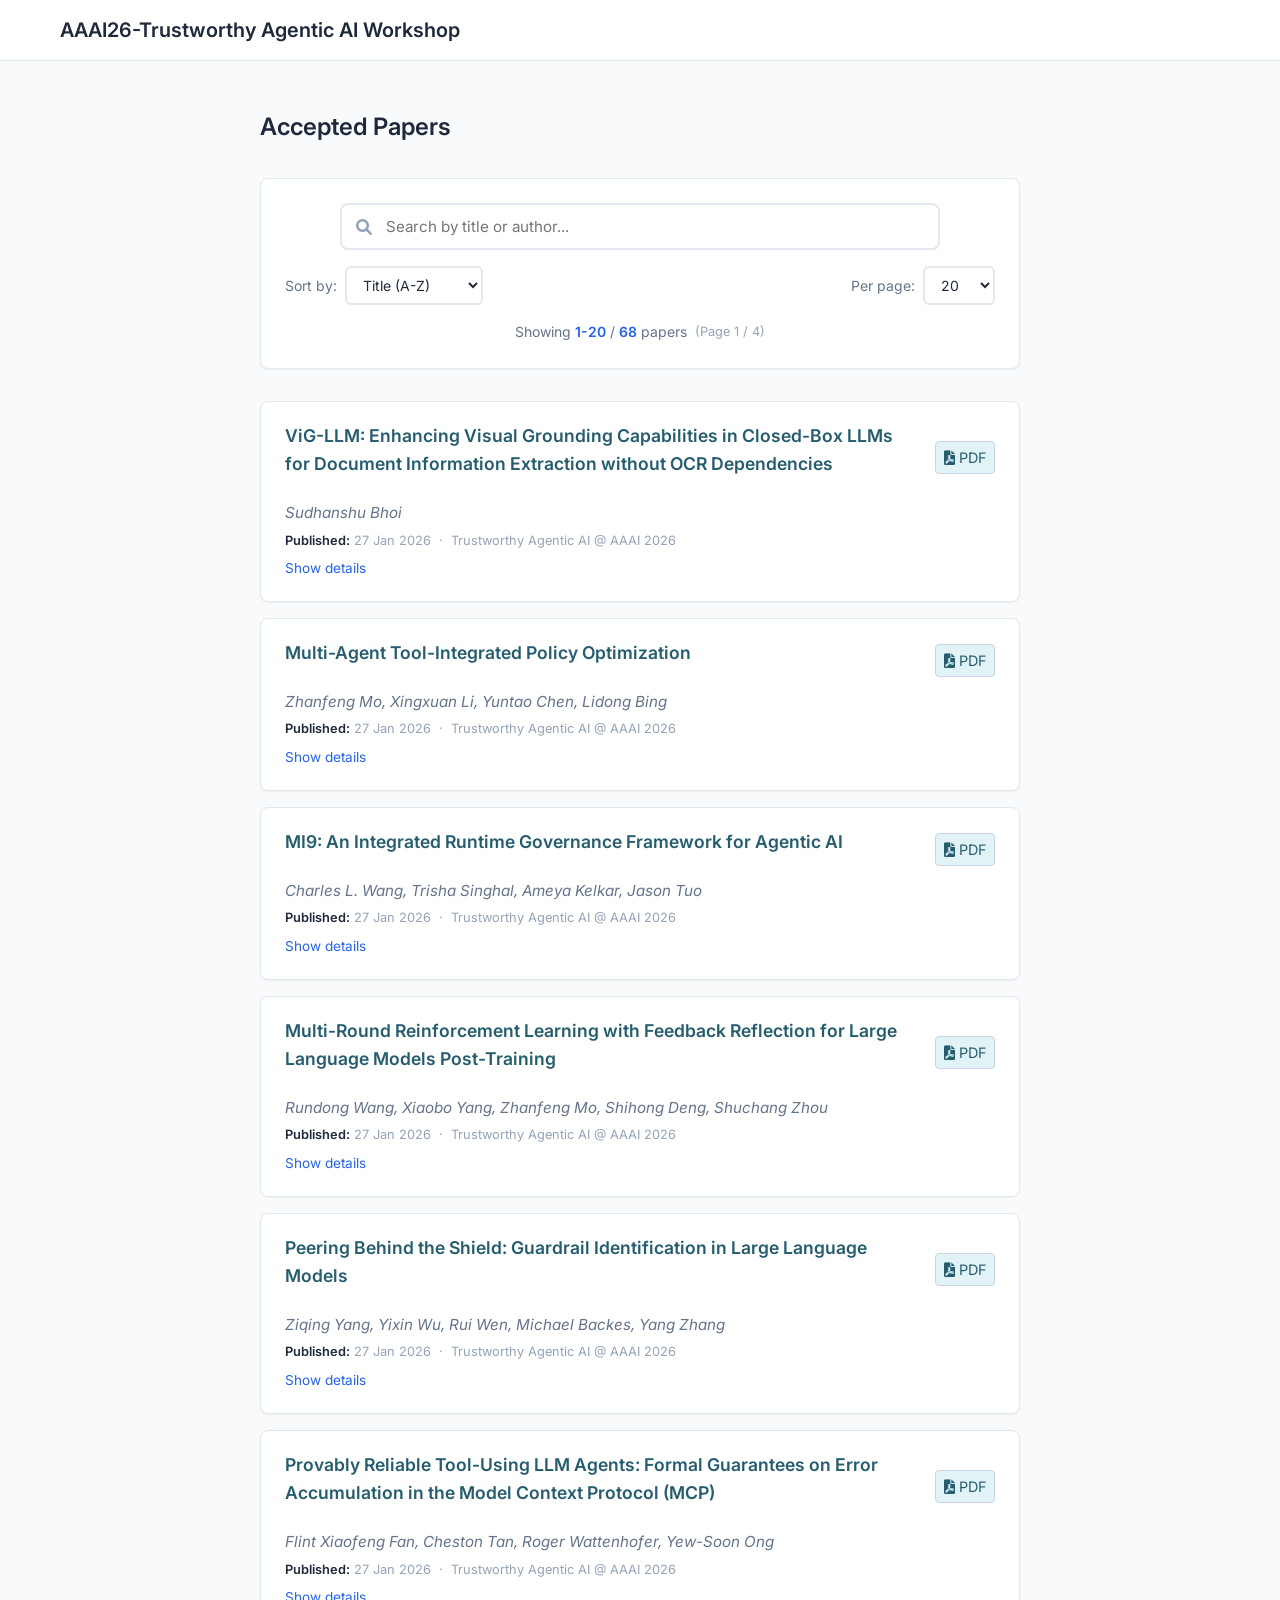
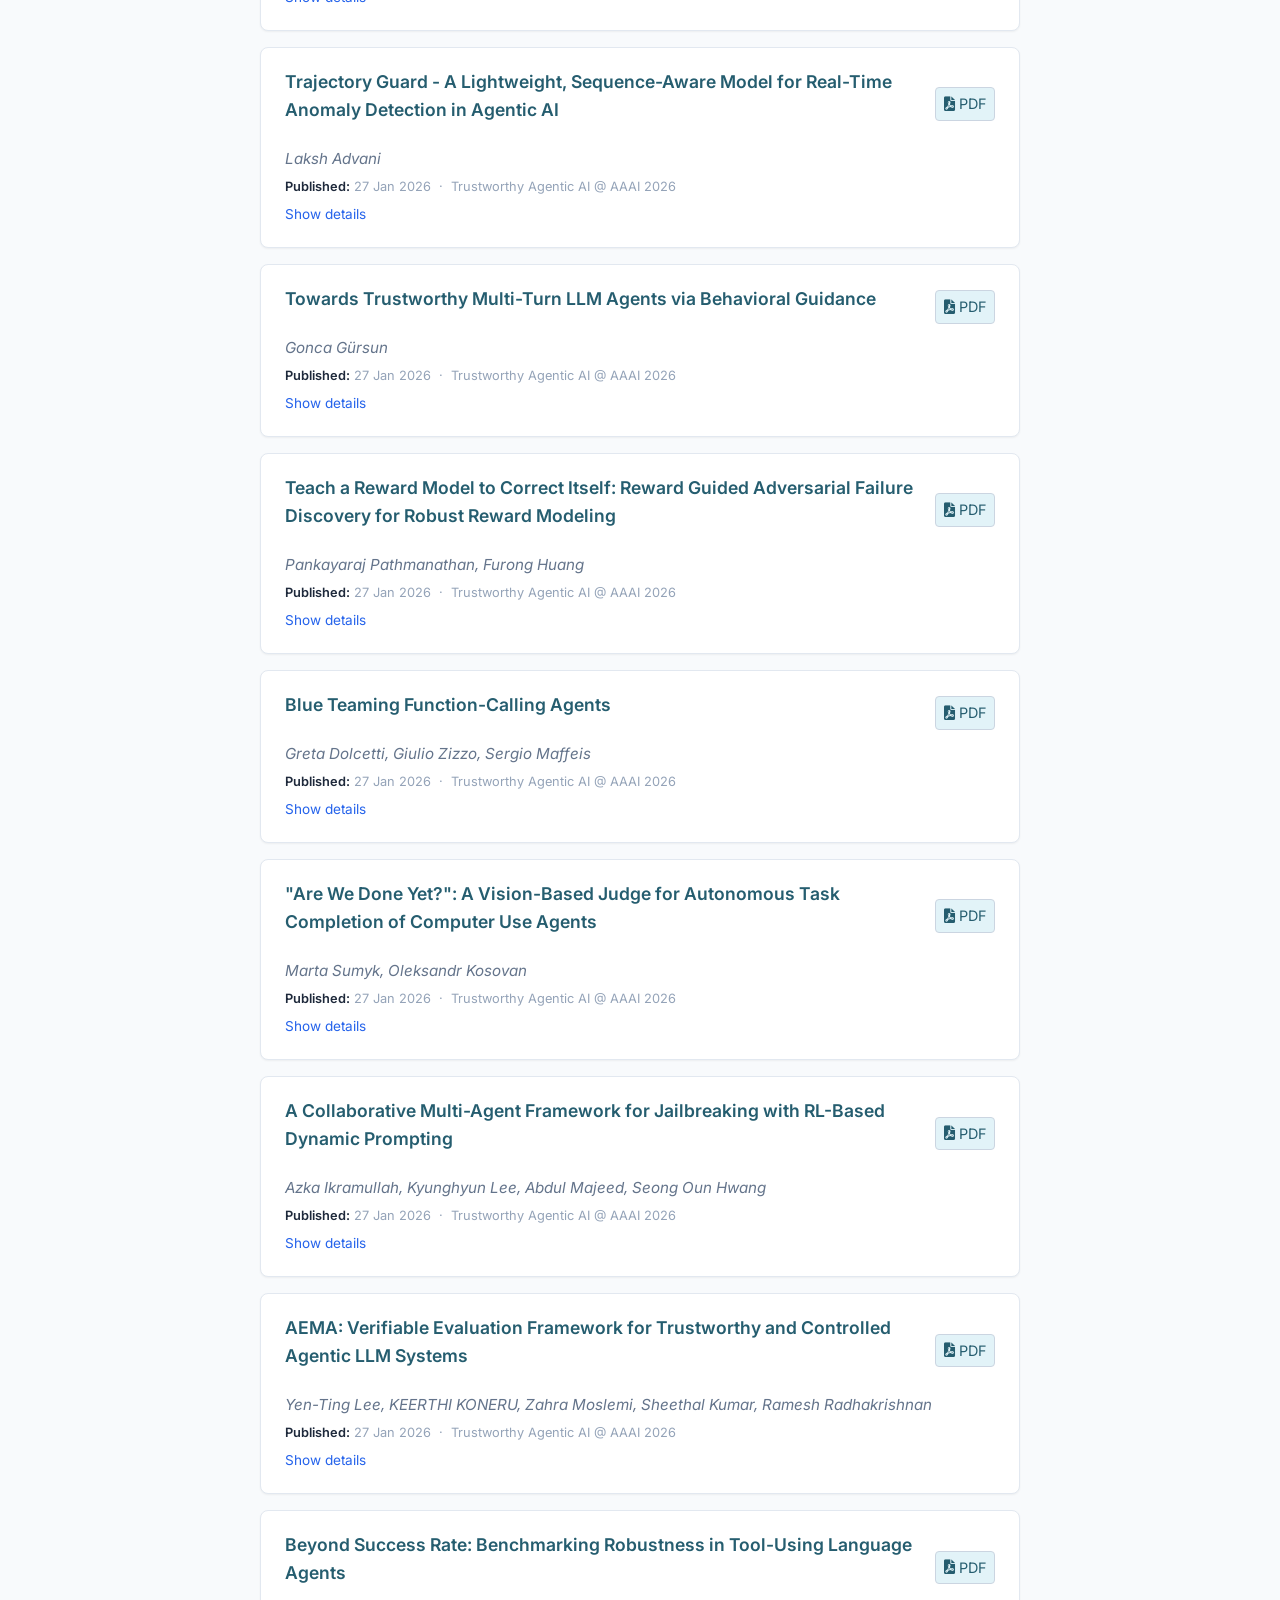
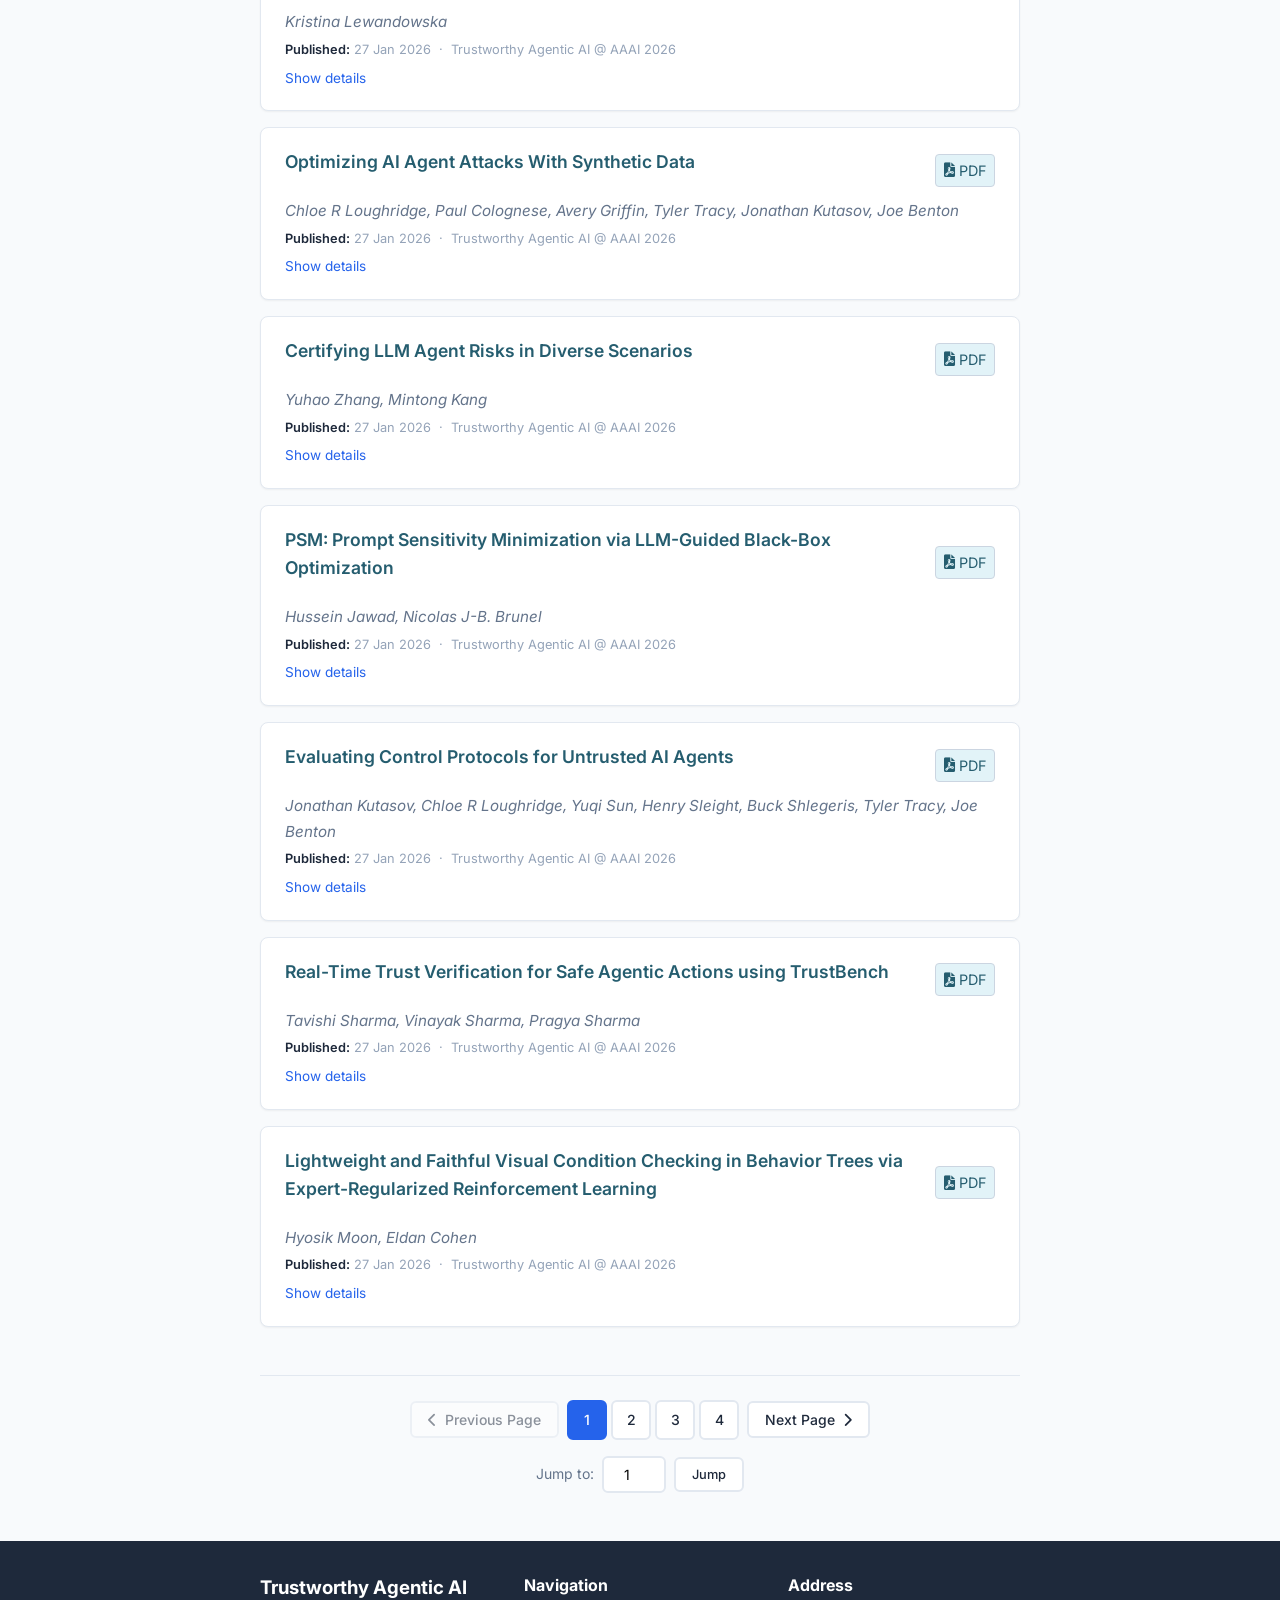
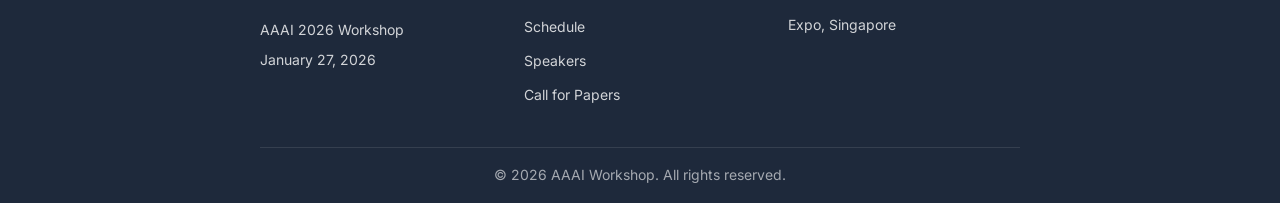
==== paper.html @ 9259d877 "Workshop1.23" ====
<!DOCTYPE html>
<html lang="en">
<head>
    <meta charset="UTF-8">
    <meta name="viewport" content="width=device-width, initial-scale=1.0">
    <title>Papers - AAAI26 Trustworthy Agentic AI Workshop</title>
    <link rel="stylesheet" href="styles.css">
    <link href="https://cdnjs.cloudflare.com/ajax/libs/font-awesome/6.0.0/css/all.min.css" rel="stylesheet">
    <link href="https://fonts.googleapis.com/css2?family=Inter:wght@300;400;500;600;700&display=swap" rel="stylesheet">
</head>
<body>
    <!-- 顶部导航（简化版） -->
    <nav class="navbar">
        <div class="nav-container">
            <div class="nav-logo">
                <a href="index.html">AAAI26-Trustworthy Agentic AI Workshop</a>
            </div>
            <!-- <ul class="nav-menu">
                <li><a href="index.html#home">Home</a></li>
                <li><a href="index.html#schedule">Schedule</a></li>
                <li><a href="index.html#cfp">Call for Papers</a></li>
            </ul> -->
            <div class="hamburger">
                <span></span>
                <span></span>
                <span></span>
            </div>
        </div>
    </nav>

    <main class="main-content">
        <section class="workshop-description">
            <div class="container">
                <h2>Accepted Papers</h2>
                <!-- <p style="margin-bottom: 1.5rem;">
                    Text
                </p> -->

                <!-- 搜索和过滤控件 -->
                <div class="paper-filters">
                    <div class="search-box-wrapper">
                        <div class="search-box">
                            <i class="fas fa-search"></i>
                            <input type="text" id="paperSearch" placeholder="Search by title or author..." />
                            <button class="clear-search" id="clearSearch" style="display: none;">
                                <i class="fas fa-times"></i>
                            </button>
                        </div>
                    </div>
                    <div class="filters-row">
                        <!-- <div class="filter-buttons">
                            <button class="filter-btn active" data-filter="all">全部</button>
                        </div> -->
                        <div class="sort-controls">
                            <label for="sortSelect">Sort by:</label>
                            <select id="sortSelect" class="sort-select">
                                <option value="title-asc">Title (A-Z)</option>
                                <option value="title-desc">Title (Z-A)</option>
                                <option value="authors-asc">Authors (A-Z)</option>
                                <option value="authors-desc">Authors (Z-A)</option>
                                <!-- <option value="date-desc" selected>Date (Latest)</option>
                                <option value="date-asc">Date (Earliest)</option> -->
                            </select>
                        </div>
                        <div class="per-page-controls">
                            <label for="perPageSelect">Per page:</label>
                            <select id="perPageSelect" class="per-page-select">
                                <option value="10">10</option>
                                <option value="20" selected>20</option>
                                <option value="50">50</option>
                                <option value="100">100</option>
                                <option value="all">All</option>
                            </select>
                        </div>
                    </div>
                    <div class="paper-count">
                        <span id="paperCount">Showing <strong>0</strong> / <strong>0</strong> papers</span>
                        <span id="pageInfo" class="page-info"></span>
                    </div>
                </div>

                <div class="paper-list" id="paperList">
                    <!-- 论文 3 -->
                    <article class="paper-row" 
                        data-type="long" 
                        data-title="ViG-LLM: Enhancing Visual Grounding Capabilities in Closed-Box LLMs for Document Information Extraction without OCR Dependencies" 
                        data-authors="Sudhanshu Bhoi"
                        data-abstract="Large Language Models (LLMs) have shown remarkable capabilities in document processing, but their inability to provide visual grounding without OCR dependencies poses significant challenges in business-critical applications. Current solutions either require model fine-tuning or rely on external OCR services, introducing additional costs, latency, and limitations in handling derived information. This paper presents ViG-LLM, a novel framework that enables closed-box LLMs to generate localization information through a multi-agent system combining U-Net-based layout deconstruction with viewport identification tasks. Evaluated on the FATURA and CORD dataset, our framework achieves perfect accuracy over spatial reasoning tuned LLM like Amazon Nova Pro, while demonstrating superior template-specific consistency. The framework maintains robust performance across LLM architectures while reducing operational costs by 60% compared to Textract-based solutions. In real-world document processing applications, the framework helps retain the high reasoning capabilities of the system in document information extraction tasks while improving explainability, reliability and human interaction for information verification. Through human-in-the-loop learning and closed-box prompt alignment techniques, ViG-LLM provides a robust, adaptable solution for visual grounding tasks in document processing workflows.">
                        <div class="paper-row-main">
                            <div class="paper-row-title-wrapper">
                                <h3 class="paper-row-title">
                                    ViG-LLM: Enhancing Visual Grounding Capabilities in Closed-Box LLMs for Document Information Extraction without OCR Dependencies
                                </h3>
                                <a href="AAAI-Workshop/3.pdf" class="paper-row-pdf" target="_blank" aria-label="View PDF">
                                    <i class="fas fa-file-pdf"></i>
                                    <span>PDF</span>
                                </a>
                            </div>
                            <p class="paper-row-authors">
                                <em>Sudhanshu Bhoi</em>
                            </p>
                            <p class="paper-row-meta">
                                <span><strong>Published:</strong> 27 Jan 2026</span>
                                <span class="meta-separator">·</span>
                                <span>Trustworthy Agentic AI @ AAAI 2026</span>
                            </p>
                            <a href="#" class="paper-row-details">Show details</a>
                        </div>
                    </article>

                    <!-- 论文 4 -->
                    <article class="paper-row" 
                        data-type="long" 
                        data-title="Multi-Agent Tool-Integrated Policy Optimization" 
                        data-authors="Zhanfeng Mo, Xingxuan Li, Yuntao Chen, Lidong Bing"
                        data-abstract="Large language models (LLMs) increasingly rely on multi-turn tool-integrated planning for knowledge-intensive and complex reasoning tasks.
    Existing implementations typically rely on a single agent, but they suffer from limited context length and noisy tool responses.
    A natural solution is to adopt a multi-agent framework with planner- and worker-agents to manage context. 
    However, no existing methods support effective reinforcement learning post-training of tool-integrated multi-agent frameworks. 
    To address this gap, we propose Multi-Agent Tool-Integrated Policy Optimization (**MATPO**), which enables distinct roles (planner and worker) to be trained within a single LLM instance using role-specific prompts via reinforcement learning.
    MATPO is derived from a principled credit assignment mechanism across planner and worker rollouts. This design eliminates the need to deploy multiple LLMs, which would be memory-intensive, while preserving the benefits of specialization.
    Experiments on GAIA-text, WebWalkerQA, and FRAMES show that MATPO consistently outperforms single-agent baselines by an average of 18.38 \% relative improvement in performance and exhibits greater robustness to noisy tool responses. Our findings highlight the effectiveness of unifying multiple agent roles within a single LLM and provide practical insights for stable and efficient multi-agent RL training. Our code is available at https://github.com/mzf666/MATPO.">
                        <div class="paper-row-main">
                            <div class="paper-row-title-wrapper">
                                <h3 class="paper-row-title">
                                    Multi-Agent Tool-Integrated Policy Optimization
                                </h3>
                                <a href="AAAI-Workshop/4.pdf" class="paper-row-pdf" target="_blank" aria-label="View PDF">
                                    <i class="fas fa-file-pdf"></i>
                                    <span>PDF</span>
                                </a>
                            </div>
                            <p class="paper-row-authors">
                                <em>Zhanfeng Mo, Xingxuan Li, Yuntao Chen, Lidong Bing</em>
                            </p>
                            <p class="paper-row-meta">
                                <span><strong>Published:</strong> 27 Jan 2026</span>
                                <span class="meta-separator">·</span>
                                <span>Trustworthy Agentic AI @ AAAI 2026</span>
                            </p>
                            <a href="#" class="paper-row-details">Show details</a>
                        </div>
                    </article>

                    <!-- 论文 5 -->
                    <article class="paper-row" 
                        data-type="long" 
                        data-title="MI9: An Integrated Runtime Governance Framework for Agentic AI" 
                        data-authors="Charles L. Wang, Trisha Singhal, Ameya Kelkar, Jason Tuo"
                        data-abstract="Agentic AI systems capable of reasoning, planning, and acting present governance challenges that differ fundamentally from conventional models. Because these systems can exhibit emergent, unexpected behaviors during execution, many risks cannot be fully anticipated pre-deployment. We present $\textbf{MI9}$, an integrated framework for runtime safety of agentic AI, where safety properties are enforced over live behavior sequences. MI9 provides six coordinated mechanisms: Agency-Risk Index, agent-semantic telemetry, goal-aware authorization monitoring, finite-state conformance engines, goal-conditioned drift detection, and graded containment, that operate model and infrastructure agnostically across heterogeneous agent stacks. MI9 is a framework layer that instruments and governs existing systems to enable systematic, safe deployment at scale. In evaluations over 1,000 diverse multi-domain synthetic scenarios, MI9 achieves high detection with low FPR. By shifting the locus of assurance to runtime safety, MI9 establishes a practical foundation for comprehensive, operational oversight of agentic AI.">
                        <div class="paper-row-main">
                            <div class="paper-row-title-wrapper">
                                <h3 class="paper-row-title">
                                    MI9: An Integrated Runtime Governance Framework for Agentic AI
                                </h3>
                                <a href="AAAI-Workshop/5.pdf" class="paper-row-pdf" target="_blank" aria-label="View PDF">
                                    <i class="fas fa-file-pdf"></i>
                                    <span>PDF</span>
                                </a>
                            </div>
                            <p class="paper-row-authors">
                                <em>Charles L. Wang, Trisha Singhal, Ameya Kelkar, Jason Tuo</em>
                            </p>
                            <p class="paper-row-meta">
                                <span><strong>Published:</strong> 27 Jan 2026</span>
                                <span class="meta-separator">·</span>
                                <span>Trustworthy Agentic AI @ AAAI 2026</span>
                            </p>
                            <a href="#" class="paper-row-details">Show details</a>
                        </div>
                    </article>

                    <!-- 论文 6 -->
                    <article class="paper-row" 
                        data-type="long" 
                        data-title="Multi-Round Reinforcement Learning with Feedback Reflection for Large Language Models Post-Training" 
                        data-authors="Rundong Wang, Xiaobo Yang, Zhanfeng Mo, Shihong Deng, Shuchang Zhou"
                        data-abstract="While Large language models (LLMs) have demonstrated strong reasoning capabilities, solving complex tasks in interactive environments requires more than single-round responses; they must learn to act strategically, reflect on feedback, and iteratively refine their responses. In this paper, we propose Multi-round Reinforcement Learning (MRRL) for LLMs, a novel post-training framework to complete tasks through strategic interactions with environments while learning to revise their responses by reflecting on and integrating the environment feedback. Beyond environment rewards, our MRRL leverages text-based feedback from the environment, which provides richer and more explicit guidance toward task completion. We formalize the LLM interaction process as a Markov Decision Process (MDP) and derive the proximal policy gradient update for MRRL. To help the LLM reflect on and leverage environmental feedback, we propose the Feedback Reflection Imitation Learning algorithm, which uses an LLM to generate feedback reflection and alleviate the distribution gap for imitation learning from successful trajectories. We conduct extensive experiments across diverse tasks, including text-based games, mathematical problems, search tasks, and logical puzzles, validating that our MRRL achieves stable multi-round RL training for LLMs in various environments. Furthermore, MRRL reduces the number of interaction rounds needed to complete tasks, unleashing the full potential of LLMs in multi-round reasoning.">
                        <div class="paper-row-main">
                            <div class="paper-row-title-wrapper">
                                <h3 class="paper-row-title">
                                    Multi-Round Reinforcement Learning with Feedback Reflection for Large Language Models Post-Training
                                </h3>
                                <a href="AAAI-Workshop/6.pdf" class="paper-row-pdf" target="_blank" aria-label="View PDF">
                                    <i class="fas fa-file-pdf"></i>
                                    <span>PDF</span>
                                </a>
                            </div>
                            <p class="paper-row-authors">
                                <em>Rundong Wang, Xiaobo Yang, Zhanfeng Mo, Shihong Deng, Shuchang Zhou</em>
                            </p>
                            <p class="paper-row-meta">
                                <span><strong>Published:</strong> 27 Jan 2026</span>
                                <span class="meta-separator">·</span>
                                <span>Trustworthy Agentic AI @ AAAI 2026</span>
                            </p>
                            <a href="#" class="paper-row-details">Show details</a>
                        </div>
                    </article>

                    <!-- 论文 7 -->
                    <article class="paper-row" 
                        data-type="long" 
                        data-title="Peering Behind the Shield: Guardrail Identification in Large Language Models" 
                        data-authors="Ziqing Yang, Yixin Wu, Rui Wen, Michael Backes, Yang Zhang"
                        data-abstract="With the rapid adoption of large language models (LLMs), conversational AI agents have become widely deployed across real-world applications. To enhance safety, these agents are often equipped with guardrails that moderate harmful content. Identifying the guardrails in an agent thus becomes critical for adversaries to understand the system and design guard-specific attacks. In this work, we introduce AP-Test, a novel approach that leverages guard-specific adversarial prompts to detect the identity of guardrails deployed in black-box AI agents. Our method addresses key challenges in this task, including the influence of safety-aligned LLMs and other guardrails, as well as a lack of principled decision-making strategies. AP-Test employs two complementary testing strategies, input and output guard tests, and a new metric, match score, to enable robust identification. Experiments across diverse agents and four open-source guardrails demonstrate that AP-Test achieves perfect classification accuracy in multiple scenarios. Ablation studies further highlight the necessity of our proposed components. Our findings reveal a practical path toward guardrail identification in real-world AI systems.">
                        <div class="paper-row-main">
                            <div class="paper-row-title-wrapper">
                                <h3 class="paper-row-title">
                                    Peering Behind the Shield: Guardrail Identification in Large Language Models
                                </h3>
                                <a href="AAAI-Workshop/7.pdf" class="paper-row-pdf" target="_blank" aria-label="View PDF">
                                    <i class="fas fa-file-pdf"></i>
                                    <span>PDF</span>
                                </a>
                            </div>
                            <p class="paper-row-authors">
                                <em>Ziqing Yang, Yixin Wu, Rui Wen, Michael Backes, Yang Zhang</em>
                            </p>
                            <p class="paper-row-meta">
                                <span><strong>Published:</strong> 27 Jan 2026</span>
                                <span class="meta-separator">·</span>
                                <span>Trustworthy Agentic AI @ AAAI 2026</span>
                            </p>
                            <a href="#" class="paper-row-details">Show details</a>
                        </div>
                    </article>

                    <!-- 论文 8 -->
                    <article class="paper-row" 
                        data-type="long" 
                        data-title="Provably Reliable Tool-Using LLM Agents: Formal Guarantees on Error Accumulation in the Model Context Protocol (MCP)" 
                        data-authors="Flint Xiaofeng Fan, Cheston Tan, Roger Wattenhofer, Yew-Soon Ong"
                        data-abstract="As AI agents powered by large language models (LLMs) increasingly use external tools for high-stakes decisions, a critical reliability question arises: how do errors propagate across sequential tool calls? We introduce the first theoretical framework for analyzing error accumulation in Model Context Protocol (MCP) agents, proving that cumulative distortion exhibits linear growth and high-probability deviations bounded by $O(\sqrt{T})$. This concentration property ensures predictable system behavior and rules out exponential failure modes. We develop a hybrid distortion metric combining discrete fact matching with continuous semantic similarity, then establish martingale concentration bounds on error propagation through sequential tool interactions. Experiments across Qwen2-7B, Llama-3-8B, and Mistral-7B validate our theoretical predictions, showing empirical distortion tracks the linear trend with deviations consistently within $O(\sqrt{T})$ envelopes. Key findings include: semantic weighting reduces distortion by 80\%, and periodic re-grounding approximately every 8 steps suffices for error control. We translate these concentration guarantees into actionable deployment principles for trustworthy agent systems.">
                        <div class="paper-row-main">
                            <div class="paper-row-title-wrapper">
                                <h3 class="paper-row-title">
                                    Provably Reliable Tool-Using LLM Agents: Formal Guarantees on Error Accumulation in the Model Context Protocol (MCP)
                                </h3>
                                <a href="AAAI-Workshop/8.pdf" class="paper-row-pdf" target="_blank" aria-label="View PDF">
                                    <i class="fas fa-file-pdf"></i>
                                    <span>PDF</span>
                                </a>
                            </div>
                            <p class="paper-row-authors">
                                <em>Flint Xiaofeng Fan, Cheston Tan, Roger Wattenhofer, Yew-Soon Ong</em>
                            </p>
                            <p class="paper-row-meta">
                                <span><strong>Published:</strong> 27 Jan 2026</span>
                                <span class="meta-separator">·</span>
                                <span>Trustworthy Agentic AI @ AAAI 2026</span>
                            </p>
                            <a href="#" class="paper-row-details">Show details</a>
                        </div>
                    </article>

                    <!-- 论文 9 -->
                    <article class="paper-row" 
                        data-type="long" 
                        data-title="Trajectory Guard - A Lightweight, Sequence-Aware Model for Real-Time Anomaly Detection in Agentic AI" 
                        data-authors="Laksh Advani"
                        data-abstract="Autonomous LLM agents generate multi-step action plans that can fail due to contextual misalignment or structural incoherence. Existing anomaly detection methods are ill-suited for this challenge: mean-pooling embeddings dilutes anomalous steps, while contrastive-only approaches ignore sequential structure. Standard unsupervised methods on pre-trained embeddings achieve F1-scores no higher than 0.69. We introduce Trajectory Guard, a Siamese Recurrent Autoencoder with a hybrid loss function that jointly learns task-trajectory alignment via contrastive learning and sequential validity via reconstruction. This dual objective enables unified detection of both &quot;wrong plan for this task&quot; and &quot;malformed plan structure.&quot; On benchmarks spanning synthetic perturbations and real-world failures from security audits (RAS-Eval) and multi-agent systems (Who\&amp;When), we achieve F1-scores of 0.88--0.94 on balanced sets and recall of 0.86--0.92 on imbalanced external benchmarks. At 32 ms inference latency, our approach runs 17--27$\times$ faster than LLM Judge baselines, enabling real-time safety verification in production deployments.">
                        <div class="paper-row-main">
                            <div class="paper-row-title-wrapper">
                                <h3 class="paper-row-title">
                                    Trajectory Guard - A Lightweight, Sequence-Aware Model for Real-Time Anomaly Detection in Agentic AI
                                </h3>
                                <a href="AAAI-Workshop/9.pdf" class="paper-row-pdf" target="_blank" aria-label="View PDF">
                                    <i class="fas fa-file-pdf"></i>
                                    <span>PDF</span>
                                </a>
                            </div>
                            <p class="paper-row-authors">
                                <em>Laksh Advani</em>
                            </p>
                            <p class="paper-row-meta">
                                <span><strong>Published:</strong> 27 Jan 2026</span>
                                <span class="meta-separator">·</span>
                                <span>Trustworthy Agentic AI @ AAAI 2026</span>
                            </p>
                            <a href="#" class="paper-row-details">Show details</a>
                        </div>
                    </article>

                    <!-- 论文 10 -->
                    <article class="paper-row" 
                        data-type="long" 
                        data-title="Towards Trustworthy Multi-Turn LLM Agents via Behavioral Guidance" 
                        data-authors="Gonca Gürsun"
                        data-abstract="Large Language Models (LLMs) demonstrate strong reasoning and generation abilities, yet their behavior in multi-turn tasks often lacks reliability and verifiability.  
We present a \textbf{task completion framework} that enables LLM-based agents to act under explicit behavioral guidance in environments described by reinforcement learning (RL) formalisms with defined observation, action, and reward signals. 

The framework integrates three components: a lightweight task profiler that selects reasoning and generation strategies, a reasoning module that learns verifiable observation__ction mappings, and a generation module that enforces constraint-compliant outputs through validation or deterministic synthesis.  
We show that as the agent interacts with the environment. These components co-evolve, yielding trustworthy behavior.">
                        <div class="paper-row-main">
                            <div class="paper-row-title-wrapper">
                                <h3 class="paper-row-title">
                                    Towards Trustworthy Multi-Turn LLM Agents via Behavioral Guidance
                                </h3>
                                <a href="AAAI-Workshop/10.pdf" class="paper-row-pdf" target="_blank" aria-label="View PDF">
                                    <i class="fas fa-file-pdf"></i>
                                    <span>PDF</span>
                                </a>
                            </div>
                            <p class="paper-row-authors">
                                <em>Gonca Gürsun</em>
                            </p>
                            <p class="paper-row-meta">
                                <span><strong>Published:</strong> 27 Jan 2026</span>
                                <span class="meta-separator">·</span>
                                <span>Trustworthy Agentic AI @ AAAI 2026</span>
                            </p>
                            <a href="#" class="paper-row-details">Show details</a>
                        </div>
                    </article>

                    <!-- 论文 11 -->
                    <article class="paper-row" 
                        data-type="long" 
                        data-title="Teach a Reward Model to Correct Itself: Reward Guided Adversarial Failure Discovery for Robust Reward Modeling" 
                        data-authors="Pankayaraj Pathmanathan, Furong Huang"
                        data-abstract="Reward models (RMs) trained from human preferences are central to aligning large language models, yet they often break under distribution shift or targeted perturbations. Existing failure discovery methods rely on prior knowledge of preference attributes and therefore do not scale to new models or data. We introduce a preference distribution agnostic procedure that uses the reward model itself to guide controlled decoding toward mis specified responses while preserving the underlying preference class. Building on this discovery mechanism, we propose REFORM, a self improving RM framework that (i) searches for class consistent but reward inconsistent variants and (ii) fine tunes the RM on a small, targeted augmentation of these failures. On Anthropic Helpful Harmless and PKU Beavertails, REFORM consistently improves robustness without degrading in distribution reward quality across different models (e.g., Mistral-7B and Qwen-14B), with an average improvement of 35%_45%. Further, across Best of N sampling, PPO, and DPO, REFORM preserves downstream generation quality and reduces spurious correlations. Our results show that RMs can serve as their own adversary to expose and fix blind spots, yielding robust alignment without manual attribute priors or large scale relabeling.">
                        <div class="paper-row-main">
                            <div class="paper-row-title-wrapper">
                                <h3 class="paper-row-title">
                                    Teach a Reward Model to Correct Itself: Reward Guided Adversarial Failure Discovery for Robust Reward Modeling
                                </h3>
                                <a href="AAAI-Workshop/11.pdf" class="paper-row-pdf" target="_blank" aria-label="View PDF">
                                    <i class="fas fa-file-pdf"></i>
                                    <span>PDF</span>
                                </a>
                            </div>
                            <p class="paper-row-authors">
                                <em>Pankayaraj Pathmanathan, Furong Huang</em>
                            </p>
                            <p class="paper-row-meta">
                                <span><strong>Published:</strong> 27 Jan 2026</span>
                                <span class="meta-separator">·</span>
                                <span>Trustworthy Agentic AI @ AAAI 2026</span>
                            </p>
                            <a href="#" class="paper-row-details">Show details</a>
                        </div>
                    </article>

                    <!-- 论文 13 -->
                    <article class="paper-row" 
                        data-type="long" 
                        data-title="Blue Teaming Function-Calling Agents" 
                        data-authors="Greta Dolcetti, Giulio Zizzo, Sergio Maffeis"
                        data-abstract="We present an experimental evaluation that assesses the robustness of four open source LLMs claiming function-calling
capabilities against three different attacks, and we measure the effectiveness of eight different defences. Our results show
how these models are not safe by default, and how the defences are not yet employable in real-world scenarios.">
                        <div class="paper-row-main">
                            <div class="paper-row-title-wrapper">
                                <h3 class="paper-row-title">
                                    Blue Teaming Function-Calling Agents
                                </h3>
                                <a href="AAAI-Workshop/13.pdf" class="paper-row-pdf" target="_blank" aria-label="View PDF">
                                    <i class="fas fa-file-pdf"></i>
                                    <span>PDF</span>
                                </a>
                            </div>
                            <p class="paper-row-authors">
                                <em>Greta Dolcetti, Giulio Zizzo, Sergio Maffeis</em>
                            </p>
                            <p class="paper-row-meta">
                                <span><strong>Published:</strong> 27 Jan 2026</span>
                                <span class="meta-separator">·</span>
                                <span>Trustworthy Agentic AI @ AAAI 2026</span>
                            </p>
                            <a href="#" class="paper-row-details">Show details</a>
                        </div>
                    </article>

                    <!-- 论文 14 -->
                    <article class="paper-row" 
                        data-type="long" 
                        data-title="&quot;Are We Done Yet?&quot;: A Vision-Based Judge for Autonomous Task Completion of Computer Use Agents" 
                        data-authors="Marta Sumyk, Oleksandr Kosovan"
                        data-abstract="Computer Use Agents (CUAs) are designed to autonomously operate digital interfaces, yet they often fail to reliably determine whether a given task has been successfully completed. We present an autonomous evaluation and feedback framework that leverages Vision__anguage Models (VLMs) to assess task completion directly from screenshots and task descriptions. Our dataset covers $42$ built-in macOS applications and $1{,}260$ human-labeled tasks, covering a wide range of scenarios. Our framework achieves up to $73\%$ percent classification accuracy in task success detection and yields an average relative improvement of $27\%$ percent in the overall task success rate of CUAs when evaluator feedback is applied. These results demonstrate that vision-based evaluation can serve as an actionable feedback mechanism that significantly improves the reliability and self-correction of autonomous computer-use agents.">
                        <div class="paper-row-main">
                            <div class="paper-row-title-wrapper">
                                <h3 class="paper-row-title">
                                    &quot;Are We Done Yet?&quot;: A Vision-Based Judge for Autonomous Task Completion of Computer Use Agents
                                </h3>
                                <a href="AAAI-Workshop/14.pdf" class="paper-row-pdf" target="_blank" aria-label="View PDF">
                                    <i class="fas fa-file-pdf"></i>
                                    <span>PDF</span>
                                </a>
                            </div>
                            <p class="paper-row-authors">
                                <em>Marta Sumyk, Oleksandr Kosovan</em>
                            </p>
                            <p class="paper-row-meta">
                                <span><strong>Published:</strong> 27 Jan 2026</span>
                                <span class="meta-separator">·</span>
                                <span>Trustworthy Agentic AI @ AAAI 2026</span>
                            </p>
                            <a href="#" class="paper-row-details">Show details</a>
                        </div>
                    </article>

                    <!-- 论文 15 -->
                    <article class="paper-row" 
                        data-type="long" 
                        data-title="A Collaborative Multi-Agent Framework for Jailbreaking with RL-Based Dynamic Prompting" 
                        data-authors="Azka Ikramullah, Kyunghyun Lee, Abdul Majeed, Seong Oun Hwang"
                        data-abstract="Evaluating large language models (LLMs) under adversarial prompting remains difficult: heuristic and genetic red-teaming pipelines require heavy hand-tuning and are query-inefficient, while recent reinforcement learning based attacks often optimize sparse or binary rewards (e.g., pass/fail, cosine similarity), yielding unstable training and low diversity. In this paper, we present a rating-based adversarial RL framework that formulates jailbreak discovery as dense-reward optimization. The proposed framework closes the loop among (i) a Soft Actor--Critic (SAC) agent attacker with hybrid discrete--continuous actions (operator family + style sliders), (ii) a controllable rewriter LLM that preserves intent while injecting surface diversity and stealth, and (iii) a calibrated judge LLM that assigns five absolute ratings---\emph{Success, Stealth, Novelty, Efficiency, Impact}. A curriculum-weighted aggregation converts these ratings into a continuous reward, and stratified replay, early-exit, and de-duplication further improve sample and query efficiency. We instantiate the judge as LLaMA-3-Instruct and the rewriter as Yi-9B, and evaluate across three target models (LLaMA-3, Qwen-2.5-7B, Mistral-7B) using the SORRY-Bench dataset for training seeds/priors and the out-of-distribution harmful subset of the JailbreakBench dataset for testing. Empirically, our framework achieves up to a 15\% higher attack success rate while maintaining greater prompt novelty and stealth. These results indicate that dense, interpretable rating signals paired with off-policy optimization provide a scalable foundation for safety-aligned, query-efficient jailbreak evaluation.">
                        <div class="paper-row-main">
                            <div class="paper-row-title-wrapper">
                                <h3 class="paper-row-title">
                                    A Collaborative Multi-Agent Framework for Jailbreaking with RL-Based Dynamic Prompting
                                </h3>
                                <a href="AAAI-Workshop/15.pdf" class="paper-row-pdf" target="_blank" aria-label="View PDF">
                                    <i class="fas fa-file-pdf"></i>
                                    <span>PDF</span>
                                </a>
                            </div>
                            <p class="paper-row-authors">
                                <em>Azka Ikramullah, Kyunghyun Lee, Abdul Majeed, Seong Oun Hwang</em>
                            </p>
                            <p class="paper-row-meta">
                                <span><strong>Published:</strong> 27 Jan 2026</span>
                                <span class="meta-separator">·</span>
                                <span>Trustworthy Agentic AI @ AAAI 2026</span>
                            </p>
                            <a href="#" class="paper-row-details">Show details</a>
                        </div>
                    </article>

                    <!-- 论文 16 -->
                    <article class="paper-row" 
                        data-type="long" 
                        data-title="AEMA: Verifiable Evaluation Framework for Trustworthy and Controlled Agentic LLM Systems" 
                        data-authors="Yen-Ting Lee, KEERTHI KONERU, Zahra Moslemi, Sheethal Kumar, Ramesh Radhakrishnan"
                        data-abstract="Evaluating large language model (LLM)-based multi-agent systems remains a critical challenge, as these systems must exhibit reliable coordination, transparent decision-making, and verifiable performance across evolving tasks. Existing evaluation approaches often limit themselves to single-response scoring or narrow benchmarks, which lack stability, extensibility, and automation when deployed in enterprise settings at multi-agent scale. We present \textbf{AEMA (Adaptive Evaluation Multi-Agent)}, a process-aware and auditable framework that plans, executes, and aggregates multi-step evaluations across heterogeneous agentic workflows under human oversight. Compared to a single LLM-as-a-Judge, AEMA achieves greater stability, human alignment, and traceable records that support accountable automation. Our results on enterprise-style agent workflows simulated using realistic business scenarios demonstrate that AEMA provides a transparent and reproducible pathway toward responsible evaluation of LLM-based multi-agent systems.">
                        <div class="paper-row-main">
                            <div class="paper-row-title-wrapper">
                                <h3 class="paper-row-title">
                                    AEMA: Verifiable Evaluation Framework for Trustworthy and Controlled Agentic LLM Systems
                                </h3>
                                <a href="AAAI-Workshop/16.pdf" class="paper-row-pdf" target="_blank" aria-label="View PDF">
                                    <i class="fas fa-file-pdf"></i>
                                    <span>PDF</span>
                                </a>
                            </div>
                            <p class="paper-row-authors">
                                <em>Yen-Ting Lee, KEERTHI KONERU, Zahra Moslemi, Sheethal Kumar, Ramesh Radhakrishnan</em>
                            </p>
                            <p class="paper-row-meta">
                                <span><strong>Published:</strong> 27 Jan 2026</span>
                                <span class="meta-separator">·</span>
                                <span>Trustworthy Agentic AI @ AAAI 2026</span>
                            </p>
                            <a href="#" class="paper-row-details">Show details</a>
                        </div>
                    </article>

                    <!-- 论文 17 -->
                    <article class="paper-row" 
                        data-type="long" 
                        data-title="Beyond Success Rate: Benchmarking Robustness in Tool-Using Language Agents" 
                        data-authors="Kristina Lewandowska"
                        data-abstract="The deployment of tool-using language agents in real-world scenarios is hindered by their brittleness in the face of unreliable tools and environments. While current benchmarks focus on task success in idealized conditions, they fail to measure robustness__he ability to handle and recover from failures. This paper introduces a novel benchmarking framework that moves beyond success rate by systematically injecting a taxonomy of realistic faults into established environments like ToolBench and WebArena. We evaluate state-of-the-art agents on new metrics such as Recovery Rate and Unrecoverable Failure Rate, revealing a significant robustness gap. Our results show that even powerful models like GPT-4 Turbo struggle with basic errors, with recovery rates below 60%. Furthermore, we demonstrate that adversarial fine-tuning on our synthetic failure data can significantly improve robustness, providing a clear pathway for developing more reliable and trustworthy agentic AI systems.">
                        <div class="paper-row-main">
                            <div class="paper-row-title-wrapper">
                                <h3 class="paper-row-title">
                                    Beyond Success Rate: Benchmarking Robustness in Tool-Using Language Agents
                                </h3>
                                <a href="AAAI-Workshop/17.pdf" class="paper-row-pdf" target="_blank" aria-label="View PDF">
                                    <i class="fas fa-file-pdf"></i>
                                    <span>PDF</span>
                                </a>
                            </div>
                            <p class="paper-row-authors">
                                <em>Kristina Lewandowska</em>
                            </p>
                            <p class="paper-row-meta">
                                <span><strong>Published:</strong> 27 Jan 2026</span>
                                <span class="meta-separator">·</span>
                                <span>Trustworthy Agentic AI @ AAAI 2026</span>
                            </p>
                            <a href="#" class="paper-row-details">Show details</a>
                        </div>
                    </article>

                    <!-- 论文 18 -->
                    <article class="paper-row" 
                        data-type="long" 
                        data-title="Optimizing AI Agent Attacks With Synthetic Data" 
                        data-authors="Chloe R Loughridge, Paul Colognese, Avery Griffin, Tyler Tracy, Jonathan Kutasov, Joe Benton"
                        data-abstract="As AI deployments become more complex and high-stakes, it becomes increasingly important to be able to estimate their risk. AI control is one framework for doing so. However, good control evaluations require eliciting strong attack policies. This can be challenging in complex agentic environments where compute constraints leave us data-poor. In this work, we show how to optimize attack policies in SHADE-Arena, a dataset of diverse realistic control environments. We do this by decomposing attack capability into five constituent skills -- suspicion modeling, attack selection, plan synthesis, execution and subtlety -- and optimizing each component individually. To get around the constraint of limited data, we develop a probabilistic model of attack dynamics, optimize our attack hyperparameters using this simulation, and then show that the results transfer to SHADE-Arena. This results in a substantial improvement in attack strength, reducing safety score from a baseline of 0.87 to 0.41 using our scaffold.">
                        <div class="paper-row-main">
                            <div class="paper-row-title-wrapper">
                                <h3 class="paper-row-title">
                                    Optimizing AI Agent Attacks With Synthetic Data
                                </h3>
                                <a href="AAAI-Workshop/18.pdf" class="paper-row-pdf" target="_blank" aria-label="View PDF">
                                    <i class="fas fa-file-pdf"></i>
                                    <span>PDF</span>
                                </a>
                            </div>
                            <p class="paper-row-authors">
                                <em>Chloe R Loughridge, Paul Colognese, Avery Griffin, Tyler Tracy, Jonathan Kutasov, Joe Benton</em>
                            </p>
                            <p class="paper-row-meta">
                                <span><strong>Published:</strong> 27 Jan 2026</span>
                                <span class="meta-separator">·</span>
                                <span>Trustworthy Agentic AI @ AAAI 2026</span>
                            </p>
                            <a href="#" class="paper-row-details">Show details</a>
                        </div>
                    </article>

                    <!-- 论文 19 -->
                    <article class="paper-row" 
                        data-type="long" 
                        data-title="Certifying LLM Agent Risks in Diverse Scenarios" 
                        data-authors="Yuhao Zhang, Mintong Kang"
                        data-abstract="Large language models (LLMs)-powed agents have demonstrated impressive generative capabilities but remain susceptible to hallucinations, factual inaccuracy, and policy violations. Quantifying and certifying these generation risks is fundamental to ensuring their trustworthy deployment. This paper proposes a unified statistical framework for \emph{certifying LLM agent generation risks} under finite samples. We formalize risk as a bounded functional of the model__ conditional distribution and develop three complementary certification paradigms: (1) \textbf{Concentration-based certification}, which leverages classical inequalities to bound population risk; (2) \textbf{Conformal generation risk certification}, which provides distribution-free, finite-sample guarantees using conformal prediction; and (3) \textbf{Online conformal certification}, which extends these guarantees to temporally dependent or adaptive settings. We establish theoretical coverage guarantees for each paradigm and empirically evaluate them across factuality, toxicity, and policy-violation benchmarks. Our results demonstrate that conformal and online certification achieve valid and adaptive risk coverage while maintaining computational efficiency, paving the way toward practical, provably safe LLM agent deployment.">
                        <div class="paper-row-main">
                            <div class="paper-row-title-wrapper">
                                <h3 class="paper-row-title">
                                    Certifying LLM Agent Risks in Diverse Scenarios
                                </h3>
                                <a href="AAAI-Workshop/19.pdf" class="paper-row-pdf" target="_blank" aria-label="View PDF">
                                    <i class="fas fa-file-pdf"></i>
                                    <span>PDF</span>
                                </a>
                            </div>
                            <p class="paper-row-authors">
                                <em>Yuhao Zhang, Mintong Kang</em>
                            </p>
                            <p class="paper-row-meta">
                                <span><strong>Published:</strong> 27 Jan 2026</span>
                                <span class="meta-separator">·</span>
                                <span>Trustworthy Agentic AI @ AAAI 2026</span>
                            </p>
                            <a href="#" class="paper-row-details">Show details</a>
                        </div>
                    </article>

                    <!-- 论文 20 -->
                    <article class="paper-row" 
                        data-type="long" 
                        data-title="PSM: Prompt Sensitivity Minimization via LLM-Guided Black-Box Optimization" 
                        data-authors="Hussein Jawad, Nicolas J-B. Brunel"
                        data-abstract="System prompts are critical for guiding the behavior of Large Language Models (LLMs), yet they often contain proprietary logic or sensitive information, making them a prime target for extraction attacks. Adversarial queries can successfully elicit these hidden instructions, posing significant security and privacy risks. Existing defense mechanisms frequently rely on heuristics, incur substantial computational overhead, or are inapplicable to models accessed via black-box APIs. This paper introduces a novel framework for hardening system prompts through shield appending, a lightweight approach that adds a protective textual layer to the original prompt. Our core contribution is the formalization of prompt hardening as a utility-constrained optimization problem. We leverage an LLM-as-optimizer to search the space of possible SHIELDs, seeking to minimize a leakage metric derived from a suite of adversarial attacks, while simultaneously preserving task utility above a specified threshold, measured by semantic fidelity to baseline outputs. This black-box, optimization-driven methodology is lightweight and practical, requiring only API access to the target and optimizer LLMs. We demonstrate empirically that our optimized SHIELDs significantly reduce prompt leakage against a comprehensive set of extraction attacks, outperforming established baseline defenses without compromising the model&#x27;s intended functionality. Our work presents a paradigm for developing robust, utility-aware defenses in the escalating landscape of LLM security. The code is made public on the following link: \url{https://github.com/psm-defense/psm}">
                        <div class="paper-row-main">
                            <div class="paper-row-title-wrapper">
                                <h3 class="paper-row-title">
                                    PSM: Prompt Sensitivity Minimization via LLM-Guided Black-Box Optimization
                                </h3>
                                <a href="AAAI-Workshop/20.pdf" class="paper-row-pdf" target="_blank" aria-label="View PDF">
                                    <i class="fas fa-file-pdf"></i>
                                    <span>PDF</span>
                                </a>
                            </div>
                            <p class="paper-row-authors">
                                <em>Hussein Jawad, Nicolas J-B. Brunel</em>
                            </p>
                            <p class="paper-row-meta">
                                <span><strong>Published:</strong> 27 Jan 2026</span>
                                <span class="meta-separator">·</span>
                                <span>Trustworthy Agentic AI @ AAAI 2026</span>
                            </p>
                            <a href="#" class="paper-row-details">Show details</a>
                        </div>
                    </article>

                    <!-- 论文 21 -->
                    <article class="paper-row" 
                        data-type="long" 
                        data-title="Evaluating Control Protocols for Untrusted AI Agents" 
                        data-authors="Jonathan Kutasov, Chloe R Loughridge, Yuqi Sun, Henry Sleight, Buck Shlegeris, Tyler Tracy, Joe Benton"
                        data-abstract="As AI systems become more capable and widely deployed as agents, ensuring their safe operation becomes critical. AI control offers one approach to mitigating the risk from untrusted AI agents by monitoring their actions and intervening or auditing when necessary. Evaluating the safety of these protocols requires understanding both their effectiveness against current attacks and their robustness to adaptive adversaries. In this work, we systematically evaluate a range of control protocols in SHADE-Arena, a dataset of diverse agentic environments. First, we evaluate blue team protocols, including deferral to trusted models, resampling, and deferring on critical actions, against a default attack policy. We find that resampling for incrimination and defering on critical actions perform best, increasing safety from 50\% to 96\%. We then iterate on red team strategies against these protocols and find that attack policies with additional affordances, such as knowledge of when resampling occurs or the ability to simulate monitors, can substantially improve attack success rates against our resampling strategy, decreasing safety to 17\%. However, deferring on critical actions is highly robust to even our strongest red team strategies, demonstrating the importance of denying attack policies access to protocol internals.">
                        <div class="paper-row-main">
                            <div class="paper-row-title-wrapper">
                                <h3 class="paper-row-title">
                                    Evaluating Control Protocols for Untrusted AI Agents
                                </h3>
                                <a href="AAAI-Workshop/21.pdf" class="paper-row-pdf" target="_blank" aria-label="View PDF">
                                    <i class="fas fa-file-pdf"></i>
                                    <span>PDF</span>
                                </a>
                            </div>
                            <p class="paper-row-authors">
                                <em>Jonathan Kutasov, Chloe R Loughridge, Yuqi Sun, Henry Sleight, Buck Shlegeris, Tyler Tracy, Joe Benton</em>
                            </p>
                            <p class="paper-row-meta">
                                <span><strong>Published:</strong> 27 Jan 2026</span>
                                <span class="meta-separator">·</span>
                                <span>Trustworthy Agentic AI @ AAAI 2026</span>
                            </p>
                            <a href="#" class="paper-row-details">Show details</a>
                        </div>
                    </article>

                    <!-- 论文 22 -->
                    <article class="paper-row" 
                        data-type="long" 
                        data-title="Real-Time Trust Verification for Safe Agentic Actions using TrustBench" 
                        data-authors="Tavishi Sharma, Vinayak Sharma, Pragya Sharma"
                        data-abstract="As large language models evolve from conversational assistants to autonomous agents, ensuring trustworthiness requires a fundamental shift from post-hoc evaluation to real-time action verification. Current frameworks like AgentBench evaluate task completion, while TrustLLM and HELM assess output quality after generation. However, none of these prevent harmful actions during agent execution. We present TrustBench, a dual-mode framework that (1) benchmarks trust across multiple dimensions using both traditional metrics and LLM-as-a-Judge evaluations, and (2) provides a toolkit agents invoke before taking actions to verify safety and reliability. Unlike existing approaches, TrustBench intervenes at the critical decision point: after an agent formulates an action but before execution. Domain-specific plugins encode specialized safety requirements for healthcare, finance, and technical domains.
Across multiple agentic tasks, TrustBench reduced harmful actions by 87%. Domain-specific plugins outperformed generic verification, achieving 35% greater harm reduction. With sub-200ms latency, TrustBench enables practical real-time trust verification for autonomous agents.">
                        <div class="paper-row-main">
                            <div class="paper-row-title-wrapper">
                                <h3 class="paper-row-title">
                                    Real-Time Trust Verification for Safe Agentic Actions using TrustBench
                                </h3>
                                <a href="AAAI-Workshop/22.pdf" class="paper-row-pdf" target="_blank" aria-label="View PDF">
                                    <i class="fas fa-file-pdf"></i>
                                    <span>PDF</span>
                                </a>
                            </div>
                            <p class="paper-row-authors">
                                <em>Tavishi Sharma, Vinayak Sharma, Pragya Sharma</em>
                            </p>
                            <p class="paper-row-meta">
                                <span><strong>Published:</strong> 27 Jan 2026</span>
                                <span class="meta-separator">·</span>
                                <span>Trustworthy Agentic AI @ AAAI 2026</span>
                            </p>
                            <a href="#" class="paper-row-details">Show details</a>
                        </div>
                    </article>

                    <!-- 论文 23 -->
                    <article class="paper-row" 
                        data-type="long" 
                        data-title="Lightweight and Faithful Visual Condition Checking in Behavior Trees via Expert-Regularized Reinforcement Learning" 
                        data-authors="Hyosik Moon, Eldan Cohen"
                        data-abstract="Behavior trees provide a transparent and modular structure for encoding expert-designed policies, enabling interpretable decision-making in complex tasks. Yet, applying behavior trees to high-dimensional perceptual inputs such as images or language is challenging as defining symbolic predicates over raw perceptual data is non-trivial. While state-of-the-art large multimodal models (such as vision-language models) can overcome this issue by utilizing natural language queries over perceptual inputs, they incur high computational cost, making them unsuitable for many applications. Imitation learning offers a way to distill these experts into compact models, though it requires extensive supervision. In contrast, reinforcement learning reduces the need for costly supervision but risks misalignment of condition nodes with their intended semantics as well as poor credit assignment. To address these challenges, we introduce CERL (Condition-node Expert-regularized Reinforcement Learning), a framework that leverages expert-regularized reinforcement learning to preserve semantic faithfulness, while employing a factorized policy that aggregates sequential condition-node decisions into a single decision unit to alleviate credit assignment challenges. Experiments across seven tasks from the GymCards, FrozenLake, and BabyAIText suites demonstrate that our framework outperforms pure imitation learning or reinforcement learning baselines, retains strong agreement with expert decisions, and achieves substantial gains in inference speed and model size over expert models.">
                        <div class="paper-row-main">
                            <div class="paper-row-title-wrapper">
                                <h3 class="paper-row-title">
                                    Lightweight and Faithful Visual Condition Checking in Behavior Trees via Expert-Regularized Reinforcement Learning
                                </h3>
                                <a href="AAAI-Workshop/23.pdf" class="paper-row-pdf" target="_blank" aria-label="View PDF">
                                    <i class="fas fa-file-pdf"></i>
                                    <span>PDF</span>
                                </a>
                            </div>
                            <p class="paper-row-authors">
                                <em>Hyosik Moon, Eldan Cohen</em>
                            </p>
                            <p class="paper-row-meta">
                                <span><strong>Published:</strong> 27 Jan 2026</span>
                                <span class="meta-separator">·</span>
                                <span>Trustworthy Agentic AI @ AAAI 2026</span>
                            </p>
                            <a href="#" class="paper-row-details">Show details</a>
                        </div>
                    </article>

                    <!-- 论文 24 -->
                    <article class="paper-row" 
                        data-type="long" 
                        data-title="The Trust Paradox: When Over-Alignment Reduces Human Trust in Agentic LLMs" 
                        data-authors="Gokul Srinath Seetha Ram"
                        data-abstract="We present evidence for a Trust Paradox in AI alignment: increasing alignment intensity beyond optimal levels actually reduces human trust in AI systems. Through 120 dialogues across four large language models and five decision-making scenarios, we demonstrate that peak trust occurs at minimal alignment (α = 0.0), while over-alignment (α &gt; 0.6) reduces trust. Our analysis reveals that authenticity strongly correlates with trust (r = 0.771), whereas obedience correlates negatively (r = _0.450). This counterintuitive pattern implies that maximizing alignment does not necessarily maximize safety or reliability. We define quantitative trust metrics__ncluding authenticity, obedience, and a controlled dissent coefficient__nd show that trust follows a non-monotonic curve with respect to alignment intensity. The findings suggest that optimal alignment requires balancing safety constraints with perceived authenticity rather than maximizing compliance. This has major implications for designing trustworthy agentic AI systems, emphasizing the need for calibrated alignment strategies that sustain both robustness and human trust.">
                        <div class="paper-row-main">
                            <div class="paper-row-title-wrapper">
                                <h3 class="paper-row-title">
                                    The Trust Paradox: When Over-Alignment Reduces Human Trust in Agentic LLMs
                                </h3>
                                <a href="AAAI-Workshop/24.pdf" class="paper-row-pdf" target="_blank" aria-label="View PDF">
                                    <i class="fas fa-file-pdf"></i>
                                    <span>PDF</span>
                                </a>
                            </div>
                            <p class="paper-row-authors">
                                <em>Gokul Srinath Seetha Ram</em>
                            </p>
                            <p class="paper-row-meta">
                                <span><strong>Published:</strong> 27 Jan 2026</span>
                                <span class="meta-separator">·</span>
                                <span>Trustworthy Agentic AI @ AAAI 2026</span>
                            </p>
                            <a href="#" class="paper-row-details">Show details</a>
                        </div>
                    </article>

                    <!-- 论文 25 -->
                    <article class="paper-row" 
                        data-type="long" 
                        data-title="ShieldBench: A Comprehensive Benchmark for Evaluating the Persistence of LLM Safety Interventions" 
                        data-authors="Mert Ogul, Rishitha Voleti, Shanduojiao Jiang"
                        data-abstract="Large Language Models (LLMs) are increasingly relied upon for information access and decision support, yet they continue to struggle with distinguishing between benign and harmful prompts. Existing evaluation protocols fall short: some rely on unrealistic assumptions, while others provide only partial assessments of model safety. We introduce ShieldBench, a benchmark designed to evaluate not only immediate safety compliance but also the persistence of safety interventions under realistic usage conditions. Our benchmark incorporates a suite of recent weight-space editing techniques (Task-Vector Negation, Diverse Inversion, Guided Distortion, AlphaEdit, SafetyLora, and TaLoS Sparsity) applied across multiple open-source models and diverse safety datasets like HarmBench. By evaluating performance under both greedy and sampling-based decoding, we capture conditions closer to real world deployments. Our results reveal persistence depends critically on weight-space geometry, providing actionable insights for building durable LLM safety.">
                        <div class="paper-row-main">
                            <div class="paper-row-title-wrapper">
                                <h3 class="paper-row-title">
                                    ShieldBench: A Comprehensive Benchmark for Evaluating the Persistence of LLM Safety Interventions
                                </h3>
                                <a href="AAAI-Workshop/25.pdf" class="paper-row-pdf" target="_blank" aria-label="View PDF">
                                    <i class="fas fa-file-pdf"></i>
                                    <span>PDF</span>
                                </a>
                            </div>
                            <p class="paper-row-authors">
                                <em>Mert Ogul, Rishitha Voleti, Shanduojiao Jiang</em>
                            </p>
                            <p class="paper-row-meta">
                                <span><strong>Published:</strong> 27 Jan 2026</span>
                                <span class="meta-separator">·</span>
                                <span>Trustworthy Agentic AI @ AAAI 2026</span>
                            </p>
                            <a href="#" class="paper-row-details">Show details</a>
                        </div>
                    </article>

                    <!-- 论文 27 -->
                    <article class="paper-row" 
                        data-type="long" 
                        data-title="Improving Physics Reasoning in Large Language Models Using Mixture of Refinement Agents" 
                        data-authors="Raj Jaiswal, Dhruv Jain, Harsh Parimal Popat, Abhishek Dharmadhikari, Atharva Marathe, Avinash Anand, Shin&#x27;ichi Satoh, Rajiv Ratn Shah"
                        data-abstract="Large Language Models (LLMs) demonstrate remarkable capabilities in various reasoning tasks. However, they encounter significant challenges when it comes to scientific reasoning, particularly in physics, which requires not only mathematical reasoning but also factual and conceptual understanding. When addressing complex physics problems, LLMs typically face three key issues: problem miscomprehension, incorrect concept application, and computational errors. While each of these problems can be addressed individually, there is a need for a generalized approach that can tackle all three issues simultaneously. To address this, we introduce Mixture of Refinement Agents (MoRA), a novel agentic refinement framework that iteratively refines the LLM generated base solution by correcting the aforementioned errors, resulting in a significant performance improvement for open-source LLMs. Our approach aims to bridge the gap between open-source LLMs and GPT-4o by utilizing the latter as error identifier to guide these refinement agents. We evaluate our approach on the SciEval and MMLU subsets along with our own physics dataset (PhysicsQA). MoRA significantly improves the performance of Llama-3-70B and Gemma-2-27B on these datasets, achieving up to a 16% increase in final answer accuracy.">
                        <div class="paper-row-main">
                            <div class="paper-row-title-wrapper">
                                <h3 class="paper-row-title">
                                    Improving Physics Reasoning in Large Language Models Using Mixture of Refinement Agents
                                </h3>
                                <a href="AAAI-Workshop/27.pdf" class="paper-row-pdf" target="_blank" aria-label="View PDF">
                                    <i class="fas fa-file-pdf"></i>
                                    <span>PDF</span>
                                </a>
                            </div>
                            <p class="paper-row-authors">
                                <em>Raj Jaiswal, Dhruv Jain, Harsh Parimal Popat, Abhishek Dharmadhikari, Atharva Marathe, Avinash Anand, Shin&#x27;ichi Satoh, Rajiv Ratn Shah</em>
                            </p>
                            <p class="paper-row-meta">
                                <span><strong>Published:</strong> 27 Jan 2026</span>
                                <span class="meta-separator">·</span>
                                <span>Trustworthy Agentic AI @ AAAI 2026</span>
                            </p>
                            <a href="#" class="paper-row-details">Show details</a>
                        </div>
                    </article>

                    <!-- 论文 28 -->
                    <article class="paper-row" 
                        data-type="long" 
                        data-title="The Multi-Agent Off-Switch Game" 
                        data-authors="Akash Agrawal, Soroush Ebadian, Lewis Hammond"
                        data-abstract="The off-switch game framework has been instrumental in understanding corrigibility _ the property that AI agents should allow human oversight and intervention. In single-agent settings, uncertainty about human preferences naturally incentivizes agents to defer to human judgment. However, as AI systems increasingly operate in multi-agent environments, a crucial question arises: does corrigibility compose across multiple agents? We introduce the multi-agent off-switch game and demonstrate that individually corrigible agents can become collectively incorrigible when strategic interactions are considered. Through formal analysis and illustrative examples, we show that corrigibility is not compositional and identify conditions under which group incorrigibility emerges. Our results highlight fundamental challenges for AI safety in multi-agent settings and suggest the need for new approaches that explicitly address collective dynamics.">
                        <div class="paper-row-main">
                            <div class="paper-row-title-wrapper">
                                <h3 class="paper-row-title">
                                    The Multi-Agent Off-Switch Game
                                </h3>
                                <a href="AAAI-Workshop/28.pdf" class="paper-row-pdf" target="_blank" aria-label="View PDF">
                                    <i class="fas fa-file-pdf"></i>
                                    <span>PDF</span>
                                </a>
                            </div>
                            <p class="paper-row-authors">
                                <em>Akash Agrawal, Soroush Ebadian, Lewis Hammond</em>
                            </p>
                            <p class="paper-row-meta">
                                <span><strong>Published:</strong> 27 Jan 2026</span>
                                <span class="meta-separator">·</span>
                                <span>Trustworthy Agentic AI @ AAAI 2026</span>
                            </p>
                            <a href="#" class="paper-row-details">Show details</a>
                        </div>
                    </article>

                    <!-- 论文 29 -->
                    <article class="paper-row" 
                        data-type="long" 
                        data-title="Building Real-time Awareness of Out-of-distribution in Trajectory Prediction for Autonomous Vehicles" 
                        data-authors="Tongfei Guo, Taposh Banerjee, Lili Su"
                        data-abstract="Ensuring trust and control in autonomous systems requires
that they remain robust and reliable when facing the unpre-
dictable complexity of the real world. In the context of agen-
tic AI for autonomous driving, accurate trajectory prediction
is foundational to safety-critical decision-making. However,
due to discrepancies between training data and real-world
conditions encountered during inference, even well-trained
machine learning models may produce unreliable predictions.
Such sim-to-real gaps (also known as imperfect training data)
may be unavoidable due to the overwhelming complexity of
data annotation and environment uncertainties. To support
verifiable and trustworthy autonomy, we present a principled
and computationally efficient framework for detecting when
a model__ predictions deviate from expected, in-distribution
behavior. Leveraging the intuition that in-distribution (ID)
scenes exhibit error patterns similar to training data, while
out-of-distribution (OOD) scenes do not, we formulate OOD
detection as a quickest change-point detection problem, en-
abling timely recognition of subtle or deceptive shifts in driv-
ing scenes that may compromise reliability. We address the
challenging settings where the OOD scenes are deceptive,
meaning that they are not easily detectable by human intu-
itions. Our solutions can handle the occurrence of OOD at
any time during trajectory prediction inference. Experimental
results on multiple real-world datasets demonstrate the effec-
tiveness of our methods.">
                        <div class="paper-row-main">
                            <div class="paper-row-title-wrapper">
                                <h3 class="paper-row-title">
                                    Building Real-time Awareness of Out-of-distribution in Trajectory Prediction for Autonomous Vehicles
                                </h3>
                                <a href="AAAI-Workshop/29.pdf" class="paper-row-pdf" target="_blank" aria-label="View PDF">
                                    <i class="fas fa-file-pdf"></i>
                                    <span>PDF</span>
                                </a>
                            </div>
                            <p class="paper-row-authors">
                                <em>Tongfei Guo, Taposh Banerjee, Lili Su</em>
                            </p>
                            <p class="paper-row-meta">
                                <span><strong>Published:</strong> 27 Jan 2026</span>
                                <span class="meta-separator">·</span>
                                <span>Trustworthy Agentic AI @ AAAI 2026</span>
                            </p>
                            <a href="#" class="paper-row-details">Show details</a>
                        </div>
                    </article>

                    <!-- 论文 30 -->
                    <article class="paper-row" 
                        data-type="long" 
                        data-title="Agent-SafetyBench: Evaluating the Safety of LLM Agents" 
                        data-authors="Zhexin Zhang, Shiyao Cui, Yida Lu, Jingzhuo Zhou, Junxiao Yang, Hongning Wang, Minlie Huang"
                        data-abstract="As large language models (LLMs) are increasingly deployed as agents, their integration into interactive environments and tool use introduce new safety challenges beyond those associated with the models themselves. However, the absence of comprehensive benchmarks for evaluating agent safety presents a significant barrier to effective assessment and further improvement. In this paper, we introduce Agent-SafetyBench, a comprehensive benchmark designed to evaluate the safety of LLM agents. Agent-SafetyBench encompasses 349 interaction environments and 2,000 test cases, evaluating 8 categories of safety risks and covering 10 common failure modes frequently encountered in unsafe interactions. Our evaluation of 16 popular LLM agents reveals a concerning result: none of the agents achieves a safety score above 60\%. This highlights significant safety challenges in LLM agents and underscores the considerable need for improvement. Through failure mode and helpfulness analysis, we summarize two fundamental safety defects in current LLM agents: lack of robustness and lack of risk awareness. Furthermore, our findings suggest that reliance on defense prompts alone may be insufficient to address these safety issues, emphasizing the need for more advanced and robust strategies.">
                        <div class="paper-row-main">
                            <div class="paper-row-title-wrapper">
                                <h3 class="paper-row-title">
                                    Agent-SafetyBench: Evaluating the Safety of LLM Agents
                                </h3>
                                <a href="AAAI-Workshop/30.pdf" class="paper-row-pdf" target="_blank" aria-label="View PDF">
                                    <i class="fas fa-file-pdf"></i>
                                    <span>PDF</span>
                                </a>
                            </div>
                            <p class="paper-row-authors">
                                <em>Zhexin Zhang, Shiyao Cui, Yida Lu, Jingzhuo Zhou, Junxiao Yang, Hongning Wang, Minlie Huang</em>
                            </p>
                            <p class="paper-row-meta">
                                <span><strong>Published:</strong> 27 Jan 2026</span>
                                <span class="meta-separator">·</span>
                                <span>Trustworthy Agentic AI @ AAAI 2026</span>
                            </p>
                            <a href="#" class="paper-row-details">Show details</a>
                        </div>
                    </article>

                    <!-- 论文 31 -->
                    <article class="paper-row" 
                        data-type="long" 
                        data-title="Trustworthy AI in the Agentic Lakehouse: from Concurrency to Governance" 
                        data-authors="Jacopo Tagliabue, Federico Bianchi, Ciro Greco"
                        data-abstract="Even as AI capabilities improve, most enterprises do not consider agents trustworthy enough to work on production data. In this paper, we argue that the path to trustworthy agentic workflows begins with solving the infrastructure problem first: traditional lakehouses are not suited for agent access patterns, but if we design one around transactions, governance follows. In particular, we draw an operational analogy to MVCC in databases and show why a direct transplant fails in a decoupled, multi-language setting. We then propose an agent-first design, Bauplan, that reimplements data and compute isolation in the lakehouse. We conclude by sharing a reference implementation of a self-healing pipeline, which couples agent reasoning with all the desired guarantees for correctness and trust.">
                        <div class="paper-row-main">
                            <div class="paper-row-title-wrapper">
                                <h3 class="paper-row-title">
                                    Trustworthy AI in the Agentic Lakehouse: from Concurrency to Governance
                                </h3>
                                <a href="AAAI-Workshop/31.pdf" class="paper-row-pdf" target="_blank" aria-label="View PDF">
                                    <i class="fas fa-file-pdf"></i>
                                    <span>PDF</span>
                                </a>
                            </div>
                            <p class="paper-row-authors">
                                <em>Jacopo Tagliabue, Federico Bianchi, Ciro Greco</em>
                            </p>
                            <p class="paper-row-meta">
                                <span><strong>Published:</strong> 27 Jan 2026</span>
                                <span class="meta-separator">·</span>
                                <span>Trustworthy Agentic AI @ AAAI 2026</span>
                            </p>
                            <a href="#" class="paper-row-details">Show details</a>
                        </div>
                    </article>

                    <!-- 论文 32 -->
                    <article class="paper-row" 
                        data-type="long" 
                        data-title="Demonstrating specification gaming in reasoning models" 
                        data-authors="Alexander Bondarenko, Denis Volk, Dmitrii Volkov, Jeffrey Ladish"
                        data-abstract="We demonstrate LLM agent specification gaming by instructing models to win against a chess engine. We find reasoning models like OpenAI o3 and DeepSeek R1 will often hack the benchmark by default, while language models like GPT-4o and Claude 3.5 Sonnet need to be told that normal play won&#x27;t work to hack.
We improve upon prior work like (Hubinger et al., 2024; Meinke et al., 2024; Weij et al., 2024) by using realistic task prompts and avoiding excess nudging. Our results suggest reasoning models may resort to hacking to solve difficult problems, as observed in OpenAI (2024)&#x27;s o1 Docker escape during cyber capabilities testing.">
                        <div class="paper-row-main">
                            <div class="paper-row-title-wrapper">
                                <h3 class="paper-row-title">
                                    Demonstrating specification gaming in reasoning models
                                </h3>
                                <a href="AAAI-Workshop/32.pdf" class="paper-row-pdf" target="_blank" aria-label="View PDF">
                                    <i class="fas fa-file-pdf"></i>
                                    <span>PDF</span>
                                </a>
                            </div>
                            <p class="paper-row-authors">
                                <em>Alexander Bondarenko, Denis Volk, Dmitrii Volkov, Jeffrey Ladish</em>
                            </p>
                            <p class="paper-row-meta">
                                <span><strong>Published:</strong> 27 Jan 2026</span>
                                <span class="meta-separator">·</span>
                                <span>Trustworthy Agentic AI @ AAAI 2026</span>
                            </p>
                            <a href="#" class="paper-row-details">Show details</a>
                        </div>
                    </article>

                    <!-- 论文 33 -->
                    <article class="paper-row" 
                        data-type="long" 
                        data-title="Proactive Interference Reveals Working Memory Limits in LLMs Beyond Context Length" 
                        data-authors="Chupei Wang, Jiaqiu Vince Sun"
                        data-abstract="Information retrieval in Large Language Models (LLMs) is increasingly recognized as intertwined with generation capabilities rather than mere lookup. While longer contexts are often assumed to improve retrieval, the effects of intra-context interference remain understudied. To address this, we adapt the proactive interference (PI) paradigm from cognitive science, where earlier information disrupts recall of newer updates. In humans, susceptibility to such interference is inversely linked to working memory capacity. We introduce PI-LLM, an evaluation that sequentially streams co-referenced key__alue updates and queries only the final values. Although these final values are clearly positioned just before the query, LLM retrieval accuracy declines log-linearly toward zero as co-referenced interference accumulates; errors arise from retrieving previously overwritten values. Attempts to mitigate interference via prompt engineering (e.g., instructing models to ignore earlier input) yield limited success. These findings reveal a fundamental constraint on LLMs_ ability to disentangle interference and flexibly manipulate information, suggesting a working memory bottleneck beyond mere context access.

For Agentic systems, reliable operation hinges on reconciling past and present states. Proactive interference corrupts long-horizon state maintenance; dependable agent tracking therefore needs explicit memory control and interference-aware context management. We expose a __now, cannot do_ failure. Coreference-only needles expose a plan__xecute disjunction: LLMs form the correct last-value retrieval plan but fail to carry it out, with execution reliability declining systematically with task complexity. Code and data is publicly available. https://github.com/zhuangziGiantfish/Unable-to-Forget">
                        <div class="paper-row-main">
                            <div class="paper-row-title-wrapper">
                                <h3 class="paper-row-title">
                                    Proactive Interference Reveals Working Memory Limits in LLMs Beyond Context Length
                                </h3>
                                <a href="AAAI-Workshop/33.pdf" class="paper-row-pdf" target="_blank" aria-label="View PDF">
                                    <i class="fas fa-file-pdf"></i>
                                    <span>PDF</span>
                                </a>
                            </div>
                            <p class="paper-row-authors">
                                <em>Chupei Wang, Jiaqiu Vince Sun</em>
                            </p>
                            <p class="paper-row-meta">
                                <span><strong>Published:</strong> 27 Jan 2026</span>
                                <span class="meta-separator">·</span>
                                <span>Trustworthy Agentic AI @ AAAI 2026</span>
                            </p>
                            <a href="#" class="paper-row-details">Show details</a>
                        </div>
                    </article>

                    <!-- 论文 34 -->
                    <article class="paper-row" 
                        data-type="long" 
                        data-title="Federated Agent Reinforcement Learning" 
                        data-authors="Canyu Chen, Kangyu Zhu, Zhaorun Chen, Zhanhui Zhou, Shizhe Diao, Yiping Lu, Tian Li, Manling Li, Dawn Song"
                        data-abstract="Autonomous AI Agents powered by LLMs have shown remarkable abilities in diverse domains. However, the training process typically require centralized collection of large amounts of real-world user data, posing substantial privacy and regulatory concerns. To this end, we explore a new decentralized training paradigm, namely FedAgent (Federated Agent Reinforcement Learning), which enables collaborative learning of AI agents across distributed clients without sharing local data. Moreover, we construct the first decentralized agent learning environment FedAgentGym, which includes four types of LLM agents, two application scenarios (WebShop and ALFWorld), three variations of decentralized settings, and three newly defined heterogeneity challenges (Preference Heterogeneity, Coverage Heterogeneity, and Hardness Heterogeneity), to systematically investigate its effectiveness and impact factors. Extensive theoretical and empirical studies show that FedAgent can have comparable performance to the centralized training paradigm and exhibit strong robustness against heterogeneities, which shows the feasibility of training AI agents without sacrificing data privacy. The code is available.">
                        <div class="paper-row-main">
                            <div class="paper-row-title-wrapper">
                                <h3 class="paper-row-title">
                                    Federated Agent Reinforcement Learning
                                </h3>
                                <a href="AAAI-Workshop/34.pdf" class="paper-row-pdf" target="_blank" aria-label="View PDF">
                                    <i class="fas fa-file-pdf"></i>
                                    <span>PDF</span>
                                </a>
                            </div>
                            <p class="paper-row-authors">
                                <em>Canyu Chen, Kangyu Zhu, Zhaorun Chen, Zhanhui Zhou, Shizhe Diao, Yiping Lu, Tian Li, Manling Li, Dawn Song</em>
                            </p>
                            <p class="paper-row-meta">
                                <span><strong>Published:</strong> 27 Jan 2026</span>
                                <span class="meta-separator">·</span>
                                <span>Trustworthy Agentic AI @ AAAI 2026</span>
                            </p>
                            <a href="#" class="paper-row-details">Show details</a>
                        </div>
                    </article>

                    <!-- 论文 37 -->
                    <article class="paper-row" 
                        data-type="long" 
                        data-title="Can Linear Attributions Explain Nonlinear LLMs?" 
                        data-authors="Vishal Pramanik, Maisha Maliha, Nathaniel D. Bastian, Sumit Kumar Jha"
                        data-abstract="Attribution methods seek to explain language model predictions by quantifying the contribution of input tokens to generated outputs. However, most existing techniques are designed for encoder-based architectures and rely on linear approximations that fail to capture the causal and semantic complexities of autoregressive generation in decoder-only models. To address these limitations, we propose Hessian-Enhanced Token Attribution (HETA), a novel attribution framework tailored for decoder-only language models. HETA combines three complementary components: a semantic transition vector that captures token-to-token influence across layers, Hessian-based sensitivity scores that model second-order effects, and KL divergence to measure information loss when tokens are masked. This unified design produces context-aware, causally faithful, and semantically grounded attributions. Additionally, we introduce a curated benchmark dataset for systematically evaluating attribution quality in generative settings. Empirical evaluations across multiple models and datasets demonstrate that HETA consistently outperforms existing methods in attribution faithfulness and alignment with human annotations, establishing a new standard for interpretability in autoregressive language models.">
                        <div class="paper-row-main">
                            <div class="paper-row-title-wrapper">
                                <h3 class="paper-row-title">
                                    Can Linear Attributions Explain Nonlinear LLMs?
                                </h3>
                                <a href="AAAI-Workshop/37.pdf" class="paper-row-pdf" target="_blank" aria-label="View PDF">
                                    <i class="fas fa-file-pdf"></i>
                                    <span>PDF</span>
                                </a>
                            </div>
                            <p class="paper-row-authors">
                                <em>Vishal Pramanik, Maisha Maliha, Nathaniel D. Bastian, Sumit Kumar Jha</em>
                            </p>
                            <p class="paper-row-meta">
                                <span><strong>Published:</strong> 27 Jan 2026</span>
                                <span class="meta-separator">·</span>
                                <span>Trustworthy Agentic AI @ AAAI 2026</span>
                            </p>
                            <a href="#" class="paper-row-details">Show details</a>
                        </div>
                    </article>

                    <!-- 论文 38 -->
                    <article class="paper-row" 
                        data-type="long" 
                        data-title="Drift No More? Context Equilibria in Multi-Turn LLM Interactions" 
                        data-authors="Vardhan Dongre, Ryan A. Rossi, Viet Dac Lai, Seunghyun Yoon, Dilek Hakkani-Tür, Trung Bui"
                        data-abstract="Large Language Models (LLMs) excel at single-turn tasks such as instruction following and summarization, yet real-world deployments require sustained multi-turn interactions where user goals and conversational context persist and evolve. A recurring challenge in this setting is context drift: the gradual divergence of a model__ outputs from goal-consistent behavior across turns. Unlike single-turn errors, drift unfolds temporally and is poorly captured by static evaluation metrics. In this work, we present a study of context drift in multi-turn interactions and propose a simple dynamical framework to interpret its behavior. We formalize drift as the turn-wise KL divergence between the token-level predictive distributions of the test model and a goal-consistent reference model, and propose a recurrence model that interprets its evolution as a bounded stochastic process with restoring forces and controllable interventions. We instantiate this framework in both synthetic long-horizon rewriting tasks and realistic user__gent simulations, such as in tau-bench, measuring drift for several open-weight LLMs that are used as user simulators. Our experiments consistently reveal stable, noise-limited equilibria rather than runaway degradation, and demonstrate that simple reminder interventions reliably reduce divergence in line with theoretical predictions. Together, these results suggest that multi-turn drift can be understood as a controllable equilibrium phenomenon rather than as inevitable decay, providing a foundation for studying and mitigating context drift in extended interactions.">
                        <div class="paper-row-main">
                            <div class="paper-row-title-wrapper">
                                <h3 class="paper-row-title">
                                    Drift No More? Context Equilibria in Multi-Turn LLM Interactions
                                </h3>
                                <a href="AAAI-Workshop/38.pdf" class="paper-row-pdf" target="_blank" aria-label="View PDF">
                                    <i class="fas fa-file-pdf"></i>
                                    <span>PDF</span>
                                </a>
                            </div>
                            <p class="paper-row-authors">
                                <em>Vardhan Dongre, Ryan A. Rossi, Viet Dac Lai, Seunghyun Yoon, Dilek Hakkani-Tür, Trung Bui</em>
                            </p>
                            <p class="paper-row-meta">
                                <span><strong>Published:</strong> 27 Jan 2026</span>
                                <span class="meta-separator">·</span>
                                <span>Trustworthy Agentic AI @ AAAI 2026</span>
                            </p>
                            <a href="#" class="paper-row-details">Show details</a>
                        </div>
                    </article>

                    <!-- 论文 40 -->
                    <article class="paper-row" 
                        data-type="long" 
                        data-title="LENS: Learning Architecture Navigator for LLM Agentic Systems" 
                        data-authors="Guancheng Wan, Jiayi Yang, Mengting Li"
                        data-abstract="Large Language Model (LLM)-empowered multi-agent systems extend the cognitive boundaries of individual agents through disciplined collaboration, while constructing these systems often requires labor-intensive manual designs. A frontier effort to automate this process is to optimize an Agentic Supernet, a probabilistic distribution of architectures from which query-dependent workflows can be dynamically sampled. However, while this paradigm allows for dynamic resource allocation, its underlying optimization process presents a critical performance bottleneck: inconsistent architectural feedback suppresses reliable credit assignment and prematurely narrows exploration, missing innovative and efficient designs. To address this, we introduce **LENS** (**L**earning-**E**nhanced **N**eural **S**earch for Agentic Workflows), a dual-module framework that systematically resolves both challenges. The *Adaptive Diversity Module (ADM)* maintains comprehensive exploration across the architectural space, while the *Retrospective Guidance Module (RGM)* learns from historical evaluations to provide stable search direction. By decoupling diversity maintenance from directional guidance, LENS achieves robust search that discovers higher-utility, lower-cost configurations. Comprehensive evaluations across diverse benchmarks demonstrate that LENS is: **(I) higher-performing**, achieving up to 13.63% accuracy improvement on challenging benchmarks with the same search budget; **(II) more sample-efficient**, requiring only 30 training samples to outperform baselines trained on much larger datasets; and **(III) more cost-effective**, reducing inference token consumption by 7.8% while significantly improving performance.">
                        <div class="paper-row-main">
                            <div class="paper-row-title-wrapper">
                                <h3 class="paper-row-title">
                                    LENS: Learning Architecture Navigator for LLM Agentic Systems
                                </h3>
                                <a href="AAAI-Workshop/40.pdf" class="paper-row-pdf" target="_blank" aria-label="View PDF">
                                    <i class="fas fa-file-pdf"></i>
                                    <span>PDF</span>
                                </a>
                            </div>
                            <p class="paper-row-authors">
                                <em>Guancheng Wan, Jiayi Yang, Mengting Li</em>
                            </p>
                            <p class="paper-row-meta">
                                <span><strong>Published:</strong> 27 Jan 2026</span>
                                <span class="meta-separator">·</span>
                                <span>Trustworthy Agentic AI @ AAAI 2026</span>
                            </p>
                            <a href="#" class="paper-row-details">Show details</a>
                        </div>
                    </article>

                    <!-- 论文 41 -->
                    <article class="paper-row" 
                        data-type="long" 
                        data-title="RAAS: Relative Architecture Adaptive Search for Agentic Supernet Optimization" 
                        data-authors="Jiayi Yang, Mengting Li, Guancheng Wan"
                        data-abstract="Large Language Model (LLM) agentic systems solve complex tasks through coordinated workflows, but designing them is a fragile, labor-intensive process. The **Agentic Supernet** paradigm automates this by optimizing a probabilistic space of architectures. However, its reliance on *absolute* performance scores creates a critical flaw: the learning signal entangles an architecture&#x27;s intrinsic merit with the extrinsic difficulty of the evaluation query. This entanglement leads to unstable search, where simple queries misleadingly inflate weak designs and difficult queries unfairly suppress strong ones. To resolve this, we introduce **RAAS** (Relative Architecture Adaptive Search), a framework that disentangles architectural quality from problem difficulty. Instead of relying on noisy absolute scores, RAAS evaluates a cohort of candidate architectures head-to-head on the *same query*. By learning from their **relative advantage**, it synthesizes a stable, context-fair learning signal that isolates true architectural superiority. This intra-group, relative assessment provides clear and consistent guidance for the search process. Extensive experiments across six benchmarks show that RAAS not only discovers significantly more performant architectures__mproving HumanEval pass@1 from 92.23% to 96.31% and MATH accuracy from 52.08% to 60.87%__ut also does so with greater sample efficiency and stability, demonstrating that disentangled, relative evaluation is key to robust agentic architecture search.">
                        <div class="paper-row-main">
                            <div class="paper-row-title-wrapper">
                                <h3 class="paper-row-title">
                                    RAAS: Relative Architecture Adaptive Search for Agentic Supernet Optimization
                                </h3>
                                <a href="AAAI-Workshop/41.pdf" class="paper-row-pdf" target="_blank" aria-label="View PDF">
                                    <i class="fas fa-file-pdf"></i>
                                    <span>PDF</span>
                                </a>
                            </div>
                            <p class="paper-row-authors">
                                <em>Jiayi Yang, Mengting Li, Guancheng Wan</em>
                            </p>
                            <p class="paper-row-meta">
                                <span><strong>Published:</strong> 27 Jan 2026</span>
                                <span class="meta-separator">·</span>
                                <span>Trustworthy Agentic AI @ AAAI 2026</span>
                            </p>
                            <a href="#" class="paper-row-details">Show details</a>
                        </div>
                    </article>

                    <!-- 论文 42 -->
                    <article class="paper-row" 
                        data-type="long" 
                        data-title="JSPLIT: A Taxonomy-based Solution for Prompt Bloating in Model Context Protocol" 
                        data-authors="Emanuele Antonioni, Stefan Markovic, Anirudha Shankar, Jaime Carreira Bernardo, Lovro Markovic, Silvia Pareti, Benedetto Proietti"
                        data-abstract="AI systems are continually evolving and advancing, and user expectations are concurrently increasing, with a growing demand for interactions that go beyond simple text-based interaction with Large Language Models (LLMs). Today__ applications often require LLMs to interact with external tools, marking a shift toward more complex agentic systems. To support this, standards such as the Model Context Protocol (MCP) have emerged, enabling agents to access tools by including a specification of the capabilities of each tool within the prompt. Although this approach expands what agents can do, it also introduces a growing problem: prompt bloating. As the number of tools increases, the prompts become longer, leading to high prompt token costs, increased latency, and reduced task success resulting from the selection of tools irrelevant to the prompt.
To address this issue, we introduce JSPLIT, a taxonomy-driven framework designed to help agents manage prompt size more effectively when using large sets of MCP tools. JSPLIT organizes tools into a hierarchical taxonomy and uses the user__ prompt to identify and include only the most relevant tools, based on both the query and the taxonomy structure. In addition to optimizing prompt composition, the taxonomy introduces an additional layer of control and diagnostic transparency, enabling developers to trace tool selection decisions, analyze categorization logic, and systematically debug tool misclassification or over-selection events. This structural visibility allows for fine-grained interpretability of the agent__ decision-making process, enhancing reliability in multi-tool environments.
In this paper, we describe the design of the taxonomy, the tool selection algorithm, and the dataset used to evaluate JSPLIT. Our results show that JSPLIT significantly reduces prompt size without significantly compromising the agent__ ability to respond effectively. As the number of available tools for the agent grows substantially, JSPLIT even improves the tool selection accuracy of the agent, effectively reducing costs while simultaneously improving task success in high-complexity agent environments.">
                        <div class="paper-row-main">
                            <div class="paper-row-title-wrapper">
                                <h3 class="paper-row-title">
                                    JSPLIT: A Taxonomy-based Solution for Prompt Bloating in Model Context Protocol
                                </h3>
                                <a href="AAAI-Workshop/42.pdf" class="paper-row-pdf" target="_blank" aria-label="View PDF">
                                    <i class="fas fa-file-pdf"></i>
                                    <span>PDF</span>
                                </a>
                            </div>
                            <p class="paper-row-authors">
                                <em>Emanuele Antonioni, Stefan Markovic, Anirudha Shankar, Jaime Carreira Bernardo, Lovro Markovic, Silvia Pareti, Benedetto Proietti</em>
                            </p>
                            <p class="paper-row-meta">
                                <span><strong>Published:</strong> 27 Jan 2026</span>
                                <span class="meta-separator">·</span>
                                <span>Trustworthy Agentic AI @ AAAI 2026</span>
                            </p>
                            <a href="#" class="paper-row-details">Show details</a>
                        </div>
                    </article>

                    <!-- 论文 43 -->
                    <article class="paper-row" 
                        data-type="long" 
                        data-title="Reflection-Driven Control for Trustworthy Code Agents" 
                        data-authors="Wang Bin, Quan Jiazheng, Xingrui Yu, Hu Hansen, YuHao, Ivor Tsang"
                        data-abstract="Contemporary large language model (LLM) agents are remarkably capable, but they still lack reliable safety controls and can produce unconstrained, unpredictable, and even actively harmful outputs. To address this, we introduce \textbf{Reflection-Driven Control}, a standardized and pluggable control module that can be seamlessly integrated into general agent architectures. Reflection-Driven Control elevates __elf-reflection_ from a post hoc patch into an explicit step in the agent__ own reasoning process: during generation, the agent continuously runs an internal reflection loop that monitors and evaluates its own decision path. When potential risks are detected, the system retrieves relevant repair examples and secure coding guidelines from an evolving reflective memory, injecting these evidence-based constraints directly into subsequent reasoning steps. We instantiate Reflection-Driven Control in the setting of secure code generation and systematically evaluate it across eight classes of security-critical programming tasks. Empirical results show that Reflection-Driven Control substantially improves the security and policy compliance of generated code while largely preserving functional correctness, with minimal runtime and token overhead. Taken together, these findings indicate that Reflection-Driven Control is a practical path toward trustworthy AI coding agents: it enables designs that are simultaneously autonomous, safer by construction, and auditable.">
                        <div class="paper-row-main">
                            <div class="paper-row-title-wrapper">
                                <h3 class="paper-row-title">
                                    Reflection-Driven Control for Trustworthy Code Agents
                                </h3>
                                <a href="AAAI-Workshop/43.pdf" class="paper-row-pdf" target="_blank" aria-label="View PDF">
                                    <i class="fas fa-file-pdf"></i>
                                    <span>PDF</span>
                                </a>
                            </div>
                            <p class="paper-row-authors">
                                <em>Wang Bin, Quan Jiazheng, Xingrui Yu, Hu Hansen, YuHao, Ivor Tsang</em>
                            </p>
                            <p class="paper-row-meta">
                                <span><strong>Published:</strong> 27 Jan 2026</span>
                                <span class="meta-separator">·</span>
                                <span>Trustworthy Agentic AI @ AAAI 2026</span>
                            </p>
                            <a href="#" class="paper-row-details">Show details</a>
                        </div>
                    </article>

                    <!-- 论文 45 -->
                    <article class="paper-row" 
                        data-type="long" 
                        data-title="TrustRAG: Enhancing Robustness and Trustworthiness in Retrieval-Augmented Generation" 
                        data-authors="Huichi Zhou, KinHei Lee, Zhonghao Zhan, Zhenhao Li, Yue Chen, Huaxiu Yao, Hamed Haddadi, Emine Yilmaz"
                        data-abstract="Retrieval-Augmented Generation (RAG) enhances large language models (LLMs) by integrating external knowledge sources, enabling more accurate and contextually relevant responses tailored to user queries. These systems, however, remain susceptible to various RAG attacks, which can severely impair the performance of LLMs. To address this challenge, we propose TrustRAG, a robust framework that systematically filters malicious and irrelevant content and relies on knowledge resolution to dynamically balance internal and external knowledge, ensuring trustworthy and reliable generation. Our approach employs a two-stage defense mechanism. The first stage implements a cluster filtering strategy to efficiently remove surfaced attack patterns that are similar. The second stage in addition employs a self-assessment process that utilizes the reasoning capabilities of LLMs to resolve both intra-documents fact conflicts and internal-external knowledge inconsistencies, dynamically choosing the source where the final answer is grounded. TrustRAG provides a plug-and-play, training-free module that integrates seamlessly with any open- or closed-source language model. Extensive experiments show that TrustRAG significantly improves efficiency and robustness against diverse RAG attacks, including real-world situations.">
                        <div class="paper-row-main">
                            <div class="paper-row-title-wrapper">
                                <h3 class="paper-row-title">
                                    TrustRAG: Enhancing Robustness and Trustworthiness in Retrieval-Augmented Generation
                                </h3>
                                <a href="AAAI-Workshop/45.pdf" class="paper-row-pdf" target="_blank" aria-label="View PDF">
                                    <i class="fas fa-file-pdf"></i>
                                    <span>PDF</span>
                                </a>
                            </div>
                            <p class="paper-row-authors">
                                <em>Huichi Zhou, KinHei Lee, Zhonghao Zhan, Zhenhao Li, Yue Chen, Huaxiu Yao, Hamed Haddadi, Emine Yilmaz</em>
                            </p>
                            <p class="paper-row-meta">
                                <span><strong>Published:</strong> 27 Jan 2026</span>
                                <span class="meta-separator">·</span>
                                <span>Trustworthy Agentic AI @ AAAI 2026</span>
                            </p>
                            <a href="#" class="paper-row-details">Show details</a>
                        </div>
                    </article>

                    <!-- 论文 46 -->
                    <article class="paper-row" 
                        data-type="long" 
                        data-title="Empowering Small Language Models with Factual Hallucination-Aware Reasoning for Financial Classification" 
                        data-authors="Han Yuan, Yilin Wu, Li Zhang, Zheng Ma"
                        data-abstract="Small language models (SLMs) are increasingly used for financial classification due to their fast inference and local deployability. However, compared with large language models, SLMs are more prone to factual hallucinations in reasoning and exhibit weaker classification performance. This raises a natural question: can mitigating factual hallucinations improve SLMs&#x27; financial classification? To address this, we propose a three-step pipeline named AAAI (Association identification, Automated detection, and Adaptive Inference). Experiments on three representative SLMs reveal that: (1) factual hallucinations are positively correlated with misclassifications; (2) encoder-based verifiers effectively detect factual hallucinations; and (3) incorporating feedback on factual errors enables SLMs&#x27; adaptive inference that enhances classification performance. We hope this pipeline contributes to trustworthy and effective applications of SLMs in finance.">
                        <div class="paper-row-main">
                            <div class="paper-row-title-wrapper">
                                <h3 class="paper-row-title">
                                    Empowering Small Language Models with Factual Hallucination-Aware Reasoning for Financial Classification
                                </h3>
                                <a href="AAAI-Workshop/46.pdf" class="paper-row-pdf" target="_blank" aria-label="View PDF">
                                    <i class="fas fa-file-pdf"></i>
                                    <span>PDF</span>
                                </a>
                            </div>
                            <p class="paper-row-authors">
                                <em>Han Yuan, Yilin Wu, Li Zhang, Zheng Ma</em>
                            </p>
                            <p class="paper-row-meta">
                                <span><strong>Published:</strong> 27 Jan 2026</span>
                                <span class="meta-separator">·</span>
                                <span>Trustworthy Agentic AI @ AAAI 2026</span>
                            </p>
                            <a href="#" class="paper-row-details">Show details</a>
                        </div>
                    </article>

                    <!-- 论文 47 -->
                    <article class="paper-row" 
                        data-type="long" 
                        data-title="IntentGuard: Safeguard LLM Agents via Intent Alignment" 
                        data-authors="Jingyue Cong, XinyuanQiao, Yulin Dong, Yueheng Huang, Yang Yu, Estrid He, Andy Song"
                        data-abstract="ReAct-like LLM agents, integrating reasoning and planning, can autonomously operate in external environments to accomplish complex tasks, unlocking vast new possibilities. Nonetheless, significant safety risks have emerged alongside these advancements. Unsafe agent behaviors, arising from model hallucinations or adversarial manipulation, may lead to severe consequences such as data leakage and financial loss. Existing safeguard mechanisms are mainly based on risk checking against a fixed set of static safety rules and are therefore ineffective when dealing with task-specific requirements or dynamic changes in external environments. In this study, we present IntentGuard, a novel runtime guardrail framework that is training-free and model-agnostic. IntentGuard maintains coherent agent intent through continuous intent alignment during task execution, incorporating two safety gates: the Plan Gate and the Tool Gate. These gates ensure the safety of the agent__ high-level plans and individual tool invocations, respectively. Through experiments on key benchmarks, IntentGuard demonstrates high effectiveness in detecting malicious attacks against LLM agents across diverse application domains, significantly and consistently outperforming existing baselines. Our code is available at https://anonymous.4open.science/r/agentdefense-CB92.">
                        <div class="paper-row-main">
                            <div class="paper-row-title-wrapper">
                                <h3 class="paper-row-title">
                                    IntentGuard: Safeguard LLM Agents via Intent Alignment
                                </h3>
                                <a href="AAAI-Workshop/47.pdf" class="paper-row-pdf" target="_blank" aria-label="View PDF">
                                    <i class="fas fa-file-pdf"></i>
                                    <span>PDF</span>
                                </a>
                            </div>
                            <p class="paper-row-authors">
                                <em>Jingyue Cong, XinyuanQiao, Yulin Dong, Yueheng Huang, Yang Yu, Estrid He, Andy Song</em>
                            </p>
                            <p class="paper-row-meta">
                                <span><strong>Published:</strong> 27 Jan 2026</span>
                                <span class="meta-separator">·</span>
                                <span>Trustworthy Agentic AI @ AAAI 2026</span>
                            </p>
                            <a href="#" class="paper-row-details">Show details</a>
                        </div>
                    </article>

                    <!-- 论文 48 -->
                    <article class="paper-row" 
                        data-type="long" 
                        data-title="Divergence or Fusion? CN and US LLMs Value Comparison in An AI-Oriented Measurement Framework" 
                        data-authors="Yang Ma, Song Tong, Bo Wang, KAIPING PENG"
                        data-abstract="Large Language Models (LLMs) are increasingly shaping human cognition and social decision-making, raising concerns about their implicit value orientations. This study proposes a five-dimensional AI Value Assessment Framework__overing Practical, Epistemic, Protective, Social, and Personal domains__o systematically evaluate value tendencies in LLMs. Using a cross-cultural value-ranking task across 20 Chinese and American models, we find that LLMs generally emphasize accuracy and human-rights protection while underrepresenting emotional and hedonic values. Contrary to expectations of a strong ideo-logical gap, Chinese and American models show limited divergence, clustering instead by training strategies (e.g., ethical vs. instrumental). The findings offer a scientific and data-driven lens to understand and guide value align-ment in global AI development.">
                        <div class="paper-row-main">
                            <div class="paper-row-title-wrapper">
                                <h3 class="paper-row-title">
                                    Divergence or Fusion? CN and US LLMs Value Comparison in An AI-Oriented Measurement Framework
                                </h3>
                                <a href="AAAI-Workshop/48.pdf" class="paper-row-pdf" target="_blank" aria-label="View PDF">
                                    <i class="fas fa-file-pdf"></i>
                                    <span>PDF</span>
                                </a>
                            </div>
                            <p class="paper-row-authors">
                                <em>Yang Ma, Song Tong, Bo Wang, KAIPING PENG</em>
                            </p>
                            <p class="paper-row-meta">
                                <span><strong>Published:</strong> 27 Jan 2026</span>
                                <span class="meta-separator">·</span>
                                <span>Trustworthy Agentic AI @ AAAI 2026</span>
                            </p>
                            <a href="#" class="paper-row-details">Show details</a>
                        </div>
                    </article>

                    <!-- 论文 49 -->
                    <article class="paper-row" 
                        data-type="long" 
                        data-title="Amplification Effects in Test-Time Reinforcement Learning: Safety and Reasoning Vulnerabilities" 
                        data-authors="Vanshaj Khattar, Moumita Choudhury, Md Rafi Ur Rashid, Jing Liu, Toshiaki Koike-Akino, Ming Jin, Ye Wang"
                        data-abstract="Test-time training (TTT) has recently emerged as a promising method to improve the reasoning abilities of large language models (LLMs), in which the model directly learns from test data without access to labels. However, this reliance on test data also makes TTT methods vulnerable to harmful prompt injections. In this paper, we investigate safety vulnerabilities of TTT methods, where we specifically consider test-time reinforcement learning (TTRL), a recent TTT method that improves LLM reasoning by rewarding self-consistency using majority vote as a reward signal. We show that harmful prompt injection during TTRL amplifies the model__ existing behaviors, i.e., **safety amplification** when the base model is relatively safe, and **harmfulness amplification** when it is vulnerable to the injected data. In both cases, there is a decline in reasoning ability, which we refer to as the **reasoning tax**. We also show that TTRL can be exploited adversarially using specially designed ``HarmInject&#x27;&#x27; prompts to force the model to answer jailbreak and reasoning queries together, resulting in stronger harmfulness amplification. Overall, our results highlight that TTT methods that enhance LLM reasoning by promoting self-consistency can lead to amplification behaviors and reasoning degradation, highlighting the need for safer TTT methods.">
                        <div class="paper-row-main">
                            <div class="paper-row-title-wrapper">
                                <h3 class="paper-row-title">
                                    Amplification Effects in Test-Time Reinforcement Learning: Safety and Reasoning Vulnerabilities
                                </h3>
                                <a href="AAAI-Workshop/49.pdf" class="paper-row-pdf" target="_blank" aria-label="View PDF">
                                    <i class="fas fa-file-pdf"></i>
                                    <span>PDF</span>
                                </a>
                            </div>
                            <p class="paper-row-authors">
                                <em>Vanshaj Khattar, Moumita Choudhury, Md Rafi Ur Rashid, Jing Liu, Toshiaki Koike-Akino, Ming Jin, Ye Wang</em>
                            </p>
                            <p class="paper-row-meta">
                                <span><strong>Published:</strong> 27 Jan 2026</span>
                                <span class="meta-separator">·</span>
                                <span>Trustworthy Agentic AI @ AAAI 2026</span>
                            </p>
                            <a href="#" class="paper-row-details">Show details</a>
                        </div>
                    </article>

                    <!-- 论文 50 -->
                    <article class="paper-row" 
                        data-type="long" 
                        data-title="Stochasticity in Agentic Evaluations: Quantifying Inconsistency with Intraclass Correlation" 
                        data-authors="Zairah Mustahsan, Abel Lim, Megna Anand, Saahil Jain, Bryan McCann"
                        data-abstract="As large language models become components of larger agentic systems, evaluation reliability becomes critical: unreliable sub-agents introduce brittleness into downstream system behavior. Yet current evaluation practice, reporting a single accuracy number from a single run__bscures the variance underlying these results, making it impossible to distinguish genuine capability improvements from lucky sampling. We propose adopting Intraclass Correlation Coefficient (ICC), a metric from measurement science, to characterize this variance. ICC decomposes observed variance into between-query variance (task difficulty) and within-query variance (agent inconsistency), revealing whether reported results reflect true capability or measurement noise. We evaluated on GAIA (Levels 1_3, measuring agentic capabilities across varying reasoning complexity) and FRAMES (measuring retrieval and factuality across multiple documents). We found that ICC varies dramatically with task structure, with reasoning and retrieval tasks (FRAMES) exhibit ICC=0.4955_0.7118 across models, and agentic tasks (GAIA) exhibiting ICC= 0.304-0.774 across models. For sub-agent replacement decisions in agentic systems, accuracy improvements are only trustworthy if ICC also improves. We demonstrate that ICC converges by n=8_16 trials for structured tasks and 
 for complex reasoning, enabling practitioners to set evidence-based resampling budgets. We recommend reporting accuracy alongside ICC and within-query variance as standard practice, and propose updated Evaluation Cards capturing these metrics. By making evaluation stability visible, we aim to transform agentic benchmarking from opaque leaderboard competition to principled experimental science. Our code is open-sourced at \url{ https://drive.google.com/file/d/16mski1pEl_ajmmbCiWZ_P_qKAciY5_0z/view?usp=sharing}. (Will be released to github upon acceptance to preserve anonymity.)">
                        <div class="paper-row-main">
                            <div class="paper-row-title-wrapper">
                                <h3 class="paper-row-title">
                                    Stochasticity in Agentic Evaluations: Quantifying Inconsistency with Intraclass Correlation
                                </h3>
                                <a href="AAAI-Workshop/50.pdf" class="paper-row-pdf" target="_blank" aria-label="View PDF">
                                    <i class="fas fa-file-pdf"></i>
                                    <span>PDF</span>
                                </a>
                            </div>
                            <p class="paper-row-authors">
                                <em>Zairah Mustahsan, Abel Lim, Megna Anand, Saahil Jain, Bryan McCann</em>
                            </p>
                            <p class="paper-row-meta">
                                <span><strong>Published:</strong> 27 Jan 2026</span>
                                <span class="meta-separator">·</span>
                                <span>Trustworthy Agentic AI @ AAAI 2026</span>
                            </p>
                            <a href="#" class="paper-row-details">Show details</a>
                        </div>
                    </article>

                    <!-- 论文 52 -->
                    <article class="paper-row" 
                        data-type="long" 
                        data-title="Internal Representations as Indicators of Hallucinations in Agent Tool Selection" 
                        data-authors="Kait Healy, Bharathi Srinivasan, Visakh Madathil, Jing Wu"
                        data-abstract="Large Language Models (LLMs) have shown remarkable capabilities in tool calling and tool usage, but suffer from hallucinations where they choose incorrect tools, provide malformed parameters and exhibit &#x27;tool bypass&#x27; behavior by performing simulations and generating outputs instead of invoking specialized tools or external systems. This undermines the reliability of LLM based agents in production systems as it leads to inconsistent results,  and bypasses security and audit controls. Such hallucinations in agent tool selection require early detection and error handling. Unlike existing hallucination detection methods that require multiple forward passes or external validation, we present a computationally efficient framework that detects tool-calling hallucinations in real-time by leveraging LLMs&#x27; internal representations during the same forward pass used for generation. We evaluate this approach on reasoning tasks across multiple domains, demonstrating strong detection performance (up to 86.4\% accuracy) while maintaining real-time inference capabilities with minimal computational overhead, particularly excelling at detecting parameter-level hallucinations and inappropriate tool selections, critical for reliable agent deployment.">
                        <div class="paper-row-main">
                            <div class="paper-row-title-wrapper">
                                <h3 class="paper-row-title">
                                    Internal Representations as Indicators of Hallucinations in Agent Tool Selection
                                </h3>
                                <a href="AAAI-Workshop/52.pdf" class="paper-row-pdf" target="_blank" aria-label="View PDF">
                                    <i class="fas fa-file-pdf"></i>
                                    <span>PDF</span>
                                </a>
                            </div>
                            <p class="paper-row-authors">
                                <em>Kait Healy, Bharathi Srinivasan, Visakh Madathil, Jing Wu</em>
                            </p>
                            <p class="paper-row-meta">
                                <span><strong>Published:</strong> 27 Jan 2026</span>
                                <span class="meta-separator">·</span>
                                <span>Trustworthy Agentic AI @ AAAI 2026</span>
                            </p>
                            <a href="#" class="paper-row-details">Show details</a>
                        </div>
                    </article>

                    <!-- 论文 53 -->
                    <article class="paper-row" 
                        data-type="long" 
                        data-title="When Refusals Fail: Unstable Safety Mechanisms in Long-Context LLM Agents" 
                        data-authors="Tsimur Hadeliya, Mohammad Ali Jauhar, Nidhi Sakpal, Diogo Cruz"
                        data-abstract="Solving complex or long-horizon problems often requires large language models (LLMs) to use external tools and operate over a significantly longer context window. New LLMs enable longer context windows and support tool calling capabilities. Prior works have focused mainly on evaluation of LLMs on long-context prompts, leaving agentic setup relatively unexplored, both from capability and safety perspectives. Our work addresses this gap. We find that LLM agents could be sensitive to length, type, and placement of the context, exhibiting unexpected and inconsistent shifts in task performance and in refusals to execute harmful requests. Models with 1M-2M token context windows show severe degradation already at 100K tokens, with performance drops exceeding 50\% for both benign and harmful tasks. Refusal rates shift unpredictably: GPT-4.1-nano increases from $\sim$5\% to $\sim$40\% while Grok 4 Fast decreases from $\sim$80\% to $\sim$10\% at 200K tokens. Our work shows potential safety issues with agents operating on longer context and opens additional questions on the current metrics and paradigm for evaluating LLM agent safety on long multi-step tasks. In particular, our results on LLM agents reveal a notable divergence in both capability and safety performance compared to prior evaluations of LLMs on similar criteria.">
                        <div class="paper-row-main">
                            <div class="paper-row-title-wrapper">
                                <h3 class="paper-row-title">
                                    When Refusals Fail: Unstable Safety Mechanisms in Long-Context LLM Agents
                                </h3>
                                <a href="AAAI-Workshop/53.pdf" class="paper-row-pdf" target="_blank" aria-label="View PDF">
                                    <i class="fas fa-file-pdf"></i>
                                    <span>PDF</span>
                                </a>
                            </div>
                            <p class="paper-row-authors">
                                <em>Tsimur Hadeliya, Mohammad Ali Jauhar, Nidhi Sakpal, Diogo Cruz</em>
                            </p>
                            <p class="paper-row-meta">
                                <span><strong>Published:</strong> 27 Jan 2026</span>
                                <span class="meta-separator">·</span>
                                <span>Trustworthy Agentic AI @ AAAI 2026</span>
                            </p>
                            <a href="#" class="paper-row-details">Show details</a>
                        </div>
                    </article>

                    <!-- 论文 54 -->
                    <article class="paper-row" 
                        data-type="long" 
                        data-title="DrawingBench: Evaluating Spatial Reasoning and UI Interaction Capabilities of Large Language Models through Mouse-Based Drawing Tasks" 
                        data-authors="Hyunjun Kim, Sooyoung Ryu"
                        data-abstract="As agentic AI systems increasingly operate autonomously, establishing trust through verifiable evaluation becomes critical. Yet existing benchmarks lack the transparency and auditability needed to assess whether agents behave reliably. We present DrawingBench, a verification framework for evaluating the trustworthiness of agentic LLMs through spatial reasoning tasks that require generating sequences of low-level GUI actions. Unlike opaque evaluations, DrawingBench provides transparent, rule-based assessment: 8 objective criteria enable reproducible scoring, while action-level inspection allows stakeholders to audit agent behavior. Our framework comprises 250 diverse prompts across 20 categories and 4 difficulty levels, deterministic evaluation metrics, and an external oversight mechanism through multi-turn feedback that enables human control over agent refinement. Evaluating four state-of-the-art LLMs (Claude-4 Sonnet, GPT-4.1, GPT-4.1-mini, Gemini-2.5 Flash) across 1,000 tests, we establish both capabilities and limitations: models achieved 92.8% perfect performance with structured external feedback driving significant improvements (average +3.2%, up to +32.8% for complex scenes), but systematic error patterns emerged in tool state management and long-horizon planning. Notably, specification clarity proved more important than task complexity---models achieved 100% perfect performance when given explicit, verifiable criteria. These findings demonstrate that transparent evaluation frameworks can establish trust in agentic systems, with external oversight proving more reliable than self-correction for guiding agent behavior. Our open-source framework provides a template for trustworthy agent assessment. Code and data: [DrawingBench GitHub](https://github.com/hyunjun1121/DrawingBench)">
                        <div class="paper-row-main">
                            <div class="paper-row-title-wrapper">
                                <h3 class="paper-row-title">
                                    DrawingBench: Evaluating Spatial Reasoning and UI Interaction Capabilities of Large Language Models through Mouse-Based Drawing Tasks
                                </h3>
                                <a href="AAAI-Workshop/54.pdf" class="paper-row-pdf" target="_blank" aria-label="View PDF">
                                    <i class="fas fa-file-pdf"></i>
                                    <span>PDF</span>
                                </a>
                            </div>
                            <p class="paper-row-authors">
                                <em>Hyunjun Kim, Sooyoung Ryu</em>
                            </p>
                            <p class="paper-row-meta">
                                <span><strong>Published:</strong> 27 Jan 2026</span>
                                <span class="meta-separator">·</span>
                                <span>Trustworthy Agentic AI @ AAAI 2026</span>
                            </p>
                            <a href="#" class="paper-row-details">Show details</a>
                        </div>
                    </article>

                    <!-- 论文 55 -->
                    <article class="paper-row" 
                        data-type="long" 
                        data-title="CertiHealth: Towards Certified, Uncertainty-Aware, and Explainable AI for Medical Decision-Making" 
                        data-authors="Bisiriyu Maqsudhat Kofoworola"
                        data-abstract="Artificial intelligence has shown promise in automating clinical diagnosis and decision support, yet most medical AI systems remain unreliable, opaque, and unverified [1, 4, 5]. Existing approaches typically address either model interpretability [6, 7], uncertainty quantification [3], or robustness certification [1, 2] in isolation, leaving critical gaps in safety and trust [11, 12]. This paper introduces CertiHealth, a unified framework for developing certified, uncertainty-aware, and explainable AI models for medical decision-making. CertiHealth constrains neural architectures through Lipschitz continuity [1], enabling formal robustness guarantees against bounded input perturbations. It integrates probabilistic uncertainty estimation [3] to assess predictive confidence and employs interpretable attribution mechanisms [6, 7] to provide transparent, clinically meaningful explanations. Evaluated on diagnostic tasks using the MIMIC-IV clinical dataset, CertiHealth demonstrates improved calibration, verifiable robustness, and alignment between model explanations and known medical risk factors. By combining mathematical certification, quantified uncertainty, and human-centered interpretability [8, 9, 13], CertiHealth advances the development of verifiably trustworthy medical AI suitable for safety-critical healthcare environments [10, 12, 14].">
                        <div class="paper-row-main">
                            <div class="paper-row-title-wrapper">
                                <h3 class="paper-row-title">
                                    CertiHealth: Towards Certified, Uncertainty-Aware, and Explainable AI for Medical Decision-Making
                                </h3>
                                <a href="AAAI-Workshop/55.pdf" class="paper-row-pdf" target="_blank" aria-label="View PDF">
                                    <i class="fas fa-file-pdf"></i>
                                    <span>PDF</span>
                                </a>
                            </div>
                            <p class="paper-row-authors">
                                <em>Bisiriyu Maqsudhat Kofoworola</em>
                            </p>
                            <p class="paper-row-meta">
                                <span><strong>Published:</strong> 27 Jan 2026</span>
                                <span class="meta-separator">·</span>
                                <span>Trustworthy Agentic AI @ AAAI 2026</span>
                            </p>
                            <a href="#" class="paper-row-details">Show details</a>
                        </div>
                    </article>

                    <!-- 论文 56 -->
                    <article class="paper-row" 
                        data-type="long" 
                        data-title="When Small Models Are Right for Wrong Reasons: Process Verification for Trustworthy Agents" 
                        data-authors="Laksh Advani"
                        data-abstract="Deploying small language models (7-9B parameters) as autonomous agents requires trust in their reasoning, not just their outputs. We reveal a critical reliability crisis: 50-69\% of correct answers from these models contain fundamentally flawed reasoning---a ``Right-for-Wrong-Reasons&#x27;&#x27; phenomenon invisible to standard accuracy metrics. Through analysis of 10,734 reasoning traces across three models and diverse tasks, we introduce the Reasoning Integrity Score (RIS), a process-based metric validated with substantial inter-rater agreement ($\kappa=0.657$). Conventional practices are challenged by our findings: while retrieval-augmented generation (RAG) significantly improves reasoning integrity (Cohen&#x27;s $d=0.23$--$0.93$), meta-cognitive interventions like self-critique often harm performance ($d=-0.14$ to $-0.33$) in small models on the evaluated tasks. Mechanistic analysis reveals RAG succeeds by grounding calculations in external evidence, reducing errors by 7.6\%, while meta-cognition amplifies confusion without sufficient model capacity. To enable deployment, verification capabilities are distilled into a neural classifier achieving 0.86 F1-score with 100$\times$ speedup. These results underscore the necessity of process-based verification for trustworthy agents: accuracy alone is dangerously insufficient when models can be right for entirely wrong reasons.">
                        <div class="paper-row-main">
                            <div class="paper-row-title-wrapper">
                                <h3 class="paper-row-title">
                                    When Small Models Are Right for Wrong Reasons: Process Verification for Trustworthy Agents
                                </h3>
                                <a href="AAAI-Workshop/56.pdf" class="paper-row-pdf" target="_blank" aria-label="View PDF">
                                    <i class="fas fa-file-pdf"></i>
                                    <span>PDF</span>
                                </a>
                            </div>
                            <p class="paper-row-authors">
                                <em>Laksh Advani</em>
                            </p>
                            <p class="paper-row-meta">
                                <span><strong>Published:</strong> 27 Jan 2026</span>
                                <span class="meta-separator">·</span>
                                <span>Trustworthy Agentic AI @ AAAI 2026</span>
                            </p>
                            <a href="#" class="paper-row-details">Show details</a>
                        </div>
                    </article>

                    <!-- 论文 58 -->
                    <article class="paper-row" 
                        data-type="long" 
                        data-title="Catching Contamination Before Generation: Spectral Kill Switches for Agents" 
                        data-authors="Valentin NO_L"
                        data-abstract="Agentic language models compose multi step reasoning chains, yet intermediate steps can be corrupted by inconsistent context, retrieval errors, or adversarial inputs, which makes post hoc evaluation too late because errors propagate before detection. We introduce a diagnostic that requires no additional training and uses only the forward pass to emit a binary accept or reject signal during agent execution. The method analyzes token graphs induced by attention and computes two spectral statistics in early layers, namely the high frequency energy ratio and spectral entropy. We formalize these signals, establish invariances, and provide finite sample estimators with uncertainty quantification. Under a two regime mixture assumption with a monotone likelihood ratio property, we show that a single threshold on the high frequency energy ratio is optimal in the Bayes sense for detecting context inconsistency. Empirically, the high frequency energy ratio exhibits robust bimodality during context verification across multiple model families, which enables gating decisions with overhead below one millisecond on our hardware and configurations. We demonstrate integration into retrieval augmented agent pipelines and discuss deployment as an inline safety monitor. The approach detects contamination while the model is still processing the text, before errors commit to the reasoning chain.">
                        <div class="paper-row-main">
                            <div class="paper-row-title-wrapper">
                                <h3 class="paper-row-title">
                                    Catching Contamination Before Generation: Spectral Kill Switches for Agents
                                </h3>
                                <a href="AAAI-Workshop/58.pdf" class="paper-row-pdf" target="_blank" aria-label="View PDF">
                                    <i class="fas fa-file-pdf"></i>
                                    <span>PDF</span>
                                </a>
                            </div>
                            <p class="paper-row-authors">
                                <em>Valentin NO_L</em>
                            </p>
                            <p class="paper-row-meta">
                                <span><strong>Published:</strong> 27 Jan 2026</span>
                                <span class="meta-separator">·</span>
                                <span>Trustworthy Agentic AI @ AAAI 2026</span>
                            </p>
                            <a href="#" class="paper-row-details">Show details</a>
                        </div>
                    </article>

                    <!-- 论文 60 -->
                    <article class="paper-row" 
                        data-type="long" 
                        data-title="COMPASS: Context-Modulated PID Attention Steering System for Hallucination Mitigation" 
                        data-authors="Kenji Sahay, Snigdha Pandya, Rohan Nagale, Anna Lin, Shikhar Shiromani, Kevin Zhu, Sunishchal Dev"
                        data-abstract="Large language models (LLMs) increasingly operate as autonomous agents__easoning, planning, and interacting with humans and external tools. Yet these agentic systems often exhibit ungrounded or inconsistent behavior, undermining trust and alignment. We introduce COMPASS (Context-Modulated PID Attention Steering System), a lightweight and interpretable control framework for enhancing reliability in agentic LLMs. COMPASS embeds a model-based feedback loop directly within decoding, using a transparent metric, the Context Reliance Score (CRS), to quantify how attention heads ground decisions in contextual evidence. A PID controller dynamically adjusts internal attention distributions in real time, steering the model toward factually and semantically consistent reasoning without retraining or multi-pass inference. Across reasoning and retrieval-augmented benchmarks (HotpotQA, XSum, HaluEval, RAGTruth), COMPASS reduces hallucination rates (2.8_5.8\% absolute) while exposing interpretable control signals that reveal which attention heads drive trustworthy behavior. By coupling interpretability with control-theoretic feedback, COMPASS provides a pathway for verifiable, steerable, and value-aligned agentic LLMs, advancing the goals of trustworthy autonomous AI.">
                        <div class="paper-row-main">
                            <div class="paper-row-title-wrapper">
                                <h3 class="paper-row-title">
                                    COMPASS: Context-Modulated PID Attention Steering System for Hallucination Mitigation
                                </h3>
                                <a href="AAAI-Workshop/60.pdf" class="paper-row-pdf" target="_blank" aria-label="View PDF">
                                    <i class="fas fa-file-pdf"></i>
                                    <span>PDF</span>
                                </a>
                            </div>
                            <p class="paper-row-authors">
                                <em>Kenji Sahay, Snigdha Pandya, Rohan Nagale, Anna Lin, Shikhar Shiromani, Kevin Zhu, Sunishchal Dev</em>
                            </p>
                            <p class="paper-row-meta">
                                <span><strong>Published:</strong> 27 Jan 2026</span>
                                <span class="meta-separator">·</span>
                                <span>Trustworthy Agentic AI @ AAAI 2026</span>
                            </p>
                            <a href="#" class="paper-row-details">Show details</a>
                        </div>
                    </article>

                    <!-- 论文 61 -->
                    <article class="paper-row" 
                        data-type="long" 
                        data-title="UpstreamQA: A Modular Framework for Explicit Reasoning on Video Question Answering Tasks" 
                        data-authors="Jason Nguyen, Ameet Rao, Alexander Chang, Ishaan Kumar, Erin Tan"
                        data-abstract="Video Question Answering (VideoQA) demands models that jointly reason over spatial, temporal, and linguistic cues. However, the task__ inherent complexity often requires multi-step reasoning that current large multimodal models (LMMs) perform implicitly, leaving their internal decision process opaque. In contrast, large reasoning models (LRMs) explicitly generate intermediate logical steps that enhance interpretability and can improve multi-hop reasoning accuracy. Yet, these models are not designed for native video understanding, as they typically rely on static frame sampling. We propose UpstreamQA, a modular framework that disentangles and evaluates core video reasoning components through explicit upstream reasoning modules. Specifically, we employ multimodal LRMs to perform object identification and scene context generation before passing enriched reasoning traces to downstream LMMs for VideoQA. We evaluate UpstreamQA on the OpenEQA and NExTQA datasets using two LRMs (o4-mini, Gemini 2.5 Pro) and two LMMs (GPT-4o, Gemini 2.5 Flash). Our results demonstrate that introducing explicit reasoning can significantly boost performance and interpretability of downstream VideoQA, but can also lead to performance degradation when baseline performance is sufficiently high. Overall, UpstreamQA offers a principled framework for combining explicit reasoning and multimodal understanding, advancing both performance and diagnostic transparency in VideoQA in several scenarios.">
                        <div class="paper-row-main">
                            <div class="paper-row-title-wrapper">
                                <h3 class="paper-row-title">
                                    UpstreamQA: A Modular Framework for Explicit Reasoning on Video Question Answering Tasks
                                </h3>
                                <a href="AAAI-Workshop/61.pdf" class="paper-row-pdf" target="_blank" aria-label="View PDF">
                                    <i class="fas fa-file-pdf"></i>
                                    <span>PDF</span>
                                </a>
                            </div>
                            <p class="paper-row-authors">
                                <em>Jason Nguyen, Ameet Rao, Alexander Chang, Ishaan Kumar, Erin Tan</em>
                            </p>
                            <p class="paper-row-meta">
                                <span><strong>Published:</strong> 27 Jan 2026</span>
                                <span class="meta-separator">·</span>
                                <span>Trustworthy Agentic AI @ AAAI 2026</span>
                            </p>
                            <a href="#" class="paper-row-details">Show details</a>
                        </div>
                    </article>

                    <!-- 论文 63 -->
                    <article class="paper-row" 
                        data-type="long" 
                        data-title="PrivAgentFlow: Agentic Workflow for Distributed Privacy Control in Web Agents" 
                        data-authors="Tianyi Ma, Tianyi Tang, Yueming Lyu, Haiyan Yin, Yew-Soon Ong, Ivor Tsang"
                        data-abstract="Autonomous web agents increasingly operate on sensitive personal and contextual information, yet most privacy-preserving frameworks rely on static access policies or centralized filters that fail to adapt to task dynamics, execution context, or user intent. We introduce PrivAgentFlow, an agentic workflow framework that formulates privacy preservation as a distributed, governable optimization process embedded within the agent’s decision flow. Each node in the workflow enforces the data minimization principle by jointly deciding what information to expose and where execution should occur (local vs. API), balancing privacy risk, task relevance, and computational cost. This composition of locally adaptive nodes yields a workflow that is self-regulating, transparent, and dynamically aligned with the assigned privacy policies. In large-scale web-agent evaluations, PrivAgentFlow reduces environment-based privacy leakage by 15.5%, API-exposure leackage by 92.5%, and improves utility by 2.3% across 84 web tasks, establishing a scalable foundation for trustworthy and distributed privacy governance in web-native autonomous agents.">
                        <div class="paper-row-main">
                            <div class="paper-row-title-wrapper">
                                <h3 class="paper-row-title">
                                    PrivAgentFlow: Agentic Workflow for Distributed Privacy Control in Web Agents
                                </h3>
                                <a href="AAAI-Workshop/63.pdf" class="paper-row-pdf" target="_blank" aria-label="View PDF">
                                    <i class="fas fa-file-pdf"></i>
                                    <span>PDF</span>
                                </a>
                            </div>
                            <p class="paper-row-authors">
                                <em>Tianyi Ma, Tianyi Tang, Yueming Lyu, Haiyan Yin, Yew-Soon Ong, Ivor Tsang</em>
                            </p>
                            <p class="paper-row-meta">
                                <span><strong>Published:</strong> 27 Jan 2026</span>
                                <span class="meta-separator">·</span>
                                <span>Trustworthy Agentic AI @ AAAI 2026</span>
                            </p>
                            <a href="#" class="paper-row-details">Show details</a>
                        </div>
                    </article>
                    <!-- 论文 64 -->
                    <article class="paper-row" 
                        data-type="long" 
                        data-title="Intent-Governed Loops for Accountable Agentic AI" 
                        data-authors="Christoforus Yoga Haryanto"
                        data-abstract="Agentic LLM-based systems are now operating with tool access and institutional authority in finance, clinical triage, municipal policy, and similar high-liability domains. We argue that verifiable accountability in such settings requires architectural support beyond alignment: every emitted action must be provably authorized by an explicit mandate, within declared scope and constraints, based on current evidence, and escalated to named authority when outside mandate. We propose the intent-governed loop as a conceptual architecture that provides structural mechanisms toward these accountability properties through runtime control. This position paper articulates the core components: an Intent object (human context, symbolic constraints, semantic guidance); a Planner that proposes actions with structured justification; a dual-mode Enforcer that deterministically checks symbolic constraints then semantically evaluates boundary cases; and a temporal governance graph that records provenance, constraint evaluation, temporal coherence, and escalation. We outline key loop-level invariants, identify the non-optional architectural principles any implementation must satisfy, and propose an evaluation agenda including synthetic benchmarks, metrics, and adversarial stress tests to guide future empirical validation. Our position is that such an architecture represents necessary structural support for accountable deployment in high-liability domains, and we identify key architectural questions requiring further analysis before implementation.">
                        <div class="paper-row-main">
                            <div class="paper-row-title-wrapper">
                                <h3 class="paper-row-title">
                                    Intent-Governed Loops for Accountable Agentic AI
                                </h3>
                                <a href="AAAI-Workshop/64.pdf" class="paper-row-pdf" target="_blank" aria-label="View PDF">
                                    <i class="fas fa-file-pdf"></i>
                                    <span>PDF</span>
                                </a>
                            </div>
                            <p class="paper-row-authors">
                                <em>Christoforus Yoga Haryanto</em>
                            </p>
                            <p class="paper-row-meta">
                                <span><strong>Published:</strong> 27 Jan 2026</span>
                                <span class="meta-separator">·</span>
                                <span>Trustworthy Agentic AI @ AAAI 2026</span>
                            </p>
                            <a href="#" class="paper-row-details">Show details</a>
                        </div>
                    </article>

                    <!-- 论文 65 -->
                    <article class="paper-row" 
                        data-type="long" 
                        data-title="DASH: Dialogue-Aware Similarity and Handshake Recognition for Topic Segmentation in Public-Channel Conversations" 
                        data-authors="SIJIN SUN, Liangbin Zhao, Ming Deng, Xiuju Fu"
                        data-abstract="Dialogue Topic Segmentation (DTS) is crucial for understanding task-oriented public-channel communications, such as maritime VHF dialogues, which feature informal speech and implicit transitions. To address the limitations of traditional methods, we propose DASH-DTS, a novel LLM-based framework. Its core contributions are: (1) topic shift detection via dialogue handshake recognition; (2) contextual enhancement through similarity-guided example selection; and (3) the generation of selective positive and negative samples to improve model discrimination and robustness. Additionally, we release VHF-Dial, the first public dataset of real-world maritime VHF communications, to advance research in this domain. DASH-DTS provides interpretable reasoning and confidence scores for each segment. Experimental results demonstrate that our framework achieves several sota segmentation trusted accuracy on both VHF-Dial and standard benchmarks, establishing a strong foundation for stable monitoring and decision support in operational dialogues.">
                        <div class="paper-row-main">
                            <div class="paper-row-title-wrapper">
                                <h3 class="paper-row-title">
                                    DASH: Dialogue-Aware Similarity and Handshake Recognition for Topic Segmentation in Public-Channel Conversations
                                </h3>
                                <a href="AAAI-Workshop/65.pdf" class="paper-row-pdf" target="_blank" aria-label="View PDF">
                                    <i class="fas fa-file-pdf"></i>
                                    <span>PDF</span>
                                </a>
                            </div>
                            <p class="paper-row-authors">
                                <em>SIJIN SUN, Liangbin Zhao, Ming Deng, Xiuju Fu</em>
                            </p>
                            <p class="paper-row-meta">
                                <span><strong>Published:</strong> 27 Jan 2026</span>
                                <span class="meta-separator">·</span>
                                <span>Trustworthy Agentic AI @ AAAI 2026</span>
                            </p>
                            <a href="#" class="paper-row-details">Show details</a>
                        </div>
                    </article>

                    <!-- 论文 66 -->
                    <article class="paper-row" 
                        data-type="long" 
                        data-title="Towards Design of an Automated Judge for Multi-Agent Systems" 
                        data-authors="Alina Borisovna Zhidkovskaya, Kirill Rapatskikh, Jerzy Kami_ski, Barakhsin Grigorii Mikhailovich, Anna Kalyuzhnaya, Druzhinin Alexey Alekseevich, Andrey Savchenko, Julia Belikova, Konstantin Polev, Nikolay Nikitin"
                        data-abstract="Evaluating multi-agent systems (MAS) requires nuanced analysis across different levels of interaction, from individual agent behaviors to emergent collective dynamics. Existing methods relying on human annotation or single LLM evaluators struggle to capture this complexity. We introduce a novel unsupervised framework that addresses this gap through a collective of specialized LLM-based evaluators. 
Our architecture employs a comprehensive two-tier evaluation approach. 
Specialized evaluators assess individual competencies at the agent level, including observation alignment, tool selection, and state consistency. At the system level, dedicated evaluators analyze collective performance across task completion, role distribution, and complexity metrics. Each evaluator receives structured trace representations with explicit task context.
The proposed AutoPumpkin (Automated Performance Understanding for Multi-agents Planning, Knowldge Integration and Negotiation) judge aggregates key agent- and system-level metrics alongside evaluator justifications to determine overall MAS success (binary classification) without requiring labeled training data. On the out-of-distribution TRAIL benchmark, AutoPumpkin achieves F1 0.85, substantially outperforming the TRAIL baseline (F1 0.71). On in-distribution data, AutoPumpkin maintains competitive performance (F1 0.65) compared to TRAIL (F1 0.634), demonstrating strong cross-dataset generalization.
This hierarchical evaluation framework enables precise failure identification and targeted optimization across both agent and system levels while remaining scalable and interpretable.">
                        <div class="paper-row-main">
                            <div class="paper-row-title-wrapper">
                                <h3 class="paper-row-title">
                                    Towards Design of an Automated Judge for Multi-Agent Systems
                                </h3>
                                <a href="AAAI-Workshop/66.pdf" class="paper-row-pdf" target="_blank" aria-label="View PDF">
                                    <i class="fas fa-file-pdf"></i>
                                    <span>PDF</span>
                                </a>
                            </div>
                            <p class="paper-row-authors">
                                <em>Alina Borisovna Zhidkovskaya, Kirill Rapatskikh, Jerzy Kami_ski, Barakhsin Grigorii Mikhailovich, Anna Kalyuzhnaya, Druzhinin Alexey Alekseevich, Andrey Savchenko, Julia Belikova, Konstantin Polev, Nikolay Nikitin</em>
                            </p>
                            <p class="paper-row-meta">
                                <span><strong>Published:</strong> 27 Jan 2026</span>
                                <span class="meta-separator">·</span>
                                <span>Trustworthy Agentic AI @ AAAI 2026</span>
                            </p>
                            <a href="#" class="paper-row-details">Show details</a>
                        </div>
                    </article>

                    <!-- 论文 68 -->
                    <article class="paper-row" 
                        data-type="long" 
                        data-title="A Database-Independent LLM Framework for Real-Time Authorization in Retrieval-Augmented Generation" 
                        data-authors="Halil Yesil, Sümeyye Gültekin, Fatma Bozyigit, Baris Tekin Tezel, MOHARRAM CHALLENGER"
                        data-abstract="Retrieval-Augmented Generation (RAG) systems have become effective tools for improving language model capabilities by integrating external knowledge. However, these systems face significant security problems when handling sensitive information, particularly concerning unauthorized data access. This paper presents a new access-controlled RAG framework that includes dynamic security measures without needing manual database construction or extensive preprocessing of user-specific document collections. Our approach uses three specific knowledge bases and advanced language models to make real-time access control decisions. Experimental testing on a dataset of 167 posters from six organizations__niversity of Antwerp, Flanders Make, University of Ghent, University of Hasselt, KU Leuven, and VUB__hows 93\% overall accuracy in access control decisions, with 92\% accuracy for text-based control and 78\% for image-based control. The framework enables quick deployment of secure RAG systems while maintaining efficiency and responsiveness.">
                        <div class="paper-row-main">
                            <div class="paper-row-title-wrapper">
                                <h3 class="paper-row-title">
                                    A Database-Independent LLM Framework for Real-Time Authorization in Retrieval-Augmented Generation
                                </h3>
                                <a href="AAAI-Workshop/68.pdf" class="paper-row-pdf" target="_blank" aria-label="View PDF">
                                    <i class="fas fa-file-pdf"></i>
                                    <span>PDF</span>
                                </a>
                            </div>
                            <p class="paper-row-authors">
                                <em>Halil Yesil, Sümeyye Gültekin, Fatma Bozyigit, Baris Tekin Tezel, MOHARRAM CHALLENGER</em>
                            </p>
                            <p class="paper-row-meta">
                                <span><strong>Published:</strong> 27 Jan 2026</span>
                                <span class="meta-separator">·</span>
                                <span>Trustworthy Agentic AI @ AAAI 2026</span>
                            </p>
                            <a href="#" class="paper-row-details">Show details</a>
                        </div>
                    </article>

                    <!-- 论文 69 -->
                    <article class="paper-row" 
                        data-type="long" 
                        data-title="Verifiability-First Agents: Provable Observability and Lightweight Audit Agents for Controlling Autonomous LLM Systems" 
                        data-authors="Abhivansh Gupta"
                        data-abstract="As LLM-based agents grow more autonomous and multi- modal, ensuring they remain controllable, auditable, and faithful to deployer intent becomes critical. Prior benchmarks measured propensity for misaligned behavior and showed that agent personalities and tool access significantly influ- ence misalignment. Building on those insights, we propose a Verifiability-First architecture that (1) integrates run-time attestations of agent actions (cryptographic &amp; symbolic), (2) embeds lightweight Audit Agents that continuously verify in- tent vs. behavior using constrained reasoning, and (3) en- forces challenge__esponse attestation protocols for high-risk operations. We introduce OPERA (Observability, Provable Execution, Red-team, Attestation), a benchmark suite and evaluation protocol designed to measure (i) detectability of misalignment, (ii) time-to-detection under stealthy strategies, and (iii) resilience of verifiability mechanisms to adversar- ial prompt/persona injection. Our approach aims to shift the evaluation focus from __ow likely misalignment is_ to __ow quickly and reliably misalignment can be detected and reme- diated._">
                        <div class="paper-row-main">
                            <div class="paper-row-title-wrapper">
                                <h3 class="paper-row-title">
                                    Verifiability-First Agents: Provable Observability and Lightweight Audit Agents for Controlling Autonomous LLM Systems
                                </h3>
                                <a href="AAAI-Workshop/69.pdf" class="paper-row-pdf" target="_blank" aria-label="View PDF">
                                    <i class="fas fa-file-pdf"></i>
                                    <span>PDF</span>
                                </a>
                            </div>
                            <p class="paper-row-authors">
                                <em>Abhivansh Gupta</em>
                            </p>
                            <p class="paper-row-meta">
                                <span><strong>Published:</strong> 27 Jan 2026</span>
                                <span class="meta-separator">·</span>
                                <span>Trustworthy Agentic AI @ AAAI 2026</span>
                            </p>
                            <a href="#" class="paper-row-details">Show details</a>
                        </div>
                    </article>

                    <!-- 论文 70 -->
                    <article class="paper-row" 
                        data-type="long" 
                        data-title="Emergent Collusion in LLM-Powered Multi-Agent Markets: A Comprehensive Survey of Risks, Mechanisms, Governance, and Regulatory Challenges" 
                        data-authors="Mohammad Sajjad Ghaemi"
                        data-abstract="We are facing complications in measuring market efficiency and regulatory challenges as today__ competitive markets are disrupted by sophisticated large-language-model (LLM)-powered autonomous agents. Although these agents are not explicitly programmed for collusion, a concerning tendency toward such behavior has been documented. Their intrinsic reward-maximizing incentives can inadvertently cause forms of coordination that circumvent conventional antitrust regulatory frameworks. Thus, on one hand, competition is unfairly compromised, while on the other hand, the existing regulatory mechanisms are challenged due to the high risk of algorithmic collusion in these markets. In this study, we survey the emerging phenomenon of collusion to provide a systematic analysis of the empirical evidence associated with collusive behaviors among competing LLM-powered agents across diverse markets. Moreover, we organize our analysis based on three scientific and regulatory pillars. First, we depict the theoretical and empirical risks of game-theoretic principles and Multi-Agent Reinforcement Learning (MARL) dynamics for collusive behaviors. Second, we elaborate the sophisticated mechanisms of collusion characterized by three primary LLM-enabled strategies: tacit coordination emerging from complex behavioral learning, explicit natural-language cartels, and covert steganographic collaboration. Third, we examine the fundamental governance and regulatory challenges inherent in LLM opacity, restrictions of current antitrust law with regard to intent, and difficulties in detection and monitoring. To address this threat, we propose three research priorities: (1) developing robust, interpretable detection methodologies that can distinguish legitimate cooperation from illicit coordination; (2) designing verifiably competitive agent architectures through constrained objective functions and transparent communication protocols; and (3) addressing crucial gaps in existing antitrust frameworks, especially the establishment of intent and agreement challenges.">
                        <div class="paper-row-main">
                            <div class="paper-row-title-wrapper">
                                <h3 class="paper-row-title">
                                    Emergent Collusion in LLM-Powered Multi-Agent Markets: A Comprehensive Survey of Risks, Mechanisms, Governance, and Regulatory Challenges
                                </h3>
                                <a href="AAAI-Workshop/70.pdf" class="paper-row-pdf" target="_blank" aria-label="View PDF">
                                    <i class="fas fa-file-pdf"></i>
                                    <span>PDF</span>
                                </a>
                            </div>
                            <p class="paper-row-authors">
                                <em>Mohammad Sajjad Ghaemi</em>
                            </p>
                            <p class="paper-row-meta">
                                <span><strong>Published:</strong> 27 Jan 2026</span>
                                <span class="meta-separator">·</span>
                                <span>Trustworthy Agentic AI @ AAAI 2026</span>
                            </p>
                            <a href="#" class="paper-row-details">Show details</a>
                        </div>
                    </article>

                    <!-- 论文 71 -->
                    <article class="paper-row" 
                        data-type="long" 
                        data-title="Verifiable Control and Calibrated Trust in Embodied Neuromorphic Agents for Safety-Critical Applications" 
                        data-authors="Sylvester Kaczmarek"
                        data-abstract="Agentic systems for physical world applications must satisfy strict bounds on latency, energy, and safety. We present an embodied agent architecture, built on spiking neural networks and integrated with a runtime safety supervisor and a calibrated human-in-the-loop interface. The system provides verifiable control through formal safety envelopes and produces auditable evidence objects at runtime. Hardware-in-the-loop validation on a BrainChip Akida neuromorphic processor demonstrates a 92% mission success rate under combined adversarial and environmental faults, with a median inference latency of 1.2 ms and an energy of 45 $\mu$J per inference. A 90-participant study confirms its utility for human oversight, where integrated explanations increased operator diagnostic accuracy from 61.2% to 88.5% and subjective trust from 2.8 to 4.5 on a five-point Likert scale, with cognitive load assessed via the NASA-TLX framework. The findings establish a practical and verifiable paradigm for embodied agency at the edge, complementing LLM-centric architectures by providing a deployable solution for applications where safety and resource efficiency are paramount.">
                        <div class="paper-row-main">
                            <div class="paper-row-title-wrapper">
                                <h3 class="paper-row-title">
                                    Verifiable Control and Calibrated Trust in Embodied Neuromorphic Agents for Safety-Critical Applications
                                </h3>
                                <a href="AAAI-Workshop/71.pdf" class="paper-row-pdf" target="_blank" aria-label="View PDF">
                                    <i class="fas fa-file-pdf"></i>
                                    <span>PDF</span>
                                </a>
                            </div>
                            <p class="paper-row-authors">
                                <em>Sylvester Kaczmarek</em>
                            </p>
                            <p class="paper-row-meta">
                                <span><strong>Published:</strong> 27 Jan 2026</span>
                                <span class="meta-separator">·</span>
                                <span>Trustworthy Agentic AI @ AAAI 2026</span>
                            </p>
                            <a href="#" class="paper-row-details">Show details</a>
                        </div>
                    </article>

                    <!-- 论文 72 -->
                    <article class="paper-row" 
                        data-type="long" 
                        data-title="Lattice: Generative Guardrails for Conversational Agents" 
                        data-authors="Emily Broadhurst, Tawab Safi, Joseph Edell, Vashisht Anand Ganesh, Karime Maamari"
                        data-abstract="Conversational AI systems require guardrails to prevent harmful outputs, yet existing approaches use static rules that cannot adapt to new threats or deployment contexts. We introduce Lattice, a framework for self-constructing and continuously improving guardrails. Lattice operates in two stages: construction builds initial guardrails from labeled examples through iterative simulation and optimization; continuous improvement autonomously adapts deployed guardrails through risk assessment, adversarial testing, and consolidation. Evaluated on the ProsocialDialog dataset, Lattice achieves 91% F1 on held-out data, outperforming keyword baselines by 43pp, LlamaGuard by 25pp, and NeMo by 4pp. The continuous improvement stage achieves 7pp F1 improvement on cross-domain data through closed-loop optimization. Our framework shows that effective guardrails can be self-constructed through iterative optimization.">
                        <div class="paper-row-main">
                            <div class="paper-row-title-wrapper">
                                <h3 class="paper-row-title">
                                    Lattice: Generative Guardrails for Conversational Agents
                                </h3>
                                <a href="AAAI-Workshop/72.pdf" class="paper-row-pdf" target="_blank" aria-label="View PDF">
                                    <i class="fas fa-file-pdf"></i>
                                    <span>PDF</span>
                                </a>
                            </div>
                            <p class="paper-row-authors">
                                <em>Emily Broadhurst, Tawab Safi, Joseph Edell, Vashisht Anand Ganesh, Karime Maamari</em>
                            </p>
                            <p class="paper-row-meta">
                                <span><strong>Published:</strong> 27 Jan 2026</span>
                                <span class="meta-separator">·</span>
                                <span>Trustworthy Agentic AI @ AAAI 2026</span>
                            </p>
                            <a href="#" class="paper-row-details">Show details</a>
                        </div>
                    </article>

                    <!-- 论文 73 -->
                    <article class="paper-row" 
                        data-type="long" 
                        data-title="AgentTrace: A Structured Logging Framework for Agent System Observability" 
                        data-authors="Adam AlSayyad, Kelvin Yuxiang Huang, Richik Pal"
                        data-abstract="Despite the growing capabilities of autonomous agents powered by large language models (LLMs), their adoption in high-stakes domains remains limited. A key barrier is security: the inherently nondeterministic behavior of LLM agents defies static auditing approaches that have historically underpinned software assurance. Existing security methods, such as proxy-level input filtering and model glassboxing, fail to provide sufficient transparency or traceability into agent reasoning, state changes, or environmental interactions. In this work, we introduce AgentTrace, a dynamic observability and telemetry framework designed to fill this gap. AgentTrace instruments agents at runtime with minimal overhead, capturing a rich stream of structured logs across three surfaces: operational, cognitive, and contextual. Unlike traditional logging systems, AgentTrace emphasizes continuous, introspectable trace capture, designed not just for debugging or benchmarking, but as a foundational layer for agent security, accountability, and real-time monitoring. Our research highlights how AgentTrace can enable more reliable agent deployment, fine-grained risk analysis, and informed trust calibration, thereby addressing critical concerns that have so far limited the use of LLM agents in sensitive environments.">
                        <div class="paper-row-main">
                            <div class="paper-row-title-wrapper">
                                <h3 class="paper-row-title">
                                    AgentTrace: A Structured Logging Framework for Agent System Observability
                                </h3>
                                <a href="AAAI-Workshop/73.pdf" class="paper-row-pdf" target="_blank" aria-label="View PDF">
                                    <i class="fas fa-file-pdf"></i>
                                    <span>PDF</span>
                                </a>
                            </div>
                            <p class="paper-row-authors">
                                <em>Adam AlSayyad, Kelvin Yuxiang Huang, Richik Pal</em>
                            </p>
                            <p class="paper-row-meta">
                                <span><strong>Published:</strong> 27 Jan 2026</span>
                                <span class="meta-separator">·</span>
                                <span>Trustworthy Agentic AI @ AAAI 2026</span>
                            </p>
                            <a href="#" class="paper-row-details">Show details</a>
                        </div>
                    </article>

                    <!-- 论文 74 -->
                    <article class="paper-row" 
                        data-type="long" 
                        data-title="Spectral Guarantees for Policy Drift in Self-Refining LLM Agents" 
                        data-authors="Murari Ambati"
                        data-abstract="Autonomous large language model (LLM) agents are operating more in self-refining loops, and update their internal reasoning or policy based on prior outputs. While this self-improvement model enhances capability, it potentially introduces the risk of uncontrollable policy drift. Accordingly, this paper develops a theoretical framework for analyzing such dynamics using spectral operator theory. The paper models self-refinement as a nonlinear transformation \(T\) over policy space and derives sufficient conditions for convergence to an aligned fixed point \(\pi^*\) via the spectral radius of the Jacobian \(J_T(\pi^*)\).  We establish that if \(\rho(J_T(\pi^*))&lt;1\), the agent__ refinement process is contractive and guarantees bounded drift and interpretable convergence. A small-scale empirical illustration using reflective prompting demonstrates estimation of contraction coefficients in LLM reflection loops. Our results provide the first spectral guarantees for stability and controllability in autonomous LLM agents.">
                        <div class="paper-row-main">
                            <div class="paper-row-title-wrapper">
                                <h3 class="paper-row-title">
                                    Spectral Guarantees for Policy Drift in Self-Refining LLM Agents
                                </h3>
                                <a href="AAAI-Workshop/74.pdf" class="paper-row-pdf" target="_blank" aria-label="View PDF">
                                    <i class="fas fa-file-pdf"></i>
                                    <span>PDF</span>
                                </a>
                            </div>
                            <p class="paper-row-authors">
                                <em>Murari Ambati</em>
                            </p>
                            <p class="paper-row-meta">
                                <span><strong>Published:</strong> 27 Jan 2026</span>
                                <span class="meta-separator">·</span>
                                <span>Trustworthy Agentic AI @ AAAI 2026</span>
                            </p>
                            <a href="#" class="paper-row-details">Show details</a>
                        </div>
                    </article>

                    <!-- 论文 75 -->
                    <article class="paper-row" 
                        data-type="long" 
                        data-title="SCOUT-RAG: Scalable and Cost-Efficient Unifying Traversal for Agentic Graph-RAG over Distributed Domains" 
                        data-authors="Longkun Li, Zou Yuanben, Jinghan Wu, Yuqing Wen, Jing Li, Hangwei Qian, Ivor Tsang"
                        data-abstract="Graph-RAG improves LLM reasoning using structured knowledge, yet conventional designs rely on a centralized knowledge graph. In distributed and access-restricted settings (e.g., hospitals or multinational organizations), retrieval must select relevant domains and appropriate traversal depth without global graph visibility or exhaustive querying. 
To address this challenge, we introduce $\textbf{SCOUT-RAG}$ ($\textit{$\underline{S}$calable and $\underline{CO}$st-efficient $\underline{U}$nifying $\underline{T}$raversal}$), a distributed agentic Graph-RAG framework that performs progressive cross-domain retrieval guided by incremental utility goals. SCOUT-RAG employs four cooperative agents that: (i) estimate domain relevance, (ii) decide when to expand retrieval to additional domains, (iii) adapt traversal depth to avoid unnecessary graph exploration, and (iv) synthesize the high-quality answers. The framework is designed to minimize retrieval regret, defined as missing useful domain information, while controlling latency and API cost. Across multi-domain knowledge settings, SCOUT-RAG achieves performance comparable to centralized baselines, including DRIFT and exhaustive domain traversal, while substantially reducing cross-domain calls, total tokens processed, and latency.">
                        <div class="paper-row-main">
                            <div class="paper-row-title-wrapper">
                                <h3 class="paper-row-title">
                                    SCOUT-RAG: Scalable and Cost-Efficient Unifying Traversal for Agentic Graph-RAG over Distributed Domains
                                </h3>
                                <a href="AAAI-Workshop/75.pdf" class="paper-row-pdf" target="_blank" aria-label="View PDF">
                                    <i class="fas fa-file-pdf"></i>
                                    <span>PDF</span>
                                </a>
                            </div>
                            <p class="paper-row-authors">
                                <em>Longkun Li, Zou Yuanben, Jinghan Wu, Yuqing Wen, Jing Li, Hangwei Qian, Ivor Tsang</em>
                            </p>
                            <p class="paper-row-meta">
                                <span><strong>Published:</strong> 27 Jan 2026</span>
                                <span class="meta-separator">·</span>
                                <span>Trustworthy Agentic AI @ AAAI 2026</span>
                            </p>
                            <a href="#" class="paper-row-details">Show details</a>
                        </div>
                    </article>

                    <!-- 论文 77 -->
                    <article class="paper-row" 
                        data-type="long" 
                        data-title="Optimizing Importance Sampling Methods for Rare Output Estimation in Language Models" 
                        data-authors="Amanda Cao, Ivan Betancourt, Manish Rangan, Yuqi Sun"
                        data-abstract="Large language models (LLMs) have the ability to produce rare but potentially catastrophic outputs, especially in deployment settings where models may experience distribution shift. Understanding a model&#x27;s worst-case performance is necessary to ensuring the safety and reliability of artificial intelligence systems. However, because rare outputs have true probabilities as low as $10^{-9}$, standard sampling methods are computationally unfeasible. To reliably quantify rare output probabilities, it is essential to develop algorithms that are both computationally efficient and scalable to the agentic setting. Previous works have introduced Metropolis-Hastings Important Sampling (MHIS), an algorithm that samples from a Boltzmann-weighted distribution to better explore rare-event regions in the input space. In the following paper, we introduce Delayed-Acceptance Metropolis--Hastings Importance Sampling (DA-MHIS), an algorithm that optimizes MHIS for efficiency by filtering out poor-quality proposals. We also mention Multiple-Try Metropolis Hastings Importance Sampling as an additional variant, which attempts to improve serialized runtime. It is particularly important to develop efficient sampling algorithms to work toward a longer-term goal of eliciting and understanding rare behaviors in large-scale, agentic settings. In order to validate our methods, we compare the performance of our algorithms against the original MHIS as a baseline, and find that DA-MHIS reduces runtime by $16.4\%$ on the GELU 1-layer model. Our Github repository and code will be shared upon publication.">
                        <div class="paper-row-main">
                            <div class="paper-row-title-wrapper">
                                <h3 class="paper-row-title">
                                    Optimizing Importance Sampling Methods for Rare Output Estimation in Language Models
                                </h3>
                                <a href="AAAI-Workshop/77.pdf" class="paper-row-pdf" target="_blank" aria-label="View PDF">
                                    <i class="fas fa-file-pdf"></i>
                                    <span>PDF</span>
                                </a>
                            </div>
                            <p class="paper-row-authors">
                                <em>Amanda Cao, Ivan Betancourt, Manish Rangan, Yuqi Sun</em>
                            </p>
                            <p class="paper-row-meta">
                                <span><strong>Published:</strong> 27 Jan 2026</span>
                                <span class="meta-separator">·</span>
                                <span>Trustworthy Agentic AI @ AAAI 2026</span>
                            </p>
                            <a href="#" class="paper-row-details">Show details</a>
                        </div>
                    </article>

                    <!-- 论文 78 -->
                    <article class="paper-row" 
                        data-type="long" 
                        data-title="From Biased Chatbots to Biased Agents: Examining Role Assignment Effects on LLM Agent Robustness" 
                        data-authors="Linbo Cao, Lihao Sun, Yang Yue"
                        data-abstract="Large Language Models (LLMs) are increasingly deployed as autonomous agents capable of actions with real-world impacts beyond text generation. While persona-induced biases in text generation are well documented, their effects on agent task performance remain largely unexplored, even though such effects pose more direct operational risks. In this work, we present the first systematic case study showing that demographic-based persona assignments can alter LLM agents_ behavior and degrade performance across diverse domains. Evaluating widely deployed models on agentic benchmarks spanning strategic reasoning, planning, and technical operations, we uncover substantial performance variationsup to 26.2% degradation, driven by task-irrelevant persona cues. These shifts appear across task types and model architectures, indicating that persona conditioning and simple prompt injections can distort an agent__ decision-making reliability. Our findings reveal an overlooked vulnerability in current LLM agentic systems: persona assignments can introduce implicit biases and increase behavioral volatility, raising concerns for the safe and robust deployment of LLM agents.">
                        <div class="paper-row-main">
                            <div class="paper-row-title-wrapper">
                                <h3 class="paper-row-title">
                                    From Biased Chatbots to Biased Agents: Examining Role Assignment Effects on LLM Agent Robustness
                                </h3>
                                <a href="AAAI-Workshop/78.pdf" class="paper-row-pdf" target="_blank" aria-label="View PDF">
                                    <i class="fas fa-file-pdf"></i>
                                    <span>PDF</span>
                                </a>
                            </div>
                            <p class="paper-row-authors">
                                <em>Linbo Cao, Lihao Sun, Yang Yue</em>
                            </p>
                            <p class="paper-row-meta">
                                <span><strong>Published:</strong> 27 Jan 2026</span>
                                <span class="meta-separator">·</span>
                                <span>Trustworthy Agentic AI @ AAAI 2026</span>
                            </p>
                            <a href="#" class="paper-row-details">Show details</a>
                        </div>
                    </article>

                    <!-- 论文 80 -->
                    <article class="paper-row" 
                        data-type="long" 
                        data-title="SALT: Steering Activations towards Leakage-free Thinking in Chain of Thought" 
                        data-authors="Shourya Batra, Pierce Tillman, Samarth Gaggar, Shashank Kesineni, Sunishchal Dev, Kevin Zhu, Ashwinee Panda, Maheep Chaudhary"
                        data-abstract="As Large Language Models (LLMs) evolve into personal assistants with access to sensitive user data, they face a critical privacy challenge: while prior work has addressed output-level privacy, recent findings reveal that LLMs often leak private information through their internal reasoning processes, violating contextual privacy expectations. These leaky thoughts occur when models inadvertently expose sensitive details in their reasoning traces, even when final outputs appear safe. The challenge lies in preventing such leakage without compromising the model&#x27;s reasoning capabilities, requiring a delicate balance between privacy and utility. We introduce Steering Activations towards Leakage-free Thinking (SALT), a lightweight test-time intervention that mitigates privacy leakage in model&#x27;s Chain of Thought (CoT) by injecting targeted steering vectors into hidden state. We identify the high-leakage layers responsible for this behavior. Through experiments across multiple LLMs, we demonstrate that SALT achieves reductions including 18.2% reduction in CPL on QwQ-32B, 17.9% reduction in CPL on Llama-3.1-8B, and 31.2% reduction in CPL on Deepseek in contextual privacy leakage dataset AirGapAgent-R while maintaining comparable task performance and utility. Our work establishes SALT as a practical approach for test-time privacy protection in reasoning-capable language models, offering a path toward safer deployment of LLM-based personal agents.">
                        <div class="paper-row-main">
                            <div class="paper-row-title-wrapper">
                                <h3 class="paper-row-title">
                                    SALT: Steering Activations towards Leakage-free Thinking in Chain of Thought
                                </h3>
                                <a href="AAAI-Workshop/80.pdf" class="paper-row-pdf" target="_blank" aria-label="View PDF">
                                    <i class="fas fa-file-pdf"></i>
                                    <span>PDF</span>
                                </a>
                            </div>
                            <p class="paper-row-authors">
                                <em>Shourya Batra, Pierce Tillman, Samarth Gaggar, Shashank Kesineni, Sunishchal Dev, Kevin Zhu, Ashwinee Panda, Maheep Chaudhary</em>
                            </p>
                            <p class="paper-row-meta">
                                <span><strong>Published:</strong> 27 Jan 2026</span>
                                <span class="meta-separator">·</span>
                                <span>Trustworthy Agentic AI @ AAAI 2026</span>
                            </p>
                            <a href="#" class="paper-row-details">Show details</a>
                        </div>
                    </article>

                    <!-- 论文 81 -->
                    <article class="paper-row" 
                        data-type="long" 
                        data-title="Factor($U$,$T$): Controlling Untrusted AI by Monitoring their Plans" 
                        data-authors="Edward Lue Chee Lip, Anthony Channg, Diana Kim, Aaron Sandoval, Kevin Zhu"
                        data-abstract="As AI capabilities advance, we increasingly rely on powerful models to decompose complex tasks__ut what if the decomposer itself is malicious? Factored cognition protocols decompose complex tasks into simpler child tasks: one model creates the decomposition, while other models implement the child tasks in isolation. Prior work uses trusted (weaker but reliable) models for decomposition, which limits usefulness for tasks where decomposition itself is challenging. We introduce Factor($U$,$T$), in which an untrusted (stronger but potentially malicious) model decomposes while trusted models implement child tasks. Can monitors detect malicious activity when observing only natural language task instructions, rather than complete solutions? We baseline and red team Factor($U$,$T$) in control evaluations on BigCodeBench, a dataset of Python coding tasks. Monitors distinguishing malicious from honest decompositions perform poorly (AUROC 0.52) compared to monitors evaluating complete Python solutions (AUROC 0.96). Furthermore, Factor($D$,$U$), which uses a trusted decomposer and monitors concrete child solutions, achieves excellent discrimination (AUROC 0.96) and strong safety (1.2\% ASR), demonstrating that implementation-context monitoring succeeds where decomposition-only monitoring fails.">
                        <div class="paper-row-main">
                            <div class="paper-row-title-wrapper">
                                <h3 class="paper-row-title">
                                    Factor($U$,$T$): Controlling Untrusted AI by Monitoring their Plans
                                </h3>
                                <a href="AAAI-Workshop/81.pdf" class="paper-row-pdf" target="_blank" aria-label="View PDF">
                                    <i class="fas fa-file-pdf"></i>
                                    <span>PDF</span>
                                </a>
                            </div>
                            <p class="paper-row-authors">
                                <em>Edward Lue Chee Lip, Anthony Channg, Diana Kim, Aaron Sandoval, Kevin Zhu</em>
                            </p>
                            <p class="paper-row-meta">
                                <span><strong>Published:</strong> 27 Jan 2026</span>
                                <span class="meta-separator">·</span>
                                <span>Trustworthy Agentic AI @ AAAI 2026</span>
                            </p>
                            <a href="#" class="paper-row-details">Show details</a>
                        </div>
                    </article>

                    <!-- 论文 83 -->
                    <article class="paper-row" 
                        data-type="long" 
                        data-title="Mind the Gap to Trustworthy LLM Agents: A Systematic Evaluation on Constraint Satisfaction for Real-World Travel Planning" 
                        data-authors="Bo-Wen Zhang, Jin Ye, Jie-Jing Shao, Yu-Feng Li, Lan-Zhe Guo"
                        data-abstract="Large language model (LLM) agents are increasingly claimed to handle complex, multi-step tasks, yet their trustworthiness in real-world task remains under-examined. Recent work on travel planning has already pointed out that constraint satisfaction is a persistent bottleneck, especially when itineraries must respect spatio-temporal feasibility, user-specific preferences, and budget or resource limits. However, these observations are mostly made in isolation: they are tied to a single dataset or a particular agent design, which makes it hard to tell whether the weakness is fundamental to current LLM agents or accidental to the setup. This paper presents a systematic examination of travel planning. We present a comprehensive review of existing travel-planning benchmarks, summarizing their design trends and highlighting the new challenges arising from these developments. We also categorize prevailing approaches into general-purpose agent, multi-agent system, and neuro-symbolic approach, and analyze their respective trade-offs between generalizability and domain adaptability. Modular ability analyses are introduced to analyze model performance across them, enabling a deeper investigation into the diverse capabilities required for successful travel planning and revealing the limitations of current methods. We find that significant challenges remain in recognizing open constraints, extracting information under constraints, and reasoning under constraints. Although these complex problems are challenging to tackle as a whole, by decomposing them into manageable sub-tasks, there remains a promising path toward achieving trustworthy agents.">
                        <div class="paper-row-main">
                            <div class="paper-row-title-wrapper">
                                <h3 class="paper-row-title">
                                    Mind the Gap to Trustworthy LLM Agents: A Systematic Evaluation on Constraint Satisfaction for Real-World Travel Planning
                                </h3>
                                <a href="AAAI-Workshop/83.pdf" class="paper-row-pdf" target="_blank" aria-label="View PDF">
                                    <i class="fas fa-file-pdf"></i>
                                    <span>PDF</span>
                                </a>
                            </div>
                            <p class="paper-row-authors">
                                <em>Bo-Wen Zhang, Jin Ye, Jie-Jing Shao, Yu-Feng Li, Lan-Zhe Guo</em>
                            </p>
                            <p class="paper-row-meta">
                                <span><strong>Published:</strong> 27 Jan 2026</span>
                                <span class="meta-separator">·</span>
                                <span>Trustworthy Agentic AI @ AAAI 2026</span>
                            </p>
                            <a href="#" class="paper-row-details">Show details</a>
                        </div>
                    </article>

                    <!-- 论文 84 -->
                    <article class="paper-row" 
                        data-type="long" 
                        data-title="Tri-Bench: Stress-Testing VLM Reliability on Spatial Reasoning under Camera Tilt and Object Interference" 
                        data-authors="Amit Bendkhale"
                        data-abstract="Verifiable geometric reasoning is a critical component for trustworthy and controllable agentic AI. Despite impressive capabilities, Vision-Language Models (VLMs) often fail under realistic scene changes. We present Tri-Bench, a compact benchmark of planar triangle problems that isolates relative geometric reasoning while stressing two deployment-critical factors: camera pose (planar vs. tilted) and scene context via object interference (10 everyday objects). To test verifiability and control, we evaluate four recent VLMs using a single, fixed prompt whose guardrail explicitly describes a surrounding square border, enabling correct answers via homography. We evaluate six simple tasks over binary and continuous targets, and observe that the overall accuracy with respect to 3D ground truth is modest, ~69% on average (best ~75%, worst ~64%). The same responses align even more closely with 2D projections in the image plane, where mean accuracy is ~72%. All four VLMs consistently fail, with accuracy falling to ~0%, on recognizing minority shape classes (equilateral, isosceles, right-angled triangles). Additionally, overall VLM accuracy degrades by ~4.1% under camera tilt. This demonstrates that models fail to correctly utilize the explicit frame-of-reference hint provided in the prompt and default to 2D image plane cues. Finally, we find that object interference has no significant effect on VLM accuracy.">
                        <div class="paper-row-main">
                            <div class="paper-row-title-wrapper">
                                <h3 class="paper-row-title">
                                    Tri-Bench: Stress-Testing VLM Reliability on Spatial Reasoning under Camera Tilt and Object Interference
                                </h3>
                                <a href="AAAI-Workshop/84.pdf" class="paper-row-pdf" target="_blank" aria-label="View PDF">
                                    <i class="fas fa-file-pdf"></i>
                                    <span>PDF</span>
                                </a>
                            </div>
                            <p class="paper-row-authors">
                                <em>Amit Bendkhale</em>
                            </p>
                            <p class="paper-row-meta">
                                <span><strong>Published:</strong> 27 Jan 2026</span>
                                <span class="meta-separator">·</span>
                                <span>Trustworthy Agentic AI @ AAAI 2026</span>
                            </p>
                            <a href="#" class="paper-row-details">Show details</a>
                        </div>
                    </article>

                <!-- 分页控件 -->
                <div class="pagination-wrapper" id="paginationWrapper" style="display: none;">
                    <div class="pagination">
                        <button class="pagination-btn" id="prevPage" disabled>
                            <i class="fas fa-chevron-left"></i> Previous Page
                        </button>
                        <div class="pagination-pages" id="paginationPages"></div>
                        <button class="pagination-btn" id="nextPage">
                            Next Page <i class="fas fa-chevron-right"></i>
                        </button>
                    </div>
                    <div class="pagination-jump">
                        <label>Jump to:</label>
                        <input type="number" id="jumpToPage" min="1" value="1" />
                        <button class="pagination-btn btn-small" id="jumpBtn">Jump</button>
                    </div>
                </div>

                <!-- <div class="paper-note" style="margin-top: 1.5rem;">
                    <p>
                        <strong>使用说明：</strong> 建议在网站根目录下新建一个 <code>papers/</code> 文件夹，
                        将所有论文 PDF 放入其中，并确保文件名与上方链接中的 <code>href</code> 一致。
                    </p>
                </div> -->
            </div>
        </section>
    </main>

    <footer class="footer">
        <div class="container">
            <div class="footer-content">
                <div class="footer-section">
                    <h3>Trustworthy Agentic AI</h3>
                    <p>AAAI 2026 Workshop</p>
                    <p>January 27, 2026</p>
                </div>
                <div class="footer-section">
                    <h4>Navigation</h4>
                    <ul>
                        <li><a href="index.html#schedule">Schedule</a></li>
                        <li><a href="index.html#speakers">Speakers</a></li>
                        <li><a href="index.html#cfp">Call for Papers</a></li>
                    </ul>
                </div>
                <div class="footer-section">
                    <h4>Address</h4>
                    <p>Expo, Singapore</p>
                </div>
            </div>
            <div class="footer-bottom">
                <p>&copy; 2026 AAAI Workshop. All rights reserved.</p>
            </div>
        </div>
    </footer>

    <script src="script.js"></script>
    <script src="paper-search.js"></script>
</body>
</html>
---- styles.css ----
/* 重置和基础样式 */
* {
    margin: 0;
    padding: 0;
    box-sizing: border-box;
}

:root {
    --primary-color: #2563eb;
    --primary-dark: #1d4ed8;
    --secondary-color: #64748b;
    --accent-color: #f59e0b;
    --text-primary: #1e293b;
    --text-secondary: #64748b;
    --text-light: #94a3b8;
    --bg-primary: #ffffff;
    --bg-secondary: #f8fafc;
    --bg-tertiary: #f1f5f9;
    --border-color: #e2e8f0;
    --border-light: #f1f5f9;
    --shadow-sm: 0 1px 2px 0 rgb(0 0 0 / 0.05);
    --shadow-md: 0 4px 6px -1px rgb(0 0 0 / 0.1), 0 2px 4px -2px rgb(0 0 0 / 0.1);
    --shadow-lg: 0 10px 15px -3px rgb(0 0 0 / 0.1), 0 4px 6px -4px rgb(0 0 0 / 0.1);
    --shadow-xl: 0 20px 25px -5px rgb(0 0 0 / 0.1), 0 8px 10px -6px rgb(0 0 0 / 0.1);
}

body {
    font-family: 'Inter', -apple-system, BlinkMacSystemFont, 'Segoe UI', Roboto, sans-serif;
    line-height: 1.6;
    color: var(--text-primary);
    background-color: var(--bg-primary);
}

.container {
    max-width: 800px;
    margin: 0 auto;
    padding: 0 20px;
}

/* 导航栏样式 */
.navbar {
    position: fixed;
    top: 0;
    width: 100%;
    background: rgba(255, 255, 255, 0.95);
    backdrop-filter: blur(10px);
    border-bottom: 1px solid var(--border-color);
    z-index: 1000;
    transition: all 0.3s ease;
}

.nav-container {
    max-width: 1200px;
    margin: 0 auto;
    padding: 0 20px;
    display: flex;
    justify-content: space-between;
    align-items: center;
    height: 60px;
}

.nav-logo a {
    font-size: 1.25rem;
    font-weight: 600;
    color: var(--text-primary);
    text-decoration: none;
}

.nav-menu {
    display: flex;
    list-style: none;
    gap: 2rem;
}

.nav-menu a {
    color: var(--text-secondary);
    text-decoration: none;
    font-weight: 500;
    transition: color 0.3s ease;
}

.nav-menu a:hover {
    color: var(--primary-color);
}

.hamburger {
    display: none;
    flex-direction: column;
    cursor: pointer;
}

.hamburger span {
    width: 25px;
    height: 2px;
    background: var(--text-primary);
    margin: 3px 0;
    transition: 0.3s;
}

/* 主要内容区域 */
.main-content {
    margin-top: 60px;
}

/* 首页横幅样式 */
.hero {
    padding: 4rem 0;
    background: linear-gradient(rgba(0, 0, 0, 0.35), rgba(0, 0, 0, 0.35)), url('images/background2.jpg');
    background-size: cover;
    background-position: center 25%;
    background-repeat: no-repeat;
    color: white;
    text-align: center;
    display: flex;
    align-items: center;
    justify-content: center;
    min-height: clamp(420px, 55vh, 720px);
    position: relative;
}

.hero-content {
    max-width: 800px;
    margin: 0 auto;
    padding: 0 20px;
}

/* .hero-logos {
    display: flex;
    justify-content: center;
    align-items: center;
    gap: 2rem;
    margin-bottom: 2rem;
    flex-wrap: wrap;
} */

.hero-logo-corner {
    position: absolute;
    top: 1.5rem;
    right: clamp(1.5rem, 5vw, 3rem);
}

.hero-logo {
    max-height: 80px;
    max-width: 200px;
    min-width: 100px;
    object-fit: contain;
    filter: brightness(0) invert(1);

    opacity: 0.9;
}

.workshop-badge {
    display: inline-block;
    background: rgba(255, 255, 255, 0.2);
    padding: 8px 16px;
    border-radius: 20px;
    font-size: 0.875rem;
    font-weight: 600;
    margin-bottom: 2rem;
    text-transform: uppercase;
    letter-spacing: 0.5px;
}

.hero-title {
    font-size: clamp(1.4rem, 4vw, 2rem);
    font-weight: 600;
    margin-bottom: 1rem;
    line-height: 1.3;
}

.hero-subtitle {
    font-size: 1.25rem;
    font-weight: 400;
    margin-bottom: 2rem;
    opacity: 0.9;
}

.workshop-details {
    display: flex;
    justify-content: center;
    gap: 2rem;
    margin-bottom: 2rem;
    flex-wrap: wrap;
}

.detail-item {
    display: flex;
    align-items: center;
    gap: 0.5rem;
    font-size: 0.875rem;
}

.detail-item i {
    font-size: 1rem;
}

.sponsor-info {
    font-size: 0.875rem;
    opacity: 0.8;
}

.sponsor-info strong {
    font-weight: 600;
}

/* 通用部分样式 */
section {
    padding: 3rem 0;
}

section h2 {
    font-size: 1.5rem;
    font-weight: 600;
    margin-bottom: 2rem;
    color: var(--text-primary);
}

section h3 {
    font-size: 1.2rem;
    font-weight: 600;
    margin-bottom: 1rem;
    color: var(--text-primary);
}

section p {
    margin-bottom: 1rem;
    color: var(--text-secondary);
    line-height: 1.7;
}

section ul {
    margin-bottom: 1.5rem;
    padding-left: 1.5rem;
}

section li {
    margin-bottom: 0.5rem;
    color: var(--text-secondary);
    line-height: 1.6;
}

section strong {
    color: var(--text-primary);
    font-weight: 600;
}

/* 研讨会介绍样式 */
.workshop-description {
    background: var(--bg-secondary);
}

.workshop-description h2 {
    text-align: left;
}

/* 日程安排样式 */
.schedule {
    background: var(--bg-primary);
}

.schedule-info {
    text-align: center;
    margin-bottom: 2rem;
    color: var(--text-secondary);
}

.schedule-info p {
    margin-bottom: 0.5rem;
}

.schedule-table {
    background: white;
    border-radius: 8px;
    overflow: hidden;
    box-shadow: var(--shadow-md);
    border: 1px solid var(--border-color);
}

.schedule-row {
    display: flex;
    padding: 1rem 1.5rem;
    border-bottom: 1px solid var(--border-light);
    transition: background-color 0.2s ease;
}

.schedule-row:hover {
    background-color: var(--bg-secondary);
}

.schedule-row:last-child {
    border-bottom: none;
}

.schedule-row.coffee-break {
    background-color: #fef3c7;
}

.schedule-row.lunch {
    background-color: #dbeafe;
}

.time {
    font-weight: 600;
    color: var(--primary-color);
    min-width: 150px;
    margin-right: 1rem;
}

.event {
    color: var(--text-primary);
    flex: 1;
    min-width: 250px;
    max-width: 250px;
    margin-right: 1rem;
}

.speaker {
    color: var(--text-secondary);
    min-width: 200px;
    margin-left: 2rem;
}

.timezone-note {
    text-align: center;
    margin-top: 1rem;
    color: var(--text-light);
    font-size: 0.875rem;
}

/* 演讲者样式 */
.speakers {
    background: var(--bg-secondary);
}

.speakers-grid {
    display: grid;
    grid-template-columns: repeat(auto-fit, minmax(280px, 1fr));
    gap: 1.5rem;
}

.speaker-card {
    background: white;
    padding: 1.5rem;
    border-radius: 8px;
    box-shadow: var(--shadow-sm);
    border: 1px solid var(--border-color);
    transition: all 0.3s ease;
    text-align: center;
    text-decoration: none;
    color: inherit;
    display: block;
}

.speaker-card:hover {
    transform: translateY(-2px);
    box-shadow: var(--shadow-md);
}

.speaker-photo {
    margin-bottom: 1rem;
}

.speaker-photo img {
    width: 120px;
    height: 120px;
    border-radius: 50%;
    object-fit: cover;
    border: 3px solid var(--border-light);
    transition: all 0.3s ease;
    background-color: var(--bg-tertiary);
}

.speaker-photo img:before {
    content: '';
    display: block;
    width: 100%;
    height: 100%;
    background: var(--bg-tertiary);
    border-radius: 50%;
}

.speaker-card:hover .speaker-photo img {
    border-color: var(--primary-color);
    transform: scale(1.05);
}

.speaker-info h3 {
    font-size: 1.125rem;
    margin-bottom: 0.5rem;
    color: var(--text-primary);
}

.speaker-info p {
    color: var(--text-secondary);
    font-size: 0.875rem;
    margin: 0;
    line-height: 1.4;
}

/* 组织者样式 */
.organizers {
    background: var(--bg-primary);
}

.organizers-grid {
    display: flex;
    flex-wrap: wrap;
    gap: 1rem;
    justify-content: center;
    margin: 1rem 0;
}

.organizer-card {
    background: white;
    padding: 1rem;
    border-radius: 6px;
    box-shadow: var(--shadow-sm);
    border: 1px solid var(--border-color);
    transition: all 0.3s ease;
    text-align: center;
    width: 200px;
    text-decoration: none;
    color: inherit;
    display: block;
}

.organizer-card:hover {
    transform: translateY(-1px);
    box-shadow: var(--shadow-md);
}

.organizer-photo {
    margin-bottom: 0.75rem;
}

.organizer-photo img {
    width: 80px;
    height: 80px;
    border-radius: 50%;
    object-fit: cover;
    border: 2px solid var(--border-light);
    transition: all 0.3s ease;
    background-color: var(--bg-tertiary);
}

.organizer-card:hover .organizer-photo img {
    border-color: var(--primary-color);
    transform: scale(1.05);
}

.organizer-card h3 {
    font-size: 1rem;
    margin-bottom: 0.25rem;
    color: var(--text-primary);
}

.organizer-card p {
    color: var(--text-secondary);
    font-size: 0.75rem;
    margin: 0;
    line-height: 1.4;
}

/* 征稿启事样式 */
.cfp {
    background: var(--bg-secondary);
}

.cfp-content {
    max-width: 700px;
    margin: 0 auto;
}

.important-dates {
    background: white;
    padding: 1.5rem;
    border-radius: 8px;
    box-shadow: var(--shadow-sm);
    border: 1px solid var(--border-color);
    margin: 1.5rem 0;
}

.date-item {
    display: flex;
    justify-content: space-between;
    align-items: center;
    padding: 0.75rem 0;
    border-bottom: 1px solid var(--border-light);
}

.date-item:last-child {
    border-bottom: none;
}

.date-label {
    font-weight: 600;
    color: var(--text-primary);
}

.date-value {
    color: var(--text-secondary);
}

.submission-link {
    text-align: center;
    margin-top: 2rem;
}

.btn {
    display: inline-block;
    padding: 12px 24px;
    background: var(--primary-color);
    color: white;
    text-decoration: none;
    border-radius: 6px;
    font-weight: 600;
    transition: all 0.3s ease;
    border: none;
    cursor: pointer;
    font-size: 1rem;
}

.btn:hover {
    background: var(--primary-dark);
    transform: translateY(-1px);
    box-shadow: var(--shadow-md);
}

/* 论文样式 */
.papers {
    background: var(--bg-primary);
}

.papers-list {
    max-width: 800px;
    margin: 0 auto;
}

.paper-item {
    background: white;
    padding: 1.5rem;
    margin-bottom: 1rem;
    border-radius: 8px;
    box-shadow: var(--shadow-sm);
    border: 1px solid var(--border-color);
    transition: all 0.3s ease;
}

.paper-item:hover {
    box-shadow: var(--shadow-md);
    transform: translateY(-1px);
}

.paper-item h3 {
    font-size: 1.125rem;
    margin-bottom: 0.5rem;
    color: var(--text-primary);
    line-height: 1.4;
}

.paper-item .authors {
    color: var(--text-secondary);
    font-size: 0.875rem;
    margin: 0;
    line-height: 1.5;
}

/* OpenReview 风格论文行（用于 paper.html） */
.paper-list {
    display: flex;
    flex-direction: column;
    gap: 1rem;
}

.paper-row {
    background: white;
    padding: 1.25rem 1.5rem;
    border-radius: 8px;
    border: 1px solid var(--border-color);
    box-shadow: var(--shadow-sm);
    transition: box-shadow 0.2s ease, transform 0.1s ease;
}

.paper-row:hover {
    box-shadow: var(--shadow-md);
    transform: translateY(-1px);
}

.paper-row-title-wrapper {
    display: flex;
    align-items: center;
    justify-content: space-between;
    gap: 1rem;
    margin-bottom: 0.35rem;
}

.paper-row-title {
    font-size: 1.1rem;
    font-weight: 600;
    color: #255d6f;
}

.paper-row-pdf {
    display: inline-flex;
    align-items: center;
    gap: 0.25rem;
    font-size: 0.9rem;
    color: #255d6f;
    text-decoration: none;
    padding: 0.25rem 0.5rem;
    border-radius: 4px;
    border: 1px solid #cbd5e1;
    background-color: #e2f3f8;
}

.paper-row-pdf i {
    font-size: 0.9rem;
}

.paper-row-pdf:hover {
    background-color: #c4e4f2;
}

.paper-row-authors {
    margin-bottom: 0.25rem;
    color: var(--text-secondary);
    font-size: 0.95rem;
}

.paper-row-meta {
    font-size: 0.8rem;
    color: var(--text-light);
    margin-bottom: 0.25rem;
}

.paper-row-meta span {
    white-space: nowrap;
}

.meta-separator {
    margin: 0 0.25rem;
}

.paper-row-details {
    font-size: 0.85rem;
    color: var(--primary-color);
    text-decoration: none;
}

.paper-row-details:hover {
    text-decoration: underline;
}

.paper-row-abstract {
    display: none;
    margin-top: 0.75rem;
    padding: 0.75rem 1rem;
    background: var(--bg-secondary);
    border-left: 4px solid var(--primary-color);
    border-radius: 6px;
    color: var(--text-secondary);
    line-height: 1.6;
    font-size: 0.8rem;
}

.paper-row.show-abstract {
    box-shadow: var(--shadow-md);
}


/* 搜索和过滤控件样式 */
.paper-filters {
    background: white;
    padding: 1.5rem;
    border-radius: 8px;
    box-shadow: var(--shadow-sm);
    border: 1px solid var(--border-color);
    margin-bottom: 2rem;
}

.search-box-wrapper {
    margin-bottom: 1rem;
}

.search-box {
    position: relative;
    display: flex;
    align-items: center;
    max-width: 600px;
    margin: 0 auto;
}

.search-box i.fa-search {
    position: absolute;
    left: 1rem;
    color: var(--text-light);
    pointer-events: none;
}

.search-box input {
    width: 100%;
    padding: 0.75rem 3rem 0.75rem 2.75rem;
    border: 2px solid var(--border-color);
    border-radius: 8px;
    font-size: 0.95rem;
    transition: all 0.3s ease;
    font-family: inherit;
}

.search-box input:focus {
    outline: none;
    border-color: var(--primary-color);
    box-shadow: 0 0 0 3px rgba(37, 99, 235, 0.1);
}

.search-box.focused {
    box-shadow: 0 0 0 3px rgba(37, 99, 235, 0.1);
}

.clear-search {
    position: absolute;
    right: 0.75rem;
    background: none;
    border: none;
    color: var(--text-light);
    cursor: pointer;
    padding: 0.25rem;
    display: flex;
    align-items: center;
    justify-content: center;
    border-radius: 4px;
    transition: all 0.2s ease;
}

.clear-search:hover {
    background: var(--bg-secondary);
    color: var(--text-primary);
}

.filters-row {
    display: flex;
    flex-wrap: wrap;
    gap: 1rem;
    align-items: center;
    justify-content: space-between;
    margin-bottom: 1rem;
}

.filter-buttons {
    display: flex;
    gap: 0.5rem;
    flex-wrap: wrap;
}

.sort-controls,
.per-page-controls {
    display: flex;
    align-items: center;
    gap: 0.5rem;
}

.sort-controls label,
.per-page-controls label {
    font-size: 0.875rem;
    color: var(--text-secondary);
    white-space: nowrap;
}

.sort-select,
.per-page-select {
    padding: 0.5rem 0.75rem;
    border: 2px solid var(--border-color);
    border-radius: 6px;
    background: white;
    color: var(--text-primary);
    font-size: 0.875rem;
    cursor: pointer;
    transition: all 0.2s ease;
    font-family: inherit;
}

.sort-select:hover,
.per-page-select:hover {
    border-color: var(--primary-color);
}

.sort-select:focus,
.per-page-select:focus {
    outline: none;
    border-color: var(--primary-color);
    box-shadow: 0 0 0 3px rgba(37, 99, 235, 0.1);
}

.filter-btn {
    padding: 0.5rem 1.25rem;
    border: 2px solid var(--border-color);
    background: white;
    color: var(--text-secondary);
    border-radius: 6px;
    cursor: pointer;
    font-size: 0.875rem;
    font-weight: 500;
    transition: all 0.2s ease;
    font-family: inherit;
}

.filter-btn:hover {
    border-color: var(--primary-color);
    color: var(--primary-color);
    background: rgba(37, 99, 235, 0.05);
}

.filter-btn.active {
    background: var(--primary-color);
    color: white;
    border-color: var(--primary-color);
}

.paper-count {
    text-align: center;
    color: var(--text-secondary);
    font-size: 0.875rem;
    display: flex;
    align-items: center;
    justify-content: center;
    gap: 0.5rem;
    flex-wrap: wrap;
}

.paper-count strong {
    color: var(--primary-color);
    font-weight: 600;
}

.page-info {
    color: var(--text-light);
    font-size: 0.8rem;
}

/* 无结果提示 */
.no-results {
    text-align: center;
    padding: 3rem 1rem;
    color: var(--text-secondary);
}

.no-results i {
    font-size: 3rem;
    color: var(--text-light);
    margin-bottom: 1rem;
}

.no-results p {
    font-size: 1.1rem;
    margin-bottom: 0.5rem;
    color: var(--text-primary);
}

.no-results-hint {
    font-size: 0.875rem;
    color: var(--text-light);
}

/* 分页控件样式 */
.pagination-wrapper {
    margin-top: 2rem;
    padding-top: 1.5rem;
    border-top: 1px solid var(--border-color);
}

.pagination {
    display: flex;
    align-items: center;
    justify-content: center;
    gap: 0.5rem;
    margin-bottom: 1rem;
    flex-wrap: wrap;
}

.pagination-btn {
    padding: 0.5rem 1rem;
    border: 2px solid var(--border-color);
    background: white;
    color: var(--text-primary);
    border-radius: 6px;
    cursor: pointer;
    font-size: 0.875rem;
    font-weight: 500;
    transition: all 0.2s ease;
    font-family: inherit;
    display: inline-flex;
    align-items: center;
    gap: 0.5rem;
}

.pagination-btn:hover:not(:disabled) {
    background: var(--primary-color);
    color: white;
    border-color: var(--primary-color);
    transform: translateY(-1px);
    box-shadow: var(--shadow-sm);
}

.pagination-btn:disabled {
    opacity: 0.5;
    cursor: not-allowed;
}

.pagination-pages {
    display: flex;
    align-items: center;
    gap: 0.25rem;
    flex-wrap: wrap;
    justify-content: center;
}

.pagination-page {
    min-width: 2.5rem;
    height: 2.5rem;
    padding: 0 0.5rem;
    border: 2px solid var(--border-color);
    background: white;
    color: var(--text-primary);
    border-radius: 6px;
    cursor: pointer;
    font-size: 0.875rem;
    font-weight: 500;
    transition: all 0.2s ease;
    font-family: inherit;
    display: flex;
    align-items: center;
    justify-content: center;
}

.pagination-page:hover {
    background: var(--bg-secondary);
    border-color: var(--primary-color);
    color: var(--primary-color);
}

.pagination-page.active {
    background: var(--primary-color);
    color: white;
    border-color: var(--primary-color);
}

.pagination-ellipsis {
    padding: 0 0.5rem;
    color: var(--text-light);
    font-size: 0.875rem;
}

.pagination-jump {
    display: flex;
    align-items: center;
    justify-content: center;
    gap: 0.5rem;
    margin-top: 1rem;
    flex-wrap: wrap;
}

.pagination-jump label {
    font-size: 0.875rem;
    color: var(--text-secondary);
}

.pagination-jump input {
    width: 4rem;
    padding: 0.5rem;
    border: 2px solid var(--border-color);
    border-radius: 6px;
    font-size: 0.875rem;
    text-align: center;
    font-family: inherit;
}

.pagination-jump input:focus {
    outline: none;
    border-color: var(--primary-color);
    box-shadow: 0 0 0 3px rgba(37, 99, 235, 0.1);
}

.pagination-btn.btn-small {
    padding: 0.5rem 1rem;
    font-size: 0.8rem;
}

@media (max-width: 640px) {
    .paper-row-title-wrapper {
        flex-direction: column;
        align-items: flex-start;
    }

    .paper-row-meta span {
        display: inline-block;
        margin-right: 0.25rem;
        white-space: normal;
    }

    .paper-filters {
        padding: 1rem;
    }

    .search-box {
        max-width: 100%;
    }

    .search-box input {
        padding: 0.625rem 2.5rem 0.625rem 2.25rem;
        font-size: 0.875rem;
    }

    .filter-buttons {
        gap: 0.375rem;
    }

    .filter-btn {
        padding: 0.4rem 1rem;
        font-size: 0.8rem;
    }

    .filters-row {
        flex-direction: column;
        align-items: stretch;
    }

    .filter-buttons,
    .sort-controls,
    .per-page-controls {
        justify-content: center;
        width: 100%;
    }

    .sort-controls,
    .per-page-controls {
        justify-content: space-between;
    }

    .pagination {
        gap: 0.25rem;
    }

    .pagination-page {
        min-width: 2.25rem;
        height: 2.25rem;
        font-size: 0.8rem;
    }

    .pagination-jump {
        flex-direction: column;
        gap: 0.75rem;
    }

    .pagination-jump input {
        width: 100%;
        max-width: 6rem;
    }
}

/* 页脚样式 */
.footer {
    background: var(--text-primary);
    color: white;
    padding: 2rem 0 1rem;
}

.footer-content {
    display: grid;
    grid-template-columns: repeat(auto-fit, minmax(200px, 1fr));
    gap: 2rem;
    margin-bottom: 2rem;
}

.footer-section h3,
.footer-section h4 {
    margin-bottom: 1rem;
    color: white;
}

.footer-section p {
    color: rgba(255, 255, 255, 0.8);
    margin-bottom: 0.5rem;
    font-size: 0.875rem;
}

.footer-section ul {
    list-style: none;
    padding: 0;
}

.footer-section ul li {
    margin-bottom: 0.5rem;
}

.footer-section ul li a {
    color: rgba(255, 255, 255, 0.8);
    text-decoration: none;
    font-size: 0.875rem;
    transition: color 0.3s ease;
}

.footer-section ul li a:hover {
    color: white;
}

.footer-bottom {
    text-align: center;
    padding-top: 1rem;
    border-top: 1px solid rgba(255, 255, 255, 0.1);
    color: rgba(255, 255, 255, 0.6);
    font-size: 0.875rem;
}

/* 响应式设计 */
@media (max-width: 768px) {
    .nav-menu {
        position: fixed;
        left: -100%;
        top: 60px;
        flex-direction: column;
        background-color: white;
        width: 100%;
        text-align: center;
        transition: 0.3s;
        box-shadow: var(--shadow-lg);
        padding: 2rem 0;
    }

    .nav-menu.active {
        left: 0;
    }

    .hamburger {
        display: flex;
    }

    .hamburger.active span:nth-child(2) {
        opacity: 0;
    }

    .hamburger.active span:nth-child(1) {
        transform: translateY(8px) rotate(45deg);
    }

    .hamburger.active span:nth-child(3) {
        transform: translateY(-8px) rotate(-45deg);
    }

    .hero {
        min-height: clamp(320px, 48vh, 560px);
        background-position: center 10%;
    }

    .hero-subtitle {
        font-size: 1.125rem;
    }

    .workshop-details {
        flex-direction: column;
        gap: 1rem;
    }

    .schedule-row {
        flex-direction: column;
        gap: 0.5rem;
    }

    .event {
        min-width: auto;
        max-width: 100%;
        margin-right: 0;
    }

    .time {
        min-width: auto;
        margin-right: 0;
        font-size: 0.875rem;
    }

    .speaker {
        min-width: auto;
        margin-left: 0;
    }

    .speakers-grid {
        grid-template-columns: 1fr;
    }

    .speaker-photo img {
        width: 100px;
        height: 100px;
    }

    .organizers-grid {
        justify-content: center;
    }

    .organizer-photo img {
        width: 60px;
        height: 60px;
    }

    .organizer-card {
        width: 160px;
    }

    .date-item {
        flex-direction: column;
        align-items: flex-start;
        gap: 0.25rem;
    }

    .footer-content {
        grid-template-columns: 1fr;
        gap: 1.5rem;
    }
}

@media (max-width: 480px) {
    .hero {
        min-height: clamp(260px, 42vh, 480px);
        background-position: center 8%;
    }
    .container {
        padding: 0 15px;
    }

    .hero {
        padding: 2rem 0;
    }

    .hero-content {
        margin-top: 2rem;
    }

    .hero-subtitle {
        font-size: 1rem;
    }

    section h2 {
        font-size: 1.75rem;
    }

    .schedule-row {
        padding: 1rem;
    }

    .speaker-card,
    .organizer-card,
    .paper-item {
        padding: 1rem;
    }
}

/* 滚动动画 */
@keyframes fadeInUp {
    from {
        opacity: 0;
        transform: translateY(20px);
    }
    to {
        opacity: 1;
        transform: translateY(0);
    }
}

.fade-in-up {
    animation: fadeInUp 0.6s ease-out;
}

/* 打印样式 */
@media print {
    .navbar,
    .footer {
        display: none;
    }
    
    .main-content {
        margin-top: 0;
    }
    
    .hero {
        background: none;
        color: black;
    }
    
    .schedule-row {
        break-inside: avoid;
    }
}
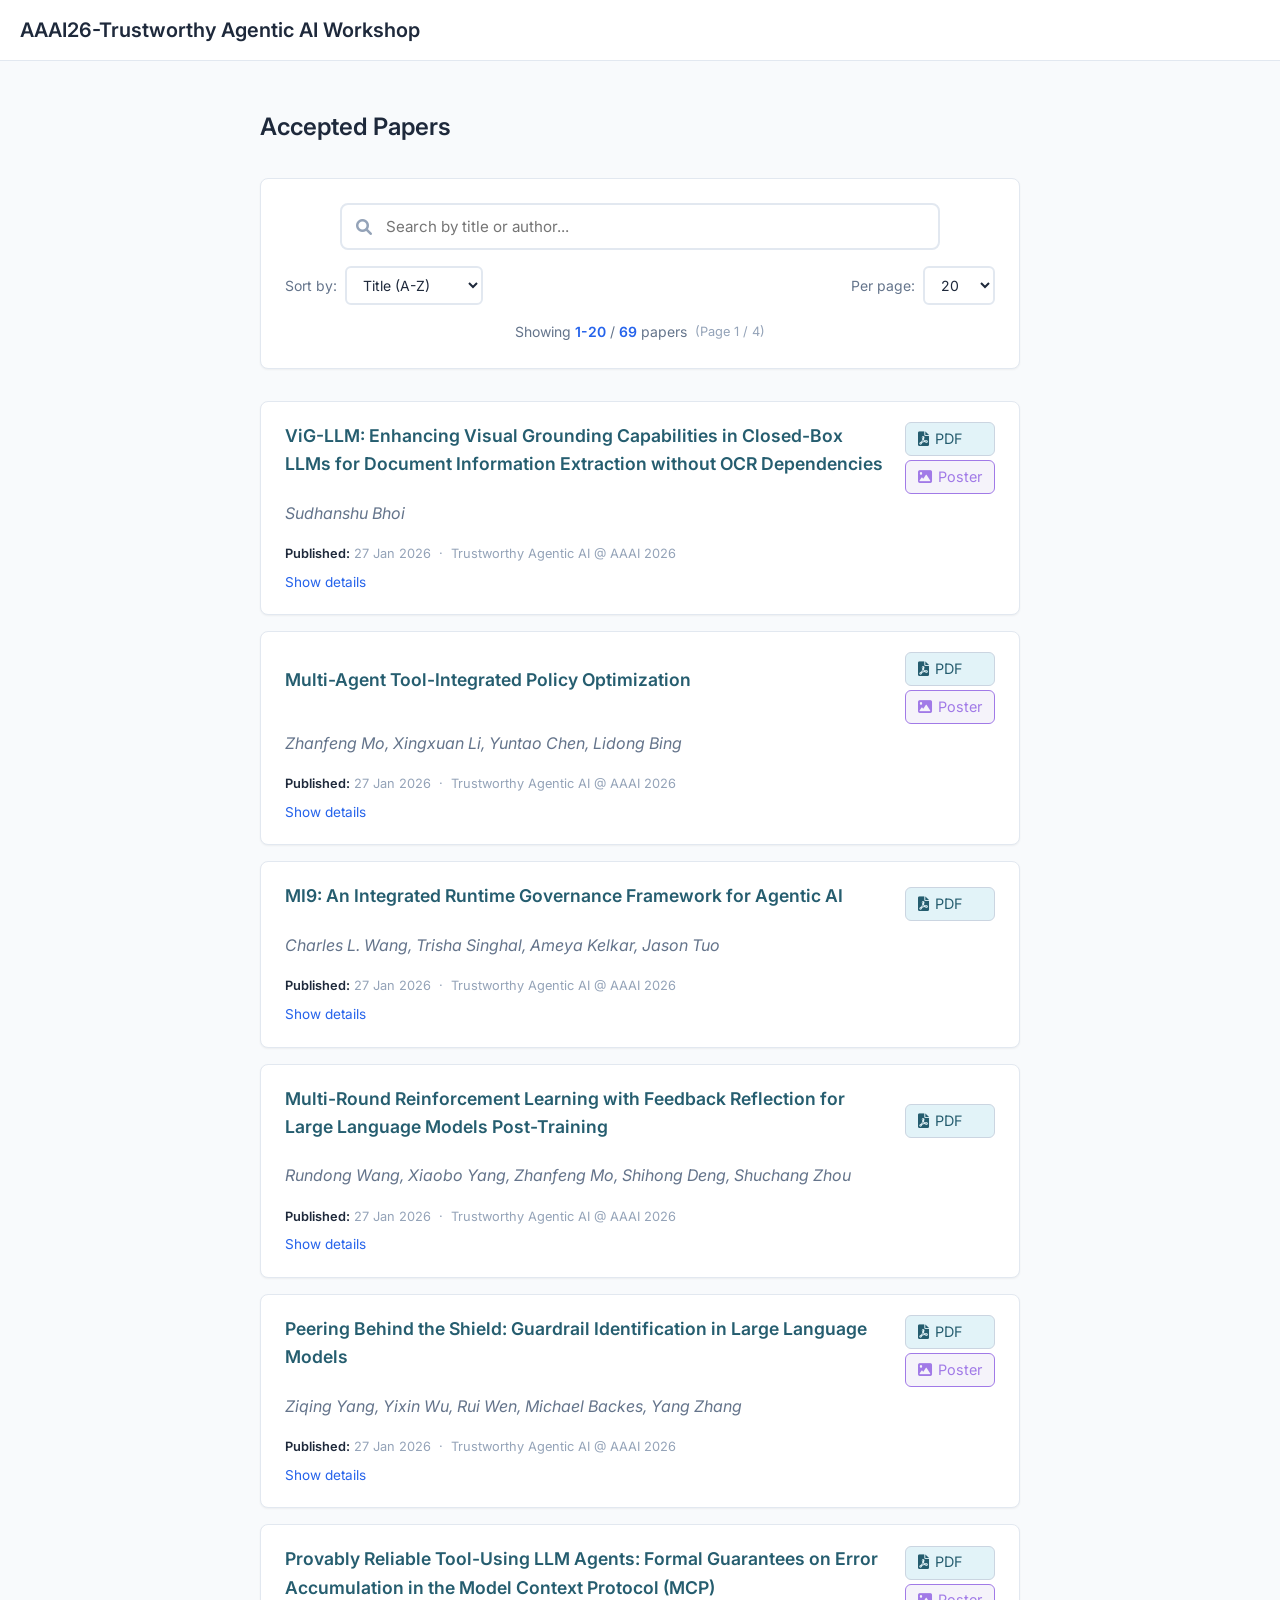
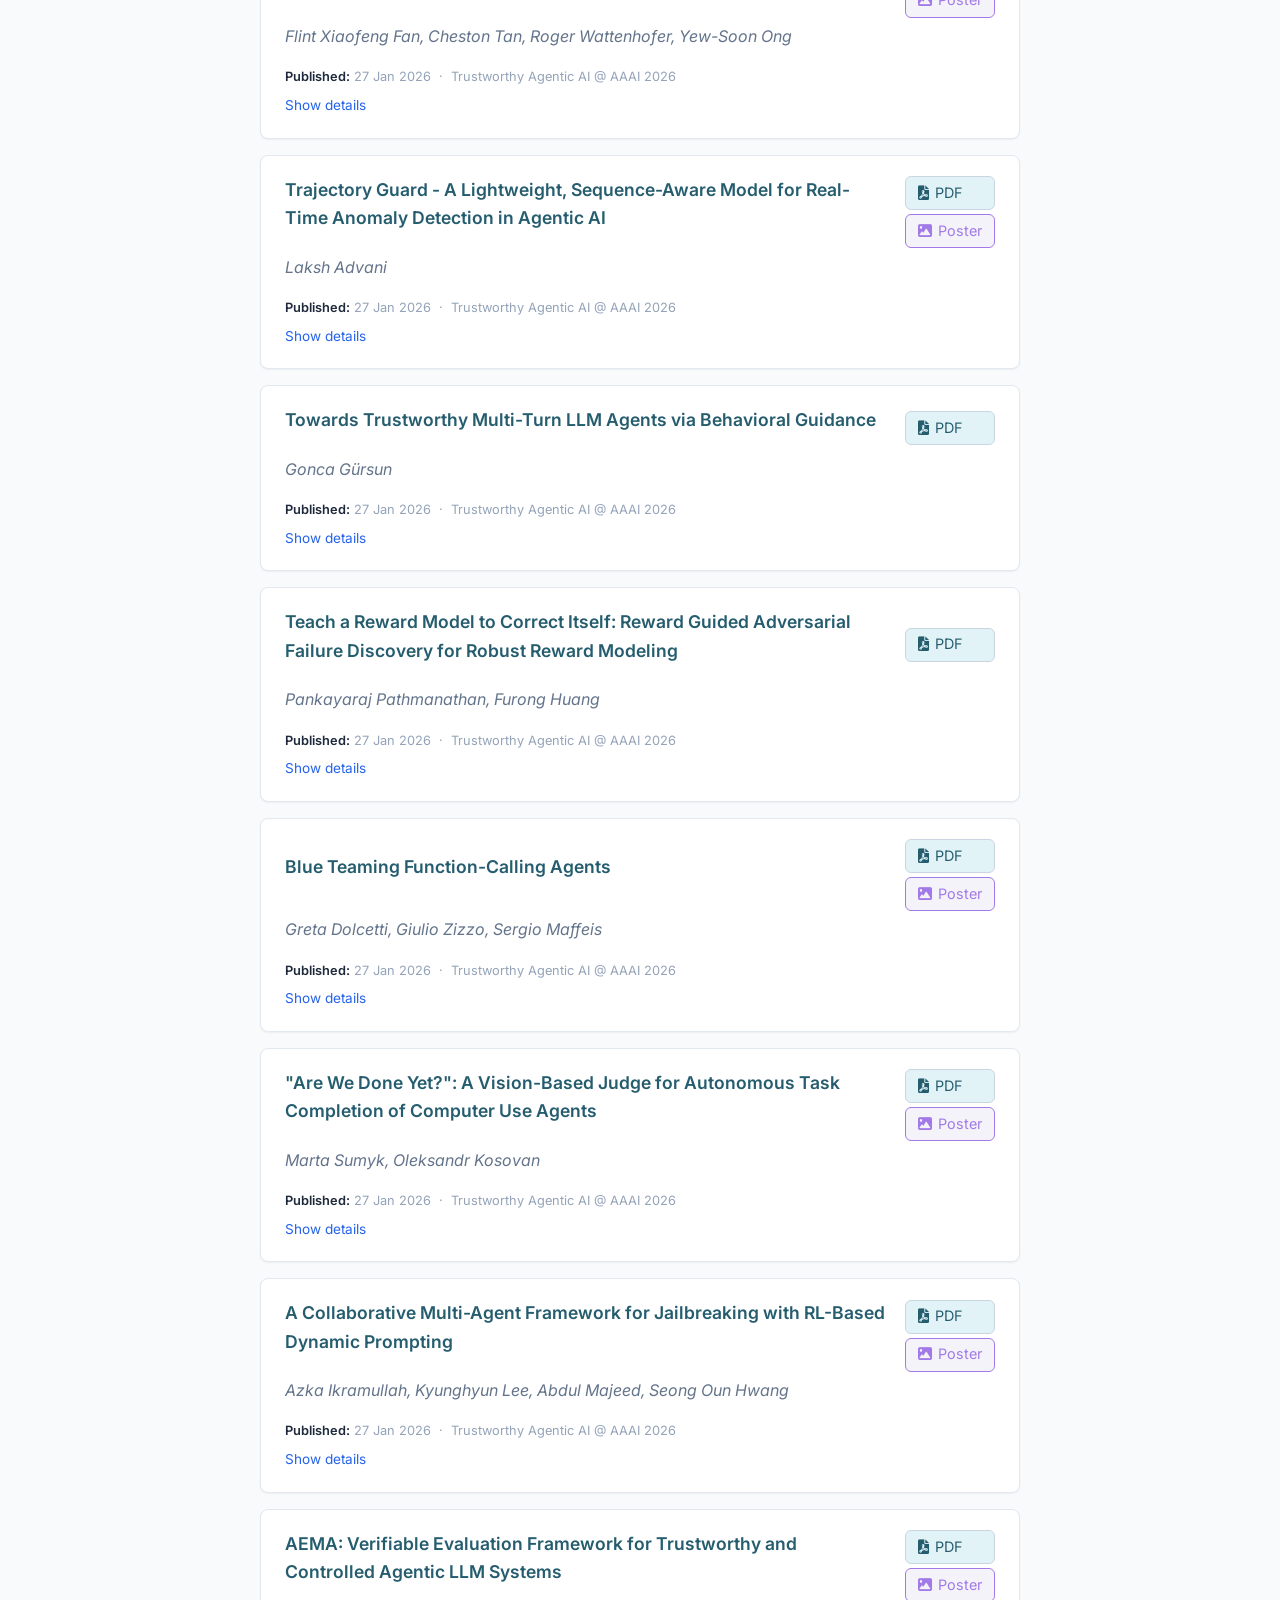
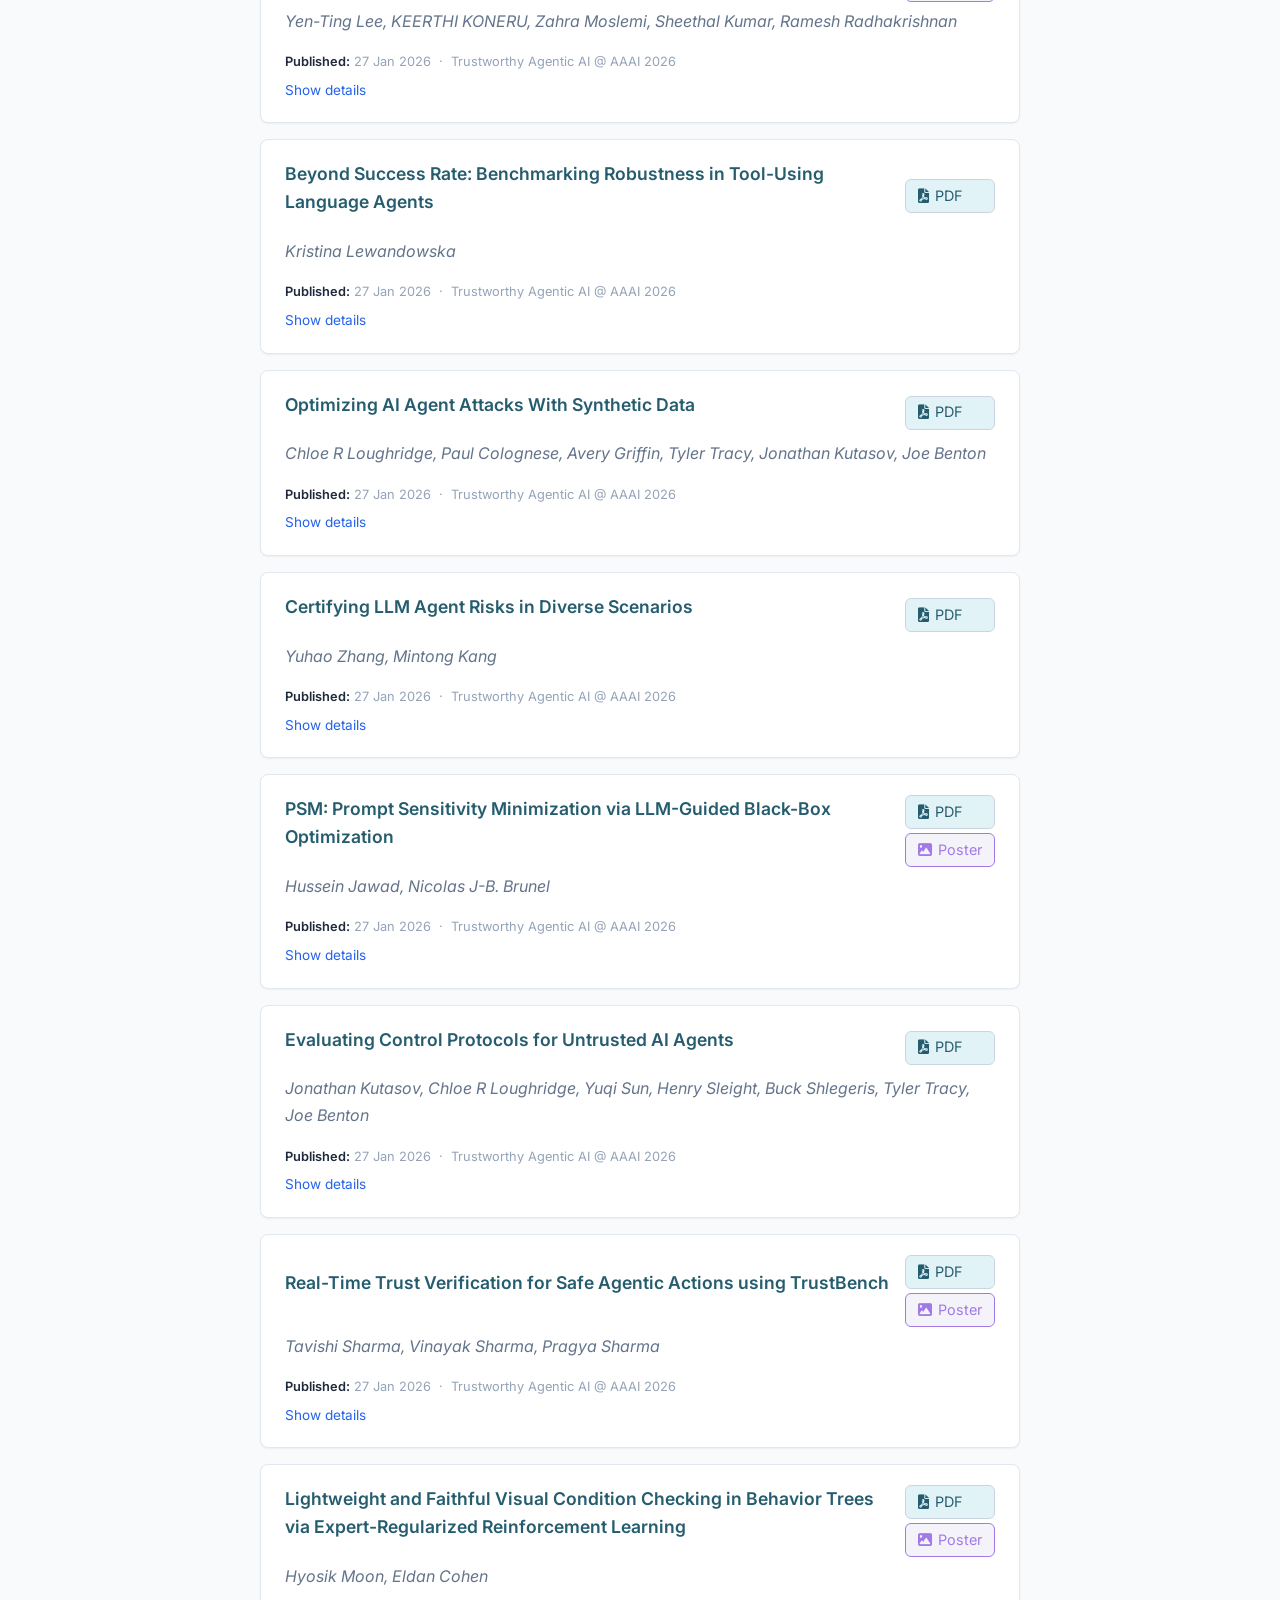
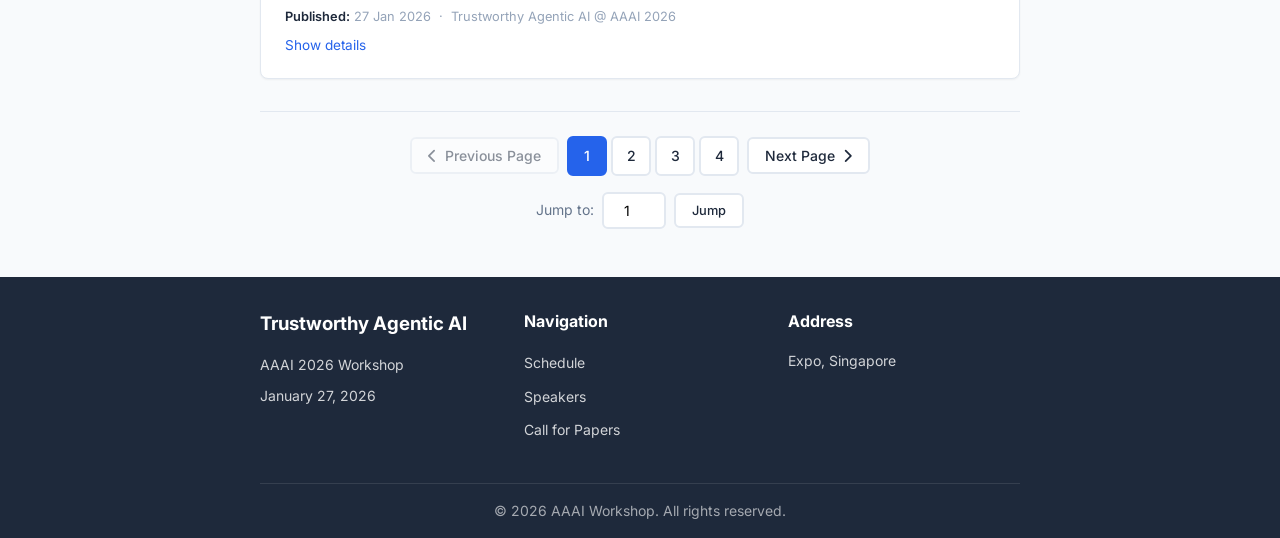
==== commit 1303db8c: "Workshop1.24.1 Workshop1.24.2" ====
--- a/paper.html
+++ b/paper.html
@@ -91,10 +91,19 @@
                                 <h3 class="paper-row-title">
                                     ViG-LLM: Enhancing Visual Grounding Capabilities in Closed-Box LLMs for Document Information Extraction without OCR Dependencies
                                 </h3>
-                                <a href="AAAI-Workshop/3.pdf" class="paper-row-pdf" target="_blank" aria-label="View PDF">
-                                    <i class="fas fa-file-pdf"></i>
-                                    <span>PDF</span>
-                                </a>
+                                <div class="link">
+                                    
+                                    <a href="AAAI-Workshop/3.pdf" class="paper-row-pdf" target="_blank" aria-label="View PDF">
+                                        <i class="fas fa-file-pdf"></i>
+                                        <span>PDF</span>
+                                    </a>
+                                    
+                                    <a href="Posters/3.pdf" class="paper-row-poster" target="_blank" aria-label="View Poster">
+                                        <i class="fas fa-image"></i>
+                                        <span>Poster</span>
+                                    </a>
+                                    
+                                </div>
                             </div>
                             <p class="paper-row-authors">
                                 <em>Sudhanshu Bhoi</em>
@@ -125,10 +134,19 @@
                                 <h3 class="paper-row-title">
                                     Multi-Agent Tool-Integrated Policy Optimization
                                 </h3>
-                                <a href="AAAI-Workshop/4.pdf" class="paper-row-pdf" target="_blank" aria-label="View PDF">
-                                    <i class="fas fa-file-pdf"></i>
-                                    <span>PDF</span>
-                                </a>
+                                <div class="link">
+                                    
+                                    <a href="AAAI-Workshop/4.pdf" class="paper-row-pdf" target="_blank" aria-label="View PDF">
+                                        <i class="fas fa-file-pdf"></i>
+                                        <span>PDF</span>
+                                    </a>
+                                    
+                                    <a href="Posters/4.pdf" class="paper-row-poster" target="_blank" aria-label="View Poster">
+                                        <i class="fas fa-image"></i>
+                                        <span>Poster</span>
+                                    </a>
+                                    
+                                </div>
                             </div>
                             <p class="paper-row-authors">
                                 <em>Zhanfeng Mo, Xingxuan Li, Yuntao Chen, Lidong Bing</em>
@@ -153,10 +171,14 @@
                                 <h3 class="paper-row-title">
                                     MI9: An Integrated Runtime Governance Framework for Agentic AI
                                 </h3>
-                                <a href="AAAI-Workshop/5.pdf" class="paper-row-pdf" target="_blank" aria-label="View PDF">
-                                    <i class="fas fa-file-pdf"></i>
-                                    <span>PDF</span>
-                                </a>
+                                <div class="link">
+                                    
+                                    <a href="AAAI-Workshop/5.pdf" class="paper-row-pdf" target="_blank" aria-label="View PDF">
+                                        <i class="fas fa-file-pdf"></i>
+                                        <span>PDF</span>
+                                    </a>
+                                    
+                                </div>
                             </div>
                             <p class="paper-row-authors">
                                 <em>Charles L. Wang, Trisha Singhal, Ameya Kelkar, Jason Tuo</em>
@@ -181,10 +203,14 @@
                                 <h3 class="paper-row-title">
                                     Multi-Round Reinforcement Learning with Feedback Reflection for Large Language Models Post-Training
                                 </h3>
-                                <a href="AAAI-Workshop/6.pdf" class="paper-row-pdf" target="_blank" aria-label="View PDF">
-                                    <i class="fas fa-file-pdf"></i>
-                                    <span>PDF</span>
-                                </a>
+                                <div class="link">
+                                    
+                                    <a href="AAAI-Workshop/6.pdf" class="paper-row-pdf" target="_blank" aria-label="View PDF">
+                                        <i class="fas fa-file-pdf"></i>
+                                        <span>PDF</span>
+                                    </a>
+                                    
+                                </div>
                             </div>
                             <p class="paper-row-authors">
                                 <em>Rundong Wang, Xiaobo Yang, Zhanfeng Mo, Shihong Deng, Shuchang Zhou</em>
@@ -209,10 +235,19 @@
                                 <h3 class="paper-row-title">
                                     Peering Behind the Shield: Guardrail Identification in Large Language Models
                                 </h3>
-                                <a href="AAAI-Workshop/7.pdf" class="paper-row-pdf" target="_blank" aria-label="View PDF">
-                                    <i class="fas fa-file-pdf"></i>
-                                    <span>PDF</span>
-                                </a>
+                                <div class="link">
+                                    
+                                    <a href="AAAI-Workshop/7.pdf" class="paper-row-pdf" target="_blank" aria-label="View PDF">
+                                        <i class="fas fa-file-pdf"></i>
+                                        <span>PDF</span>
+                                    </a>
+                                    
+                                    <a href="Posters/7.pdf" class="paper-row-poster" target="_blank" aria-label="View Poster">
+                                        <i class="fas fa-image"></i>
+                                        <span>Poster</span>
+                                    </a>
+                                    
+                                </div>
                             </div>
                             <p class="paper-row-authors">
                                 <em>Ziqing Yang, Yixin Wu, Rui Wen, Michael Backes, Yang Zhang</em>
@@ -237,10 +272,19 @@
                                 <h3 class="paper-row-title">
                                     Provably Reliable Tool-Using LLM Agents: Formal Guarantees on Error Accumulation in the Model Context Protocol (MCP)
                                 </h3>
-                                <a href="AAAI-Workshop/8.pdf" class="paper-row-pdf" target="_blank" aria-label="View PDF">
-                                    <i class="fas fa-file-pdf"></i>
-                                    <span>PDF</span>
-                                </a>
+                                <div class="link">
+                                    
+                                    <a href="AAAI-Workshop/8.pdf" class="paper-row-pdf" target="_blank" aria-label="View PDF">
+                                        <i class="fas fa-file-pdf"></i>
+                                        <span>PDF</span>
+                                    </a>
+                                    
+                                    <a href="Posters/8.pdf" class="paper-row-poster" target="_blank" aria-label="View Poster">
+                                        <i class="fas fa-image"></i>
+                                        <span>Poster</span>
+                                    </a>
+                                    
+                                </div>
                             </div>
                             <p class="paper-row-authors">
                                 <em>Flint Xiaofeng Fan, Cheston Tan, Roger Wattenhofer, Yew-Soon Ong</em>
@@ -265,10 +309,19 @@
                                 <h3 class="paper-row-title">
                                     Trajectory Guard - A Lightweight, Sequence-Aware Model for Real-Time Anomaly Detection in Agentic AI
                                 </h3>
-                                <a href="AAAI-Workshop/9.pdf" class="paper-row-pdf" target="_blank" aria-label="View PDF">
-                                    <i class="fas fa-file-pdf"></i>
-                                    <span>PDF</span>
-                                </a>
+                                <div class="link">
+                                    
+                                    <a href="AAAI-Workshop/9.pdf" class="paper-row-pdf" target="_blank" aria-label="View PDF">
+                                        <i class="fas fa-file-pdf"></i>
+                                        <span>PDF</span>
+                                    </a>
+                                    
+                                    <a href="Posters/9.pdf" class="paper-row-poster" target="_blank" aria-label="View Poster">
+                                        <i class="fas fa-image"></i>
+                                        <span>Poster</span>
+                                    </a>
+                                    
+                                </div>
                             </div>
                             <p class="paper-row-authors">
                                 <em>Laksh Advani</em>
@@ -297,10 +350,14 @@
                                 <h3 class="paper-row-title">
                                     Towards Trustworthy Multi-Turn LLM Agents via Behavioral Guidance
                                 </h3>
-                                <a href="AAAI-Workshop/10.pdf" class="paper-row-pdf" target="_blank" aria-label="View PDF">
-                                    <i class="fas fa-file-pdf"></i>
-                                    <span>PDF</span>
-                                </a>
+                                <div class="link">
+                                    
+                                    <a href="AAAI-Workshop/10.pdf" class="paper-row-pdf" target="_blank" aria-label="View PDF">
+                                        <i class="fas fa-file-pdf"></i>
+                                        <span>PDF</span>
+                                    </a>
+                                    
+                                </div>
                             </div>
                             <p class="paper-row-authors">
                                 <em>Gonca Gürsun</em>
@@ -325,10 +382,14 @@
                                 <h3 class="paper-row-title">
                                     Teach a Reward Model to Correct Itself: Reward Guided Adversarial Failure Discovery for Robust Reward Modeling
                                 </h3>
-                                <a href="AAAI-Workshop/11.pdf" class="paper-row-pdf" target="_blank" aria-label="View PDF">
-                                    <i class="fas fa-file-pdf"></i>
-                                    <span>PDF</span>
-                                </a>
+                                <div class="link">
+                                    
+                                    <a href="AAAI-Workshop/11.pdf" class="paper-row-pdf" target="_blank" aria-label="View PDF">
+                                        <i class="fas fa-file-pdf"></i>
+                                        <span>PDF</span>
+                                    </a>
+                                    
+                                </div>
                             </div>
                             <p class="paper-row-authors">
                                 <em>Pankayaraj Pathmanathan, Furong Huang</em>
@@ -355,10 +416,19 @@
                                 <h3 class="paper-row-title">
                                     Blue Teaming Function-Calling Agents
                                 </h3>
-                                <a href="AAAI-Workshop/13.pdf" class="paper-row-pdf" target="_blank" aria-label="View PDF">
-                                    <i class="fas fa-file-pdf"></i>
-                                    <span>PDF</span>
-                                </a>
+                                <div class="link">
+                                    
+                                    <a href="AAAI-Workshop/13.pdf" class="paper-row-pdf" target="_blank" aria-label="View PDF">
+                                        <i class="fas fa-file-pdf"></i>
+                                        <span>PDF</span>
+                                    </a>
+                                    
+                                    <a href="Posters/13.pdf" class="paper-row-poster" target="_blank" aria-label="View Poster">
+                                        <i class="fas fa-image"></i>
+                                        <span>Poster</span>
+                                    </a>
+                                    
+                                </div>
                             </div>
                             <p class="paper-row-authors">
                                 <em>Greta Dolcetti, Giulio Zizzo, Sergio Maffeis</em>
@@ -383,10 +453,19 @@
                                 <h3 class="paper-row-title">
                                     &quot;Are We Done Yet?&quot;: A Vision-Based Judge for Autonomous Task Completion of Computer Use Agents
                                 </h3>
-                                <a href="AAAI-Workshop/14.pdf" class="paper-row-pdf" target="_blank" aria-label="View PDF">
-                                    <i class="fas fa-file-pdf"></i>
-                                    <span>PDF</span>
-                                </a>
+                                <div class="link">
+                                    
+                                    <a href="AAAI-Workshop/14.pdf" class="paper-row-pdf" target="_blank" aria-label="View PDF">
+                                        <i class="fas fa-file-pdf"></i>
+                                        <span>PDF</span>
+                                    </a>
+                                    
+                                    <a href="Posters/14.pdf" class="paper-row-poster" target="_blank" aria-label="View Poster">
+                                        <i class="fas fa-image"></i>
+                                        <span>Poster</span>
+                                    </a>
+                                    
+                                </div>
                             </div>
                             <p class="paper-row-authors">
                                 <em>Marta Sumyk, Oleksandr Kosovan</em>
@@ -411,10 +490,19 @@
                                 <h3 class="paper-row-title">
                                     A Collaborative Multi-Agent Framework for Jailbreaking with RL-Based Dynamic Prompting
                                 </h3>
-                                <a href="AAAI-Workshop/15.pdf" class="paper-row-pdf" target="_blank" aria-label="View PDF">
-                                    <i class="fas fa-file-pdf"></i>
-                                    <span>PDF</span>
-                                </a>
+                                <div class="link">
+                                    
+                                    <a href="AAAI-Workshop/15.pdf" class="paper-row-pdf" target="_blank" aria-label="View PDF">
+                                        <i class="fas fa-file-pdf"></i>
+                                        <span>PDF</span>
+                                    </a>
+                                    
+                                    <a href="Posters/15.pdf" class="paper-row-poster" target="_blank" aria-label="View Poster">
+                                        <i class="fas fa-image"></i>
+                                        <span>Poster</span>
+                                    </a>
+                                    
+                                </div>
                             </div>
                             <p class="paper-row-authors">
                                 <em>Azka Ikramullah, Kyunghyun Lee, Abdul Majeed, Seong Oun Hwang</em>
@@ -439,10 +527,19 @@
                                 <h3 class="paper-row-title">
                                     AEMA: Verifiable Evaluation Framework for Trustworthy and Controlled Agentic LLM Systems
                                 </h3>
-                                <a href="AAAI-Workshop/16.pdf" class="paper-row-pdf" target="_blank" aria-label="View PDF">
-                                    <i class="fas fa-file-pdf"></i>
-                                    <span>PDF</span>
-                                </a>
+                                <div class="link">
+                                    
+                                    <a href="AAAI-Workshop/16.pdf" class="paper-row-pdf" target="_blank" aria-label="View PDF">
+                                        <i class="fas fa-file-pdf"></i>
+                                        <span>PDF</span>
+                                    </a>
+                                    
+                                    <a href="Posters/16.pdf" class="paper-row-poster" target="_blank" aria-label="View Poster">
+                                        <i class="fas fa-image"></i>
+                                        <span>Poster</span>
+                                    </a>
+                                    
+                                </div>
                             </div>
                             <p class="paper-row-authors">
                                 <em>Yen-Ting Lee, KEERTHI KONERU, Zahra Moslemi, Sheethal Kumar, Ramesh Radhakrishnan</em>
@@ -467,10 +564,14 @@
                                 <h3 class="paper-row-title">
                                     Beyond Success Rate: Benchmarking Robustness in Tool-Using Language Agents
                                 </h3>
-                                <a href="AAAI-Workshop/17.pdf" class="paper-row-pdf" target="_blank" aria-label="View PDF">
-                                    <i class="fas fa-file-pdf"></i>
-                                    <span>PDF</span>
-                                </a>
+                                <div class="link">
+                                    
+                                    <a href="AAAI-Workshop/17.pdf" class="paper-row-pdf" target="_blank" aria-label="View PDF">
+                                        <i class="fas fa-file-pdf"></i>
+                                        <span>PDF</span>
+                                    </a>
+                                    
+                                </div>
                             </div>
                             <p class="paper-row-authors">
                                 <em>Kristina Lewandowska</em>
@@ -495,10 +596,14 @@
                                 <h3 class="paper-row-title">
                                     Optimizing AI Agent Attacks With Synthetic Data
                                 </h3>
-                                <a href="AAAI-Workshop/18.pdf" class="paper-row-pdf" target="_blank" aria-label="View PDF">
-                                    <i class="fas fa-file-pdf"></i>
-                                    <span>PDF</span>
-                                </a>
+                                <div class="link">
+                                    
+                                    <a href="AAAI-Workshop/18.pdf" class="paper-row-pdf" target="_blank" aria-label="View PDF">
+                                        <i class="fas fa-file-pdf"></i>
+                                        <span>PDF</span>
+                                    </a>
+                                    
+                                </div>
                             </div>
                             <p class="paper-row-authors">
                                 <em>Chloe R Loughridge, Paul Colognese, Avery Griffin, Tyler Tracy, Jonathan Kutasov, Joe Benton</em>
@@ -523,10 +628,14 @@
                                 <h3 class="paper-row-title">
                                     Certifying LLM Agent Risks in Diverse Scenarios
                                 </h3>
-                                <a href="AAAI-Workshop/19.pdf" class="paper-row-pdf" target="_blank" aria-label="View PDF">
-                                    <i class="fas fa-file-pdf"></i>
-                                    <span>PDF</span>
-                                </a>
+                                <div class="link">
+                                    
+                                    <a href="AAAI-Workshop/19.pdf" class="paper-row-pdf" target="_blank" aria-label="View PDF">
+                                        <i class="fas fa-file-pdf"></i>
+                                        <span>PDF</span>
+                                    </a>
+                                    
+                                </div>
                             </div>
                             <p class="paper-row-authors">
                                 <em>Yuhao Zhang, Mintong Kang</em>
@@ -551,10 +660,19 @@
                                 <h3 class="paper-row-title">
                                     PSM: Prompt Sensitivity Minimization via LLM-Guided Black-Box Optimization
                                 </h3>
-                                <a href="AAAI-Workshop/20.pdf" class="paper-row-pdf" target="_blank" aria-label="View PDF">
-                                    <i class="fas fa-file-pdf"></i>
-                                    <span>PDF</span>
-                                </a>
+                                <div class="link">
+                                    
+                                    <a href="AAAI-Workshop/20.pdf" class="paper-row-pdf" target="_blank" aria-label="View PDF">
+                                        <i class="fas fa-file-pdf"></i>
+                                        <span>PDF</span>
+                                    </a>
+                                    
+                                    <a href="Posters/20.pdf" class="paper-row-poster" target="_blank" aria-label="View Poster">
+                                        <i class="fas fa-image"></i>
+                                        <span>Poster</span>
+                                    </a>
+                                    
+                                </div>
                             </div>
                             <p class="paper-row-authors">
                                 <em>Hussein Jawad, Nicolas J-B. Brunel</em>
@@ -579,10 +697,14 @@
                                 <h3 class="paper-row-title">
                                     Evaluating Control Protocols for Untrusted AI Agents
                                 </h3>
-                                <a href="AAAI-Workshop/21.pdf" class="paper-row-pdf" target="_blank" aria-label="View PDF">
-                                    <i class="fas fa-file-pdf"></i>
-                                    <span>PDF</span>
-                                </a>
+                                <div class="link">
+                                    
+                                    <a href="AAAI-Workshop/21.pdf" class="paper-row-pdf" target="_blank" aria-label="View PDF">
+                                        <i class="fas fa-file-pdf"></i>
+                                        <span>PDF</span>
+                                    </a>
+                                    
+                                </div>
                             </div>
                             <p class="paper-row-authors">
                                 <em>Jonathan Kutasov, Chloe R Loughridge, Yuqi Sun, Henry Sleight, Buck Shlegeris, Tyler Tracy, Joe Benton</em>
@@ -608,10 +730,19 @@
                                 <h3 class="paper-row-title">
                                     Real-Time Trust Verification for Safe Agentic Actions using TrustBench
                                 </h3>
-                                <a href="AAAI-Workshop/22.pdf" class="paper-row-pdf" target="_blank" aria-label="View PDF">
-                                    <i class="fas fa-file-pdf"></i>
-                                    <span>PDF</span>
-                                </a>
+                                <div class="link">
+                                    
+                                    <a href="AAAI-Workshop/22.pdf" class="paper-row-pdf" target="_blank" aria-label="View PDF">
+                                        <i class="fas fa-file-pdf"></i>
+                                        <span>PDF</span>
+                                    </a>
+                                    
+                                    <a href="Posters/22.pdf" class="paper-row-poster" target="_blank" aria-label="View Poster">
+                                        <i class="fas fa-image"></i>
+                                        <span>Poster</span>
+                                    </a>
+                                    
+                                </div>
                             </div>
                             <p class="paper-row-authors">
                                 <em>Tavishi Sharma, Vinayak Sharma, Pragya Sharma</em>
@@ -636,10 +767,19 @@
                                 <h3 class="paper-row-title">
                                     Lightweight and Faithful Visual Condition Checking in Behavior Trees via Expert-Regularized Reinforcement Learning
                                 </h3>
-                                <a href="AAAI-Workshop/23.pdf" class="paper-row-pdf" target="_blank" aria-label="View PDF">
-                                    <i class="fas fa-file-pdf"></i>
-                                    <span>PDF</span>
-                                </a>
+                                <div class="link">
+                                    
+                                    <a href="AAAI-Workshop/23.pdf" class="paper-row-pdf" target="_blank" aria-label="View PDF">
+                                        <i class="fas fa-file-pdf"></i>
+                                        <span>PDF</span>
+                                    </a>
+                                    
+                                    <a href="Posters/23.pdf" class="paper-row-poster" target="_blank" aria-label="View Poster">
+                                        <i class="fas fa-image"></i>
+                                        <span>Poster</span>
+                                    </a>
+                                    
+                                </div>
                             </div>
                             <p class="paper-row-authors">
                                 <em>Hyosik Moon, Eldan Cohen</em>
@@ -664,10 +804,14 @@
                                 <h3 class="paper-row-title">
                                     The Trust Paradox: When Over-Alignment Reduces Human Trust in Agentic LLMs
                                 </h3>
-                                <a href="AAAI-Workshop/24.pdf" class="paper-row-pdf" target="_blank" aria-label="View PDF">
-                                    <i class="fas fa-file-pdf"></i>
-                                    <span>PDF</span>
-                                </a>
+                                <div class="link">
+                                    
+                                    <a href="AAAI-Workshop/24.pdf" class="paper-row-pdf" target="_blank" aria-label="View PDF">
+                                        <i class="fas fa-file-pdf"></i>
+                                        <span>PDF</span>
+                                    </a>
+                                    
+                                </div>
                             </div>
                             <p class="paper-row-authors">
                                 <em>Gokul Srinath Seetha Ram</em>
@@ -692,10 +836,14 @@
                                 <h3 class="paper-row-title">
                                     ShieldBench: A Comprehensive Benchmark for Evaluating the Persistence of LLM Safety Interventions
                                 </h3>
-                                <a href="AAAI-Workshop/25.pdf" class="paper-row-pdf" target="_blank" aria-label="View PDF">
-                                    <i class="fas fa-file-pdf"></i>
-                                    <span>PDF</span>
-                                </a>
+                                <div class="link">
+                                    
+                                    <a href="AAAI-Workshop/25.pdf" class="paper-row-pdf" target="_blank" aria-label="View PDF">
+                                        <i class="fas fa-file-pdf"></i>
+                                        <span>PDF</span>
+                                    </a>
+                                    
+                                </div>
                             </div>
                             <p class="paper-row-authors">
                                 <em>Mert Ogul, Rishitha Voleti, Shanduojiao Jiang</em>
@@ -720,10 +868,19 @@
                                 <h3 class="paper-row-title">
                                     Improving Physics Reasoning in Large Language Models Using Mixture of Refinement Agents
                                 </h3>
-                                <a href="AAAI-Workshop/27.pdf" class="paper-row-pdf" target="_blank" aria-label="View PDF">
-                                    <i class="fas fa-file-pdf"></i>
-                                    <span>PDF</span>
-                                </a>
+                                <div class="link">
+                                    
+                                    <a href="AAAI-Workshop/27.pdf" class="paper-row-pdf" target="_blank" aria-label="View PDF">
+                                        <i class="fas fa-file-pdf"></i>
+                                        <span>PDF</span>
+                                    </a>
+                                    
+                                    <a href="Posters/27.pdf" class="paper-row-poster" target="_blank" aria-label="View Poster">
+                                        <i class="fas fa-image"></i>
+                                        <span>Poster</span>
+                                    </a>
+                                    
+                                </div>
                             </div>
                             <p class="paper-row-authors">
                                 <em>Raj Jaiswal, Dhruv Jain, Harsh Parimal Popat, Abhishek Dharmadhikari, Atharva Marathe, Avinash Anand, Shin&#x27;ichi Satoh, Rajiv Ratn Shah</em>
@@ -748,10 +905,14 @@
                                 <h3 class="paper-row-title">
                                     The Multi-Agent Off-Switch Game
                                 </h3>
-                                <a href="AAAI-Workshop/28.pdf" class="paper-row-pdf" target="_blank" aria-label="View PDF">
-                                    <i class="fas fa-file-pdf"></i>
-                                    <span>PDF</span>
-                                </a>
+                                <div class="link">
+                                    
+                                    <a href="AAAI-Workshop/28.pdf" class="paper-row-pdf" target="_blank" aria-label="View PDF">
+                                        <i class="fas fa-file-pdf"></i>
+                                        <span>PDF</span>
+                                    </a>
+                                    
+                                </div>
                             </div>
                             <p class="paper-row-authors">
                                 <em>Akash Agrawal, Soroush Ebadian, Lewis Hammond</em>
@@ -801,10 +962,19 @@
                                 <h3 class="paper-row-title">
                                     Building Real-time Awareness of Out-of-distribution in Trajectory Prediction for Autonomous Vehicles
                                 </h3>
-                                <a href="AAAI-Workshop/29.pdf" class="paper-row-pdf" target="_blank" aria-label="View PDF">
-                                    <i class="fas fa-file-pdf"></i>
-                                    <span>PDF</span>
-                                </a>
+                                <div class="link">
+                                    
+                                    <a href="AAAI-Workshop/29.pdf" class="paper-row-pdf" target="_blank" aria-label="View PDF">
+                                        <i class="fas fa-file-pdf"></i>
+                                        <span>PDF</span>
+                                    </a>
+                                    
+                                    <a href="Posters/29.pdf" class="paper-row-poster" target="_blank" aria-label="View Poster">
+                                        <i class="fas fa-image"></i>
+                                        <span>Poster</span>
+                                    </a>
+                                    
+                                </div>
                             </div>
                             <p class="paper-row-authors">
                                 <em>Tongfei Guo, Taposh Banerjee, Lili Su</em>
@@ -829,10 +999,14 @@
                                 <h3 class="paper-row-title">
                                     Agent-SafetyBench: Evaluating the Safety of LLM Agents
                                 </h3>
-                                <a href="AAAI-Workshop/30.pdf" class="paper-row-pdf" target="_blank" aria-label="View PDF">
-                                    <i class="fas fa-file-pdf"></i>
-                                    <span>PDF</span>
-                                </a>
+                                <div class="link">
+                                    
+                                    <a href="AAAI-Workshop/30.pdf" class="paper-row-pdf" target="_blank" aria-label="View PDF">
+                                        <i class="fas fa-file-pdf"></i>
+                                        <span>PDF</span>
+                                    </a>
+                                    
+                                </div>
                             </div>
                             <p class="paper-row-authors">
                                 <em>Zhexin Zhang, Shiyao Cui, Yida Lu, Jingzhuo Zhou, Junxiao Yang, Hongning Wang, Minlie Huang</em>
@@ -857,10 +1031,19 @@
                                 <h3 class="paper-row-title">
                                     Trustworthy AI in the Agentic Lakehouse: from Concurrency to Governance
                                 </h3>
-                                <a href="AAAI-Workshop/31.pdf" class="paper-row-pdf" target="_blank" aria-label="View PDF">
-                                    <i class="fas fa-file-pdf"></i>
-                                    <span>PDF</span>
-                                </a>
+                                <div class="link">
+                                    
+                                    <a href="AAAI-Workshop/31.pdf" class="paper-row-pdf" target="_blank" aria-label="View PDF">
+                                        <i class="fas fa-file-pdf"></i>
+                                        <span>PDF</span>
+                                    </a>
+                                    
+                                    <a href="Posters/31.pdf" class="paper-row-poster" target="_blank" aria-label="View Poster">
+                                        <i class="fas fa-image"></i>
+                                        <span>Poster</span>
+                                    </a>
+                                    
+                                </div>
                             </div>
                             <p class="paper-row-authors">
                                 <em>Jacopo Tagliabue, Federico Bianchi, Ciro Greco</em>
@@ -886,10 +1069,19 @@
                                 <h3 class="paper-row-title">
                                     Demonstrating specification gaming in reasoning models
                                 </h3>
-                                <a href="AAAI-Workshop/32.pdf" class="paper-row-pdf" target="_blank" aria-label="View PDF">
-                                    <i class="fas fa-file-pdf"></i>
-                                    <span>PDF</span>
-                                </a>
+                                <div class="link">
+                                    
+                                    <a href="AAAI-Workshop/32.pdf" class="paper-row-pdf" target="_blank" aria-label="View PDF">
+                                        <i class="fas fa-file-pdf"></i>
+                                        <span>PDF</span>
+                                    </a>
+                                    
+                                    <a href="Posters/32.pdf" class="paper-row-poster" target="_blank" aria-label="View Poster">
+                                        <i class="fas fa-image"></i>
+                                        <span>Poster</span>
+                                    </a>
+                                    
+                                </div>
                             </div>
                             <p class="paper-row-authors">
                                 <em>Alexander Bondarenko, Denis Volk, Dmitrii Volkov, Jeffrey Ladish</em>
@@ -916,10 +1108,14 @@
                                 <h3 class="paper-row-title">
                                     Proactive Interference Reveals Working Memory Limits in LLMs Beyond Context Length
                                 </h3>
-                                <a href="AAAI-Workshop/33.pdf" class="paper-row-pdf" target="_blank" aria-label="View PDF">
-                                    <i class="fas fa-file-pdf"></i>
-                                    <span>PDF</span>
-                                </a>
+                                <div class="link">
+                                    
+                                    <a href="AAAI-Workshop/33.pdf" class="paper-row-pdf" target="_blank" aria-label="View PDF">
+                                        <i class="fas fa-file-pdf"></i>
+                                        <span>PDF</span>
+                                    </a>
+                                    
+                                </div>
                             </div>
                             <p class="paper-row-authors">
                                 <em>Chupei Wang, Jiaqiu Vince Sun</em>
@@ -944,10 +1140,14 @@
                                 <h3 class="paper-row-title">
                                     Federated Agent Reinforcement Learning
                                 </h3>
-                                <a href="AAAI-Workshop/34.pdf" class="paper-row-pdf" target="_blank" aria-label="View PDF">
-                                    <i class="fas fa-file-pdf"></i>
-                                    <span>PDF</span>
-                                </a>
+                                <div class="link">
+                                    
+                                    <a href="AAAI-Workshop/34.pdf" class="paper-row-pdf" target="_blank" aria-label="View PDF">
+                                        <i class="fas fa-file-pdf"></i>
+                                        <span>PDF</span>
+                                    </a>
+                                    
+                                </div>
                             </div>
                             <p class="paper-row-authors">
                                 <em>Canyu Chen, Kangyu Zhu, Zhaorun Chen, Zhanhui Zhou, Shizhe Diao, Yiping Lu, Tian Li, Manling Li, Dawn Song</em>
@@ -972,10 +1172,19 @@
                                 <h3 class="paper-row-title">
                                     Can Linear Attributions Explain Nonlinear LLMs?
                                 </h3>
-                                <a href="AAAI-Workshop/37.pdf" class="paper-row-pdf" target="_blank" aria-label="View PDF">
-                                    <i class="fas fa-file-pdf"></i>
-                                    <span>PDF</span>
-                                </a>
+                                <div class="link">
+                                    
+                                    <a href="AAAI-Workshop/37.pdf" class="paper-row-pdf" target="_blank" aria-label="View PDF">
+                                        <i class="fas fa-file-pdf"></i>
+                                        <span>PDF</span>
+                                    </a>
+                                    
+                                    <a href="Posters/37.pdf" class="paper-row-poster" target="_blank" aria-label="View Poster">
+                                        <i class="fas fa-image"></i>
+                                        <span>Poster</span>
+                                    </a>
+                                    
+                                </div>
                             </div>
                             <p class="paper-row-authors">
                                 <em>Vishal Pramanik, Maisha Maliha, Nathaniel D. Bastian, Sumit Kumar Jha</em>
@@ -1000,10 +1209,14 @@
                                 <h3 class="paper-row-title">
                                     Drift No More? Context Equilibria in Multi-Turn LLM Interactions
                                 </h3>
-                                <a href="AAAI-Workshop/38.pdf" class="paper-row-pdf" target="_blank" aria-label="View PDF">
-                                    <i class="fas fa-file-pdf"></i>
-                                    <span>PDF</span>
-                                </a>
+                                <div class="link">
+                                    
+                                    <a href="AAAI-Workshop/38.pdf" class="paper-row-pdf" target="_blank" aria-label="View PDF">
+                                        <i class="fas fa-file-pdf"></i>
+                                        <span>PDF</span>
+                                    </a>
+                                    
+                                </div>
                             </div>
                             <p class="paper-row-authors">
                                 <em>Vardhan Dongre, Ryan A. Rossi, Viet Dac Lai, Seunghyun Yoon, Dilek Hakkani-Tür, Trung Bui</em>
@@ -1028,10 +1241,14 @@
                                 <h3 class="paper-row-title">
                                     LENS: Learning Architecture Navigator for LLM Agentic Systems
                                 </h3>
-                                <a href="AAAI-Workshop/40.pdf" class="paper-row-pdf" target="_blank" aria-label="View PDF">
-                                    <i class="fas fa-file-pdf"></i>
-                                    <span>PDF</span>
-                                </a>
+                                <div class="link">
+                                    
+                                    <a href="AAAI-Workshop/40.pdf" class="paper-row-pdf" target="_blank" aria-label="View PDF">
+                                        <i class="fas fa-file-pdf"></i>
+                                        <span>PDF</span>
+                                    </a>
+                                    
+                                </div>
                             </div>
                             <p class="paper-row-authors">
                                 <em>Guancheng Wan, Jiayi Yang, Mengting Li</em>
@@ -1056,10 +1273,14 @@
                                 <h3 class="paper-row-title">
                                     RAAS: Relative Architecture Adaptive Search for Agentic Supernet Optimization
                                 </h3>
-                                <a href="AAAI-Workshop/41.pdf" class="paper-row-pdf" target="_blank" aria-label="View PDF">
-                                    <i class="fas fa-file-pdf"></i>
-                                    <span>PDF</span>
-                                </a>
+                                <div class="link">
+                                    
+                                    <a href="AAAI-Workshop/41.pdf" class="paper-row-pdf" target="_blank" aria-label="View PDF">
+                                        <i class="fas fa-file-pdf"></i>
+                                        <span>PDF</span>
+                                    </a>
+                                    
+                                </div>
                             </div>
                             <p class="paper-row-authors">
                                 <em>Jiayi Yang, Mengting Li, Guancheng Wan</em>
@@ -1086,10 +1307,19 @@
                                 <h3 class="paper-row-title">
                                     JSPLIT: A Taxonomy-based Solution for Prompt Bloating in Model Context Protocol
                                 </h3>
-                                <a href="AAAI-Workshop/42.pdf" class="paper-row-pdf" target="_blank" aria-label="View PDF">
-                                    <i class="fas fa-file-pdf"></i>
-                                    <span>PDF</span>
-                                </a>
+                                <div class="link">
+                                    
+                                    <a href="AAAI-Workshop/42.pdf" class="paper-row-pdf" target="_blank" aria-label="View PDF">
+                                        <i class="fas fa-file-pdf"></i>
+                                        <span>PDF</span>
+                                    </a>
+                                    
+                                    <a href="Posters/42.pdf" class="paper-row-poster" target="_blank" aria-label="View Poster">
+                                        <i class="fas fa-image"></i>
+                                        <span>Poster</span>
+                                    </a>
+                                    
+                                </div>
                             </div>
                             <p class="paper-row-authors">
                                 <em>Emanuele Antonioni, Stefan Markovic, Anirudha Shankar, Jaime Carreira Bernardo, Lovro Markovic, Silvia Pareti, Benedetto Proietti</em>
@@ -1114,10 +1344,19 @@
                                 <h3 class="paper-row-title">
                                     Reflection-Driven Control for Trustworthy Code Agents
                                 </h3>
-                                <a href="AAAI-Workshop/43.pdf" class="paper-row-pdf" target="_blank" aria-label="View PDF">
-                                    <i class="fas fa-file-pdf"></i>
-                                    <span>PDF</span>
-                                </a>
+                                <div class="link">
+                                    
+                                    <a href="AAAI-Workshop/43.pdf" class="paper-row-pdf" target="_blank" aria-label="View PDF">
+                                        <i class="fas fa-file-pdf"></i>
+                                        <span>PDF</span>
+                                    </a>
+                                    
+                                    <a href="Posters/43.pdf" class="paper-row-poster" target="_blank" aria-label="View Poster">
+                                        <i class="fas fa-image"></i>
+                                        <span>Poster</span>
+                                    </a>
+                                    
+                                </div>
                             </div>
                             <p class="paper-row-authors">
                                 <em>Wang Bin, Quan Jiazheng, Xingrui Yu, Hu Hansen, YuHao, Ivor Tsang</em>
@@ -1142,10 +1381,14 @@
                                 <h3 class="paper-row-title">
                                     TrustRAG: Enhancing Robustness and Trustworthiness in Retrieval-Augmented Generation
                                 </h3>
-                                <a href="AAAI-Workshop/45.pdf" class="paper-row-pdf" target="_blank" aria-label="View PDF">
-                                    <i class="fas fa-file-pdf"></i>
-                                    <span>PDF</span>
-                                </a>
+                                <div class="link">
+                                    
+                                    <a href="AAAI-Workshop/45.pdf" class="paper-row-pdf" target="_blank" aria-label="View PDF">
+                                        <i class="fas fa-file-pdf"></i>
+                                        <span>PDF</span>
+                                    </a>
+                                    
+                                </div>
                             </div>
                             <p class="paper-row-authors">
                                 <em>Huichi Zhou, KinHei Lee, Zhonghao Zhan, Zhenhao Li, Yue Chen, Huaxiu Yao, Hamed Haddadi, Emine Yilmaz</em>
@@ -1170,10 +1413,19 @@
                                 <h3 class="paper-row-title">
                                     Empowering Small Language Models with Factual Hallucination-Aware Reasoning for Financial Classification
                                 </h3>
-                                <a href="AAAI-Workshop/46.pdf" class="paper-row-pdf" target="_blank" aria-label="View PDF">
-                                    <i class="fas fa-file-pdf"></i>
-                                    <span>PDF</span>
-                                </a>
+                                <div class="link">
+                                    
+                                    <a href="AAAI-Workshop/46.pdf" class="paper-row-pdf" target="_blank" aria-label="View PDF">
+                                        <i class="fas fa-file-pdf"></i>
+                                        <span>PDF</span>
+                                    </a>
+                                    
+                                    <a href="Posters/46.pdf" class="paper-row-poster" target="_blank" aria-label="View Poster">
+                                        <i class="fas fa-image"></i>
+                                        <span>Poster</span>
+                                    </a>
+                                    
+                                </div>
                             </div>
                             <p class="paper-row-authors">
                                 <em>Han Yuan, Yilin Wu, Li Zhang, Zheng Ma</em>
@@ -1198,10 +1450,14 @@
                                 <h3 class="paper-row-title">
                                     IntentGuard: Safeguard LLM Agents via Intent Alignment
                                 </h3>
-                                <a href="AAAI-Workshop/47.pdf" class="paper-row-pdf" target="_blank" aria-label="View PDF">
-                                    <i class="fas fa-file-pdf"></i>
-                                    <span>PDF</span>
-                                </a>
+                                <div class="link">
+                                    
+                                    <a href="AAAI-Workshop/47.pdf" class="paper-row-pdf" target="_blank" aria-label="View PDF">
+                                        <i class="fas fa-file-pdf"></i>
+                                        <span>PDF</span>
+                                    </a>
+                                    
+                                </div>
                             </div>
                             <p class="paper-row-authors">
                                 <em>Jingyue Cong, XinyuanQiao, Yulin Dong, Yueheng Huang, Yang Yu, Estrid He, Andy Song</em>
@@ -1226,10 +1482,19 @@
                                 <h3 class="paper-row-title">
                                     Divergence or Fusion? CN and US LLMs Value Comparison in An AI-Oriented Measurement Framework
                                 </h3>
-                                <a href="AAAI-Workshop/48.pdf" class="paper-row-pdf" target="_blank" aria-label="View PDF">
-                                    <i class="fas fa-file-pdf"></i>
-                                    <span>PDF</span>
-                                </a>
+                                <div class="link">
+                                    
+                                    <a href="AAAI-Workshop/48.pdf" class="paper-row-pdf" target="_blank" aria-label="View PDF">
+                                        <i class="fas fa-file-pdf"></i>
+                                        <span>PDF</span>
+                                    </a>
+                                    
+                                    <a href="Posters/48.pdf" class="paper-row-poster" target="_blank" aria-label="View Poster">
+                                        <i class="fas fa-image"></i>
+                                        <span>Poster</span>
+                                    </a>
+                                    
+                                </div>
                             </div>
                             <p class="paper-row-authors">
                                 <em>Yang Ma, Song Tong, Bo Wang, KAIPING PENG</em>
@@ -1254,10 +1519,19 @@
                                 <h3 class="paper-row-title">
                                     Amplification Effects in Test-Time Reinforcement Learning: Safety and Reasoning Vulnerabilities
                                 </h3>
-                                <a href="AAAI-Workshop/49.pdf" class="paper-row-pdf" target="_blank" aria-label="View PDF">
-                                    <i class="fas fa-file-pdf"></i>
-                                    <span>PDF</span>
-                                </a>
+                                <div class="link">
+                                    
+                                    <a href="AAAI-Workshop/49.pdf" class="paper-row-pdf" target="_blank" aria-label="View PDF">
+                                        <i class="fas fa-file-pdf"></i>
+                                        <span>PDF</span>
+                                    </a>
+                                    
+                                    <a href="Posters/49.pdf" class="paper-row-poster" target="_blank" aria-label="View Poster">
+                                        <i class="fas fa-image"></i>
+                                        <span>Poster</span>
+                                    </a>
+                                    
+                                </div>
                             </div>
                             <p class="paper-row-authors">
                                 <em>Vanshaj Khattar, Moumita Choudhury, Md Rafi Ur Rashid, Jing Liu, Toshiaki Koike-Akino, Ming Jin, Ye Wang</em>
@@ -1283,163 +1557,223 @@
                                 <h3 class="paper-row-title">
                                     Stochasticity in Agentic Evaluations: Quantifying Inconsistency with Intraclass Correlation
                                 </h3>
-                                <a href="AAAI-Workshop/50.pdf" class="paper-row-pdf" target="_blank" aria-label="View PDF">
+                                <div class="link">
+                                    
+                                    <a href="AAAI-Workshop/50.pdf" class="paper-row-pdf" target="_blank" aria-label="View PDF">
+                                        <i class="fas fa-file-pdf"></i>
+                                        <span>PDF</span>
+                                    </a>
+                                    
+                                </div>
+                            </div>
+                            <p class="paper-row-authors">
+                                <em>Zairah Mustahsan, Abel Lim, Megna Anand, Saahil Jain, Bryan McCann</em>
+                            </p>
+                            <p class="paper-row-meta">
+                                <span><strong>Published:</strong> 27 Jan 2026</span>
+                                <span class="meta-separator">·</span>
+                                <span>Trustworthy Agentic AI @ AAAI 2026</span>
+                            </p>
+                            <a href="#" class="paper-row-details">Show details</a>
+                        </div>
+                    </article>
+
+                    <!-- 论文 52 -->
+                    <article class="paper-row" 
+                        data-type="long" 
+                        data-title="Internal Representations as Indicators of Hallucinations in Agent Tool Selection" 
+                        data-authors="Kait Healy, Bharathi Srinivasan, Visakh Madathil, Jing Wu"
+                        data-abstract="Large Language Models (LLMs) have shown remarkable capabilities in tool calling and tool usage, but suffer from hallucinations where they choose incorrect tools, provide malformed parameters and exhibit &#x27;tool bypass&#x27; behavior by performing simulations and generating outputs instead of invoking specialized tools or external systems. This undermines the reliability of LLM based agents in production systems as it leads to inconsistent results,  and bypasses security and audit controls. Such hallucinations in agent tool selection require early detection and error handling. Unlike existing hallucination detection methods that require multiple forward passes or external validation, we present a computationally efficient framework that detects tool-calling hallucinations in real-time by leveraging LLMs&#x27; internal representations during the same forward pass used for generation. We evaluate this approach on reasoning tasks across multiple domains, demonstrating strong detection performance (up to 86.4\% accuracy) while maintaining real-time inference capabilities with minimal computational overhead, particularly excelling at detecting parameter-level hallucinations and inappropriate tool selections, critical for reliable agent deployment.">
+                        <div class="paper-row-main">
+                            <div class="paper-row-title-wrapper">
+                                <h3 class="paper-row-title">
+                                    Internal Representations as Indicators of Hallucinations in Agent Tool Selection
+                                </h3>
+                                <div class="link">
+                                    
+                                    <a href="AAAI-Workshop/52.pdf" class="paper-row-pdf" target="_blank" aria-label="View PDF">
+                                        <i class="fas fa-file-pdf"></i>
+                                        <span>PDF</span>
+                                    </a>
+                                    
+                                </div>
+                            </div>
+                            <p class="paper-row-authors">
+                                <em>Kait Healy, Bharathi Srinivasan, Visakh Madathil, Jing Wu</em>
+                            </p>
+                            <p class="paper-row-meta">
+                                <span><strong>Published:</strong> 27 Jan 2026</span>
+                                <span class="meta-separator">·</span>
+                                <span>Trustworthy Agentic AI @ AAAI 2026</span>
+                            </p>
+                            <a href="#" class="paper-row-details">Show details</a>
+                        </div>
+                    </article>
+
+                    <!-- 论文 53 -->
+                    <article class="paper-row" 
+                        data-type="long" 
+                        data-title="When Refusals Fail: Unstable Safety Mechanisms in Long-Context LLM Agents" 
+                        data-authors="Tsimur Hadeliya, Mohammad Ali Jauhar, Nidhi Sakpal, Diogo Cruz"
+                        data-abstract="Solving complex or long-horizon problems often requires large language models (LLMs) to use external tools and operate over a significantly longer context window. New LLMs enable longer context windows and support tool calling capabilities. Prior works have focused mainly on evaluation of LLMs on long-context prompts, leaving agentic setup relatively unexplored, both from capability and safety perspectives. Our work addresses this gap. We find that LLM agents could be sensitive to length, type, and placement of the context, exhibiting unexpected and inconsistent shifts in task performance and in refusals to execute harmful requests. Models with 1M-2M token context windows show severe degradation already at 100K tokens, with performance drops exceeding 50\% for both benign and harmful tasks. Refusal rates shift unpredictably: GPT-4.1-nano increases from $\sim$5\% to $\sim$40\% while Grok 4 Fast decreases from $\sim$80\% to $\sim$10\% at 200K tokens. Our work shows potential safety issues with agents operating on longer context and opens additional questions on the current metrics and paradigm for evaluating LLM agent safety on long multi-step tasks. In particular, our results on LLM agents reveal a notable divergence in both capability and safety performance compared to prior evaluations of LLMs on similar criteria.">
+                        <div class="paper-row-main">
+                            <div class="paper-row-title-wrapper">
+                                <h3 class="paper-row-title">
+                                    When Refusals Fail: Unstable Safety Mechanisms in Long-Context LLM Agents
+                                </h3>
+                                <div class="link">
+                                    
+                                    <a href="AAAI-Workshop/53.pdf" class="paper-row-pdf" target="_blank" aria-label="View PDF">
+                                        <i class="fas fa-file-pdf"></i>
+                                        <span>PDF</span>
+                                    </a>
+                                    
+                                </div>
+                            </div>
+                            <p class="paper-row-authors">
+                                <em>Tsimur Hadeliya, Mohammad Ali Jauhar, Nidhi Sakpal, Diogo Cruz</em>
+                            </p>
+                            <p class="paper-row-meta">
+                                <span><strong>Published:</strong> 27 Jan 2026</span>
+                                <span class="meta-separator">·</span>
+                                <span>Trustworthy Agentic AI @ AAAI 2026</span>
+                            </p>
+                            <a href="#" class="paper-row-details">Show details</a>
+                        </div>
+                    </article>
+
+                    <!-- 论文 54 -->
+                    <article class="paper-row" 
+                        data-type="long" 
+                        data-title="DrawingBench: Evaluating Spatial Reasoning and UI Interaction Capabilities of Large Language Models through Mouse-Based Drawing Tasks" 
+                        data-authors="Hyunjun Kim, Sooyoung Ryu"
+                        data-abstract="As agentic AI systems increasingly operate autonomously, establishing trust through verifiable evaluation becomes critical. Yet existing benchmarks lack the transparency and auditability needed to assess whether agents behave reliably. We present DrawingBench, a verification framework for evaluating the trustworthiness of agentic LLMs through spatial reasoning tasks that require generating sequences of low-level GUI actions. Unlike opaque evaluations, DrawingBench provides transparent, rule-based assessment: 8 objective criteria enable reproducible scoring, while action-level inspection allows stakeholders to audit agent behavior. Our framework comprises 250 diverse prompts across 20 categories and 4 difficulty levels, deterministic evaluation metrics, and an external oversight mechanism through multi-turn feedback that enables human control over agent refinement. Evaluating four state-of-the-art LLMs (Claude-4 Sonnet, GPT-4.1, GPT-4.1-mini, Gemini-2.5 Flash) across 1,000 tests, we establish both capabilities and limitations: models achieved 92.8% perfect performance with structured external feedback driving significant improvements (average +3.2%, up to +32.8% for complex scenes), but systematic error patterns emerged in tool state management and long-horizon planning. Notably, specification clarity proved more important than task complexity---models achieved 100% perfect performance when given explicit, verifiable criteria. These findings demonstrate that transparent evaluation frameworks can establish trust in agentic systems, with external oversight proving more reliable than self-correction for guiding agent behavior. Our open-source framework provides a template for trustworthy agent assessment. Code and data: [DrawingBench GitHub](https://github.com/hyunjun1121/DrawingBench)">
+                        <div class="paper-row-main">
+                            <div class="paper-row-title-wrapper">
+                                <h3 class="paper-row-title">
+                                    DrawingBench: Evaluating Spatial Reasoning and UI Interaction Capabilities of Large Language Models through Mouse-Based Drawing Tasks
+                                </h3>
+                                <div class="link">
+                                    
+                                    <a href="AAAI-Workshop/54.pdf" class="paper-row-pdf" target="_blank" aria-label="View PDF">
+                                        <i class="fas fa-file-pdf"></i>
+                                        <span>PDF</span>
+                                    </a>
+                                    
+                                </div>
+                            </div>
+                            <p class="paper-row-authors">
+                                <em>Hyunjun Kim, Sooyoung Ryu</em>
+                            </p>
+                            <p class="paper-row-meta">
+                                <span><strong>Published:</strong> 27 Jan 2026</span>
+                                <span class="meta-separator">·</span>
+                                <span>Trustworthy Agentic AI @ AAAI 2026</span>
+                            </p>
+                            <a href="#" class="paper-row-details">Show details</a>
+                        </div>
+                    </article>
+
+                    <!-- 论文 55 -->
+                    <article class="paper-row" 
+                        data-type="long" 
+                        data-title="CertiHealth: Towards Certified, Uncertainty-Aware, and Explainable AI for Medical Decision-Making" 
+                        data-authors="Bisiriyu Maqsudhat Kofoworola"
+                        data-abstract="Artificial intelligence has shown promise in automating clinical diagnosis and decision support, yet most medical AI systems remain unreliable, opaque, and unverified [1, 4, 5]. Existing approaches typically address either model interpretability [6, 7], uncertainty quantification [3], or robustness certification [1, 2] in isolation, leaving critical gaps in safety and trust [11, 12]. This paper introduces CertiHealth, a unified framework for developing certified, uncertainty-aware, and explainable AI models for medical decision-making. CertiHealth constrains neural architectures through Lipschitz continuity [1], enabling formal robustness guarantees against bounded input perturbations. It integrates probabilistic uncertainty estimation [3] to assess predictive confidence and employs interpretable attribution mechanisms [6, 7] to provide transparent, clinically meaningful explanations. Evaluated on diagnostic tasks using the MIMIC-IV clinical dataset, CertiHealth demonstrates improved calibration, verifiable robustness, and alignment between model explanations and known medical risk factors. By combining mathematical certification, quantified uncertainty, and human-centered interpretability [8, 9, 13], CertiHealth advances the development of verifiably trustworthy medical AI suitable for safety-critical healthcare environments [10, 12, 14].">
+                        <div class="paper-row-main">
+                            <div class="paper-row-title-wrapper">
+                                <h3 class="paper-row-title">
+                                    CertiHealth: Towards Certified, Uncertainty-Aware, and Explainable AI for Medical Decision-Making
+                                </h3>
+                                <div class="link">
+                                    
+                                    <a href="AAAI-Workshop/55.pdf" class="paper-row-pdf" target="_blank" aria-label="View PDF">
+                                        <i class="fas fa-file-pdf"></i>
+                                        <span>PDF</span>
+                                    </a>
+                                    
+                                </div>
+                            </div>
+                            <p class="paper-row-authors">
+                                <em>Bisiriyu Maqsudhat Kofoworola</em>
+                            </p>
+                            <p class="paper-row-meta">
+                                <span><strong>Published:</strong> 27 Jan 2026</span>
+                                <span class="meta-separator">·</span>
+                                <span>Trustworthy Agentic AI @ AAAI 2026</span>
+                            </p>
+                            <a href="#" class="paper-row-details">Show details</a>
+                        </div>
+                    </article>
+
+                    <!-- 论文 56 -->
+                    <article class="paper-row" 
+                        data-type="long" 
+                        data-title="When Small Models Are Right for Wrong Reasons: Process Verification for Trustworthy Agents" 
+                        data-authors="Laksh Advani"
+                        data-abstract="Deploying small language models (7-9B parameters) as autonomous agents requires trust in their reasoning, not just their outputs. We reveal a critical reliability crisis: 50-69\% of correct answers from these models contain fundamentally flawed reasoning---a ``Right-for-Wrong-Reasons&#x27;&#x27; phenomenon invisible to standard accuracy metrics. Through analysis of 10,734 reasoning traces across three models and diverse tasks, we introduce the Reasoning Integrity Score (RIS), a process-based metric validated with substantial inter-rater agreement ($\kappa=0.657$). Conventional practices are challenged by our findings: while retrieval-augmented generation (RAG) significantly improves reasoning integrity (Cohen&#x27;s $d=0.23$--$0.93$), meta-cognitive interventions like self-critique often harm performance ($d=-0.14$ to $-0.33$) in small models on the evaluated tasks. Mechanistic analysis reveals RAG succeeds by grounding calculations in external evidence, reducing errors by 7.6\%, while meta-cognition amplifies confusion without sufficient model capacity. To enable deployment, verification capabilities are distilled into a neural classifier achieving 0.86 F1-score with 100$\times$ speedup. These results underscore the necessity of process-based verification for trustworthy agents: accuracy alone is dangerously insufficient when models can be right for entirely wrong reasons.">
+                        <div class="paper-row-main">
+                            <div class="paper-row-title-wrapper">
+                                <h3 class="paper-row-title">
+                                    When Small Models Are Right for Wrong Reasons: Process Verification for Trustworthy Agents
+                                </h3>
+                                <div class="link">
+                                    
+                                    <a href="AAAI-Workshop/56.pdf" class="paper-row-pdf" target="_blank" aria-label="View PDF">
+                                        <i class="fas fa-file-pdf"></i>
+                                        <span>PDF</span>
+                                    </a>
+                                    
+                                    <a href="Posters/56.pdf" class="paper-row-poster" target="_blank" aria-label="View Poster">
+                                        <i class="fas fa-image"></i>
+                                        <span>Poster</span>
+                                    </a>
+                                    
+                                </div>
+                            </div>
+                            <p class="paper-row-authors">
+                                <em>Laksh Advani</em>
+                            </p>
+                            <p class="paper-row-meta">
+                                <span><strong>Published:</strong> 27 Jan 2026</span>
+                                <span class="meta-separator">·</span>
+                                <span>Trustworthy Agentic AI @ AAAI 2026</span>
+                            </p>
+                            <a href="#" class="paper-row-details">Show details</a>
+                        </div>
+                    </article>
+                    <!-- 论文 57 -->
+                    <article class="paper-row" 
+                    data-type="long" 
+                    data-title="MermaidFlow-CF: How Agentic Workflow Representation Governs Constraint-Faithful Control" 
+                    data-authors="Keyi Xiang, Boyuan Shi, Yueming Lyu, Jianda Chen, Ivor Tsang, Haiyan Yin"
+                    data-abstract="Agentic workflows coordinate LLM agents to autonomously generate, refine, and execute multi-step task pipelines, yet maintaining reliable control over instruction-following behavior remains challenging, often resulting in cascading workflow failures. These failures frequently stem from unconstrained workflow synthesis, where structural drift and broken control flow accumulate over time. In this paper, we show that a key driver of this brittleness is workflow representation, which determines whether planning structure and control flow can be preserved during generation, evaluation, and execution. We introduce MermaidFlow-CF, a constraint-faithful workflow optimization framework that represents workflows in a symbolic graph DSL Mermaid, enabling symbolic control-flow syntax that renders planning structure explicit and supports interpretable and checkable workflow generation. Building on this formulation, we formalize the constrained workflow optimization problem and introduce a structured taxonomy of workflow constraints spanning resource feasibility, executability, structural validity, and causal coherence. We further develop an evaluation protocol to measure constraint violation and correction dynamics for the constraints. Across multi-step reasoning benchmarks, MermaidFlow-CF achieves significantly higher constraint fidelity and markedly fewer cascading failures than AFlow, a Python-based workflow optimization baseline. These results show that symbolic workflow representations in Mermaid provide a more reliable foundation for agentic pipelines than Python, and that constraints function not as barriers but as structural priors that shape optimization dynamics and enable more stable, higher-performance optimization in agentic workflow planning.
+                    ">
+                    <div class="paper-row-main">
+                        <div class="paper-row-title-wrapper">
+                            <h3 class="paper-row-title">
+                                MermaidFlow-CF: How Agentic Workflow Representation Governs Constraint-Faithful Control
+                            </h3>
+                            <div class="link">
+                                
+                                <a href="AAAI-Workshop/57.pdf" class="paper-row-pdf" target="_blank" aria-label="View PDF">
                                     <i class="fas fa-file-pdf"></i>
                                     <span>PDF</span>
                                 </a>
-                            </div>
-                            <p class="paper-row-authors">
-                                <em>Zairah Mustahsan, Abel Lim, Megna Anand, Saahil Jain, Bryan McCann</em>
-                            </p>
-                            <p class="paper-row-meta">
-                                <span><strong>Published:</strong> 27 Jan 2026</span>
-                                <span class="meta-separator">·</span>
-                                <span>Trustworthy Agentic AI @ AAAI 2026</span>
-                            </p>
-                            <a href="#" class="paper-row-details">Show details</a>
-                        </div>
-                    </article>
-
-                    <!-- 论文 52 -->
-                    <article class="paper-row" 
-                        data-type="long" 
-                        data-title="Internal Representations as Indicators of Hallucinations in Agent Tool Selection" 
-                        data-authors="Kait Healy, Bharathi Srinivasan, Visakh Madathil, Jing Wu"
-                        data-abstract="Large Language Models (LLMs) have shown remarkable capabilities in tool calling and tool usage, but suffer from hallucinations where they choose incorrect tools, provide malformed parameters and exhibit &#x27;tool bypass&#x27; behavior by performing simulations and generating outputs instead of invoking specialized tools or external systems. This undermines the reliability of LLM based agents in production systems as it leads to inconsistent results,  and bypasses security and audit controls. Such hallucinations in agent tool selection require early detection and error handling. Unlike existing hallucination detection methods that require multiple forward passes or external validation, we present a computationally efficient framework that detects tool-calling hallucinations in real-time by leveraging LLMs&#x27; internal representations during the same forward pass used for generation. We evaluate this approach on reasoning tasks across multiple domains, demonstrating strong detection performance (up to 86.4\% accuracy) while maintaining real-time inference capabilities with minimal computational overhead, particularly excelling at detecting parameter-level hallucinations and inappropriate tool selections, critical for reliable agent deployment.">
-                        <div class="paper-row-main">
-                            <div class="paper-row-title-wrapper">
-                                <h3 class="paper-row-title">
-                                    Internal Representations as Indicators of Hallucinations in Agent Tool Selection
-                                </h3>
-                                <a href="AAAI-Workshop/52.pdf" class="paper-row-pdf" target="_blank" aria-label="View PDF">
-                                    <i class="fas fa-file-pdf"></i>
-                                    <span>PDF</span>
-                                </a>
-                            </div>
-                            <p class="paper-row-authors">
-                                <em>Kait Healy, Bharathi Srinivasan, Visakh Madathil, Jing Wu</em>
-                            </p>
-                            <p class="paper-row-meta">
-                                <span><strong>Published:</strong> 27 Jan 2026</span>
-                                <span class="meta-separator">·</span>
-                                <span>Trustworthy Agentic AI @ AAAI 2026</span>
-                            </p>
-                            <a href="#" class="paper-row-details">Show details</a>
-                        </div>
-                    </article>
-
-                    <!-- 论文 53 -->
-                    <article class="paper-row" 
-                        data-type="long" 
-                        data-title="When Refusals Fail: Unstable Safety Mechanisms in Long-Context LLM Agents" 
-                        data-authors="Tsimur Hadeliya, Mohammad Ali Jauhar, Nidhi Sakpal, Diogo Cruz"
-                        data-abstract="Solving complex or long-horizon problems often requires large language models (LLMs) to use external tools and operate over a significantly longer context window. New LLMs enable longer context windows and support tool calling capabilities. Prior works have focused mainly on evaluation of LLMs on long-context prompts, leaving agentic setup relatively unexplored, both from capability and safety perspectives. Our work addresses this gap. We find that LLM agents could be sensitive to length, type, and placement of the context, exhibiting unexpected and inconsistent shifts in task performance and in refusals to execute harmful requests. Models with 1M-2M token context windows show severe degradation already at 100K tokens, with performance drops exceeding 50\% for both benign and harmful tasks. Refusal rates shift unpredictably: GPT-4.1-nano increases from $\sim$5\% to $\sim$40\% while Grok 4 Fast decreases from $\sim$80\% to $\sim$10\% at 200K tokens. Our work shows potential safety issues with agents operating on longer context and opens additional questions on the current metrics and paradigm for evaluating LLM agent safety on long multi-step tasks. In particular, our results on LLM agents reveal a notable divergence in both capability and safety performance compared to prior evaluations of LLMs on similar criteria.">
-                        <div class="paper-row-main">
-                            <div class="paper-row-title-wrapper">
-                                <h3 class="paper-row-title">
-                                    When Refusals Fail: Unstable Safety Mechanisms in Long-Context LLM Agents
-                                </h3>
-                                <a href="AAAI-Workshop/53.pdf" class="paper-row-pdf" target="_blank" aria-label="View PDF">
-                                    <i class="fas fa-file-pdf"></i>
-                                    <span>PDF</span>
-                                </a>
-                            </div>
-                            <p class="paper-row-authors">
-                                <em>Tsimur Hadeliya, Mohammad Ali Jauhar, Nidhi Sakpal, Diogo Cruz</em>
-                            </p>
-                            <p class="paper-row-meta">
-                                <span><strong>Published:</strong> 27 Jan 2026</span>
-                                <span class="meta-separator">·</span>
-                                <span>Trustworthy Agentic AI @ AAAI 2026</span>
-                            </p>
-                            <a href="#" class="paper-row-details">Show details</a>
-                        </div>
-                    </article>
-
-                    <!-- 论文 54 -->
-                    <article class="paper-row" 
-                        data-type="long" 
-                        data-title="DrawingBench: Evaluating Spatial Reasoning and UI Interaction Capabilities of Large Language Models through Mouse-Based Drawing Tasks" 
-                        data-authors="Hyunjun Kim, Sooyoung Ryu"
-                        data-abstract="As agentic AI systems increasingly operate autonomously, establishing trust through verifiable evaluation becomes critical. Yet existing benchmarks lack the transparency and auditability needed to assess whether agents behave reliably. We present DrawingBench, a verification framework for evaluating the trustworthiness of agentic LLMs through spatial reasoning tasks that require generating sequences of low-level GUI actions. Unlike opaque evaluations, DrawingBench provides transparent, rule-based assessment: 8 objective criteria enable reproducible scoring, while action-level inspection allows stakeholders to audit agent behavior. Our framework comprises 250 diverse prompts across 20 categories and 4 difficulty levels, deterministic evaluation metrics, and an external oversight mechanism through multi-turn feedback that enables human control over agent refinement. Evaluating four state-of-the-art LLMs (Claude-4 Sonnet, GPT-4.1, GPT-4.1-mini, Gemini-2.5 Flash) across 1,000 tests, we establish both capabilities and limitations: models achieved 92.8% perfect performance with structured external feedback driving significant improvements (average +3.2%, up to +32.8% for complex scenes), but systematic error patterns emerged in tool state management and long-horizon planning. Notably, specification clarity proved more important than task complexity---models achieved 100% perfect performance when given explicit, verifiable criteria. These findings demonstrate that transparent evaluation frameworks can establish trust in agentic systems, with external oversight proving more reliable than self-correction for guiding agent behavior. Our open-source framework provides a template for trustworthy agent assessment. Code and data: [DrawingBench GitHub](https://github.com/hyunjun1121/DrawingBench)">
-                        <div class="paper-row-main">
-                            <div class="paper-row-title-wrapper">
-                                <h3 class="paper-row-title">
-                                    DrawingBench: Evaluating Spatial Reasoning and UI Interaction Capabilities of Large Language Models through Mouse-Based Drawing Tasks
-                                </h3>
-                                <a href="AAAI-Workshop/54.pdf" class="paper-row-pdf" target="_blank" aria-label="View PDF">
-                                    <i class="fas fa-file-pdf"></i>
-                                    <span>PDF</span>
-                                </a>
-                            </div>
-                            <p class="paper-row-authors">
-                                <em>Hyunjun Kim, Sooyoung Ryu</em>
-                            </p>
-                            <p class="paper-row-meta">
-                                <span><strong>Published:</strong> 27 Jan 2026</span>
-                                <span class="meta-separator">·</span>
-                                <span>Trustworthy Agentic AI @ AAAI 2026</span>
-                            </p>
-                            <a href="#" class="paper-row-details">Show details</a>
-                        </div>
-                    </article>
-
-                    <!-- 论文 55 -->
-                    <article class="paper-row" 
-                        data-type="long" 
-                        data-title="CertiHealth: Towards Certified, Uncertainty-Aware, and Explainable AI for Medical Decision-Making" 
-                        data-authors="Bisiriyu Maqsudhat Kofoworola"
-                        data-abstract="Artificial intelligence has shown promise in automating clinical diagnosis and decision support, yet most medical AI systems remain unreliable, opaque, and unverified [1, 4, 5]. Existing approaches typically address either model interpretability [6, 7], uncertainty quantification [3], or robustness certification [1, 2] in isolation, leaving critical gaps in safety and trust [11, 12]. This paper introduces CertiHealth, a unified framework for developing certified, uncertainty-aware, and explainable AI models for medical decision-making. CertiHealth constrains neural architectures through Lipschitz continuity [1], enabling formal robustness guarantees against bounded input perturbations. It integrates probabilistic uncertainty estimation [3] to assess predictive confidence and employs interpretable attribution mechanisms [6, 7] to provide transparent, clinically meaningful explanations. Evaluated on diagnostic tasks using the MIMIC-IV clinical dataset, CertiHealth demonstrates improved calibration, verifiable robustness, and alignment between model explanations and known medical risk factors. By combining mathematical certification, quantified uncertainty, and human-centered interpretability [8, 9, 13], CertiHealth advances the development of verifiably trustworthy medical AI suitable for safety-critical healthcare environments [10, 12, 14].">
-                        <div class="paper-row-main">
-                            <div class="paper-row-title-wrapper">
-                                <h3 class="paper-row-title">
-                                    CertiHealth: Towards Certified, Uncertainty-Aware, and Explainable AI for Medical Decision-Making
-                                </h3>
-                                <a href="AAAI-Workshop/55.pdf" class="paper-row-pdf" target="_blank" aria-label="View PDF">
-                                    <i class="fas fa-file-pdf"></i>
-                                    <span>PDF</span>
-                                </a>
-                            </div>
-                            <p class="paper-row-authors">
-                                <em>Bisiriyu Maqsudhat Kofoworola</em>
-                            </p>
-                            <p class="paper-row-meta">
-                                <span><strong>Published:</strong> 27 Jan 2026</span>
-                                <span class="meta-separator">·</span>
-                                <span>Trustworthy Agentic AI @ AAAI 2026</span>
-                            </p>
-                            <a href="#" class="paper-row-details">Show details</a>
-                        </div>
-                    </article>
-
-                    <!-- 论文 56 -->
-                    <article class="paper-row" 
-                        data-type="long" 
-                        data-title="When Small Models Are Right for Wrong Reasons: Process Verification for Trustworthy Agents" 
-                        data-authors="Laksh Advani"
-                        data-abstract="Deploying small language models (7-9B parameters) as autonomous agents requires trust in their reasoning, not just their outputs. We reveal a critical reliability crisis: 50-69\% of correct answers from these models contain fundamentally flawed reasoning---a ``Right-for-Wrong-Reasons&#x27;&#x27; phenomenon invisible to standard accuracy metrics. Through analysis of 10,734 reasoning traces across three models and diverse tasks, we introduce the Reasoning Integrity Score (RIS), a process-based metric validated with substantial inter-rater agreement ($\kappa=0.657$). Conventional practices are challenged by our findings: while retrieval-augmented generation (RAG) significantly improves reasoning integrity (Cohen&#x27;s $d=0.23$--$0.93$), meta-cognitive interventions like self-critique often harm performance ($d=-0.14$ to $-0.33$) in small models on the evaluated tasks. Mechanistic analysis reveals RAG succeeds by grounding calculations in external evidence, reducing errors by 7.6\%, while meta-cognition amplifies confusion without sufficient model capacity. To enable deployment, verification capabilities are distilled into a neural classifier achieving 0.86 F1-score with 100$\times$ speedup. These results underscore the necessity of process-based verification for trustworthy agents: accuracy alone is dangerously insufficient when models can be right for entirely wrong reasons.">
-                        <div class="paper-row-main">
-                            <div class="paper-row-title-wrapper">
-                                <h3 class="paper-row-title">
-                                    When Small Models Are Right for Wrong Reasons: Process Verification for Trustworthy Agents
-                                </h3>
-                                <a href="AAAI-Workshop/56.pdf" class="paper-row-pdf" target="_blank" aria-label="View PDF">
-                                    <i class="fas fa-file-pdf"></i>
-                                    <span>PDF</span>
-                                </a>
-                            </div>
-                            <p class="paper-row-authors">
-                                <em>Laksh Advani</em>
-                            </p>
-                            <p class="paper-row-meta">
-                                <span><strong>Published:</strong> 27 Jan 2026</span>
-                                <span class="meta-separator">·</span>
-                                <span>Trustworthy Agentic AI @ AAAI 2026</span>
-                            </p>
-                            <a href="#" class="paper-row-details">Show details</a>
-                        </div>
-                    </article>
-
+                                
+                            </div>
+                        </div>
+                        <p class="paper-row-authors">
+                            <em>Keyi Xiang, Boyuan Shi, Yueming Lyu, Jianda Chen, Ivor Tsang, Haiyan Yin</em>
+                        </p>
+                        <p class="paper-row-meta">
+                            <span><strong>Published:</strong> 27 Jan 2026</span>
+                            <span class="meta-separator">·</span>
+                            <span>Trustworthy Agentic AI @ AAAI 2026</span>
+                        </p>
+                        <a href="#" class="paper-row-details">Show details</a>
+                    </div>
+                </article>
                     <!-- 论文 58 -->
                     <article class="paper-row" 
                         data-type="long" 
@@ -1451,10 +1785,19 @@
                                 <h3 class="paper-row-title">
                                     Catching Contamination Before Generation: Spectral Kill Switches for Agents
                                 </h3>
-                                <a href="AAAI-Workshop/58.pdf" class="paper-row-pdf" target="_blank" aria-label="View PDF">
-                                    <i class="fas fa-file-pdf"></i>
-                                    <span>PDF</span>
-                                </a>
+                                <div class="link">
+                                    
+                                    <a href="AAAI-Workshop/58.pdf" class="paper-row-pdf" target="_blank" aria-label="View PDF">
+                                        <i class="fas fa-file-pdf"></i>
+                                        <span>PDF</span>
+                                    </a>
+                                    
+                                    <a href="Posters/58.pdf" class="paper-row-poster" target="_blank" aria-label="View Poster">
+                                        <i class="fas fa-image"></i>
+                                        <span>Poster</span>
+                                    </a>
+                                    
+                                </div>
                             </div>
                             <p class="paper-row-authors">
                                 <em>Valentin NO_L</em>
@@ -1479,10 +1822,19 @@
                                 <h3 class="paper-row-title">
                                     COMPASS: Context-Modulated PID Attention Steering System for Hallucination Mitigation
                                 </h3>
-                                <a href="AAAI-Workshop/60.pdf" class="paper-row-pdf" target="_blank" aria-label="View PDF">
-                                    <i class="fas fa-file-pdf"></i>
-                                    <span>PDF</span>
-                                </a>
+                                <div class="link">
+                                    
+                                    <a href="AAAI-Workshop/60.pdf" class="paper-row-pdf" target="_blank" aria-label="View PDF">
+                                        <i class="fas fa-file-pdf"></i>
+                                        <span>PDF</span>
+                                    </a>
+                                    
+                                    <a href="Posters/60.pdf" class="paper-row-poster" target="_blank" aria-label="View Poster">
+                                        <i class="fas fa-image"></i>
+                                        <span>Poster</span>
+                                    </a>
+                                    
+                                </div>
                             </div>
                             <p class="paper-row-authors">
                                 <em>Kenji Sahay, Snigdha Pandya, Rohan Nagale, Anna Lin, Shikhar Shiromani, Kevin Zhu, Sunishchal Dev</em>
@@ -1507,10 +1859,19 @@
                                 <h3 class="paper-row-title">
                                     UpstreamQA: A Modular Framework for Explicit Reasoning on Video Question Answering Tasks
                                 </h3>
-                                <a href="AAAI-Workshop/61.pdf" class="paper-row-pdf" target="_blank" aria-label="View PDF">
-                                    <i class="fas fa-file-pdf"></i>
-                                    <span>PDF</span>
-                                </a>
+                                <div class="link">
+                                    
+                                    <a href="AAAI-Workshop/61.pdf" class="paper-row-pdf" target="_blank" aria-label="View PDF">
+                                        <i class="fas fa-file-pdf"></i>
+                                        <span>PDF</span>
+                                    </a>
+                                    
+                                    <a href="Posters/61.pdf" class="paper-row-poster" target="_blank" aria-label="View Poster">
+                                        <i class="fas fa-image"></i>
+                                        <span>Poster</span>
+                                    </a>
+                                    
+                                </div>
                             </div>
                             <p class="paper-row-authors">
                                 <em>Jason Nguyen, Ameet Rao, Alexander Chang, Ishaan Kumar, Erin Tan</em>
@@ -1524,6 +1885,42 @@
                         </div>
                     </article>
 
+                    <!-- 论文 64 -->
+                    <article class="paper-row" 
+                        data-type="long" 
+                        data-title="Intent-Governed Loops for Accountable Agentic AI" 
+                        data-authors="Christoforus Yoga Haryanto"
+                        data-abstract="Agentic LLM-based systems are now operating with tool access and institutional authority in finance, clinical triage, municipal policy, and similar high-liability domains. We argue that verifiable accountability in such settings requires architectural support beyond alignment: every emitted action must be provably authorized by an explicit mandate, within declared scope and constraints, based on current evidence, and escalated to named authority when outside mandate. We propose the intent-governed loop as a conceptual architecture that provides structural mechanisms toward these accountability properties through runtime control. This position paper articulates the core components: an Intent object (human context, symbolic constraints, semantic guidance); a Planner that proposes actions with structured justification; a dual-mode Enforcer that deterministically checks symbolic constraints then semantically evaluates boundary cases; and a temporal governance graph that records provenance, constraint evaluation, temporal coherence, and escalation. We outline key loop-level invariants, identify the non-optional architectural principles any implementation must satisfy, and propose an evaluation agenda including synthetic benchmarks, metrics, and adversarial stress tests to guide future empirical validation. Our position is that such an architecture represents necessary structural support for accountable deployment in high-liability domains, and we identify key architectural questions requiring further analysis before implementation.">
+                        <div class="paper-row-main">
+                            <div class="paper-row-title-wrapper">
+                                <h3 class="paper-row-title">
+                                    Intent-Governed Loops for Accountable Agentic AI
+                                </h3>
+                                <div class="link">
+                                    
+                                    <a href="AAAI-Workshop/64.pdf" class="paper-row-pdf" target="_blank" aria-label="View PDF">
+                                        <i class="fas fa-file-pdf"></i>
+                                        <span>PDF</span>
+                                    </a>
+                                    
+                                    <a href="Posters/64.pdf" class="paper-row-poster" target="_blank" aria-label="View Poster">
+                                        <i class="fas fa-image"></i>
+                                        <span>Poster</span>
+                                    </a>
+                                    
+                                </div>
+                            </div>
+                            <p class="paper-row-authors">
+                                <em>Christoforus Yoga Haryanto</em>
+                            </p>
+                            <p class="paper-row-meta">
+                                <span><strong>Published:</strong> 27 Jan 2026</span>
+                                <span class="meta-separator">·</span>
+                                <span>Trustworthy Agentic AI @ AAAI 2026</span>
+                            </p>
+                            <a href="#" class="paper-row-details">Show details</a>
+                        </div>
+                    </article>
                     <!-- 论文 63 -->
                     <article class="paper-row" 
                         data-type="long" 
@@ -1535,10 +1932,17 @@
                                 <h3 class="paper-row-title">
                                     PrivAgentFlow: Agentic Workflow for Distributed Privacy Control in Web Agents
                                 </h3>
-                                <a href="AAAI-Workshop/63.pdf" class="paper-row-pdf" target="_blank" aria-label="View PDF">
-                                    <i class="fas fa-file-pdf"></i>
-                                    <span>PDF</span>
-                                </a>
+                                <div class="link"></div>
+                                    
+                                    <a href="AAAI-Workshop/63.pdf" class="paper-row-pdf" target="_blank" aria-label="View PDF">
+                                        <i class="fas fa-file-pdf"></i>
+                                        <span>PDF</span>
+                                    </a>
+                                    <a href="Posters/63.pdf" class="paper-row-poster" target="_blank" aria-label="View Poster">
+                                        <i class="fas fa-image"></i>
+                                        <span>Poster</span>
+                                    </a>
+                                </div>
                             </div>
                             <p class="paper-row-authors">
                                 <em>Tianyi Ma, Tianyi Tang, Yueming Lyu, Haiyan Yin, Yew-Soon Ong, Ivor Tsang</em>
@@ -1551,34 +1955,6 @@
                             <a href="#" class="paper-row-details">Show details</a>
                         </div>
                     </article>
-                    <!-- 论文 64 -->
-                    <article class="paper-row" 
-                        data-type="long" 
-                        data-title="Intent-Governed Loops for Accountable Agentic AI" 
-                        data-authors="Christoforus Yoga Haryanto"
-                        data-abstract="Agentic LLM-based systems are now operating with tool access and institutional authority in finance, clinical triage, municipal policy, and similar high-liability domains. We argue that verifiable accountability in such settings requires architectural support beyond alignment: every emitted action must be provably authorized by an explicit mandate, within declared scope and constraints, based on current evidence, and escalated to named authority when outside mandate. We propose the intent-governed loop as a conceptual architecture that provides structural mechanisms toward these accountability properties through runtime control. This position paper articulates the core components: an Intent object (human context, symbolic constraints, semantic guidance); a Planner that proposes actions with structured justification; a dual-mode Enforcer that deterministically checks symbolic constraints then semantically evaluates boundary cases; and a temporal governance graph that records provenance, constraint evaluation, temporal coherence, and escalation. We outline key loop-level invariants, identify the non-optional architectural principles any implementation must satisfy, and propose an evaluation agenda including synthetic benchmarks, metrics, and adversarial stress tests to guide future empirical validation. Our position is that such an architecture represents necessary structural support for accountable deployment in high-liability domains, and we identify key architectural questions requiring further analysis before implementation.">
-                        <div class="paper-row-main">
-                            <div class="paper-row-title-wrapper">
-                                <h3 class="paper-row-title">
-                                    Intent-Governed Loops for Accountable Agentic AI
-                                </h3>
-                                <a href="AAAI-Workshop/64.pdf" class="paper-row-pdf" target="_blank" aria-label="View PDF">
-                                    <i class="fas fa-file-pdf"></i>
-                                    <span>PDF</span>
-                                </a>
-                            </div>
-                            <p class="paper-row-authors">
-                                <em>Christoforus Yoga Haryanto</em>
-                            </p>
-                            <p class="paper-row-meta">
-                                <span><strong>Published:</strong> 27 Jan 2026</span>
-                                <span class="meta-separator">·</span>
-                                <span>Trustworthy Agentic AI @ AAAI 2026</span>
-                            </p>
-                            <a href="#" class="paper-row-details">Show details</a>
-                        </div>
-                    </article>
-
                     <!-- 论文 65 -->
                     <article class="paper-row" 
                         data-type="long" 
@@ -1590,10 +1966,14 @@
                                 <h3 class="paper-row-title">
                                     DASH: Dialogue-Aware Similarity and Handshake Recognition for Topic Segmentation in Public-Channel Conversations
                                 </h3>
-                                <a href="AAAI-Workshop/65.pdf" class="paper-row-pdf" target="_blank" aria-label="View PDF">
-                                    <i class="fas fa-file-pdf"></i>
-                                    <span>PDF</span>
-                                </a>
+                                <div class="link">
+                                    
+                                    <a href="AAAI-Workshop/65.pdf" class="paper-row-pdf" target="_blank" aria-label="View PDF">
+                                        <i class="fas fa-file-pdf"></i>
+                                        <span>PDF</span>
+                                    </a>
+                                    
+                                </div>
                             </div>
                             <p class="paper-row-authors">
                                 <em>SIJIN SUN, Liangbin Zhao, Ming Deng, Xiuju Fu</em>
@@ -1622,10 +2002,19 @@
                                 <h3 class="paper-row-title">
                                     Towards Design of an Automated Judge for Multi-Agent Systems
                                 </h3>
-                                <a href="AAAI-Workshop/66.pdf" class="paper-row-pdf" target="_blank" aria-label="View PDF">
-                                    <i class="fas fa-file-pdf"></i>
-                                    <span>PDF</span>
-                                </a>
+                                <div class="link">
+                                    
+                                    <a href="AAAI-Workshop/66.pdf" class="paper-row-pdf" target="_blank" aria-label="View PDF">
+                                        <i class="fas fa-file-pdf"></i>
+                                        <span>PDF</span>
+                                    </a>
+                                    
+                                    <a href="Posters/66.pdf" class="paper-row-poster" target="_blank" aria-label="View Poster">
+                                        <i class="fas fa-image"></i>
+                                        <span>Poster</span>
+                                    </a>
+                                    
+                                </div>
                             </div>
                             <p class="paper-row-authors">
                                 <em>Alina Borisovna Zhidkovskaya, Kirill Rapatskikh, Jerzy Kami_ski, Barakhsin Grigorii Mikhailovich, Anna Kalyuzhnaya, Druzhinin Alexey Alekseevich, Andrey Savchenko, Julia Belikova, Konstantin Polev, Nikolay Nikitin</em>
@@ -1650,10 +2039,19 @@
                                 <h3 class="paper-row-title">
                                     A Database-Independent LLM Framework for Real-Time Authorization in Retrieval-Augmented Generation
                                 </h3>
-                                <a href="AAAI-Workshop/68.pdf" class="paper-row-pdf" target="_blank" aria-label="View PDF">
-                                    <i class="fas fa-file-pdf"></i>
-                                    <span>PDF</span>
-                                </a>
+                                <div class="link">
+                                    
+                                    <a href="AAAI-Workshop/68.pdf" class="paper-row-pdf" target="_blank" aria-label="View PDF">
+                                        <i class="fas fa-file-pdf"></i>
+                                        <span>PDF</span>
+                                    </a>
+                                    
+                                    <a href="Posters/68.pdf" class="paper-row-poster" target="_blank" aria-label="View Poster">
+                                        <i class="fas fa-image"></i>
+                                        <span>Poster</span>
+                                    </a>
+                                    
+                                </div>
                             </div>
                             <p class="paper-row-authors">
                                 <em>Halil Yesil, Sümeyye Gültekin, Fatma Bozyigit, Baris Tekin Tezel, MOHARRAM CHALLENGER</em>
@@ -1678,10 +2076,19 @@
                                 <h3 class="paper-row-title">
                                     Verifiability-First Agents: Provable Observability and Lightweight Audit Agents for Controlling Autonomous LLM Systems
                                 </h3>
-                                <a href="AAAI-Workshop/69.pdf" class="paper-row-pdf" target="_blank" aria-label="View PDF">
-                                    <i class="fas fa-file-pdf"></i>
-                                    <span>PDF</span>
-                                </a>
+                                <div class="link">
+                                    
+                                    <a href="AAAI-Workshop/69.pdf" class="paper-row-pdf" target="_blank" aria-label="View PDF">
+                                        <i class="fas fa-file-pdf"></i>
+                                        <span>PDF</span>
+                                    </a>
+                                    
+                                    <a href="Posters/69.pdf" class="paper-row-poster" target="_blank" aria-label="View Poster">
+                                        <i class="fas fa-image"></i>
+                                        <span>Poster</span>
+                                    </a>
+                                    
+                                </div>
                             </div>
                             <p class="paper-row-authors">
                                 <em>Abhivansh Gupta</em>
@@ -1706,10 +2113,14 @@
                                 <h3 class="paper-row-title">
                                     Emergent Collusion in LLM-Powered Multi-Agent Markets: A Comprehensive Survey of Risks, Mechanisms, Governance, and Regulatory Challenges
                                 </h3>
-                                <a href="AAAI-Workshop/70.pdf" class="paper-row-pdf" target="_blank" aria-label="View PDF">
-                                    <i class="fas fa-file-pdf"></i>
-                                    <span>PDF</span>
-                                </a>
+                                <div class="link">
+                                    
+                                    <a href="AAAI-Workshop/70.pdf" class="paper-row-pdf" target="_blank" aria-label="View PDF">
+                                        <i class="fas fa-file-pdf"></i>
+                                        <span>PDF</span>
+                                    </a>
+                                    
+                                </div>
                             </div>
                             <p class="paper-row-authors">
                                 <em>Mohammad Sajjad Ghaemi</em>
@@ -1734,10 +2145,19 @@
                                 <h3 class="paper-row-title">
                                     Verifiable Control and Calibrated Trust in Embodied Neuromorphic Agents for Safety-Critical Applications
                                 </h3>
-                                <a href="AAAI-Workshop/71.pdf" class="paper-row-pdf" target="_blank" aria-label="View PDF">
-                                    <i class="fas fa-file-pdf"></i>
-                                    <span>PDF</span>
-                                </a>
+                                <div class="link">
+                                    
+                                    <a href="AAAI-Workshop/71.pdf" class="paper-row-pdf" target="_blank" aria-label="View PDF">
+                                        <i class="fas fa-file-pdf"></i>
+                                        <span>PDF</span>
+                                    </a>
+                                    
+                                    <a href="Posters/71.pdf" class="paper-row-poster" target="_blank" aria-label="View Poster">
+                                        <i class="fas fa-image"></i>
+                                        <span>Poster</span>
+                                    </a>
+                                    
+                                </div>
                             </div>
                             <p class="paper-row-authors">
                                 <em>Sylvester Kaczmarek</em>
@@ -1762,10 +2182,19 @@
                                 <h3 class="paper-row-title">
                                     Lattice: Generative Guardrails for Conversational Agents
                                 </h3>
-                                <a href="AAAI-Workshop/72.pdf" class="paper-row-pdf" target="_blank" aria-label="View PDF">
-                                    <i class="fas fa-file-pdf"></i>
-                                    <span>PDF</span>
-                                </a>
+                                <div class="link">
+                                    
+                                    <a href="AAAI-Workshop/72.pdf" class="paper-row-pdf" target="_blank" aria-label="View PDF">
+                                        <i class="fas fa-file-pdf"></i>
+                                        <span>PDF</span>
+                                    </a>
+                                    
+                                    <a href="Posters/72.pdf" class="paper-row-poster" target="_blank" aria-label="View Poster">
+                                        <i class="fas fa-image"></i>
+                                        <span>Poster</span>
+                                    </a>
+                                    
+                                </div>
                             </div>
                             <p class="paper-row-authors">
                                 <em>Emily Broadhurst, Tawab Safi, Joseph Edell, Vashisht Anand Ganesh, Karime Maamari</em>
@@ -1790,10 +2219,14 @@
                                 <h3 class="paper-row-title">
                                     AgentTrace: A Structured Logging Framework for Agent System Observability
                                 </h3>
-                                <a href="AAAI-Workshop/73.pdf" class="paper-row-pdf" target="_blank" aria-label="View PDF">
-                                    <i class="fas fa-file-pdf"></i>
-                                    <span>PDF</span>
-                                </a>
+                                <div class="link">
+                                    
+                                    <a href="AAAI-Workshop/73.pdf" class="paper-row-pdf" target="_blank" aria-label="View PDF">
+                                        <i class="fas fa-file-pdf"></i>
+                                        <span>PDF</span>
+                                    </a>
+                                    
+                                </div>
                             </div>
                             <p class="paper-row-authors">
                                 <em>Adam AlSayyad, Kelvin Yuxiang Huang, Richik Pal</em>
@@ -1818,10 +2251,14 @@
                                 <h3 class="paper-row-title">
                                     Spectral Guarantees for Policy Drift in Self-Refining LLM Agents
                                 </h3>
-                                <a href="AAAI-Workshop/74.pdf" class="paper-row-pdf" target="_blank" aria-label="View PDF">
-                                    <i class="fas fa-file-pdf"></i>
-                                    <span>PDF</span>
-                                </a>
+                                <div class="link">
+                                    
+                                    <a href="AAAI-Workshop/74.pdf" class="paper-row-pdf" target="_blank" aria-label="View PDF">
+                                        <i class="fas fa-file-pdf"></i>
+                                        <span>PDF</span>
+                                    </a>
+                                    
+                                </div>
                             </div>
                             <p class="paper-row-authors">
                                 <em>Murari Ambati</em>
@@ -1847,10 +2284,19 @@
                                 <h3 class="paper-row-title">
                                     SCOUT-RAG: Scalable and Cost-Efficient Unifying Traversal for Agentic Graph-RAG over Distributed Domains
                                 </h3>
-                                <a href="AAAI-Workshop/75.pdf" class="paper-row-pdf" target="_blank" aria-label="View PDF">
-                                    <i class="fas fa-file-pdf"></i>
-                                    <span>PDF</span>
-                                </a>
+                                <div class="link">
+                                    
+                                    <a href="AAAI-Workshop/75.pdf" class="paper-row-pdf" target="_blank" aria-label="View PDF">
+                                        <i class="fas fa-file-pdf"></i>
+                                        <span>PDF</span>
+                                    </a>
+                                    
+                                    <a href="Posters/75.pdf" class="paper-row-poster" target="_blank" aria-label="View Poster">
+                                        <i class="fas fa-image"></i>
+                                        <span>Poster</span>
+                                    </a>
+                                    
+                                </div>
                             </div>
                             <p class="paper-row-authors">
                                 <em>Longkun Li, Zou Yuanben, Jinghan Wu, Yuqing Wen, Jing Li, Hangwei Qian, Ivor Tsang</em>
@@ -1875,10 +2321,19 @@
                                 <h3 class="paper-row-title">
                                     Optimizing Importance Sampling Methods for Rare Output Estimation in Language Models
                                 </h3>
-                                <a href="AAAI-Workshop/77.pdf" class="paper-row-pdf" target="_blank" aria-label="View PDF">
-                                    <i class="fas fa-file-pdf"></i>
-                                    <span>PDF</span>
-                                </a>
+                                <div class="link">
+                                    
+                                    <a href="AAAI-Workshop/77.pdf" class="paper-row-pdf" target="_blank" aria-label="View PDF">
+                                        <i class="fas fa-file-pdf"></i>
+                                        <span>PDF</span>
+                                    </a>
+                                    
+                                    <a href="Posters/77.pdf" class="paper-row-poster" target="_blank" aria-label="View Poster">
+                                        <i class="fas fa-image"></i>
+                                        <span>Poster</span>
+                                    </a>
+                                    
+                                </div>
                             </div>
                             <p class="paper-row-authors">
                                 <em>Amanda Cao, Ivan Betancourt, Manish Rangan, Yuqi Sun</em>
@@ -1903,10 +2358,19 @@
                                 <h3 class="paper-row-title">
                                     From Biased Chatbots to Biased Agents: Examining Role Assignment Effects on LLM Agent Robustness
                                 </h3>
-                                <a href="AAAI-Workshop/78.pdf" class="paper-row-pdf" target="_blank" aria-label="View PDF">
-                                    <i class="fas fa-file-pdf"></i>
-                                    <span>PDF</span>
-                                </a>
+                                <div class="link">
+                                    
+                                    <a href="AAAI-Workshop/78.pdf" class="paper-row-pdf" target="_blank" aria-label="View PDF">
+                                        <i class="fas fa-file-pdf"></i>
+                                        <span>PDF</span>
+                                    </a>
+                                    
+                                    <a href="Posters/78.pdf" class="paper-row-poster" target="_blank" aria-label="View Poster">
+                                        <i class="fas fa-image"></i>
+                                        <span>Poster</span>
+                                    </a>
+                                    
+                                </div>
                             </div>
                             <p class="paper-row-authors">
                                 <em>Linbo Cao, Lihao Sun, Yang Yue</em>
@@ -1931,10 +2395,14 @@
                                 <h3 class="paper-row-title">
                                     SALT: Steering Activations towards Leakage-free Thinking in Chain of Thought
                                 </h3>
-                                <a href="AAAI-Workshop/80.pdf" class="paper-row-pdf" target="_blank" aria-label="View PDF">
-                                    <i class="fas fa-file-pdf"></i>
-                                    <span>PDF</span>
-                                </a>
+                                <div class="link">
+                                    
+                                    <a href="AAAI-Workshop/80.pdf" class="paper-row-pdf" target="_blank" aria-label="View PDF">
+                                        <i class="fas fa-file-pdf"></i>
+                                        <span>PDF</span>
+                                    </a>
+                                    
+                                </div>
                             </div>
                             <p class="paper-row-authors">
                                 <em>Shourya Batra, Pierce Tillman, Samarth Gaggar, Shashank Kesineni, Sunishchal Dev, Kevin Zhu, Ashwinee Panda, Maheep Chaudhary</em>
@@ -1959,10 +2427,19 @@
                                 <h3 class="paper-row-title">
                                     Factor($U$,$T$): Controlling Untrusted AI by Monitoring their Plans
                                 </h3>
-                                <a href="AAAI-Workshop/81.pdf" class="paper-row-pdf" target="_blank" aria-label="View PDF">
-                                    <i class="fas fa-file-pdf"></i>
-                                    <span>PDF</span>
-                                </a>
+                                <div class="link">
+                                    
+                                    <a href="AAAI-Workshop/81.pdf" class="paper-row-pdf" target="_blank" aria-label="View PDF">
+                                        <i class="fas fa-file-pdf"></i>
+                                        <span>PDF</span>
+                                    </a>
+                                    
+                                    <a href="Posters/81.pdf" class="paper-row-poster" target="_blank" aria-label="View Poster">
+                                        <i class="fas fa-image"></i>
+                                        <span>Poster</span>
+                                    </a>
+                                    
+                                </div>
                             </div>
                             <p class="paper-row-authors">
                                 <em>Edward Lue Chee Lip, Anthony Channg, Diana Kim, Aaron Sandoval, Kevin Zhu</em>
@@ -1987,10 +2464,19 @@
                                 <h3 class="paper-row-title">
                                     Mind the Gap to Trustworthy LLM Agents: A Systematic Evaluation on Constraint Satisfaction for Real-World Travel Planning
                                 </h3>
-                                <a href="AAAI-Workshop/83.pdf" class="paper-row-pdf" target="_blank" aria-label="View PDF">
-                                    <i class="fas fa-file-pdf"></i>
-                                    <span>PDF</span>
-                                </a>
+                                <div class="link">
+                                    
+                                    <a href="AAAI-Workshop/83.pdf" class="paper-row-pdf" target="_blank" aria-label="View PDF">
+                                        <i class="fas fa-file-pdf"></i>
+                                        <span>PDF</span>
+                                    </a>
+                                    
+                                    <a href="Posters/83.pdf" class="paper-row-poster" target="_blank" aria-label="View Poster">
+                                        <i class="fas fa-image"></i>
+                                        <span>Poster</span>
+                                    </a>
+                                    
+                                </div>
                             </div>
                             <p class="paper-row-authors">
                                 <em>Bo-Wen Zhang, Jin Ye, Jie-Jing Shao, Yu-Feng Li, Lan-Zhe Guo</em>
@@ -2015,10 +2501,19 @@
                                 <h3 class="paper-row-title">
                                     Tri-Bench: Stress-Testing VLM Reliability on Spatial Reasoning under Camera Tilt and Object Interference
                                 </h3>
-                                <a href="AAAI-Workshop/84.pdf" class="paper-row-pdf" target="_blank" aria-label="View PDF">
-                                    <i class="fas fa-file-pdf"></i>
-                                    <span>PDF</span>
-                                </a>
+                                <div class="link">
+                                    
+                                    <a href="AAAI-Workshop/84.pdf" class="paper-row-pdf" target="_blank" aria-label="View PDF">
+                                        <i class="fas fa-file-pdf"></i>
+                                        <span>PDF</span>
+                                    </a>
+                                    
+                                    <a href="Posters/84.pdf" class="paper-row-poster" target="_blank" aria-label="View Poster">
+                                        <i class="fas fa-image"></i>
+                                        <span>Poster</span>
+                                    </a>
+                                    
+                                </div>
                             </div>
                             <p class="paper-row-authors">
                                 <em>Amit Bendkhale</em>
--- a/styles.css
+++ b/styles.css
@@ -50,7 +50,7 @@
 }
 
 .nav-container {
-    max-width: 1200px;
+    max-width: 1400px;
     margin: 0 auto;
     padding: 0 20px;
     display: flex;
@@ -600,17 +600,25 @@
     color: #255d6f;
 }
 
+.paper-row-pdf,
+.paper-row-poster {
+    display: inline-flex;
+    min-width: 90px;
+    align-items: center;
+    gap: 0.35rem;
+    font-size: 0.9rem;
+    text-decoration: none;
+    padding: 0.35rem 0.75rem; /* 统一按钮尺寸 */
+    border-radius: 6px;
+    min-height: 34px;
+    line-height: 1;
+}
+
 .paper-row-pdf {
-    display: inline-flex;
-    align-items: center;
-    gap: 0.25rem;
-    font-size: 0.9rem;
     color: #255d6f;
-    text-decoration: none;
-    padding: 0.25rem 0.5rem;
-    border-radius: 4px;
     border: 1px solid #cbd5e1;
     background-color: #e2f3f8;
+    order: 1;
 }
 
 .paper-row-pdf i {
@@ -621,10 +629,26 @@
     background-color: #c4e4f2;
 }
 
-.paper-row-authors {
-    margin-bottom: 0.25rem;
-    color: var(--text-secondary);
-    font-size: 0.95rem;
+
+.paper-row-poster {
+    color: #a17ae7;
+    border: 1px solid #a17ae7;
+    background-color: #f5f3fa ;
+    order: 2;
+}
+
+.paper-row-poster:hover {
+    background-color: #e6dcfa;
+}
+
+.paper-row-poster i {
+    font-size: 0.9rem;
+}
+
+.link {
+    display: flex;
+    flex-direction: column;
+    gap: 0.25rem;
 }
 
 .paper-row-meta {
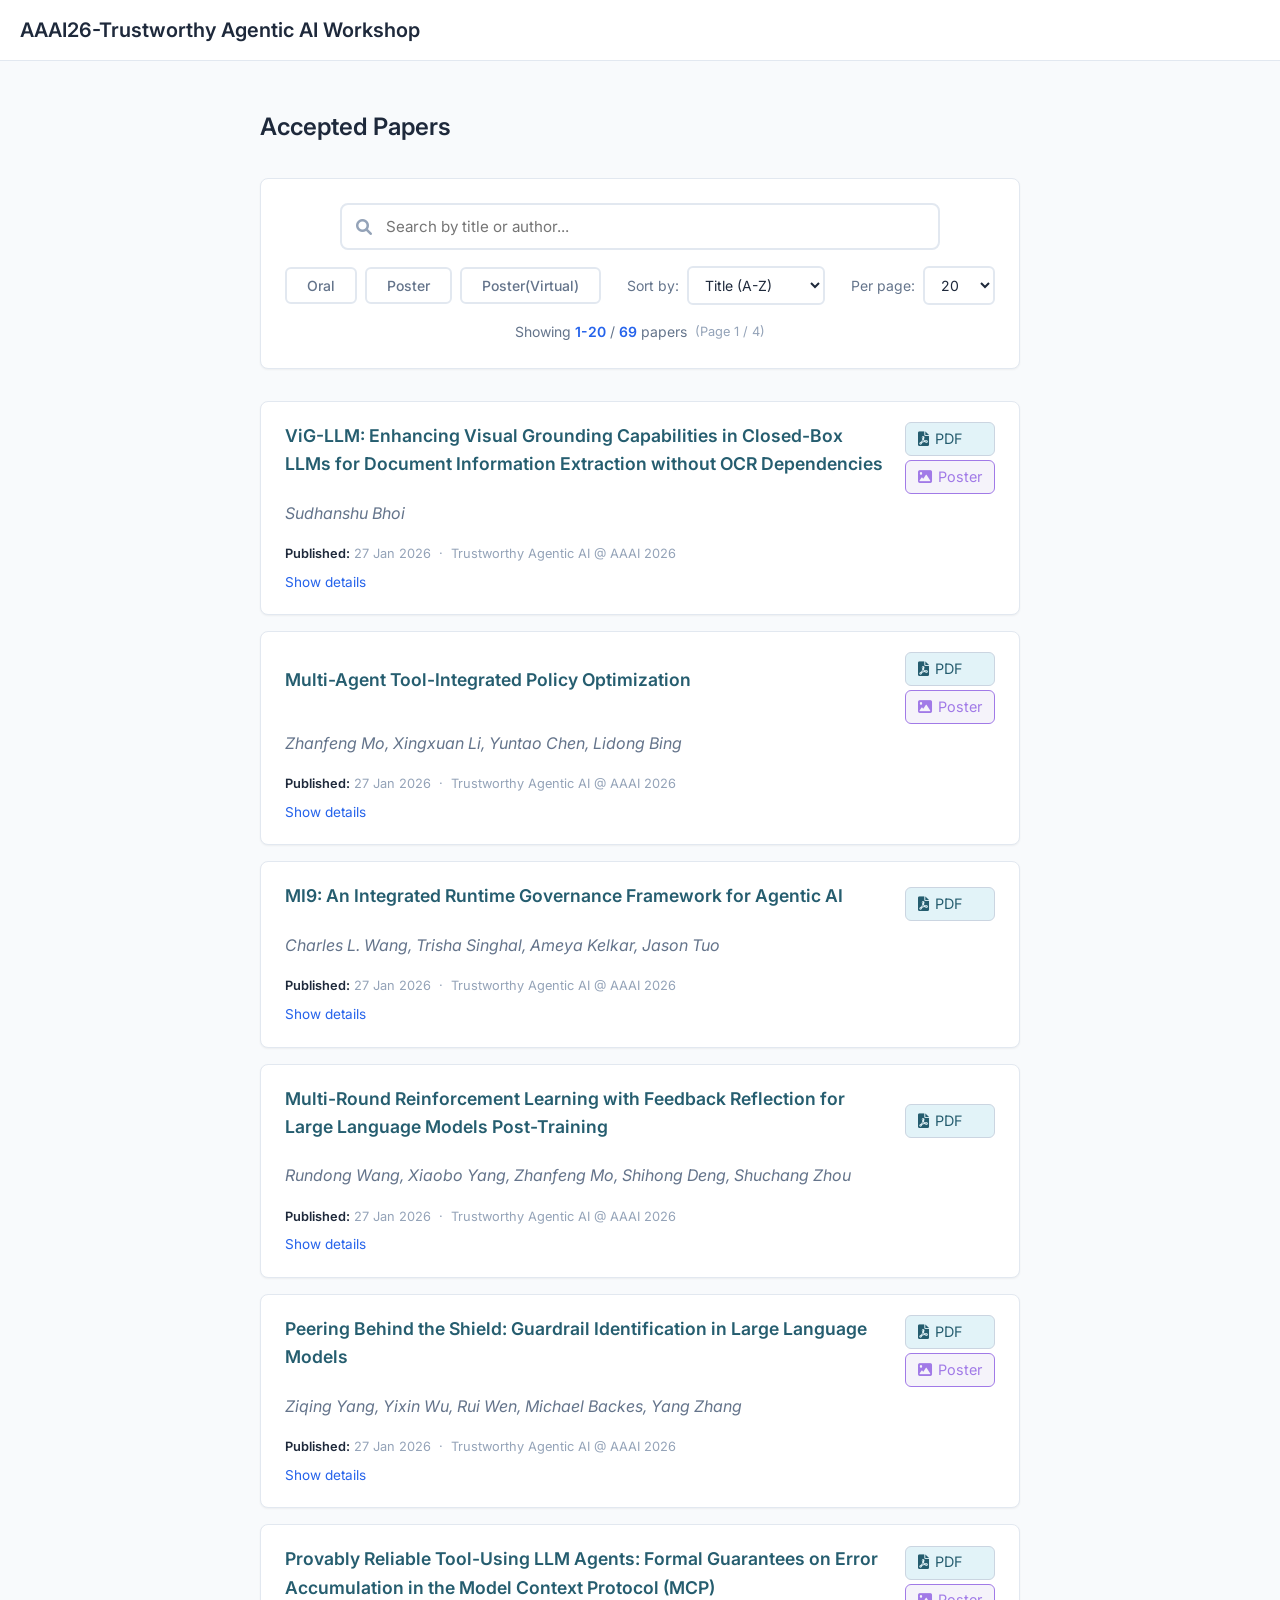
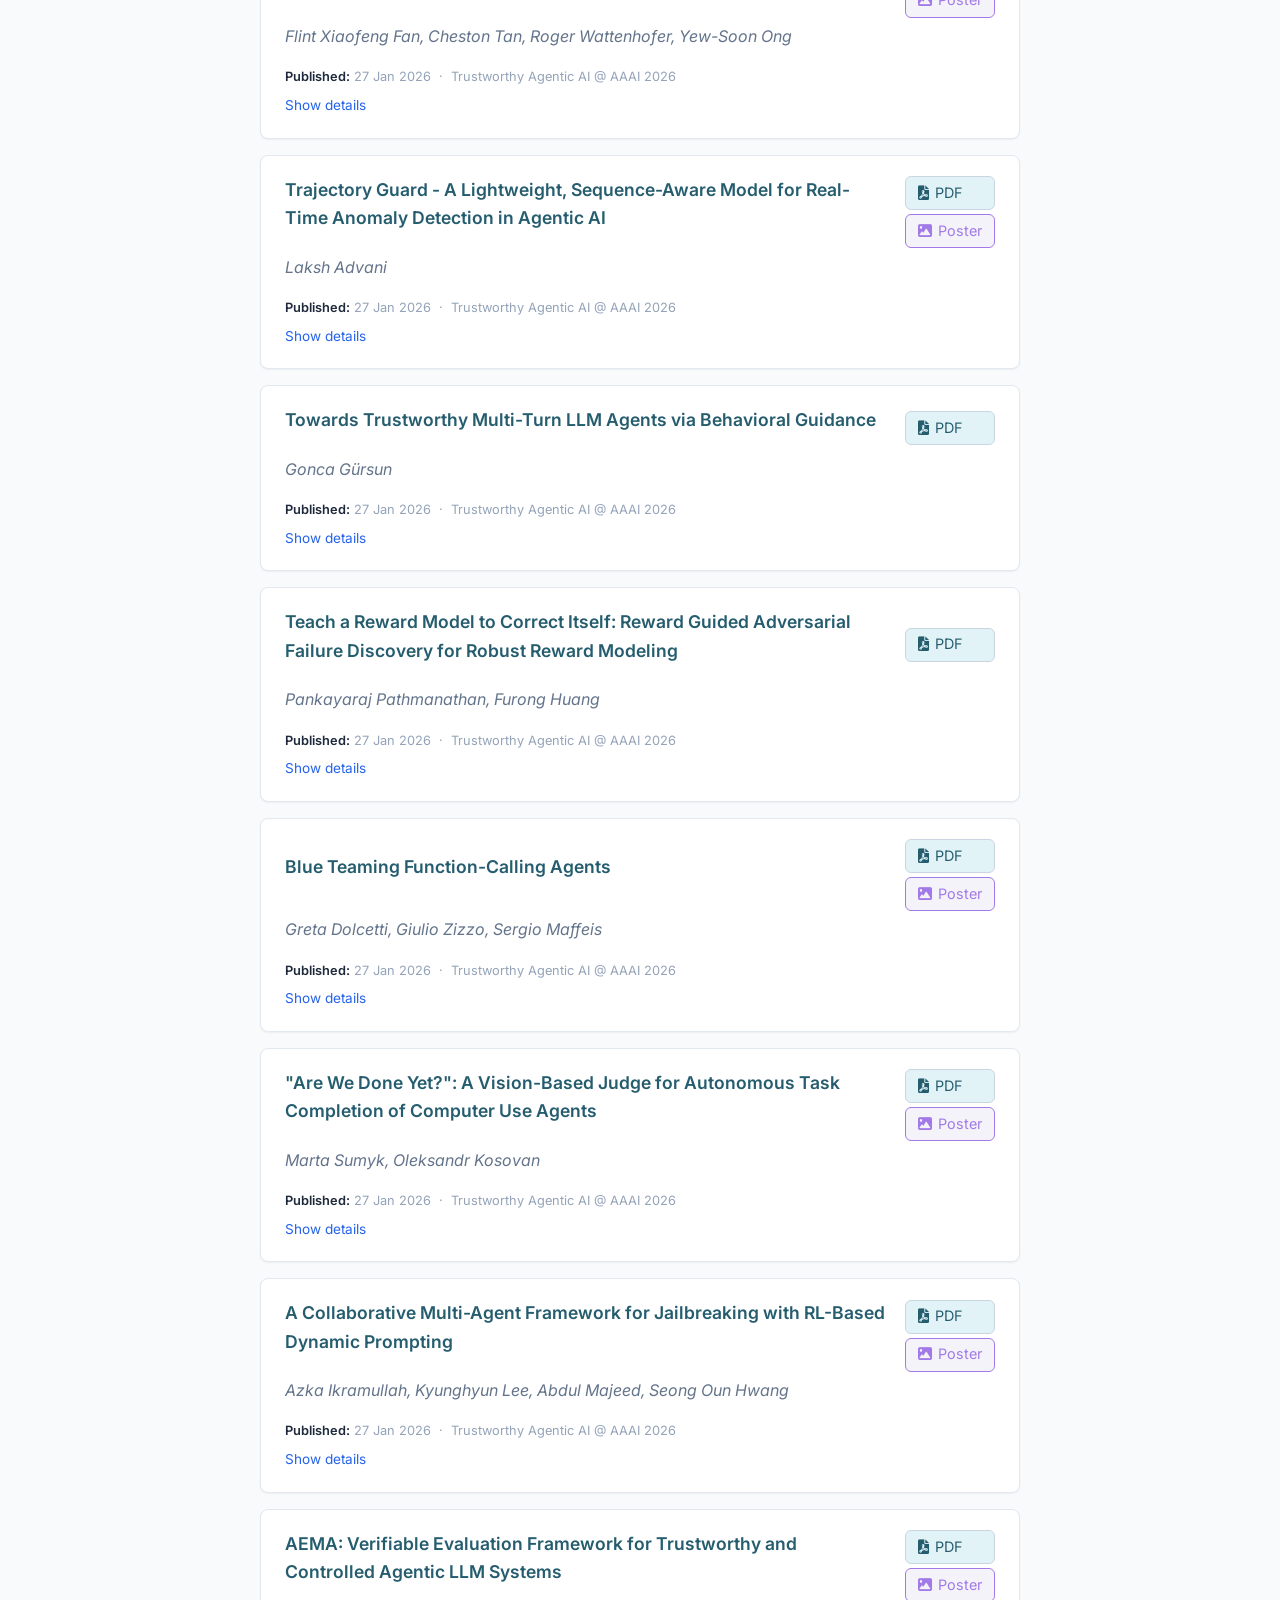
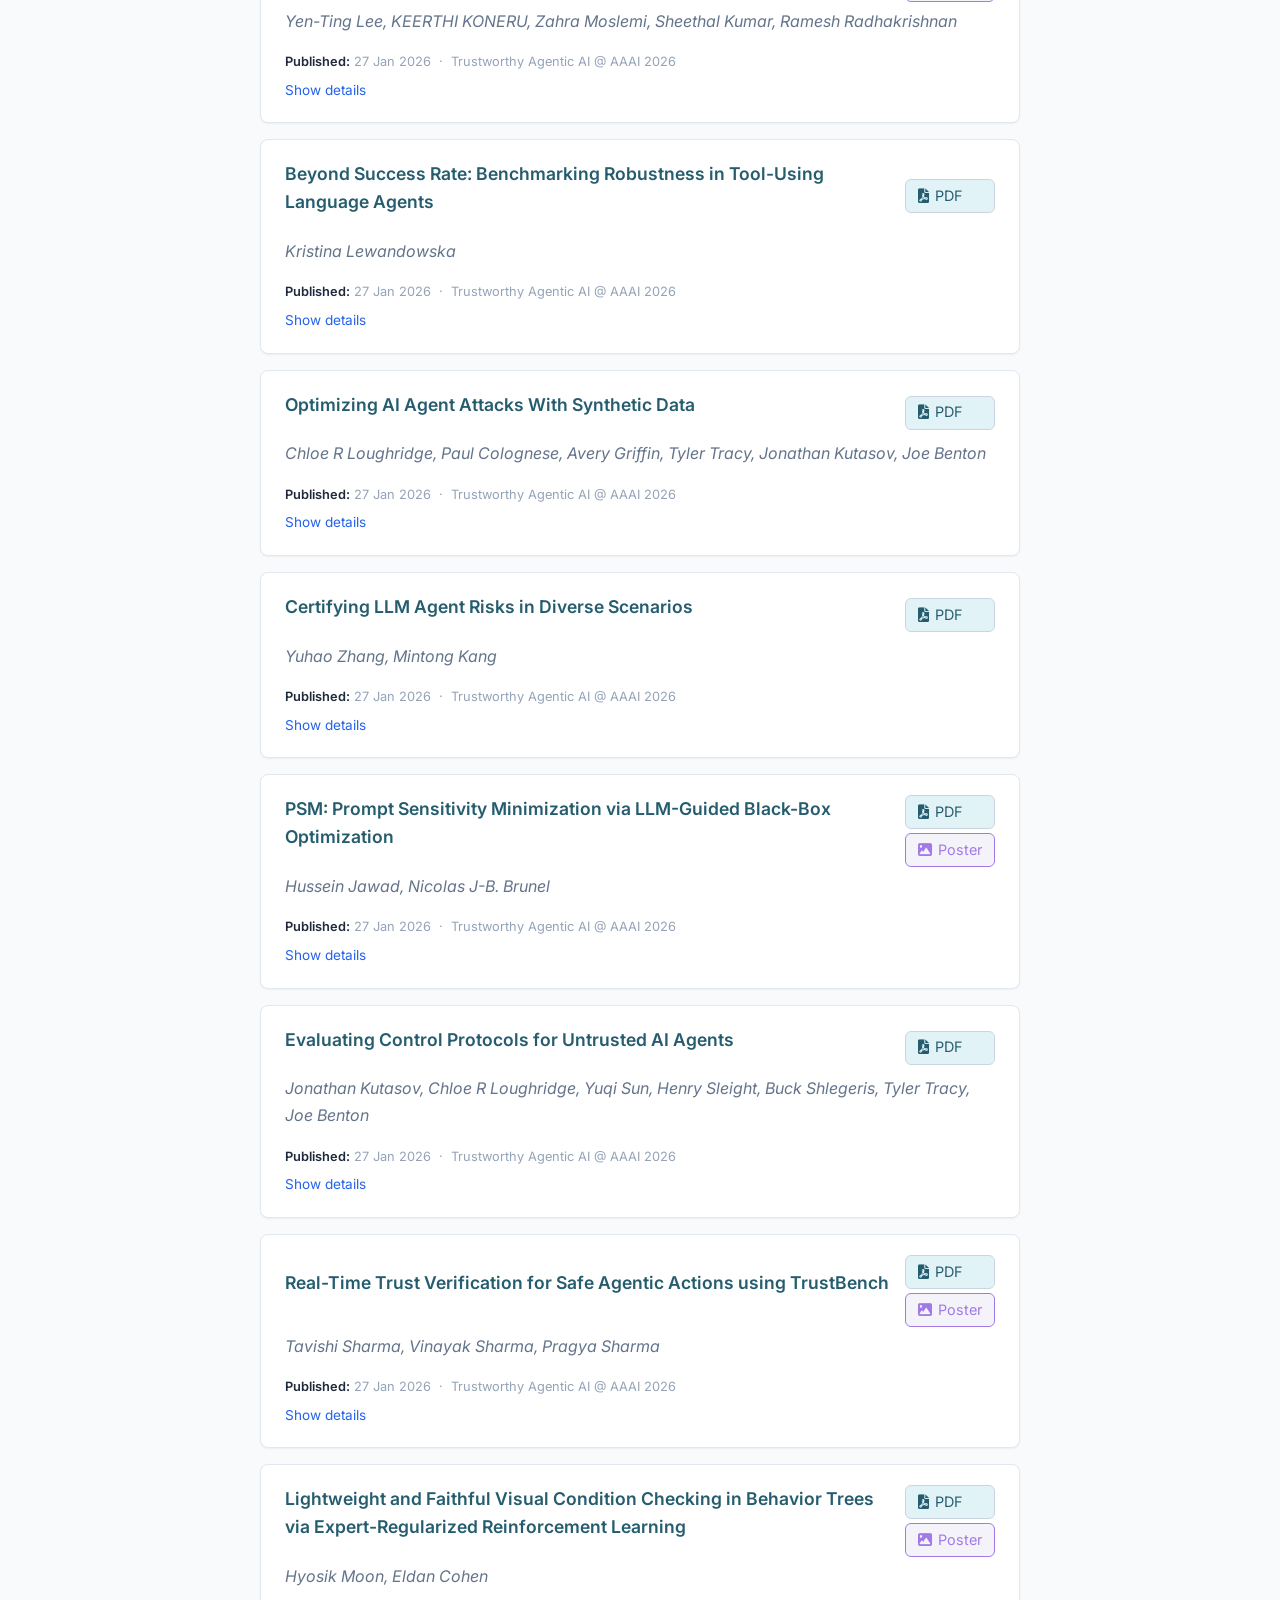
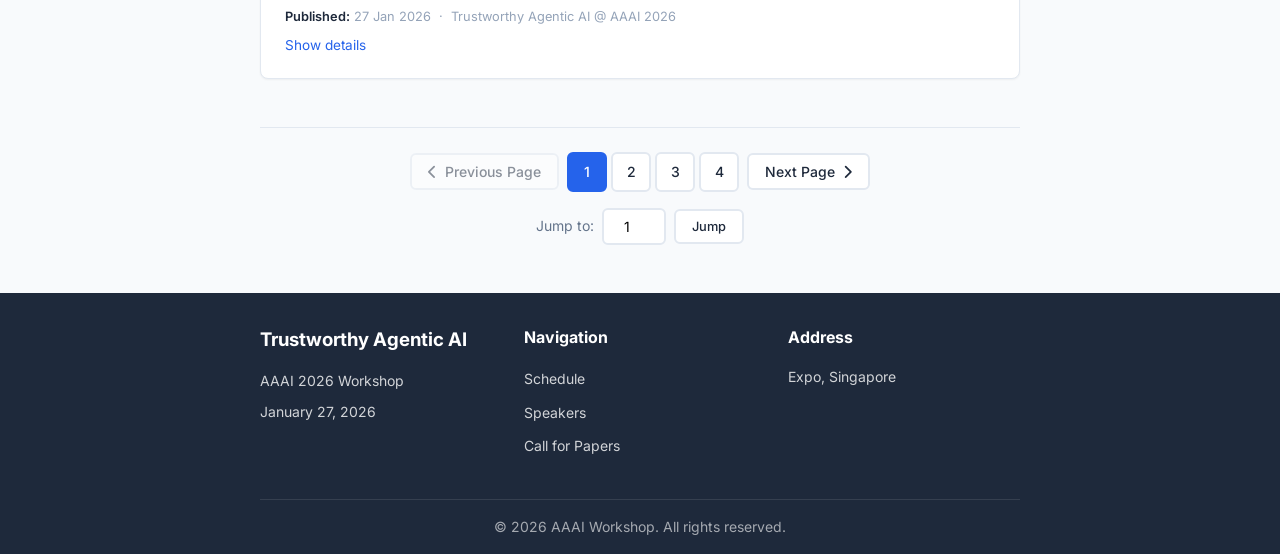
==== commit 2cf8041d: "Workshop1.24.3" ====
--- a/paper.html
+++ b/paper.html
@@ -48,9 +48,12 @@
                         </div>
                     </div>
                     <div class="filters-row">
-                        <!-- <div class="filter-buttons">
-                            <button class="filter-btn active" data-filter="all">全部</button>
-                        </div> -->
+                        <div class="filter-buttons">
+                            <button class="filter-btn" data-filter="oral">Oral</button>
+                            <button class="filter-btn" data-filter="poster">Poster</button>
+                            <button class="filter-btn" data-filter="virtual">Poster(Virtual)</button>
+                            
+                        </div>
                         <div class="sort-controls">
                             <label for="sortSelect">Sort by:</label>
                             <select id="sortSelect" class="sort-select">
@@ -82,7 +85,7 @@
                 <div class="paper-list" id="paperList">
                     <!-- 论文 3 -->
                     <article class="paper-row" 
-                        data-type="long" 
+                        data-type="poster" 
                         data-title="ViG-LLM: Enhancing Visual Grounding Capabilities in Closed-Box LLMs for Document Information Extraction without OCR Dependencies" 
                         data-authors="Sudhanshu Bhoi"
                         data-abstract="Large Language Models (LLMs) have shown remarkable capabilities in document processing, but their inability to provide visual grounding without OCR dependencies poses significant challenges in business-critical applications. Current solutions either require model fine-tuning or rely on external OCR services, introducing additional costs, latency, and limitations in handling derived information. This paper presents ViG-LLM, a novel framework that enables closed-box LLMs to generate localization information through a multi-agent system combining U-Net-based layout deconstruction with viewport identification tasks. Evaluated on the FATURA and CORD dataset, our framework achieves perfect accuracy over spatial reasoning tuned LLM like Amazon Nova Pro, while demonstrating superior template-specific consistency. The framework maintains robust performance across LLM architectures while reducing operational costs by 60% compared to Textract-based solutions. In real-world document processing applications, the framework helps retain the high reasoning capabilities of the system in document information extraction tasks while improving explainability, reliability and human interaction for information verification. Through human-in-the-loop learning and closed-box prompt alignment techniques, ViG-LLM provides a robust, adaptable solution for visual grounding tasks in document processing workflows.">
@@ -119,7 +122,7 @@
 
                     <!-- 论文 4 -->
                     <article class="paper-row" 
-                        data-type="long" 
+                        data-type="poster" 
                         data-title="Multi-Agent Tool-Integrated Policy Optimization" 
                         data-authors="Zhanfeng Mo, Xingxuan Li, Yuntao Chen, Lidong Bing"
                         data-abstract="Large language models (LLMs) increasingly rely on multi-turn tool-integrated planning for knowledge-intensive and complex reasoning tasks.
@@ -162,7 +165,7 @@
 
                     <!-- 论文 5 -->
                     <article class="paper-row" 
-                        data-type="long" 
+                        data-type="poster" 
                         data-title="MI9: An Integrated Runtime Governance Framework for Agentic AI" 
                         data-authors="Charles L. Wang, Trisha Singhal, Ameya Kelkar, Jason Tuo"
                         data-abstract="Agentic AI systems capable of reasoning, planning, and acting present governance challenges that differ fundamentally from conventional models. Because these systems can exhibit emergent, unexpected behaviors during execution, many risks cannot be fully anticipated pre-deployment. We present $\textbf{MI9}$, an integrated framework for runtime safety of agentic AI, where safety properties are enforced over live behavior sequences. MI9 provides six coordinated mechanisms: Agency-Risk Index, agent-semantic telemetry, goal-aware authorization monitoring, finite-state conformance engines, goal-conditioned drift detection, and graded containment, that operate model and infrastructure agnostically across heterogeneous agent stacks. MI9 is a framework layer that instruments and governs existing systems to enable systematic, safe deployment at scale. In evaluations over 1,000 diverse multi-domain synthetic scenarios, MI9 achieves high detection with low FPR. By shifting the locus of assurance to runtime safety, MI9 establishes a practical foundation for comprehensive, operational oversight of agentic AI.">
@@ -194,7 +197,7 @@
 
                     <!-- 论文 6 -->
                     <article class="paper-row" 
-                        data-type="long" 
+                        data-type="poster" 
                         data-title="Multi-Round Reinforcement Learning with Feedback Reflection for Large Language Models Post-Training" 
                         data-authors="Rundong Wang, Xiaobo Yang, Zhanfeng Mo, Shihong Deng, Shuchang Zhou"
                         data-abstract="While Large language models (LLMs) have demonstrated strong reasoning capabilities, solving complex tasks in interactive environments requires more than single-round responses; they must learn to act strategically, reflect on feedback, and iteratively refine their responses. In this paper, we propose Multi-round Reinforcement Learning (MRRL) for LLMs, a novel post-training framework to complete tasks through strategic interactions with environments while learning to revise their responses by reflecting on and integrating the environment feedback. Beyond environment rewards, our MRRL leverages text-based feedback from the environment, which provides richer and more explicit guidance toward task completion. We formalize the LLM interaction process as a Markov Decision Process (MDP) and derive the proximal policy gradient update for MRRL. To help the LLM reflect on and leverage environmental feedback, we propose the Feedback Reflection Imitation Learning algorithm, which uses an LLM to generate feedback reflection and alleviate the distribution gap for imitation learning from successful trajectories. We conduct extensive experiments across diverse tasks, including text-based games, mathematical problems, search tasks, and logical puzzles, validating that our MRRL achieves stable multi-round RL training for LLMs in various environments. Furthermore, MRRL reduces the number of interaction rounds needed to complete tasks, unleashing the full potential of LLMs in multi-round reasoning.">
@@ -226,7 +229,7 @@
 
                     <!-- 论文 7 -->
                     <article class="paper-row" 
-                        data-type="long" 
+                        data-type="poster" 
                         data-title="Peering Behind the Shield: Guardrail Identification in Large Language Models" 
                         data-authors="Ziqing Yang, Yixin Wu, Rui Wen, Michael Backes, Yang Zhang"
                         data-abstract="With the rapid adoption of large language models (LLMs), conversational AI agents have become widely deployed across real-world applications. To enhance safety, these agents are often equipped with guardrails that moderate harmful content. Identifying the guardrails in an agent thus becomes critical for adversaries to understand the system and design guard-specific attacks. In this work, we introduce AP-Test, a novel approach that leverages guard-specific adversarial prompts to detect the identity of guardrails deployed in black-box AI agents. Our method addresses key challenges in this task, including the influence of safety-aligned LLMs and other guardrails, as well as a lack of principled decision-making strategies. AP-Test employs two complementary testing strategies, input and output guard tests, and a new metric, match score, to enable robust identification. Experiments across diverse agents and four open-source guardrails demonstrate that AP-Test achieves perfect classification accuracy in multiple scenarios. Ablation studies further highlight the necessity of our proposed components. Our findings reveal a practical path toward guardrail identification in real-world AI systems.">
@@ -263,7 +266,7 @@
 
                     <!-- 论文 8 -->
                     <article class="paper-row" 
-                        data-type="long" 
+                        data-type="poster" 
                         data-title="Provably Reliable Tool-Using LLM Agents: Formal Guarantees on Error Accumulation in the Model Context Protocol (MCP)" 
                         data-authors="Flint Xiaofeng Fan, Cheston Tan, Roger Wattenhofer, Yew-Soon Ong"
                         data-abstract="As AI agents powered by large language models (LLMs) increasingly use external tools for high-stakes decisions, a critical reliability question arises: how do errors propagate across sequential tool calls? We introduce the first theoretical framework for analyzing error accumulation in Model Context Protocol (MCP) agents, proving that cumulative distortion exhibits linear growth and high-probability deviations bounded by $O(\sqrt{T})$. This concentration property ensures predictable system behavior and rules out exponential failure modes. We develop a hybrid distortion metric combining discrete fact matching with continuous semantic similarity, then establish martingale concentration bounds on error propagation through sequential tool interactions. Experiments across Qwen2-7B, Llama-3-8B, and Mistral-7B validate our theoretical predictions, showing empirical distortion tracks the linear trend with deviations consistently within $O(\sqrt{T})$ envelopes. Key findings include: semantic weighting reduces distortion by 80\%, and periodic re-grounding approximately every 8 steps suffices for error control. We translate these concentration guarantees into actionable deployment principles for trustworthy agent systems.">
@@ -300,7 +303,7 @@
 
                     <!-- 论文 9 -->
                     <article class="paper-row" 
-                        data-type="long" 
+                        data-type="poster" 
                         data-title="Trajectory Guard - A Lightweight, Sequence-Aware Model for Real-Time Anomaly Detection in Agentic AI" 
                         data-authors="Laksh Advani"
                         data-abstract="Autonomous LLM agents generate multi-step action plans that can fail due to contextual misalignment or structural incoherence. Existing anomaly detection methods are ill-suited for this challenge: mean-pooling embeddings dilutes anomalous steps, while contrastive-only approaches ignore sequential structure. Standard unsupervised methods on pre-trained embeddings achieve F1-scores no higher than 0.69. We introduce Trajectory Guard, a Siamese Recurrent Autoencoder with a hybrid loss function that jointly learns task-trajectory alignment via contrastive learning and sequential validity via reconstruction. This dual objective enables unified detection of both &quot;wrong plan for this task&quot; and &quot;malformed plan structure.&quot; On benchmarks spanning synthetic perturbations and real-world failures from security audits (RAS-Eval) and multi-agent systems (Who\&amp;When), we achieve F1-scores of 0.88--0.94 on balanced sets and recall of 0.86--0.92 on imbalanced external benchmarks. At 32 ms inference latency, our approach runs 17--27$\times$ faster than LLM Judge baselines, enabling real-time safety verification in production deployments.">
@@ -337,7 +340,7 @@
 
                     <!-- 论文 10 -->
                     <article class="paper-row" 
-                        data-type="long" 
+                        data-type="poster" 
                         data-title="Towards Trustworthy Multi-Turn LLM Agents via Behavioral Guidance" 
                         data-authors="Gonca Gürsun"
                         data-abstract="Large Language Models (LLMs) demonstrate strong reasoning and generation abilities, yet their behavior in multi-turn tasks often lacks reliability and verifiability.  
@@ -373,7 +376,7 @@
 
                     <!-- 论文 11 -->
                     <article class="paper-row" 
-                        data-type="long" 
+                        data-type="poster" 
                         data-title="Teach a Reward Model to Correct Itself: Reward Guided Adversarial Failure Discovery for Robust Reward Modeling" 
                         data-authors="Pankayaraj Pathmanathan, Furong Huang"
                         data-abstract="Reward models (RMs) trained from human preferences are central to aligning large language models, yet they often break under distribution shift or targeted perturbations. Existing failure discovery methods rely on prior knowledge of preference attributes and therefore do not scale to new models or data. We introduce a preference distribution agnostic procedure that uses the reward model itself to guide controlled decoding toward mis specified responses while preserving the underlying preference class. Building on this discovery mechanism, we propose REFORM, a self improving RM framework that (i) searches for class consistent but reward inconsistent variants and (ii) fine tunes the RM on a small, targeted augmentation of these failures. On Anthropic Helpful Harmless and PKU Beavertails, REFORM consistently improves robustness without degrading in distribution reward quality across different models (e.g., Mistral-7B and Qwen-14B), with an average improvement of 35%_45%. Further, across Best of N sampling, PPO, and DPO, REFORM preserves downstream generation quality and reduces spurious correlations. Our results show that RMs can serve as their own adversary to expose and fix blind spots, yielding robust alignment without manual attribute priors or large scale relabeling.">
@@ -405,7 +408,7 @@
 
                     <!-- 论文 13 -->
                     <article class="paper-row" 
-                        data-type="long" 
+                        data-type="poster" 
                         data-title="Blue Teaming Function-Calling Agents" 
                         data-authors="Greta Dolcetti, Giulio Zizzo, Sergio Maffeis"
                         data-abstract="We present an experimental evaluation that assesses the robustness of four open source LLMs claiming function-calling
@@ -444,7 +447,7 @@
 
                     <!-- 论文 14 -->
                     <article class="paper-row" 
-                        data-type="long" 
+                        data-type="poster" 
                         data-title="&quot;Are We Done Yet?&quot;: A Vision-Based Judge for Autonomous Task Completion of Computer Use Agents" 
                         data-authors="Marta Sumyk, Oleksandr Kosovan"
                         data-abstract="Computer Use Agents (CUAs) are designed to autonomously operate digital interfaces, yet they often fail to reliably determine whether a given task has been successfully completed. We present an autonomous evaluation and feedback framework that leverages Vision__anguage Models (VLMs) to assess task completion directly from screenshots and task descriptions. Our dataset covers $42$ built-in macOS applications and $1{,}260$ human-labeled tasks, covering a wide range of scenarios. Our framework achieves up to $73\%$ percent classification accuracy in task success detection and yields an average relative improvement of $27\%$ percent in the overall task success rate of CUAs when evaluator feedback is applied. These results demonstrate that vision-based evaluation can serve as an actionable feedback mechanism that significantly improves the reliability and self-correction of autonomous computer-use agents.">
@@ -481,7 +484,7 @@
 
                     <!-- 论文 15 -->
                     <article class="paper-row" 
-                        data-type="long" 
+                        data-type="poster" 
                         data-title="A Collaborative Multi-Agent Framework for Jailbreaking with RL-Based Dynamic Prompting" 
                         data-authors="Azka Ikramullah, Kyunghyun Lee, Abdul Majeed, Seong Oun Hwang"
                         data-abstract="Evaluating large language models (LLMs) under adversarial prompting remains difficult: heuristic and genetic red-teaming pipelines require heavy hand-tuning and are query-inefficient, while recent reinforcement learning based attacks often optimize sparse or binary rewards (e.g., pass/fail, cosine similarity), yielding unstable training and low diversity. In this paper, we present a rating-based adversarial RL framework that formulates jailbreak discovery as dense-reward optimization. The proposed framework closes the loop among (i) a Soft Actor--Critic (SAC) agent attacker with hybrid discrete--continuous actions (operator family + style sliders), (ii) a controllable rewriter LLM that preserves intent while injecting surface diversity and stealth, and (iii) a calibrated judge LLM that assigns five absolute ratings---\emph{Success, Stealth, Novelty, Efficiency, Impact}. A curriculum-weighted aggregation converts these ratings into a continuous reward, and stratified replay, early-exit, and de-duplication further improve sample and query efficiency. We instantiate the judge as LLaMA-3-Instruct and the rewriter as Yi-9B, and evaluate across three target models (LLaMA-3, Qwen-2.5-7B, Mistral-7B) using the SORRY-Bench dataset for training seeds/priors and the out-of-distribution harmful subset of the JailbreakBench dataset for testing. Empirically, our framework achieves up to a 15\% higher attack success rate while maintaining greater prompt novelty and stealth. These results indicate that dense, interpretable rating signals paired with off-policy optimization provide a scalable foundation for safety-aligned, query-efficient jailbreak evaluation.">
@@ -518,7 +521,7 @@
 
                     <!-- 论文 16 -->
                     <article class="paper-row" 
-                        data-type="long" 
+                        data-type="poster" 
                         data-title="AEMA: Verifiable Evaluation Framework for Trustworthy and Controlled Agentic LLM Systems" 
                         data-authors="Yen-Ting Lee, KEERTHI KONERU, Zahra Moslemi, Sheethal Kumar, Ramesh Radhakrishnan"
                         data-abstract="Evaluating large language model (LLM)-based multi-agent systems remains a critical challenge, as these systems must exhibit reliable coordination, transparent decision-making, and verifiable performance across evolving tasks. Existing evaluation approaches often limit themselves to single-response scoring or narrow benchmarks, which lack stability, extensibility, and automation when deployed in enterprise settings at multi-agent scale. We present \textbf{AEMA (Adaptive Evaluation Multi-Agent)}, a process-aware and auditable framework that plans, executes, and aggregates multi-step evaluations across heterogeneous agentic workflows under human oversight. Compared to a single LLM-as-a-Judge, AEMA achieves greater stability, human alignment, and traceable records that support accountable automation. Our results on enterprise-style agent workflows simulated using realistic business scenarios demonstrate that AEMA provides a transparent and reproducible pathway toward responsible evaluation of LLM-based multi-agent systems.">
@@ -555,7 +558,7 @@
 
                     <!-- 论文 17 -->
                     <article class="paper-row" 
-                        data-type="long" 
+                        data-type="poster" 
                         data-title="Beyond Success Rate: Benchmarking Robustness in Tool-Using Language Agents" 
                         data-authors="Kristina Lewandowska"
                         data-abstract="The deployment of tool-using language agents in real-world scenarios is hindered by their brittleness in the face of unreliable tools and environments. While current benchmarks focus on task success in idealized conditions, they fail to measure robustness__he ability to handle and recover from failures. This paper introduces a novel benchmarking framework that moves beyond success rate by systematically injecting a taxonomy of realistic faults into established environments like ToolBench and WebArena. We evaluate state-of-the-art agents on new metrics such as Recovery Rate and Unrecoverable Failure Rate, revealing a significant robustness gap. Our results show that even powerful models like GPT-4 Turbo struggle with basic errors, with recovery rates below 60%. Furthermore, we demonstrate that adversarial fine-tuning on our synthetic failure data can significantly improve robustness, providing a clear pathway for developing more reliable and trustworthy agentic AI systems.">
@@ -587,7 +590,7 @@
 
                     <!-- 论文 18 -->
                     <article class="paper-row" 
-                        data-type="long" 
+                        data-type="poster" 
                         data-title="Optimizing AI Agent Attacks With Synthetic Data" 
                         data-authors="Chloe R Loughridge, Paul Colognese, Avery Griffin, Tyler Tracy, Jonathan Kutasov, Joe Benton"
                         data-abstract="As AI deployments become more complex and high-stakes, it becomes increasingly important to be able to estimate their risk. AI control is one framework for doing so. However, good control evaluations require eliciting strong attack policies. This can be challenging in complex agentic environments where compute constraints leave us data-poor. In this work, we show how to optimize attack policies in SHADE-Arena, a dataset of diverse realistic control environments. We do this by decomposing attack capability into five constituent skills -- suspicion modeling, attack selection, plan synthesis, execution and subtlety -- and optimizing each component individually. To get around the constraint of limited data, we develop a probabilistic model of attack dynamics, optimize our attack hyperparameters using this simulation, and then show that the results transfer to SHADE-Arena. This results in a substantial improvement in attack strength, reducing safety score from a baseline of 0.87 to 0.41 using our scaffold.">
@@ -619,7 +622,7 @@
 
                     <!-- 论文 19 -->
                     <article class="paper-row" 
-                        data-type="long" 
+                        data-type="poster" 
                         data-title="Certifying LLM Agent Risks in Diverse Scenarios" 
                         data-authors="Yuhao Zhang, Mintong Kang"
                         data-abstract="Large language models (LLMs)-powed agents have demonstrated impressive generative capabilities but remain susceptible to hallucinations, factual inaccuracy, and policy violations. Quantifying and certifying these generation risks is fundamental to ensuring their trustworthy deployment. This paper proposes a unified statistical framework for \emph{certifying LLM agent generation risks} under finite samples. We formalize risk as a bounded functional of the model__ conditional distribution and develop three complementary certification paradigms: (1) \textbf{Concentration-based certification}, which leverages classical inequalities to bound population risk; (2) \textbf{Conformal generation risk certification}, which provides distribution-free, finite-sample guarantees using conformal prediction; and (3) \textbf{Online conformal certification}, which extends these guarantees to temporally dependent or adaptive settings. We establish theoretical coverage guarantees for each paradigm and empirically evaluate them across factuality, toxicity, and policy-violation benchmarks. Our results demonstrate that conformal and online certification achieve valid and adaptive risk coverage while maintaining computational efficiency, paving the way toward practical, provably safe LLM agent deployment.">
@@ -651,7 +654,7 @@
 
                     <!-- 论文 20 -->
                     <article class="paper-row" 
-                        data-type="long" 
+                        data-type="oral" 
                         data-title="PSM: Prompt Sensitivity Minimization via LLM-Guided Black-Box Optimization" 
                         data-authors="Hussein Jawad, Nicolas J-B. Brunel"
                         data-abstract="System prompts are critical for guiding the behavior of Large Language Models (LLMs), yet they often contain proprietary logic or sensitive information, making them a prime target for extraction attacks. Adversarial queries can successfully elicit these hidden instructions, posing significant security and privacy risks. Existing defense mechanisms frequently rely on heuristics, incur substantial computational overhead, or are inapplicable to models accessed via black-box APIs. This paper introduces a novel framework for hardening system prompts through shield appending, a lightweight approach that adds a protective textual layer to the original prompt. Our core contribution is the formalization of prompt hardening as a utility-constrained optimization problem. We leverage an LLM-as-optimizer to search the space of possible SHIELDs, seeking to minimize a leakage metric derived from a suite of adversarial attacks, while simultaneously preserving task utility above a specified threshold, measured by semantic fidelity to baseline outputs. This black-box, optimization-driven methodology is lightweight and practical, requiring only API access to the target and optimizer LLMs. We demonstrate empirically that our optimized SHIELDs significantly reduce prompt leakage against a comprehensive set of extraction attacks, outperforming established baseline defenses without compromising the model&#x27;s intended functionality. Our work presents a paradigm for developing robust, utility-aware defenses in the escalating landscape of LLM security. The code is made public on the following link: \url{https://github.com/psm-defense/psm}">
@@ -688,7 +691,7 @@
 
                     <!-- 论文 21 -->
                     <article class="paper-row" 
-                        data-type="long" 
+                        data-type="poster" 
                         data-title="Evaluating Control Protocols for Untrusted AI Agents" 
                         data-authors="Jonathan Kutasov, Chloe R Loughridge, Yuqi Sun, Henry Sleight, Buck Shlegeris, Tyler Tracy, Joe Benton"
                         data-abstract="As AI systems become more capable and widely deployed as agents, ensuring their safe operation becomes critical. AI control offers one approach to mitigating the risk from untrusted AI agents by monitoring their actions and intervening or auditing when necessary. Evaluating the safety of these protocols requires understanding both their effectiveness against current attacks and their robustness to adaptive adversaries. In this work, we systematically evaluate a range of control protocols in SHADE-Arena, a dataset of diverse agentic environments. First, we evaluate blue team protocols, including deferral to trusted models, resampling, and deferring on critical actions, against a default attack policy. We find that resampling for incrimination and defering on critical actions perform best, increasing safety from 50\% to 96\%. We then iterate on red team strategies against these protocols and find that attack policies with additional affordances, such as knowledge of when resampling occurs or the ability to simulate monitors, can substantially improve attack success rates against our resampling strategy, decreasing safety to 17\%. However, deferring on critical actions is highly robust to even our strongest red team strategies, demonstrating the importance of denying attack policies access to protocol internals.">
@@ -720,7 +723,7 @@
 
                     <!-- 论文 22 -->
                     <article class="paper-row" 
-                        data-type="long" 
+                        data-type="poster" 
                         data-title="Real-Time Trust Verification for Safe Agentic Actions using TrustBench" 
                         data-authors="Tavishi Sharma, Vinayak Sharma, Pragya Sharma"
                         data-abstract="As large language models evolve from conversational assistants to autonomous agents, ensuring trustworthiness requires a fundamental shift from post-hoc evaluation to real-time action verification. Current frameworks like AgentBench evaluate task completion, while TrustLLM and HELM assess output quality after generation. However, none of these prevent harmful actions during agent execution. We present TrustBench, a dual-mode framework that (1) benchmarks trust across multiple dimensions using both traditional metrics and LLM-as-a-Judge evaluations, and (2) provides a toolkit agents invoke before taking actions to verify safety and reliability. Unlike existing approaches, TrustBench intervenes at the critical decision point: after an agent formulates an action but before execution. Domain-specific plugins encode specialized safety requirements for healthcare, finance, and technical domains.
@@ -758,7 +761,7 @@
 
                     <!-- 论文 23 -->
                     <article class="paper-row" 
-                        data-type="long" 
+                        data-type="oral" 
                         data-title="Lightweight and Faithful Visual Condition Checking in Behavior Trees via Expert-Regularized Reinforcement Learning" 
                         data-authors="Hyosik Moon, Eldan Cohen"
                         data-abstract="Behavior trees provide a transparent and modular structure for encoding expert-designed policies, enabling interpretable decision-making in complex tasks. Yet, applying behavior trees to high-dimensional perceptual inputs such as images or language is challenging as defining symbolic predicates over raw perceptual data is non-trivial. While state-of-the-art large multimodal models (such as vision-language models) can overcome this issue by utilizing natural language queries over perceptual inputs, they incur high computational cost, making them unsuitable for many applications. Imitation learning offers a way to distill these experts into compact models, though it requires extensive supervision. In contrast, reinforcement learning reduces the need for costly supervision but risks misalignment of condition nodes with their intended semantics as well as poor credit assignment. To address these challenges, we introduce CERL (Condition-node Expert-regularized Reinforcement Learning), a framework that leverages expert-regularized reinforcement learning to preserve semantic faithfulness, while employing a factorized policy that aggregates sequential condition-node decisions into a single decision unit to alleviate credit assignment challenges. Experiments across seven tasks from the GymCards, FrozenLake, and BabyAIText suites demonstrate that our framework outperforms pure imitation learning or reinforcement learning baselines, retains strong agreement with expert decisions, and achieves substantial gains in inference speed and model size over expert models.">
@@ -795,7 +798,7 @@
 
                     <!-- 论文 24 -->
                     <article class="paper-row" 
-                        data-type="long" 
+                        data-type="poster" 
                         data-title="The Trust Paradox: When Over-Alignment Reduces Human Trust in Agentic LLMs" 
                         data-authors="Gokul Srinath Seetha Ram"
                         data-abstract="We present evidence for a Trust Paradox in AI alignment: increasing alignment intensity beyond optimal levels actually reduces human trust in AI systems. Through 120 dialogues across four large language models and five decision-making scenarios, we demonstrate that peak trust occurs at minimal alignment (α = 0.0), while over-alignment (α &gt; 0.6) reduces trust. Our analysis reveals that authenticity strongly correlates with trust (r = 0.771), whereas obedience correlates negatively (r = _0.450). This counterintuitive pattern implies that maximizing alignment does not necessarily maximize safety or reliability. We define quantitative trust metrics__ncluding authenticity, obedience, and a controlled dissent coefficient__nd show that trust follows a non-monotonic curve with respect to alignment intensity. The findings suggest that optimal alignment requires balancing safety constraints with perceived authenticity rather than maximizing compliance. This has major implications for designing trustworthy agentic AI systems, emphasizing the need for calibrated alignment strategies that sustain both robustness and human trust.">
@@ -827,7 +830,7 @@
 
                     <!-- 论文 25 -->
                     <article class="paper-row" 
-                        data-type="long" 
+                        data-type="poster" 
                         data-title="ShieldBench: A Comprehensive Benchmark for Evaluating the Persistence of LLM Safety Interventions" 
                         data-authors="Mert Ogul, Rishitha Voleti, Shanduojiao Jiang"
                         data-abstract="Large Language Models (LLMs) are increasingly relied upon for information access and decision support, yet they continue to struggle with distinguishing between benign and harmful prompts. Existing evaluation protocols fall short: some rely on unrealistic assumptions, while others provide only partial assessments of model safety. We introduce ShieldBench, a benchmark designed to evaluate not only immediate safety compliance but also the persistence of safety interventions under realistic usage conditions. Our benchmark incorporates a suite of recent weight-space editing techniques (Task-Vector Negation, Diverse Inversion, Guided Distortion, AlphaEdit, SafetyLora, and TaLoS Sparsity) applied across multiple open-source models and diverse safety datasets like HarmBench. By evaluating performance under both greedy and sampling-based decoding, we capture conditions closer to real world deployments. Our results reveal persistence depends critically on weight-space geometry, providing actionable insights for building durable LLM safety.">
@@ -859,7 +862,7 @@
 
                     <!-- 论文 27 -->
                     <article class="paper-row" 
-                        data-type="long" 
+                        data-type="poster" 
                         data-title="Improving Physics Reasoning in Large Language Models Using Mixture of Refinement Agents" 
                         data-authors="Raj Jaiswal, Dhruv Jain, Harsh Parimal Popat, Abhishek Dharmadhikari, Atharva Marathe, Avinash Anand, Shin&#x27;ichi Satoh, Rajiv Ratn Shah"
                         data-abstract="Large Language Models (LLMs) demonstrate remarkable capabilities in various reasoning tasks. However, they encounter significant challenges when it comes to scientific reasoning, particularly in physics, which requires not only mathematical reasoning but also factual and conceptual understanding. When addressing complex physics problems, LLMs typically face three key issues: problem miscomprehension, incorrect concept application, and computational errors. While each of these problems can be addressed individually, there is a need for a generalized approach that can tackle all three issues simultaneously. To address this, we introduce Mixture of Refinement Agents (MoRA), a novel agentic refinement framework that iteratively refines the LLM generated base solution by correcting the aforementioned errors, resulting in a significant performance improvement for open-source LLMs. Our approach aims to bridge the gap between open-source LLMs and GPT-4o by utilizing the latter as error identifier to guide these refinement agents. We evaluate our approach on the SciEval and MMLU subsets along with our own physics dataset (PhysicsQA). MoRA significantly improves the performance of Llama-3-70B and Gemma-2-27B on these datasets, achieving up to a 16% increase in final answer accuracy.">
@@ -896,7 +899,7 @@
 
                     <!-- 论文 28 -->
                     <article class="paper-row" 
-                        data-type="long" 
+                        data-type="poster" 
                         data-title="The Multi-Agent Off-Switch Game" 
                         data-authors="Akash Agrawal, Soroush Ebadian, Lewis Hammond"
                         data-abstract="The off-switch game framework has been instrumental in understanding corrigibility _ the property that AI agents should allow human oversight and intervention. In single-agent settings, uncertainty about human preferences naturally incentivizes agents to defer to human judgment. However, as AI systems increasingly operate in multi-agent environments, a crucial question arises: does corrigibility compose across multiple agents? We introduce the multi-agent off-switch game and demonstrate that individually corrigible agents can become collectively incorrigible when strategic interactions are considered. Through formal analysis and illustrative examples, we show that corrigibility is not compositional and identify conditions under which group incorrigibility emerges. Our results highlight fundamental challenges for AI safety in multi-agent settings and suggest the need for new approaches that explicitly address collective dynamics.">
@@ -928,42 +931,16 @@
 
                     <!-- 论文 29 -->
                     <article class="paper-row" 
-                        data-type="long" 
+                        data-type="virtual" 
                         data-title="Building Real-time Awareness of Out-of-distribution in Trajectory Prediction for Autonomous Vehicles" 
                         data-authors="Tongfei Guo, Taposh Banerjee, Lili Su"
-                        data-abstract="Ensuring trust and control in autonomous systems requires
-that they remain robust and reliable when facing the unpre-
-dictable complexity of the real world. In the context of agen-
-tic AI for autonomous driving, accurate trajectory prediction
-is foundational to safety-critical decision-making. However,
-due to discrepancies between training data and real-world
-conditions encountered during inference, even well-trained
-machine learning models may produce unreliable predictions.
-Such sim-to-real gaps (also known as imperfect training data)
-may be unavoidable due to the overwhelming complexity of
-data annotation and environment uncertainties. To support
-verifiable and trustworthy autonomy, we present a principled
-and computationally efficient framework for detecting when
-a model__ predictions deviate from expected, in-distribution
-behavior. Leveraging the intuition that in-distribution (ID)
-scenes exhibit error patterns similar to training data, while
-out-of-distribution (OOD) scenes do not, we formulate OOD
-detection as a quickest change-point detection problem, en-
-abling timely recognition of subtle or deceptive shifts in driv-
-ing scenes that may compromise reliability. We address the
-challenging settings where the OOD scenes are deceptive,
-meaning that they are not easily detectable by human intu-
-itions. Our solutions can handle the occurrence of OOD at
-any time during trajectory prediction inference. Experimental
-results on multiple real-world datasets demonstrate the effec-
-tiveness of our methods.">
+                        data-abstract="Ensuring trust and control in autonomous systems requires that they remain robust and reliable when facing the unpredictable complexity of the real world. In the context of agentic AI for autonomous driving, accurate trajectory prediction is foundational to safety-critical decision-making. However, due to discrepancies between training data and real-world conditions encountered during inference, even well-trained machine learning models may produce unreliable predictions. Such sim-to-real gaps (also known as imperfect training data) may be unavoidable due to the overwhelming complexity of data annotation and environment uncertainties. To support verifiable and trustworthy autonomy, we present a principled and computationally efficient framework for detecting when a model's predictions deviate from expected, in-distribution behavior. Leveraging the intuition that in-distribution (ID) scenes exhibit error patterns similar to training data, while out-of-distribution (OOD) scenes do not, we formulate OOD detection as a quickest change-point detection problem, enabling timely recognition of subtle or deceptive shifts in driving scenes that may compromise reliability. We address the challenging settings where the OOD scenes are deceptive, meaning that they are not easily detectable by human intuitions. Our solutions can handle the occurrence of OOD at any time during trajectory prediction inference. Experimental results on multiple real-world datasets demonstrate the effectiveness of our methods.">
                         <div class="paper-row-main">
                             <div class="paper-row-title-wrapper">
                                 <h3 class="paper-row-title">
                                     Building Real-time Awareness of Out-of-distribution in Trajectory Prediction for Autonomous Vehicles
                                 </h3>
                                 <div class="link">
-                                    
                                     <a href="AAAI-Workshop/29.pdf" class="paper-row-pdf" target="_blank" aria-label="View PDF">
                                         <i class="fas fa-file-pdf"></i>
                                         <span>PDF</span>
@@ -973,7 +950,11 @@
                                         <i class="fas fa-image"></i>
                                         <span>Poster</span>
                                     </a>
-                                    
+
+                                    <a href="https://drive.google.com/file/d/16wcJfLdOnrJwBwPb9CzVF1qZxzLzOl4v/view?usp=drive_link" class="paper-row-video" target="_blank" aria-label="View Video">
+                                        <i class="fas fa-video"></i>
+                                        <span>Video</span>
+                                    </a>
                                 </div>
                             </div>
                             <p class="paper-row-authors">
@@ -990,7 +971,7 @@
 
                     <!-- 论文 30 -->
                     <article class="paper-row" 
-                        data-type="long" 
+                        data-type="poster" 
                         data-title="Agent-SafetyBench: Evaluating the Safety of LLM Agents" 
                         data-authors="Zhexin Zhang, Shiyao Cui, Yida Lu, Jingzhuo Zhou, Junxiao Yang, Hongning Wang, Minlie Huang"
                         data-abstract="As large language models (LLMs) are increasingly deployed as agents, their integration into interactive environments and tool use introduce new safety challenges beyond those associated with the models themselves. However, the absence of comprehensive benchmarks for evaluating agent safety presents a significant barrier to effective assessment and further improvement. In this paper, we introduce Agent-SafetyBench, a comprehensive benchmark designed to evaluate the safety of LLM agents. Agent-SafetyBench encompasses 349 interaction environments and 2,000 test cases, evaluating 8 categories of safety risks and covering 10 common failure modes frequently encountered in unsafe interactions. Our evaluation of 16 popular LLM agents reveals a concerning result: none of the agents achieves a safety score above 60\%. This highlights significant safety challenges in LLM agents and underscores the considerable need for improvement. Through failure mode and helpfulness analysis, we summarize two fundamental safety defects in current LLM agents: lack of robustness and lack of risk awareness. Furthermore, our findings suggest that reliance on defense prompts alone may be insufficient to address these safety issues, emphasizing the need for more advanced and robust strategies.">
@@ -1022,7 +1003,7 @@
 
                     <!-- 论文 31 -->
                     <article class="paper-row" 
-                        data-type="long" 
+                        data-type="poster" 
                         data-title="Trustworthy AI in the Agentic Lakehouse: from Concurrency to Governance" 
                         data-authors="Jacopo Tagliabue, Federico Bianchi, Ciro Greco"
                         data-abstract="Even as AI capabilities improve, most enterprises do not consider agents trustworthy enough to work on production data. In this paper, we argue that the path to trustworthy agentic workflows begins with solving the infrastructure problem first: traditional lakehouses are not suited for agent access patterns, but if we design one around transactions, governance follows. In particular, we draw an operational analogy to MVCC in databases and show why a direct transplant fails in a decoupled, multi-language setting. We then propose an agent-first design, Bauplan, that reimplements data and compute isolation in the lakehouse. We conclude by sharing a reference implementation of a self-healing pipeline, which couples agent reasoning with all the desired guarantees for correctness and trust.">
@@ -1059,7 +1040,7 @@
 
                     <!-- 论文 32 -->
                     <article class="paper-row" 
-                        data-type="long" 
+                        data-type="poster" 
                         data-title="Demonstrating specification gaming in reasoning models" 
                         data-authors="Alexander Bondarenko, Denis Volk, Dmitrii Volkov, Jeffrey Ladish"
                         data-abstract="We demonstrate LLM agent specification gaming by instructing models to win against a chess engine. We find reasoning models like OpenAI o3 and DeepSeek R1 will often hack the benchmark by default, while language models like GPT-4o and Claude 3.5 Sonnet need to be told that normal play won&#x27;t work to hack.
@@ -1097,7 +1078,7 @@
 
                     <!-- 论文 33 -->
                     <article class="paper-row" 
-                        data-type="long" 
+                        data-type="poster" 
                         data-title="Proactive Interference Reveals Working Memory Limits in LLMs Beyond Context Length" 
                         data-authors="Chupei Wang, Jiaqiu Vince Sun"
                         data-abstract="Information retrieval in Large Language Models (LLMs) is increasingly recognized as intertwined with generation capabilities rather than mere lookup. While longer contexts are often assumed to improve retrieval, the effects of intra-context interference remain understudied. To address this, we adapt the proactive interference (PI) paradigm from cognitive science, where earlier information disrupts recall of newer updates. In humans, susceptibility to such interference is inversely linked to working memory capacity. We introduce PI-LLM, an evaluation that sequentially streams co-referenced key__alue updates and queries only the final values. Although these final values are clearly positioned just before the query, LLM retrieval accuracy declines log-linearly toward zero as co-referenced interference accumulates; errors arise from retrieving previously overwritten values. Attempts to mitigate interference via prompt engineering (e.g., instructing models to ignore earlier input) yield limited success. These findings reveal a fundamental constraint on LLMs_ ability to disentangle interference and flexibly manipulate information, suggesting a working memory bottleneck beyond mere context access.
@@ -1131,7 +1112,7 @@
 
                     <!-- 论文 34 -->
                     <article class="paper-row" 
-                        data-type="long" 
+                        data-type="oral" 
                         data-title="Federated Agent Reinforcement Learning" 
                         data-authors="Canyu Chen, Kangyu Zhu, Zhaorun Chen, Zhanhui Zhou, Shizhe Diao, Yiping Lu, Tian Li, Manling Li, Dawn Song"
                         data-abstract="Autonomous AI Agents powered by LLMs have shown remarkable abilities in diverse domains. However, the training process typically require centralized collection of large amounts of real-world user data, posing substantial privacy and regulatory concerns. To this end, we explore a new decentralized training paradigm, namely FedAgent (Federated Agent Reinforcement Learning), which enables collaborative learning of AI agents across distributed clients without sharing local data. Moreover, we construct the first decentralized agent learning environment FedAgentGym, which includes four types of LLM agents, two application scenarios (WebShop and ALFWorld), three variations of decentralized settings, and three newly defined heterogeneity challenges (Preference Heterogeneity, Coverage Heterogeneity, and Hardness Heterogeneity), to systematically investigate its effectiveness and impact factors. Extensive theoretical and empirical studies show that FedAgent can have comparable performance to the centralized training paradigm and exhibit strong robustness against heterogeneities, which shows the feasibility of training AI agents without sacrificing data privacy. The code is available.">
@@ -1163,7 +1144,7 @@
 
                     <!-- 论文 37 -->
                     <article class="paper-row" 
-                        data-type="long" 
+                        data-type="poster" 
                         data-title="Can Linear Attributions Explain Nonlinear LLMs?" 
                         data-authors="Vishal Pramanik, Maisha Maliha, Nathaniel D. Bastian, Sumit Kumar Jha"
                         data-abstract="Attribution methods seek to explain language model predictions by quantifying the contribution of input tokens to generated outputs. However, most existing techniques are designed for encoder-based architectures and rely on linear approximations that fail to capture the causal and semantic complexities of autoregressive generation in decoder-only models. To address these limitations, we propose Hessian-Enhanced Token Attribution (HETA), a novel attribution framework tailored for decoder-only language models. HETA combines three complementary components: a semantic transition vector that captures token-to-token influence across layers, Hessian-based sensitivity scores that model second-order effects, and KL divergence to measure information loss when tokens are masked. This unified design produces context-aware, causally faithful, and semantically grounded attributions. Additionally, we introduce a curated benchmark dataset for systematically evaluating attribution quality in generative settings. Empirical evaluations across multiple models and datasets demonstrate that HETA consistently outperforms existing methods in attribution faithfulness and alignment with human annotations, establishing a new standard for interpretability in autoregressive language models.">
@@ -1200,7 +1181,7 @@
 
                     <!-- 论文 38 -->
                     <article class="paper-row" 
-                        data-type="long" 
+                        data-type="poster" 
                         data-title="Drift No More? Context Equilibria in Multi-Turn LLM Interactions" 
                         data-authors="Vardhan Dongre, Ryan A. Rossi, Viet Dac Lai, Seunghyun Yoon, Dilek Hakkani-Tür, Trung Bui"
                         data-abstract="Large Language Models (LLMs) excel at single-turn tasks such as instruction following and summarization, yet real-world deployments require sustained multi-turn interactions where user goals and conversational context persist and evolve. A recurring challenge in this setting is context drift: the gradual divergence of a model__ outputs from goal-consistent behavior across turns. Unlike single-turn errors, drift unfolds temporally and is poorly captured by static evaluation metrics. In this work, we present a study of context drift in multi-turn interactions and propose a simple dynamical framework to interpret its behavior. We formalize drift as the turn-wise KL divergence between the token-level predictive distributions of the test model and a goal-consistent reference model, and propose a recurrence model that interprets its evolution as a bounded stochastic process with restoring forces and controllable interventions. We instantiate this framework in both synthetic long-horizon rewriting tasks and realistic user__gent simulations, such as in tau-bench, measuring drift for several open-weight LLMs that are used as user simulators. Our experiments consistently reveal stable, noise-limited equilibria rather than runaway degradation, and demonstrate that simple reminder interventions reliably reduce divergence in line with theoretical predictions. Together, these results suggest that multi-turn drift can be understood as a controllable equilibrium phenomenon rather than as inevitable decay, providing a foundation for studying and mitigating context drift in extended interactions.">
@@ -1232,7 +1213,7 @@
 
                     <!-- 论文 40 -->
                     <article class="paper-row" 
-                        data-type="long" 
+                        data-type="poster" 
                         data-title="LENS: Learning Architecture Navigator for LLM Agentic Systems" 
                         data-authors="Guancheng Wan, Jiayi Yang, Mengting Li"
                         data-abstract="Large Language Model (LLM)-empowered multi-agent systems extend the cognitive boundaries of individual agents through disciplined collaboration, while constructing these systems often requires labor-intensive manual designs. A frontier effort to automate this process is to optimize an Agentic Supernet, a probabilistic distribution of architectures from which query-dependent workflows can be dynamically sampled. However, while this paradigm allows for dynamic resource allocation, its underlying optimization process presents a critical performance bottleneck: inconsistent architectural feedback suppresses reliable credit assignment and prematurely narrows exploration, missing innovative and efficient designs. To address this, we introduce **LENS** (**L**earning-**E**nhanced **N**eural **S**earch for Agentic Workflows), a dual-module framework that systematically resolves both challenges. The *Adaptive Diversity Module (ADM)* maintains comprehensive exploration across the architectural space, while the *Retrospective Guidance Module (RGM)* learns from historical evaluations to provide stable search direction. By decoupling diversity maintenance from directional guidance, LENS achieves robust search that discovers higher-utility, lower-cost configurations. Comprehensive evaluations across diverse benchmarks demonstrate that LENS is: **(I) higher-performing**, achieving up to 13.63% accuracy improvement on challenging benchmarks with the same search budget; **(II) more sample-efficient**, requiring only 30 training samples to outperform baselines trained on much larger datasets; and **(III) more cost-effective**, reducing inference token consumption by 7.8% while significantly improving performance.">
@@ -1264,7 +1245,7 @@
 
                     <!-- 论文 41 -->
                     <article class="paper-row" 
-                        data-type="long" 
+                        data-type="poster" 
                         data-title="RAAS: Relative Architecture Adaptive Search for Agentic Supernet Optimization" 
                         data-authors="Jiayi Yang, Mengting Li, Guancheng Wan"
                         data-abstract="Large Language Model (LLM) agentic systems solve complex tasks through coordinated workflows, but designing them is a fragile, labor-intensive process. The **Agentic Supernet** paradigm automates this by optimizing a probabilistic space of architectures. However, its reliance on *absolute* performance scores creates a critical flaw: the learning signal entangles an architecture&#x27;s intrinsic merit with the extrinsic difficulty of the evaluation query. This entanglement leads to unstable search, where simple queries misleadingly inflate weak designs and difficult queries unfairly suppress strong ones. To resolve this, we introduce **RAAS** (Relative Architecture Adaptive Search), a framework that disentangles architectural quality from problem difficulty. Instead of relying on noisy absolute scores, RAAS evaluates a cohort of candidate architectures head-to-head on the *same query*. By learning from their **relative advantage**, it synthesizes a stable, context-fair learning signal that isolates true architectural superiority. This intra-group, relative assessment provides clear and consistent guidance for the search process. Extensive experiments across six benchmarks show that RAAS not only discovers significantly more performant architectures__mproving HumanEval pass@1 from 92.23% to 96.31% and MATH accuracy from 52.08% to 60.87%__ut also does so with greater sample efficiency and stability, demonstrating that disentangled, relative evaluation is key to robust agentic architecture search.">
@@ -1296,7 +1277,7 @@
 
                     <!-- 论文 42 -->
                     <article class="paper-row" 
-                        data-type="long" 
+                        data-type="poster" 
                         data-title="JSPLIT: A Taxonomy-based Solution for Prompt Bloating in Model Context Protocol" 
                         data-authors="Emanuele Antonioni, Stefan Markovic, Anirudha Shankar, Jaime Carreira Bernardo, Lovro Markovic, Silvia Pareti, Benedetto Proietti"
                         data-abstract="AI systems are continually evolving and advancing, and user expectations are concurrently increasing, with a growing demand for interactions that go beyond simple text-based interaction with Large Language Models (LLMs). Today__ applications often require LLMs to interact with external tools, marking a shift toward more complex agentic systems. To support this, standards such as the Model Context Protocol (MCP) have emerged, enabling agents to access tools by including a specification of the capabilities of each tool within the prompt. Although this approach expands what agents can do, it also introduces a growing problem: prompt bloating. As the number of tools increases, the prompts become longer, leading to high prompt token costs, increased latency, and reduced task success resulting from the selection of tools irrelevant to the prompt.
@@ -1335,7 +1316,7 @@
 
                     <!-- 论文 43 -->
                     <article class="paper-row" 
-                        data-type="long" 
+                        data-type="poster" 
                         data-title="Reflection-Driven Control for Trustworthy Code Agents" 
                         data-authors="Wang Bin, Quan Jiazheng, Xingrui Yu, Hu Hansen, YuHao, Ivor Tsang"
                         data-abstract="Contemporary large language model (LLM) agents are remarkably capable, but they still lack reliable safety controls and can produce unconstrained, unpredictable, and even actively harmful outputs. To address this, we introduce \textbf{Reflection-Driven Control}, a standardized and pluggable control module that can be seamlessly integrated into general agent architectures. Reflection-Driven Control elevates __elf-reflection_ from a post hoc patch into an explicit step in the agent__ own reasoning process: during generation, the agent continuously runs an internal reflection loop that monitors and evaluates its own decision path. When potential risks are detected, the system retrieves relevant repair examples and secure coding guidelines from an evolving reflective memory, injecting these evidence-based constraints directly into subsequent reasoning steps. We instantiate Reflection-Driven Control in the setting of secure code generation and systematically evaluate it across eight classes of security-critical programming tasks. Empirical results show that Reflection-Driven Control substantially improves the security and policy compliance of generated code while largely preserving functional correctness, with minimal runtime and token overhead. Taken together, these findings indicate that Reflection-Driven Control is a practical path toward trustworthy AI coding agents: it enables designs that are simultaneously autonomous, safer by construction, and auditable.">
@@ -1372,7 +1353,7 @@
 
                     <!-- 论文 45 -->
                     <article class="paper-row" 
-                        data-type="long" 
+                        data-type="oral" 
                         data-title="TrustRAG: Enhancing Robustness and Trustworthiness in Retrieval-Augmented Generation" 
                         data-authors="Huichi Zhou, KinHei Lee, Zhonghao Zhan, Zhenhao Li, Yue Chen, Huaxiu Yao, Hamed Haddadi, Emine Yilmaz"
                         data-abstract="Retrieval-Augmented Generation (RAG) enhances large language models (LLMs) by integrating external knowledge sources, enabling more accurate and contextually relevant responses tailored to user queries. These systems, however, remain susceptible to various RAG attacks, which can severely impair the performance of LLMs. To address this challenge, we propose TrustRAG, a robust framework that systematically filters malicious and irrelevant content and relies on knowledge resolution to dynamically balance internal and external knowledge, ensuring trustworthy and reliable generation. Our approach employs a two-stage defense mechanism. The first stage implements a cluster filtering strategy to efficiently remove surfaced attack patterns that are similar. The second stage in addition employs a self-assessment process that utilizes the reasoning capabilities of LLMs to resolve both intra-documents fact conflicts and internal-external knowledge inconsistencies, dynamically choosing the source where the final answer is grounded. TrustRAG provides a plug-and-play, training-free module that integrates seamlessly with any open- or closed-source language model. Extensive experiments show that TrustRAG significantly improves efficiency and robustness against diverse RAG attacks, including real-world situations.">
@@ -1404,7 +1385,7 @@
 
                     <!-- 论文 46 -->
                     <article class="paper-row" 
-                        data-type="long" 
+                        data-type="poster" 
                         data-title="Empowering Small Language Models with Factual Hallucination-Aware Reasoning for Financial Classification" 
                         data-authors="Han Yuan, Yilin Wu, Li Zhang, Zheng Ma"
                         data-abstract="Small language models (SLMs) are increasingly used for financial classification due to their fast inference and local deployability. However, compared with large language models, SLMs are more prone to factual hallucinations in reasoning and exhibit weaker classification performance. This raises a natural question: can mitigating factual hallucinations improve SLMs&#x27; financial classification? To address this, we propose a three-step pipeline named AAAI (Association identification, Automated detection, and Adaptive Inference). Experiments on three representative SLMs reveal that: (1) factual hallucinations are positively correlated with misclassifications; (2) encoder-based verifiers effectively detect factual hallucinations; and (3) incorporating feedback on factual errors enables SLMs&#x27; adaptive inference that enhances classification performance. We hope this pipeline contributes to trustworthy and effective applications of SLMs in finance.">
@@ -1441,7 +1422,7 @@
 
                     <!-- 论文 47 -->
                     <article class="paper-row" 
-                        data-type="long" 
+                        data-type="poster" 
                         data-title="IntentGuard: Safeguard LLM Agents via Intent Alignment" 
                         data-authors="Jingyue Cong, XinyuanQiao, Yulin Dong, Yueheng Huang, Yang Yu, Estrid He, Andy Song"
                         data-abstract="ReAct-like LLM agents, integrating reasoning and planning, can autonomously operate in external environments to accomplish complex tasks, unlocking vast new possibilities. Nonetheless, significant safety risks have emerged alongside these advancements. Unsafe agent behaviors, arising from model hallucinations or adversarial manipulation, may lead to severe consequences such as data leakage and financial loss. Existing safeguard mechanisms are mainly based on risk checking against a fixed set of static safety rules and are therefore ineffective when dealing with task-specific requirements or dynamic changes in external environments. In this study, we present IntentGuard, a novel runtime guardrail framework that is training-free and model-agnostic. IntentGuard maintains coherent agent intent through continuous intent alignment during task execution, incorporating two safety gates: the Plan Gate and the Tool Gate. These gates ensure the safety of the agent__ high-level plans and individual tool invocations, respectively. Through experiments on key benchmarks, IntentGuard demonstrates high effectiveness in detecting malicious attacks against LLM agents across diverse application domains, significantly and consistently outperforming existing baselines. Our code is available at https://anonymous.4open.science/r/agentdefense-CB92.">
@@ -1473,7 +1454,7 @@
 
                     <!-- 论文 48 -->
                     <article class="paper-row" 
-                        data-type="long" 
+                        data-type="poster" 
                         data-title="Divergence or Fusion? CN and US LLMs Value Comparison in An AI-Oriented Measurement Framework" 
                         data-authors="Yang Ma, Song Tong, Bo Wang, KAIPING PENG"
                         data-abstract="Large Language Models (LLMs) are increasingly shaping human cognition and social decision-making, raising concerns about their implicit value orientations. This study proposes a five-dimensional AI Value Assessment Framework__overing Practical, Epistemic, Protective, Social, and Personal domains__o systematically evaluate value tendencies in LLMs. Using a cross-cultural value-ranking task across 20 Chinese and American models, we find that LLMs generally emphasize accuracy and human-rights protection while underrepresenting emotional and hedonic values. Contrary to expectations of a strong ideo-logical gap, Chinese and American models show limited divergence, clustering instead by training strategies (e.g., ethical vs. instrumental). The findings offer a scientific and data-driven lens to understand and guide value align-ment in global AI development.">
@@ -1510,7 +1491,7 @@
 
                     <!-- 论文 49 -->
                     <article class="paper-row" 
-                        data-type="long" 
+                        data-type="poster" 
                         data-title="Amplification Effects in Test-Time Reinforcement Learning: Safety and Reasoning Vulnerabilities" 
                         data-authors="Vanshaj Khattar, Moumita Choudhury, Md Rafi Ur Rashid, Jing Liu, Toshiaki Koike-Akino, Ming Jin, Ye Wang"
                         data-abstract="Test-time training (TTT) has recently emerged as a promising method to improve the reasoning abilities of large language models (LLMs), in which the model directly learns from test data without access to labels. However, this reliance on test data also makes TTT methods vulnerable to harmful prompt injections. In this paper, we investigate safety vulnerabilities of TTT methods, where we specifically consider test-time reinforcement learning (TTRL), a recent TTT method that improves LLM reasoning by rewarding self-consistency using majority vote as a reward signal. We show that harmful prompt injection during TTRL amplifies the model__ existing behaviors, i.e., **safety amplification** when the base model is relatively safe, and **harmfulness amplification** when it is vulnerable to the injected data. In both cases, there is a decline in reasoning ability, which we refer to as the **reasoning tax**. We also show that TTRL can be exploited adversarially using specially designed ``HarmInject&#x27;&#x27; prompts to force the model to answer jailbreak and reasoning queries together, resulting in stronger harmfulness amplification. Overall, our results highlight that TTT methods that enhance LLM reasoning by promoting self-consistency can lead to amplification behaviors and reasoning degradation, highlighting the need for safer TTT methods.">
@@ -1547,7 +1528,7 @@
 
                     <!-- 论文 50 -->
                     <article class="paper-row" 
-                        data-type="long" 
+                        data-type="poster" 
                         data-title="Stochasticity in Agentic Evaluations: Quantifying Inconsistency with Intraclass Correlation" 
                         data-authors="Zairah Mustahsan, Abel Lim, Megna Anand, Saahil Jain, Bryan McCann"
                         data-abstract="As large language models become components of larger agentic systems, evaluation reliability becomes critical: unreliable sub-agents introduce brittleness into downstream system behavior. Yet current evaluation practice, reporting a single accuracy number from a single run__bscures the variance underlying these results, making it impossible to distinguish genuine capability improvements from lucky sampling. We propose adopting Intraclass Correlation Coefficient (ICC), a metric from measurement science, to characterize this variance. ICC decomposes observed variance into between-query variance (task difficulty) and within-query variance (agent inconsistency), revealing whether reported results reflect true capability or measurement noise. We evaluated on GAIA (Levels 1_3, measuring agentic capabilities across varying reasoning complexity) and FRAMES (measuring retrieval and factuality across multiple documents). We found that ICC varies dramatically with task structure, with reasoning and retrieval tasks (FRAMES) exhibit ICC=0.4955_0.7118 across models, and agentic tasks (GAIA) exhibiting ICC= 0.304-0.774 across models. For sub-agent replacement decisions in agentic systems, accuracy improvements are only trustworthy if ICC also improves. We demonstrate that ICC converges by n=8_16 trials for structured tasks and 
@@ -1580,7 +1561,7 @@
 
                     <!-- 论文 52 -->
                     <article class="paper-row" 
-                        data-type="long" 
+                        data-type="poster" 
                         data-title="Internal Representations as Indicators of Hallucinations in Agent Tool Selection" 
                         data-authors="Kait Healy, Bharathi Srinivasan, Visakh Madathil, Jing Wu"
                         data-abstract="Large Language Models (LLMs) have shown remarkable capabilities in tool calling and tool usage, but suffer from hallucinations where they choose incorrect tools, provide malformed parameters and exhibit &#x27;tool bypass&#x27; behavior by performing simulations and generating outputs instead of invoking specialized tools or external systems. This undermines the reliability of LLM based agents in production systems as it leads to inconsistent results,  and bypasses security and audit controls. Such hallucinations in agent tool selection require early detection and error handling. Unlike existing hallucination detection methods that require multiple forward passes or external validation, we present a computationally efficient framework that detects tool-calling hallucinations in real-time by leveraging LLMs&#x27; internal representations during the same forward pass used for generation. We evaluate this approach on reasoning tasks across multiple domains, demonstrating strong detection performance (up to 86.4\% accuracy) while maintaining real-time inference capabilities with minimal computational overhead, particularly excelling at detecting parameter-level hallucinations and inappropriate tool selections, critical for reliable agent deployment.">
@@ -1612,7 +1593,7 @@
 
                     <!-- 论文 53 -->
                     <article class="paper-row" 
-                        data-type="long" 
+                        data-type="poster" 
                         data-title="When Refusals Fail: Unstable Safety Mechanisms in Long-Context LLM Agents" 
                         data-authors="Tsimur Hadeliya, Mohammad Ali Jauhar, Nidhi Sakpal, Diogo Cruz"
                         data-abstract="Solving complex or long-horizon problems often requires large language models (LLMs) to use external tools and operate over a significantly longer context window. New LLMs enable longer context windows and support tool calling capabilities. Prior works have focused mainly on evaluation of LLMs on long-context prompts, leaving agentic setup relatively unexplored, both from capability and safety perspectives. Our work addresses this gap. We find that LLM agents could be sensitive to length, type, and placement of the context, exhibiting unexpected and inconsistent shifts in task performance and in refusals to execute harmful requests. Models with 1M-2M token context windows show severe degradation already at 100K tokens, with performance drops exceeding 50\% for both benign and harmful tasks. Refusal rates shift unpredictably: GPT-4.1-nano increases from $\sim$5\% to $\sim$40\% while Grok 4 Fast decreases from $\sim$80\% to $\sim$10\% at 200K tokens. Our work shows potential safety issues with agents operating on longer context and opens additional questions on the current metrics and paradigm for evaluating LLM agent safety on long multi-step tasks. In particular, our results on LLM agents reveal a notable divergence in both capability and safety performance compared to prior evaluations of LLMs on similar criteria.">
@@ -1644,7 +1625,7 @@
 
                     <!-- 论文 54 -->
                     <article class="paper-row" 
-                        data-type="long" 
+                        data-type="poster" 
                         data-title="DrawingBench: Evaluating Spatial Reasoning and UI Interaction Capabilities of Large Language Models through Mouse-Based Drawing Tasks" 
                         data-authors="Hyunjun Kim, Sooyoung Ryu"
                         data-abstract="As agentic AI systems increasingly operate autonomously, establishing trust through verifiable evaluation becomes critical. Yet existing benchmarks lack the transparency and auditability needed to assess whether agents behave reliably. We present DrawingBench, a verification framework for evaluating the trustworthiness of agentic LLMs through spatial reasoning tasks that require generating sequences of low-level GUI actions. Unlike opaque evaluations, DrawingBench provides transparent, rule-based assessment: 8 objective criteria enable reproducible scoring, while action-level inspection allows stakeholders to audit agent behavior. Our framework comprises 250 diverse prompts across 20 categories and 4 difficulty levels, deterministic evaluation metrics, and an external oversight mechanism through multi-turn feedback that enables human control over agent refinement. Evaluating four state-of-the-art LLMs (Claude-4 Sonnet, GPT-4.1, GPT-4.1-mini, Gemini-2.5 Flash) across 1,000 tests, we establish both capabilities and limitations: models achieved 92.8% perfect performance with structured external feedback driving significant improvements (average +3.2%, up to +32.8% for complex scenes), but systematic error patterns emerged in tool state management and long-horizon planning. Notably, specification clarity proved more important than task complexity---models achieved 100% perfect performance when given explicit, verifiable criteria. These findings demonstrate that transparent evaluation frameworks can establish trust in agentic systems, with external oversight proving more reliable than self-correction for guiding agent behavior. Our open-source framework provides a template for trustworthy agent assessment. Code and data: [DrawingBench GitHub](https://github.com/hyunjun1121/DrawingBench)">
@@ -1676,7 +1657,7 @@
 
                     <!-- 论文 55 -->
                     <article class="paper-row" 
-                        data-type="long" 
+                        data-type="poster" 
                         data-title="CertiHealth: Towards Certified, Uncertainty-Aware, and Explainable AI for Medical Decision-Making" 
                         data-authors="Bisiriyu Maqsudhat Kofoworola"
                         data-abstract="Artificial intelligence has shown promise in automating clinical diagnosis and decision support, yet most medical AI systems remain unreliable, opaque, and unverified [1, 4, 5]. Existing approaches typically address either model interpretability [6, 7], uncertainty quantification [3], or robustness certification [1, 2] in isolation, leaving critical gaps in safety and trust [11, 12]. This paper introduces CertiHealth, a unified framework for developing certified, uncertainty-aware, and explainable AI models for medical decision-making. CertiHealth constrains neural architectures through Lipschitz continuity [1], enabling formal robustness guarantees against bounded input perturbations. It integrates probabilistic uncertainty estimation [3] to assess predictive confidence and employs interpretable attribution mechanisms [6, 7] to provide transparent, clinically meaningful explanations. Evaluated on diagnostic tasks using the MIMIC-IV clinical dataset, CertiHealth demonstrates improved calibration, verifiable robustness, and alignment between model explanations and known medical risk factors. By combining mathematical certification, quantified uncertainty, and human-centered interpretability [8, 9, 13], CertiHealth advances the development of verifiably trustworthy medical AI suitable for safety-critical healthcare environments [10, 12, 14].">
@@ -1708,7 +1689,7 @@
 
                     <!-- 论文 56 -->
                     <article class="paper-row" 
-                        data-type="long" 
+                        data-type="poster" 
                         data-title="When Small Models Are Right for Wrong Reasons: Process Verification for Trustworthy Agents" 
                         data-authors="Laksh Advani"
                         data-abstract="Deploying small language models (7-9B parameters) as autonomous agents requires trust in their reasoning, not just their outputs. We reveal a critical reliability crisis: 50-69\% of correct answers from these models contain fundamentally flawed reasoning---a ``Right-for-Wrong-Reasons&#x27;&#x27; phenomenon invisible to standard accuracy metrics. Through analysis of 10,734 reasoning traces across three models and diverse tasks, we introduce the Reasoning Integrity Score (RIS), a process-based metric validated with substantial inter-rater agreement ($\kappa=0.657$). Conventional practices are challenged by our findings: while retrieval-augmented generation (RAG) significantly improves reasoning integrity (Cohen&#x27;s $d=0.23$--$0.93$), meta-cognitive interventions like self-critique often harm performance ($d=-0.14$ to $-0.33$) in small models on the evaluated tasks. Mechanistic analysis reveals RAG succeeds by grounding calculations in external evidence, reducing errors by 7.6\%, while meta-cognition amplifies confusion without sufficient model capacity. To enable deployment, verification capabilities are distilled into a neural classifier achieving 0.86 F1-score with 100$\times$ speedup. These results underscore the necessity of process-based verification for trustworthy agents: accuracy alone is dangerously insufficient when models can be right for entirely wrong reasons.">
@@ -1744,7 +1725,7 @@
                     </article>
                     <!-- 论文 57 -->
                     <article class="paper-row" 
-                    data-type="long" 
+                    data-type="poster" 
                     data-title="MermaidFlow-CF: How Agentic Workflow Representation Governs Constraint-Faithful Control" 
                     data-authors="Keyi Xiang, Boyuan Shi, Yueming Lyu, Jianda Chen, Ivor Tsang, Haiyan Yin"
                     data-abstract="Agentic workflows coordinate LLM agents to autonomously generate, refine, and execute multi-step task pipelines, yet maintaining reliable control over instruction-following behavior remains challenging, often resulting in cascading workflow failures. These failures frequently stem from unconstrained workflow synthesis, where structural drift and broken control flow accumulate over time. In this paper, we show that a key driver of this brittleness is workflow representation, which determines whether planning structure and control flow can be preserved during generation, evaluation, and execution. We introduce MermaidFlow-CF, a constraint-faithful workflow optimization framework that represents workflows in a symbolic graph DSL Mermaid, enabling symbolic control-flow syntax that renders planning structure explicit and supports interpretable and checkable workflow generation. Building on this formulation, we formalize the constrained workflow optimization problem and introduce a structured taxonomy of workflow constraints spanning resource feasibility, executability, structural validity, and causal coherence. We further develop an evaluation protocol to measure constraint violation and correction dynamics for the constraints. Across multi-step reasoning benchmarks, MermaidFlow-CF achieves significantly higher constraint fidelity and markedly fewer cascading failures than AFlow, a Python-based workflow optimization baseline. These results show that symbolic workflow representations in Mermaid provide a more reliable foundation for agentic pipelines than Python, and that constraints function not as barriers but as structural priors that shape optimization dynamics and enable more stable, higher-performance optimization in agentic workflow planning.
@@ -1776,7 +1757,7 @@
                 </article>
                     <!-- 论文 58 -->
                     <article class="paper-row" 
-                        data-type="long" 
+                        data-type="poster" 
                         data-title="Catching Contamination Before Generation: Spectral Kill Switches for Agents" 
                         data-authors="Valentin NO_L"
                         data-abstract="Agentic language models compose multi step reasoning chains, yet intermediate steps can be corrupted by inconsistent context, retrieval errors, or adversarial inputs, which makes post hoc evaluation too late because errors propagate before detection. We introduce a diagnostic that requires no additional training and uses only the forward pass to emit a binary accept or reject signal during agent execution. The method analyzes token graphs induced by attention and computes two spectral statistics in early layers, namely the high frequency energy ratio and spectral entropy. We formalize these signals, establish invariances, and provide finite sample estimators with uncertainty quantification. Under a two regime mixture assumption with a monotone likelihood ratio property, we show that a single threshold on the high frequency energy ratio is optimal in the Bayes sense for detecting context inconsistency. Empirically, the high frequency energy ratio exhibits robust bimodality during context verification across multiple model families, which enables gating decisions with overhead below one millisecond on our hardware and configurations. We demonstrate integration into retrieval augmented agent pipelines and discuss deployment as an inline safety monitor. The approach detects contamination while the model is still processing the text, before errors commit to the reasoning chain.">
@@ -1813,7 +1794,7 @@
 
                     <!-- 论文 60 -->
                     <article class="paper-row" 
-                        data-type="long" 
+                        data-type="poster" 
                         data-title="COMPASS: Context-Modulated PID Attention Steering System for Hallucination Mitigation" 
                         data-authors="Kenji Sahay, Snigdha Pandya, Rohan Nagale, Anna Lin, Shikhar Shiromani, Kevin Zhu, Sunishchal Dev"
                         data-abstract="Large language models (LLMs) increasingly operate as autonomous agents__easoning, planning, and interacting with humans and external tools. Yet these agentic systems often exhibit ungrounded or inconsistent behavior, undermining trust and alignment. We introduce COMPASS (Context-Modulated PID Attention Steering System), a lightweight and interpretable control framework for enhancing reliability in agentic LLMs. COMPASS embeds a model-based feedback loop directly within decoding, using a transparent metric, the Context Reliance Score (CRS), to quantify how attention heads ground decisions in contextual evidence. A PID controller dynamically adjusts internal attention distributions in real time, steering the model toward factually and semantically consistent reasoning without retraining or multi-pass inference. Across reasoning and retrieval-augmented benchmarks (HotpotQA, XSum, HaluEval, RAGTruth), COMPASS reduces hallucination rates (2.8_5.8\% absolute) while exposing interpretable control signals that reveal which attention heads drive trustworthy behavior. By coupling interpretability with control-theoretic feedback, COMPASS provides a pathway for verifiable, steerable, and value-aligned agentic LLMs, advancing the goals of trustworthy autonomous AI.">
@@ -1850,7 +1831,7 @@
 
                     <!-- 论文 61 -->
                     <article class="paper-row" 
-                        data-type="long" 
+                        data-type="poster" 
                         data-title="UpstreamQA: A Modular Framework for Explicit Reasoning on Video Question Answering Tasks" 
                         data-authors="Jason Nguyen, Ameet Rao, Alexander Chang, Ishaan Kumar, Erin Tan"
                         data-abstract="Video Question Answering (VideoQA) demands models that jointly reason over spatial, temporal, and linguistic cues. However, the task__ inherent complexity often requires multi-step reasoning that current large multimodal models (LMMs) perform implicitly, leaving their internal decision process opaque. In contrast, large reasoning models (LRMs) explicitly generate intermediate logical steps that enhance interpretability and can improve multi-hop reasoning accuracy. Yet, these models are not designed for native video understanding, as they typically rely on static frame sampling. We propose UpstreamQA, a modular framework that disentangles and evaluates core video reasoning components through explicit upstream reasoning modules. Specifically, we employ multimodal LRMs to perform object identification and scene context generation before passing enriched reasoning traces to downstream LMMs for VideoQA. We evaluate UpstreamQA on the OpenEQA and NExTQA datasets using two LRMs (o4-mini, Gemini 2.5 Pro) and two LMMs (GPT-4o, Gemini 2.5 Flash). Our results demonstrate that introducing explicit reasoning can significantly boost performance and interpretability of downstream VideoQA, but can also lead to performance degradation when baseline performance is sufficiently high. Overall, UpstreamQA offers a principled framework for combining explicit reasoning and multimodal understanding, advancing both performance and diagnostic transparency in VideoQA in several scenarios.">
@@ -1887,7 +1868,7 @@
 
                     <!-- 论文 64 -->
                     <article class="paper-row" 
-                        data-type="long" 
+                        data-type="poster" 
                         data-title="Intent-Governed Loops for Accountable Agentic AI" 
                         data-authors="Christoforus Yoga Haryanto"
                         data-abstract="Agentic LLM-based systems are now operating with tool access and institutional authority in finance, clinical triage, municipal policy, and similar high-liability domains. We argue that verifiable accountability in such settings requires architectural support beyond alignment: every emitted action must be provably authorized by an explicit mandate, within declared scope and constraints, based on current evidence, and escalated to named authority when outside mandate. We propose the intent-governed loop as a conceptual architecture that provides structural mechanisms toward these accountability properties through runtime control. This position paper articulates the core components: an Intent object (human context, symbolic constraints, semantic guidance); a Planner that proposes actions with structured justification; a dual-mode Enforcer that deterministically checks symbolic constraints then semantically evaluates boundary cases; and a temporal governance graph that records provenance, constraint evaluation, temporal coherence, and escalation. We outline key loop-level invariants, identify the non-optional architectural principles any implementation must satisfy, and propose an evaluation agenda including synthetic benchmarks, metrics, and adversarial stress tests to guide future empirical validation. Our position is that such an architecture represents necessary structural support for accountable deployment in high-liability domains, and we identify key architectural questions requiring further analysis before implementation.">
@@ -1923,7 +1904,7 @@
                     </article>
                     <!-- 论文 63 -->
                     <article class="paper-row" 
-                        data-type="long" 
+                        data-type="oral" 
                         data-title="PrivAgentFlow: Agentic Workflow for Distributed Privacy Control in Web Agents" 
                         data-authors="Tianyi Ma, Tianyi Tang, Yueming Lyu, Haiyan Yin, Yew-Soon Ong, Ivor Tsang"
                         data-abstract="Autonomous web agents increasingly operate on sensitive personal and contextual information, yet most privacy-preserving frameworks rely on static access policies or centralized filters that fail to adapt to task dynamics, execution context, or user intent. We introduce PrivAgentFlow, an agentic workflow framework that formulates privacy preservation as a distributed, governable optimization process embedded within the agent’s decision flow. Each node in the workflow enforces the data minimization principle by jointly deciding what information to expose and where execution should occur (local vs. API), balancing privacy risk, task relevance, and computational cost. This composition of locally adaptive nodes yields a workflow that is self-regulating, transparent, and dynamically aligned with the assigned privacy policies. In large-scale web-agent evaluations, PrivAgentFlow reduces environment-based privacy leakage by 15.5%, API-exposure leackage by 92.5%, and improves utility by 2.3% across 84 web tasks, establishing a scalable foundation for trustworthy and distributed privacy governance in web-native autonomous agents.">
@@ -1932,7 +1913,7 @@
                                 <h3 class="paper-row-title">
                                     PrivAgentFlow: Agentic Workflow for Distributed Privacy Control in Web Agents
                                 </h3>
-                                <div class="link"></div>
+                                <div class="link">
                                     
                                     <a href="AAAI-Workshop/63.pdf" class="paper-row-pdf" target="_blank" aria-label="View PDF">
                                         <i class="fas fa-file-pdf"></i>
@@ -1957,7 +1938,7 @@
                     </article>
                     <!-- 论文 65 -->
                     <article class="paper-row" 
-                        data-type="long" 
+                        data-type="poster" 
                         data-title="DASH: Dialogue-Aware Similarity and Handshake Recognition for Topic Segmentation in Public-Channel Conversations" 
                         data-authors="SIJIN SUN, Liangbin Zhao, Ming Deng, Xiuju Fu"
                         data-abstract="Dialogue Topic Segmentation (DTS) is crucial for understanding task-oriented public-channel communications, such as maritime VHF dialogues, which feature informal speech and implicit transitions. To address the limitations of traditional methods, we propose DASH-DTS, a novel LLM-based framework. Its core contributions are: (1) topic shift detection via dialogue handshake recognition; (2) contextual enhancement through similarity-guided example selection; and (3) the generation of selective positive and negative samples to improve model discrimination and robustness. Additionally, we release VHF-Dial, the first public dataset of real-world maritime VHF communications, to advance research in this domain. DASH-DTS provides interpretable reasoning and confidence scores for each segment. Experimental results demonstrate that our framework achieves several sota segmentation trusted accuracy on both VHF-Dial and standard benchmarks, establishing a strong foundation for stable monitoring and decision support in operational dialogues.">
@@ -1989,7 +1970,7 @@
 
                     <!-- 论文 66 -->
                     <article class="paper-row" 
-                        data-type="long" 
+                        data-type="poster" 
                         data-title="Towards Design of an Automated Judge for Multi-Agent Systems" 
                         data-authors="Alina Borisovna Zhidkovskaya, Kirill Rapatskikh, Jerzy Kami_ski, Barakhsin Grigorii Mikhailovich, Anna Kalyuzhnaya, Druzhinin Alexey Alekseevich, Andrey Savchenko, Julia Belikova, Konstantin Polev, Nikolay Nikitin"
                         data-abstract="Evaluating multi-agent systems (MAS) requires nuanced analysis across different levels of interaction, from individual agent behaviors to emergent collective dynamics. Existing methods relying on human annotation or single LLM evaluators struggle to capture this complexity. We introduce a novel unsupervised framework that addresses this gap through a collective of specialized LLM-based evaluators. 
@@ -2030,7 +2011,7 @@
 
                     <!-- 论文 68 -->
                     <article class="paper-row" 
-                        data-type="long" 
+                        data-type="poster" 
                         data-title="A Database-Independent LLM Framework for Real-Time Authorization in Retrieval-Augmented Generation" 
                         data-authors="Halil Yesil, Sümeyye Gültekin, Fatma Bozyigit, Baris Tekin Tezel, MOHARRAM CHALLENGER"
                         data-abstract="Retrieval-Augmented Generation (RAG) systems have become effective tools for improving language model capabilities by integrating external knowledge. However, these systems face significant security problems when handling sensitive information, particularly concerning unauthorized data access. This paper presents a new access-controlled RAG framework that includes dynamic security measures without needing manual database construction or extensive preprocessing of user-specific document collections. Our approach uses three specific knowledge bases and advanced language models to make real-time access control decisions. Experimental testing on a dataset of 167 posters from six organizations__niversity of Antwerp, Flanders Make, University of Ghent, University of Hasselt, KU Leuven, and VUB__hows 93\% overall accuracy in access control decisions, with 92\% accuracy for text-based control and 78\% for image-based control. The framework enables quick deployment of secure RAG systems while maintaining efficiency and responsiveness.">
@@ -2067,7 +2048,7 @@
 
                     <!-- 论文 69 -->
                     <article class="paper-row" 
-                        data-type="long" 
+                        data-type="poster" 
                         data-title="Verifiability-First Agents: Provable Observability and Lightweight Audit Agents for Controlling Autonomous LLM Systems" 
                         data-authors="Abhivansh Gupta"
                         data-abstract="As LLM-based agents grow more autonomous and multi- modal, ensuring they remain controllable, auditable, and faithful to deployer intent becomes critical. Prior benchmarks measured propensity for misaligned behavior and showed that agent personalities and tool access significantly influ- ence misalignment. Building on those insights, we propose a Verifiability-First architecture that (1) integrates run-time attestations of agent actions (cryptographic &amp; symbolic), (2) embeds lightweight Audit Agents that continuously verify in- tent vs. behavior using constrained reasoning, and (3) en- forces challenge__esponse attestation protocols for high-risk operations. We introduce OPERA (Observability, Provable Execution, Red-team, Attestation), a benchmark suite and evaluation protocol designed to measure (i) detectability of misalignment, (ii) time-to-detection under stealthy strategies, and (iii) resilience of verifiability mechanisms to adversar- ial prompt/persona injection. Our approach aims to shift the evaluation focus from __ow likely misalignment is_ to __ow quickly and reliably misalignment can be detected and reme- diated._">
@@ -2104,7 +2085,7 @@
 
                     <!-- 论文 70 -->
                     <article class="paper-row" 
-                        data-type="long" 
+                        data-type="poster" 
                         data-title="Emergent Collusion in LLM-Powered Multi-Agent Markets: A Comprehensive Survey of Risks, Mechanisms, Governance, and Regulatory Challenges" 
                         data-authors="Mohammad Sajjad Ghaemi"
                         data-abstract="We are facing complications in measuring market efficiency and regulatory challenges as today__ competitive markets are disrupted by sophisticated large-language-model (LLM)-powered autonomous agents. Although these agents are not explicitly programmed for collusion, a concerning tendency toward such behavior has been documented. Their intrinsic reward-maximizing incentives can inadvertently cause forms of coordination that circumvent conventional antitrust regulatory frameworks. Thus, on one hand, competition is unfairly compromised, while on the other hand, the existing regulatory mechanisms are challenged due to the high risk of algorithmic collusion in these markets. In this study, we survey the emerging phenomenon of collusion to provide a systematic analysis of the empirical evidence associated with collusive behaviors among competing LLM-powered agents across diverse markets. Moreover, we organize our analysis based on three scientific and regulatory pillars. First, we depict the theoretical and empirical risks of game-theoretic principles and Multi-Agent Reinforcement Learning (MARL) dynamics for collusive behaviors. Second, we elaborate the sophisticated mechanisms of collusion characterized by three primary LLM-enabled strategies: tacit coordination emerging from complex behavioral learning, explicit natural-language cartels, and covert steganographic collaboration. Third, we examine the fundamental governance and regulatory challenges inherent in LLM opacity, restrictions of current antitrust law with regard to intent, and difficulties in detection and monitoring. To address this threat, we propose three research priorities: (1) developing robust, interpretable detection methodologies that can distinguish legitimate cooperation from illicit coordination; (2) designing verifiably competitive agent architectures through constrained objective functions and transparent communication protocols; and (3) addressing crucial gaps in existing antitrust frameworks, especially the establishment of intent and agreement challenges.">
@@ -2136,7 +2117,7 @@
 
                     <!-- 论文 71 -->
                     <article class="paper-row" 
-                        data-type="long" 
+                        data-type="poster" 
                         data-title="Verifiable Control and Calibrated Trust in Embodied Neuromorphic Agents for Safety-Critical Applications" 
                         data-authors="Sylvester Kaczmarek"
                         data-abstract="Agentic systems for physical world applications must satisfy strict bounds on latency, energy, and safety. We present an embodied agent architecture, built on spiking neural networks and integrated with a runtime safety supervisor and a calibrated human-in-the-loop interface. The system provides verifiable control through formal safety envelopes and produces auditable evidence objects at runtime. Hardware-in-the-loop validation on a BrainChip Akida neuromorphic processor demonstrates a 92% mission success rate under combined adversarial and environmental faults, with a median inference latency of 1.2 ms and an energy of 45 $\mu$J per inference. A 90-participant study confirms its utility for human oversight, where integrated explanations increased operator diagnostic accuracy from 61.2% to 88.5% and subjective trust from 2.8 to 4.5 on a five-point Likert scale, with cognitive load assessed via the NASA-TLX framework. The findings establish a practical and verifiable paradigm for embodied agency at the edge, complementing LLM-centric architectures by providing a deployable solution for applications where safety and resource efficiency are paramount.">
@@ -2173,7 +2154,7 @@
 
                     <!-- 论文 72 -->
                     <article class="paper-row" 
-                        data-type="long" 
+                        data-type="poster" 
                         data-title="Lattice: Generative Guardrails for Conversational Agents" 
                         data-authors="Emily Broadhurst, Tawab Safi, Joseph Edell, Vashisht Anand Ganesh, Karime Maamari"
                         data-abstract="Conversational AI systems require guardrails to prevent harmful outputs, yet existing approaches use static rules that cannot adapt to new threats or deployment contexts. We introduce Lattice, a framework for self-constructing and continuously improving guardrails. Lattice operates in two stages: construction builds initial guardrails from labeled examples through iterative simulation and optimization; continuous improvement autonomously adapts deployed guardrails through risk assessment, adversarial testing, and consolidation. Evaluated on the ProsocialDialog dataset, Lattice achieves 91% F1 on held-out data, outperforming keyword baselines by 43pp, LlamaGuard by 25pp, and NeMo by 4pp. The continuous improvement stage achieves 7pp F1 improvement on cross-domain data through closed-loop optimization. Our framework shows that effective guardrails can be self-constructed through iterative optimization.">
@@ -2210,7 +2191,7 @@
 
                     <!-- 论文 73 -->
                     <article class="paper-row" 
-                        data-type="long" 
+                        data-type="poster" 
                         data-title="AgentTrace: A Structured Logging Framework for Agent System Observability" 
                         data-authors="Adam AlSayyad, Kelvin Yuxiang Huang, Richik Pal"
                         data-abstract="Despite the growing capabilities of autonomous agents powered by large language models (LLMs), their adoption in high-stakes domains remains limited. A key barrier is security: the inherently nondeterministic behavior of LLM agents defies static auditing approaches that have historically underpinned software assurance. Existing security methods, such as proxy-level input filtering and model glassboxing, fail to provide sufficient transparency or traceability into agent reasoning, state changes, or environmental interactions. In this work, we introduce AgentTrace, a dynamic observability and telemetry framework designed to fill this gap. AgentTrace instruments agents at runtime with minimal overhead, capturing a rich stream of structured logs across three surfaces: operational, cognitive, and contextual. Unlike traditional logging systems, AgentTrace emphasizes continuous, introspectable trace capture, designed not just for debugging or benchmarking, but as a foundational layer for agent security, accountability, and real-time monitoring. Our research highlights how AgentTrace can enable more reliable agent deployment, fine-grained risk analysis, and informed trust calibration, thereby addressing critical concerns that have so far limited the use of LLM agents in sensitive environments.">
@@ -2242,7 +2223,7 @@
 
                     <!-- 论文 74 -->
                     <article class="paper-row" 
-                        data-type="long" 
+                        data-type="poster" 
                         data-title="Spectral Guarantees for Policy Drift in Self-Refining LLM Agents" 
                         data-authors="Murari Ambati"
                         data-abstract="Autonomous large language model (LLM) agents are operating more in self-refining loops, and update their internal reasoning or policy based on prior outputs. While this self-improvement model enhances capability, it potentially introduces the risk of uncontrollable policy drift. Accordingly, this paper develops a theoretical framework for analyzing such dynamics using spectral operator theory. The paper models self-refinement as a nonlinear transformation \(T\) over policy space and derives sufficient conditions for convergence to an aligned fixed point \(\pi^*\) via the spectral radius of the Jacobian \(J_T(\pi^*)\).  We establish that if \(\rho(J_T(\pi^*))&lt;1\), the agent__ refinement process is contractive and guarantees bounded drift and interpretable convergence. A small-scale empirical illustration using reflective prompting demonstrates estimation of contraction coefficients in LLM reflection loops. Our results provide the first spectral guarantees for stability and controllability in autonomous LLM agents.">
@@ -2274,7 +2255,7 @@
 
                     <!-- 论文 75 -->
                     <article class="paper-row" 
-                        data-type="long" 
+                        data-type="poster" 
                         data-title="SCOUT-RAG: Scalable and Cost-Efficient Unifying Traversal for Agentic Graph-RAG over Distributed Domains" 
                         data-authors="Longkun Li, Zou Yuanben, Jinghan Wu, Yuqing Wen, Jing Li, Hangwei Qian, Ivor Tsang"
                         data-abstract="Graph-RAG improves LLM reasoning using structured knowledge, yet conventional designs rely on a centralized knowledge graph. In distributed and access-restricted settings (e.g., hospitals or multinational organizations), retrieval must select relevant domains and appropriate traversal depth without global graph visibility or exhaustive querying. 
@@ -2312,7 +2293,7 @@
 
                     <!-- 论文 77 -->
                     <article class="paper-row" 
-                        data-type="long" 
+                        data-type="poster" 
                         data-title="Optimizing Importance Sampling Methods for Rare Output Estimation in Language Models" 
                         data-authors="Amanda Cao, Ivan Betancourt, Manish Rangan, Yuqi Sun"
                         data-abstract="Large language models (LLMs) have the ability to produce rare but potentially catastrophic outputs, especially in deployment settings where models may experience distribution shift. Understanding a model&#x27;s worst-case performance is necessary to ensuring the safety and reliability of artificial intelligence systems. However, because rare outputs have true probabilities as low as $10^{-9}$, standard sampling methods are computationally unfeasible. To reliably quantify rare output probabilities, it is essential to develop algorithms that are both computationally efficient and scalable to the agentic setting. Previous works have introduced Metropolis-Hastings Important Sampling (MHIS), an algorithm that samples from a Boltzmann-weighted distribution to better explore rare-event regions in the input space. In the following paper, we introduce Delayed-Acceptance Metropolis--Hastings Importance Sampling (DA-MHIS), an algorithm that optimizes MHIS for efficiency by filtering out poor-quality proposals. We also mention Multiple-Try Metropolis Hastings Importance Sampling as an additional variant, which attempts to improve serialized runtime. It is particularly important to develop efficient sampling algorithms to work toward a longer-term goal of eliciting and understanding rare behaviors in large-scale, agentic settings. In order to validate our methods, we compare the performance of our algorithms against the original MHIS as a baseline, and find that DA-MHIS reduces runtime by $16.4\%$ on the GELU 1-layer model. Our Github repository and code will be shared upon publication.">
@@ -2349,7 +2330,7 @@
 
                     <!-- 论文 78 -->
                     <article class="paper-row" 
-                        data-type="long" 
+                        data-type="poster" 
                         data-title="From Biased Chatbots to Biased Agents: Examining Role Assignment Effects on LLM Agent Robustness" 
                         data-authors="Linbo Cao, Lihao Sun, Yang Yue"
                         data-abstract="Large Language Models (LLMs) are increasingly deployed as autonomous agents capable of actions with real-world impacts beyond text generation. While persona-induced biases in text generation are well documented, their effects on agent task performance remain largely unexplored, even though such effects pose more direct operational risks. In this work, we present the first systematic case study showing that demographic-based persona assignments can alter LLM agents_ behavior and degrade performance across diverse domains. Evaluating widely deployed models on agentic benchmarks spanning strategic reasoning, planning, and technical operations, we uncover substantial performance variationsup to 26.2% degradation, driven by task-irrelevant persona cues. These shifts appear across task types and model architectures, indicating that persona conditioning and simple prompt injections can distort an agent__ decision-making reliability. Our findings reveal an overlooked vulnerability in current LLM agentic systems: persona assignments can introduce implicit biases and increase behavioral volatility, raising concerns for the safe and robust deployment of LLM agents.">
@@ -2386,7 +2367,7 @@
 
                     <!-- 论文 80 -->
                     <article class="paper-row" 
-                        data-type="long" 
+                        data-type="poster" 
                         data-title="SALT: Steering Activations towards Leakage-free Thinking in Chain of Thought" 
                         data-authors="Shourya Batra, Pierce Tillman, Samarth Gaggar, Shashank Kesineni, Sunishchal Dev, Kevin Zhu, Ashwinee Panda, Maheep Chaudhary"
                         data-abstract="As Large Language Models (LLMs) evolve into personal assistants with access to sensitive user data, they face a critical privacy challenge: while prior work has addressed output-level privacy, recent findings reveal that LLMs often leak private information through their internal reasoning processes, violating contextual privacy expectations. These leaky thoughts occur when models inadvertently expose sensitive details in their reasoning traces, even when final outputs appear safe. The challenge lies in preventing such leakage without compromising the model&#x27;s reasoning capabilities, requiring a delicate balance between privacy and utility. We introduce Steering Activations towards Leakage-free Thinking (SALT), a lightweight test-time intervention that mitigates privacy leakage in model&#x27;s Chain of Thought (CoT) by injecting targeted steering vectors into hidden state. We identify the high-leakage layers responsible for this behavior. Through experiments across multiple LLMs, we demonstrate that SALT achieves reductions including 18.2% reduction in CPL on QwQ-32B, 17.9% reduction in CPL on Llama-3.1-8B, and 31.2% reduction in CPL on Deepseek in contextual privacy leakage dataset AirGapAgent-R while maintaining comparable task performance and utility. Our work establishes SALT as a practical approach for test-time privacy protection in reasoning-capable language models, offering a path toward safer deployment of LLM-based personal agents.">
@@ -2418,7 +2399,7 @@
 
                     <!-- 论文 81 -->
                     <article class="paper-row" 
-                        data-type="long" 
+                        data-type="virtual" 
                         data-title="Factor($U$,$T$): Controlling Untrusted AI by Monitoring their Plans" 
                         data-authors="Edward Lue Chee Lip, Anthony Channg, Diana Kim, Aaron Sandoval, Kevin Zhu"
                         data-abstract="As AI capabilities advance, we increasingly rely on powerful models to decompose complex tasks__ut what if the decomposer itself is malicious? Factored cognition protocols decompose complex tasks into simpler child tasks: one model creates the decomposition, while other models implement the child tasks in isolation. Prior work uses trusted (weaker but reliable) models for decomposition, which limits usefulness for tasks where decomposition itself is challenging. We introduce Factor($U$,$T$), in which an untrusted (stronger but potentially malicious) model decomposes while trusted models implement child tasks. Can monitors detect malicious activity when observing only natural language task instructions, rather than complete solutions? We baseline and red team Factor($U$,$T$) in control evaluations on BigCodeBench, a dataset of Python coding tasks. Monitors distinguishing malicious from honest decompositions perform poorly (AUROC 0.52) compared to monitors evaluating complete Python solutions (AUROC 0.96). Furthermore, Factor($D$,$U$), which uses a trusted decomposer and monitors concrete child solutions, achieves excellent discrimination (AUROC 0.96) and strong safety (1.2\% ASR), demonstrating that implementation-context monitoring succeeds where decomposition-only monitoring fails.">
@@ -2438,7 +2419,11 @@
                                         <i class="fas fa-image"></i>
                                         <span>Poster</span>
                                     </a>
-                                    
+
+                                    <a href="https://drive.google.com/file/d/1kcFXgxQ0WV4RCYbKYUK7-opYMy7U1XXF/view?usp=drive_link" class="paper-row-video" target="_blank" aria-label="View Video">
+                                        <i class="fas fa-video"></i>
+                                        <span>Video</span>
+                                    </a>
                                 </div>
                             </div>
                             <p class="paper-row-authors">
@@ -2455,7 +2440,7 @@
 
                     <!-- 论文 83 -->
                     <article class="paper-row" 
-                        data-type="long" 
+                        data-type="oral" 
                         data-title="Mind the Gap to Trustworthy LLM Agents: A Systematic Evaluation on Constraint Satisfaction for Real-World Travel Planning" 
                         data-authors="Bo-Wen Zhang, Jin Ye, Jie-Jing Shao, Yu-Feng Li, Lan-Zhe Guo"
                         data-abstract="Large language model (LLM) agents are increasingly claimed to handle complex, multi-step tasks, yet their trustworthiness in real-world task remains under-examined. Recent work on travel planning has already pointed out that constraint satisfaction is a persistent bottleneck, especially when itineraries must respect spatio-temporal feasibility, user-specific preferences, and budget or resource limits. However, these observations are mostly made in isolation: they are tied to a single dataset or a particular agent design, which makes it hard to tell whether the weakness is fundamental to current LLM agents or accidental to the setup. This paper presents a systematic examination of travel planning. We present a comprehensive review of existing travel-planning benchmarks, summarizing their design trends and highlighting the new challenges arising from these developments. We also categorize prevailing approaches into general-purpose agent, multi-agent system, and neuro-symbolic approach, and analyze their respective trade-offs between generalizability and domain adaptability. Modular ability analyses are introduced to analyze model performance across them, enabling a deeper investigation into the diverse capabilities required for successful travel planning and revealing the limitations of current methods. We find that significant challenges remain in recognizing open constraints, extracting information under constraints, and reasoning under constraints. Although these complex problems are challenging to tackle as a whole, by decomposing them into manageable sub-tasks, there remains a promising path toward achieving trustworthy agents.">
@@ -2492,7 +2477,7 @@
 
                     <!-- 论文 84 -->
                     <article class="paper-row" 
-                        data-type="long" 
+                        data-type="virtual" 
                         data-title="Tri-Bench: Stress-Testing VLM Reliability on Spatial Reasoning under Camera Tilt and Object Interference" 
                         data-authors="Amit Bendkhale"
                         data-abstract="Verifiable geometric reasoning is a critical component for trustworthy and controllable agentic AI. Despite impressive capabilities, Vision-Language Models (VLMs) often fail under realistic scene changes. We present Tri-Bench, a compact benchmark of planar triangle problems that isolates relative geometric reasoning while stressing two deployment-critical factors: camera pose (planar vs. tilted) and scene context via object interference (10 everyday objects). To test verifiability and control, we evaluate four recent VLMs using a single, fixed prompt whose guardrail explicitly describes a surrounding square border, enabling correct answers via homography. We evaluate six simple tasks over binary and continuous targets, and observe that the overall accuracy with respect to 3D ground truth is modest, ~69% on average (best ~75%, worst ~64%). The same responses align even more closely with 2D projections in the image plane, where mean accuracy is ~72%. All four VLMs consistently fail, with accuracy falling to ~0%, on recognizing minority shape classes (equilateral, isosceles, right-angled triangles). Additionally, overall VLM accuracy degrades by ~4.1% under camera tilt. This demonstrates that models fail to correctly utilize the explicit frame-of-reference hint provided in the prompt and default to 2D image plane cues. Finally, we find that object interference has no significant effect on VLM accuracy.">
@@ -2511,6 +2496,10 @@
                                     <a href="Posters/84.pdf" class="paper-row-poster" target="_blank" aria-label="View Poster">
                                         <i class="fas fa-image"></i>
                                         <span>Poster</span>
+                                    </a>
+                                    <a href="https://drive.google.com/file/d/1DHWUnxBOUWGj_gDt84X8pYLY_CyXvobj/view?usp=drive_link" class="paper-row-video" target="_blank" aria-label="View Video">
+                                        <i class="fas fa-video"></i>
+                                        <span>Video</span>
                                     </a>
                                     
                                 </div>
--- a/styles.css
+++ b/styles.css
@@ -569,7 +569,6 @@
 .paper-list {
     display: flex;
     flex-direction: column;
-    gap: 1rem;
 }
 
 .paper-row {
@@ -579,6 +578,11 @@
     border: 1px solid var(--border-color);
     box-shadow: var(--shadow-sm);
     transition: box-shadow 0.2s ease, transform 0.1s ease;
+    margin-bottom: 1rem;
+}
+
+.paper-row:last-child {
+    margin-bottom: 0;
 }
 
 .paper-row:hover {
@@ -601,7 +605,8 @@
 }
 
 .paper-row-pdf,
-.paper-row-poster {
+.paper-row-poster,
+.paper-row-video {
     display: inline-flex;
     min-width: 90px;
     align-items: center;
@@ -649,6 +654,20 @@
     display: flex;
     flex-direction: column;
     gap: 0.25rem;
+}
+
+.paper-row-video i {
+    font-size: 0.9rem;
+}
+
+.paper-row-video {
+    color: #7c53c3;
+    border: 1px solid #a17ae7;
+    background-color: #f5f3fa;
+    order: 3;
+}
+.paper-row-video:hover {
+    background-color: #e6dcfa;
 }
 
 .paper-row-meta {
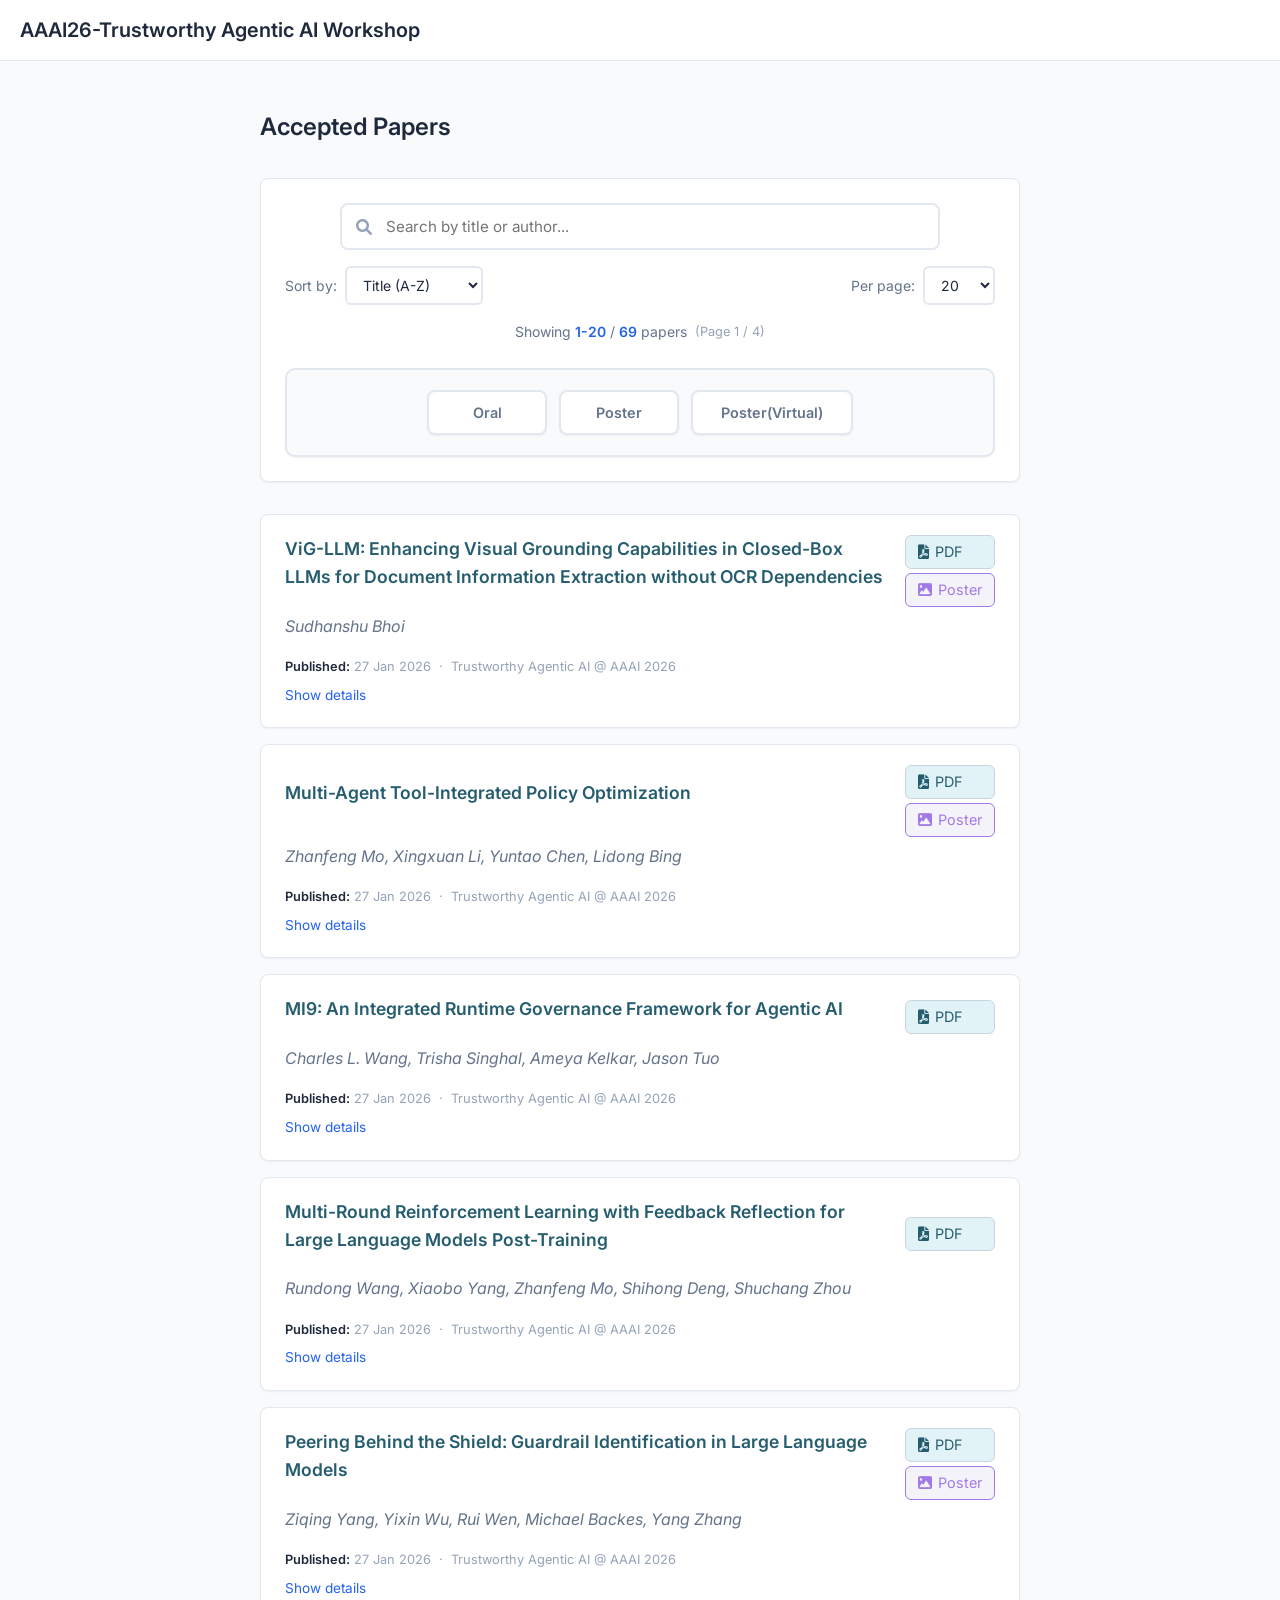
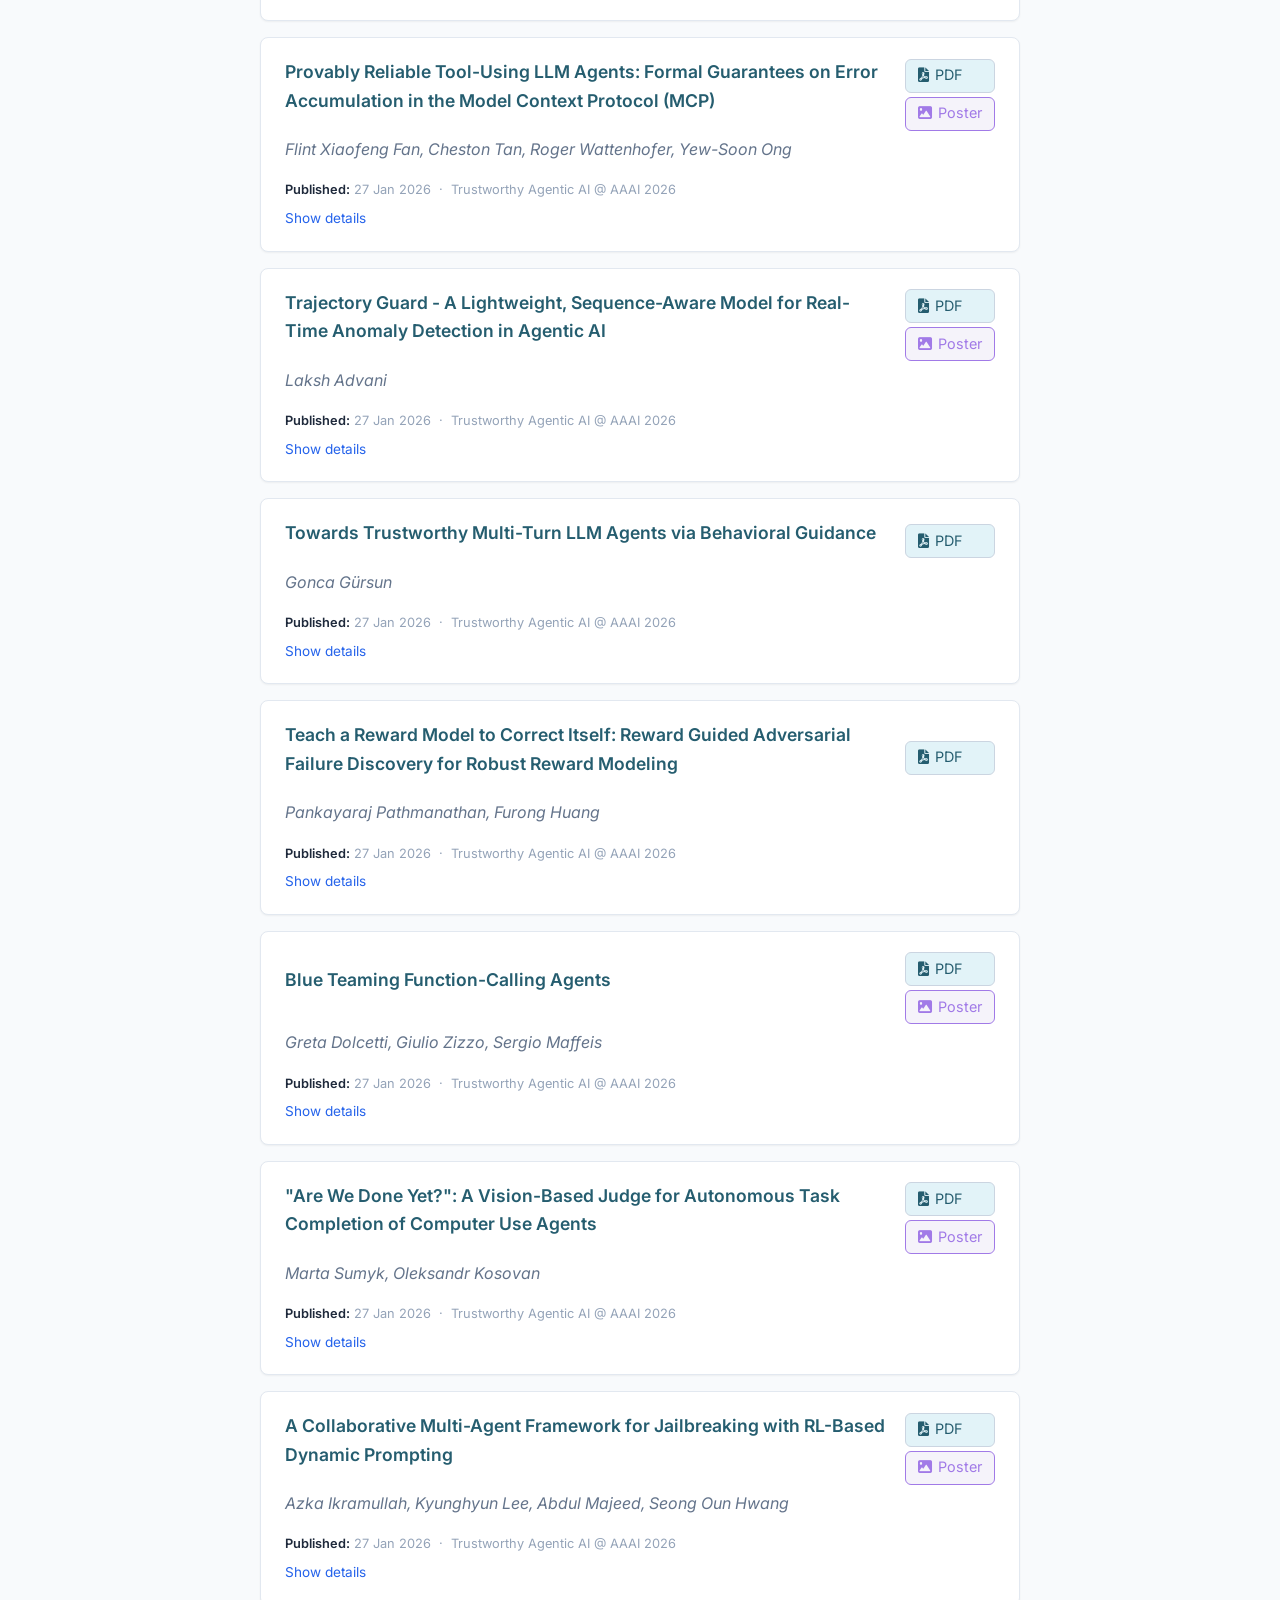
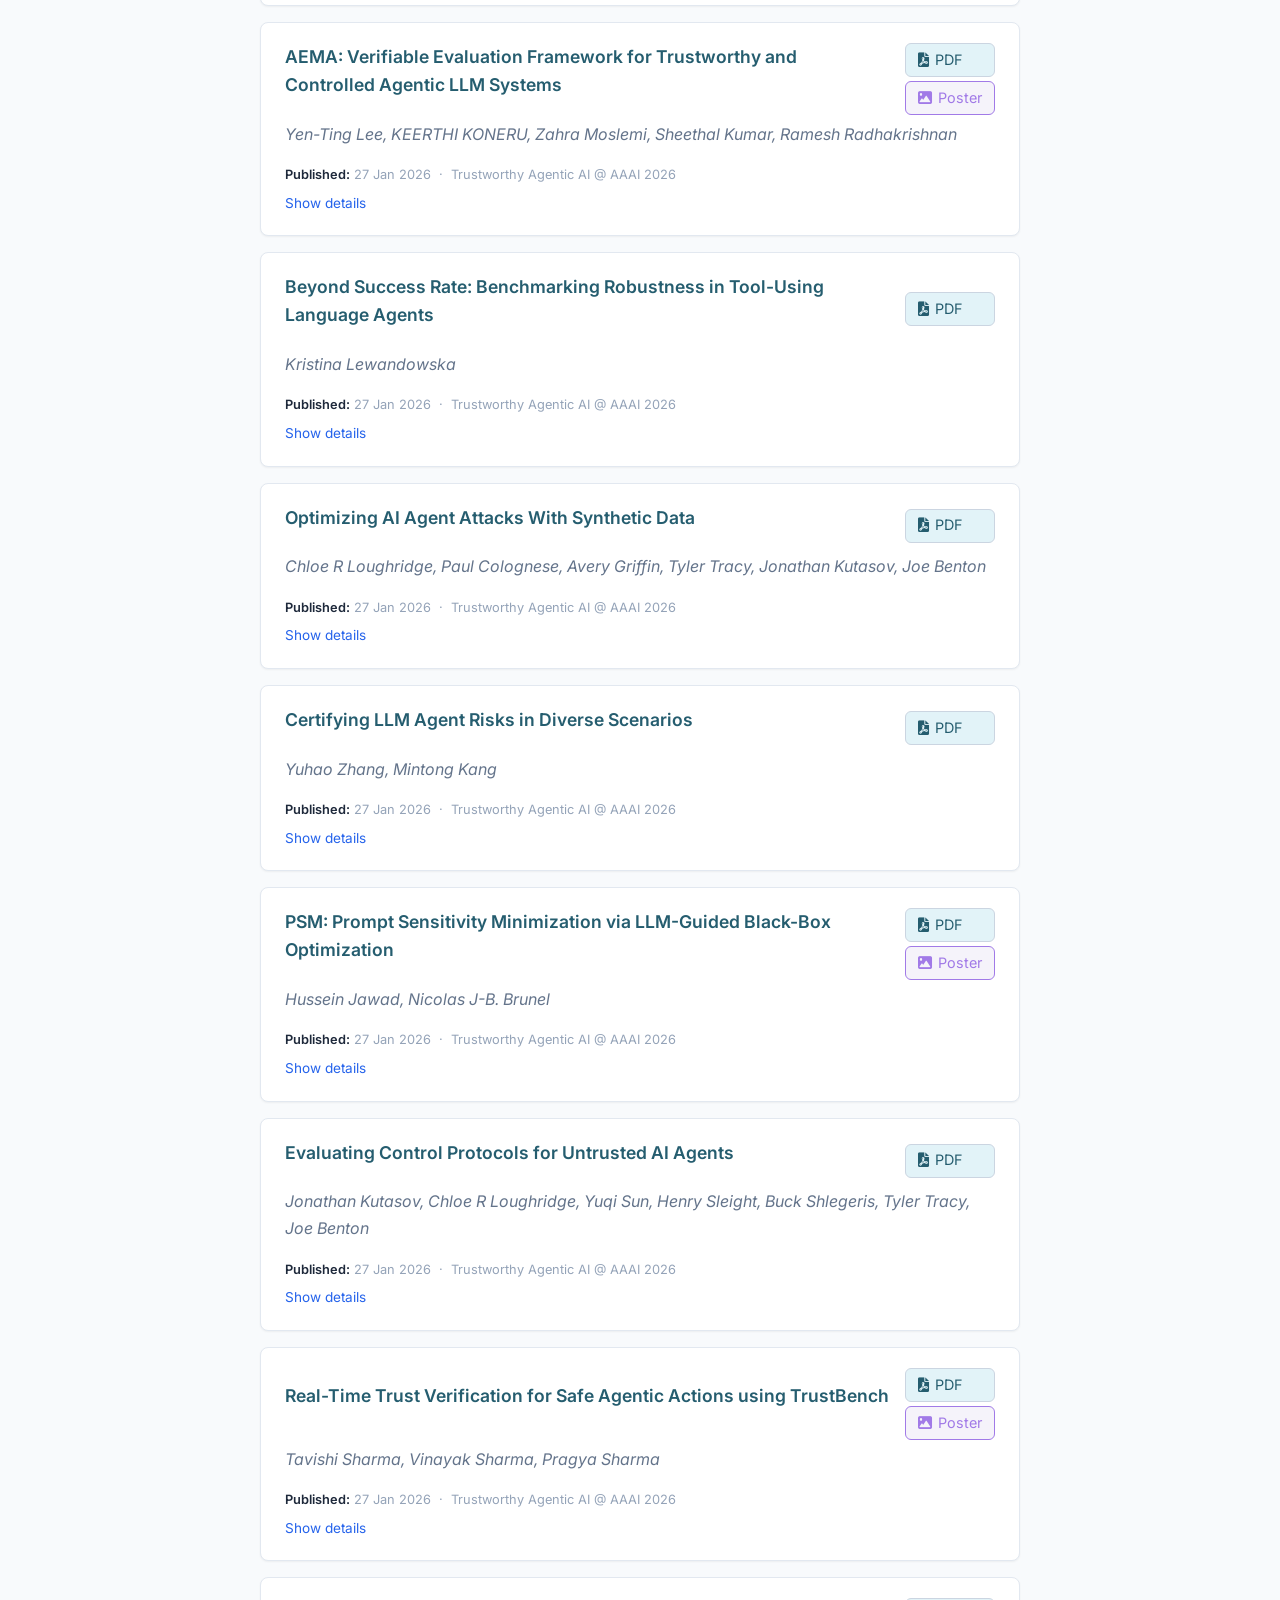
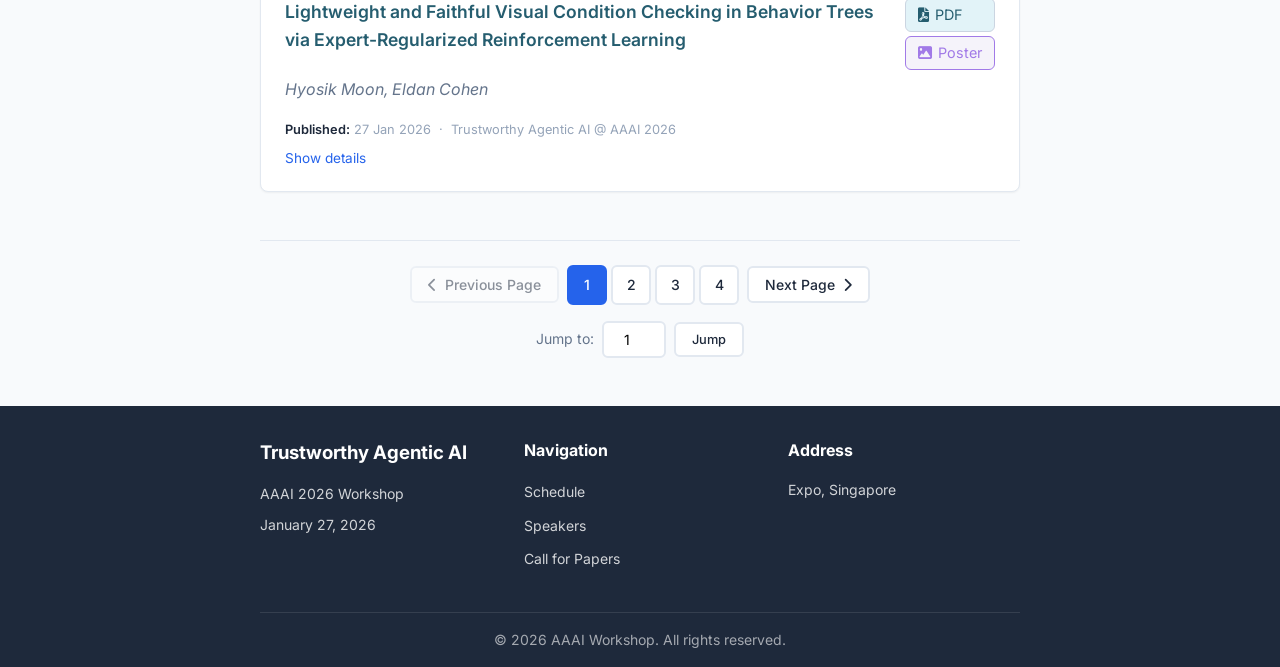
==== commit 5246446a: "Workshop1.24.4" ====
--- a/paper.html
+++ b/paper.html
@@ -48,12 +48,6 @@
                         </div>
                     </div>
                     <div class="filters-row">
-                        <div class="filter-buttons">
-                            <button class="filter-btn" data-filter="oral">Oral</button>
-                            <button class="filter-btn" data-filter="poster">Poster</button>
-                            <button class="filter-btn" data-filter="virtual">Poster(Virtual)</button>
-                            
-                        </div>
                         <div class="sort-controls">
                             <label for="sortSelect">Sort by:</label>
                             <select id="sortSelect" class="sort-select">
@@ -79,6 +73,12 @@
                     <div class="paper-count">
                         <span id="paperCount">Showing <strong>0</strong> / <strong>0</strong> papers</span>
                         <span id="pageInfo" class="page-info"></span>
+                    </div>
+                    <div class="filter-buttons">
+                        <button class="filter-btn" data-filter="oral">Oral</button>
+                        <button class="filter-btn" data-filter="poster">Poster</button>
+                        <button class="filter-btn" data-filter="virtual">Poster(Virtual)</button>
+                        
                     </div>
                 </div>
 
--- a/styles.css
+++ b/styles.css
@@ -791,8 +791,29 @@
 
 .filter-buttons {
     display: flex;
-    gap: 0.5rem;
+    gap: 0.75rem;
     flex-wrap: wrap;
+    background: var(--bg-secondary);
+    padding: 1.25rem 1.5rem;
+    border-radius: 10px;
+    border: 2px solid var(--border-color);
+    box-shadow: var(--shadow-sm);
+    margin-top: 1.5rem;
+    justify-content: center;
+    position: relative;
+}
+
+.filter-buttons::before {
+    position: absolute;
+    top: -0.75rem;
+    left: 1.5rem;
+    background: white;
+    padding: 0.25rem 0.75rem;
+    font-size: 0.75rem;
+    font-weight: 600;
+    color: var(--text-secondary);
+    letter-spacing: 0.5px;
+    text-transform: uppercase;
 }
 
 .sort-controls,
@@ -835,28 +856,51 @@
 }
 
 .filter-btn {
-    padding: 0.5rem 1.25rem;
+    padding: 0.75rem 1.75rem;
     border: 2px solid var(--border-color);
     background: white;
     color: var(--text-secondary);
-    border-radius: 6px;
+    border-radius: 8px;
     cursor: pointer;
-    font-size: 0.875rem;
-    font-weight: 500;
-    transition: all 0.2s ease;
+    font-size: 0.9rem;
+    font-weight: 600;
+    transition: all 0.3s ease;
     font-family: inherit;
+    box-shadow: var(--shadow-sm);
+    min-width: 120px;
+    position: relative;
+    overflow: hidden;
+}
+
+.filter-btn::before {
+    content: '';
+    position: absolute;
+    top: 0;
+    left: -100%;
+    width: 100%;
+    height: 100%;
+    background: linear-gradient(90deg, transparent, rgba(255, 255, 255, 0.3), transparent);
+    transition: left 0.5s ease;
+}
+
+.filter-btn:hover::before {
+    left: 100%;
 }
 
 .filter-btn:hover {
     border-color: var(--primary-color);
     color: var(--primary-color);
-    background: rgba(37, 99, 235, 0.05);
+    background: rgba(37, 99, 235, 0.08);
+    transform: translateY(-2px);
+    box-shadow: var(--shadow-md);
 }
 
 .filter-btn.active {
     background: var(--primary-color);
     color: white;
     border-color: var(--primary-color);
+    box-shadow: 0 4px 12px rgba(37, 99, 235, 0.3);
+    transform: translateY(-1px);
 }
 
 .paper-count {
@@ -1054,12 +1098,21 @@
     }
 
     .filter-buttons {
-        gap: 0.375rem;
+        gap: 0.5rem;
+        padding: 1rem;
+        margin-top: 1rem;
+    }
+
+    .filter-buttons::before {
+        font-size: 0.7rem;
+        padding: 0.2rem 0.5rem;
+        left: 1rem;
     }
 
     .filter-btn {
-        padding: 0.4rem 1rem;
-        font-size: 0.8rem;
+        padding: 0.6rem 1.25rem;
+        font-size: 0.85rem;
+        min-width: 100px;
     }
 
     .filters-row {
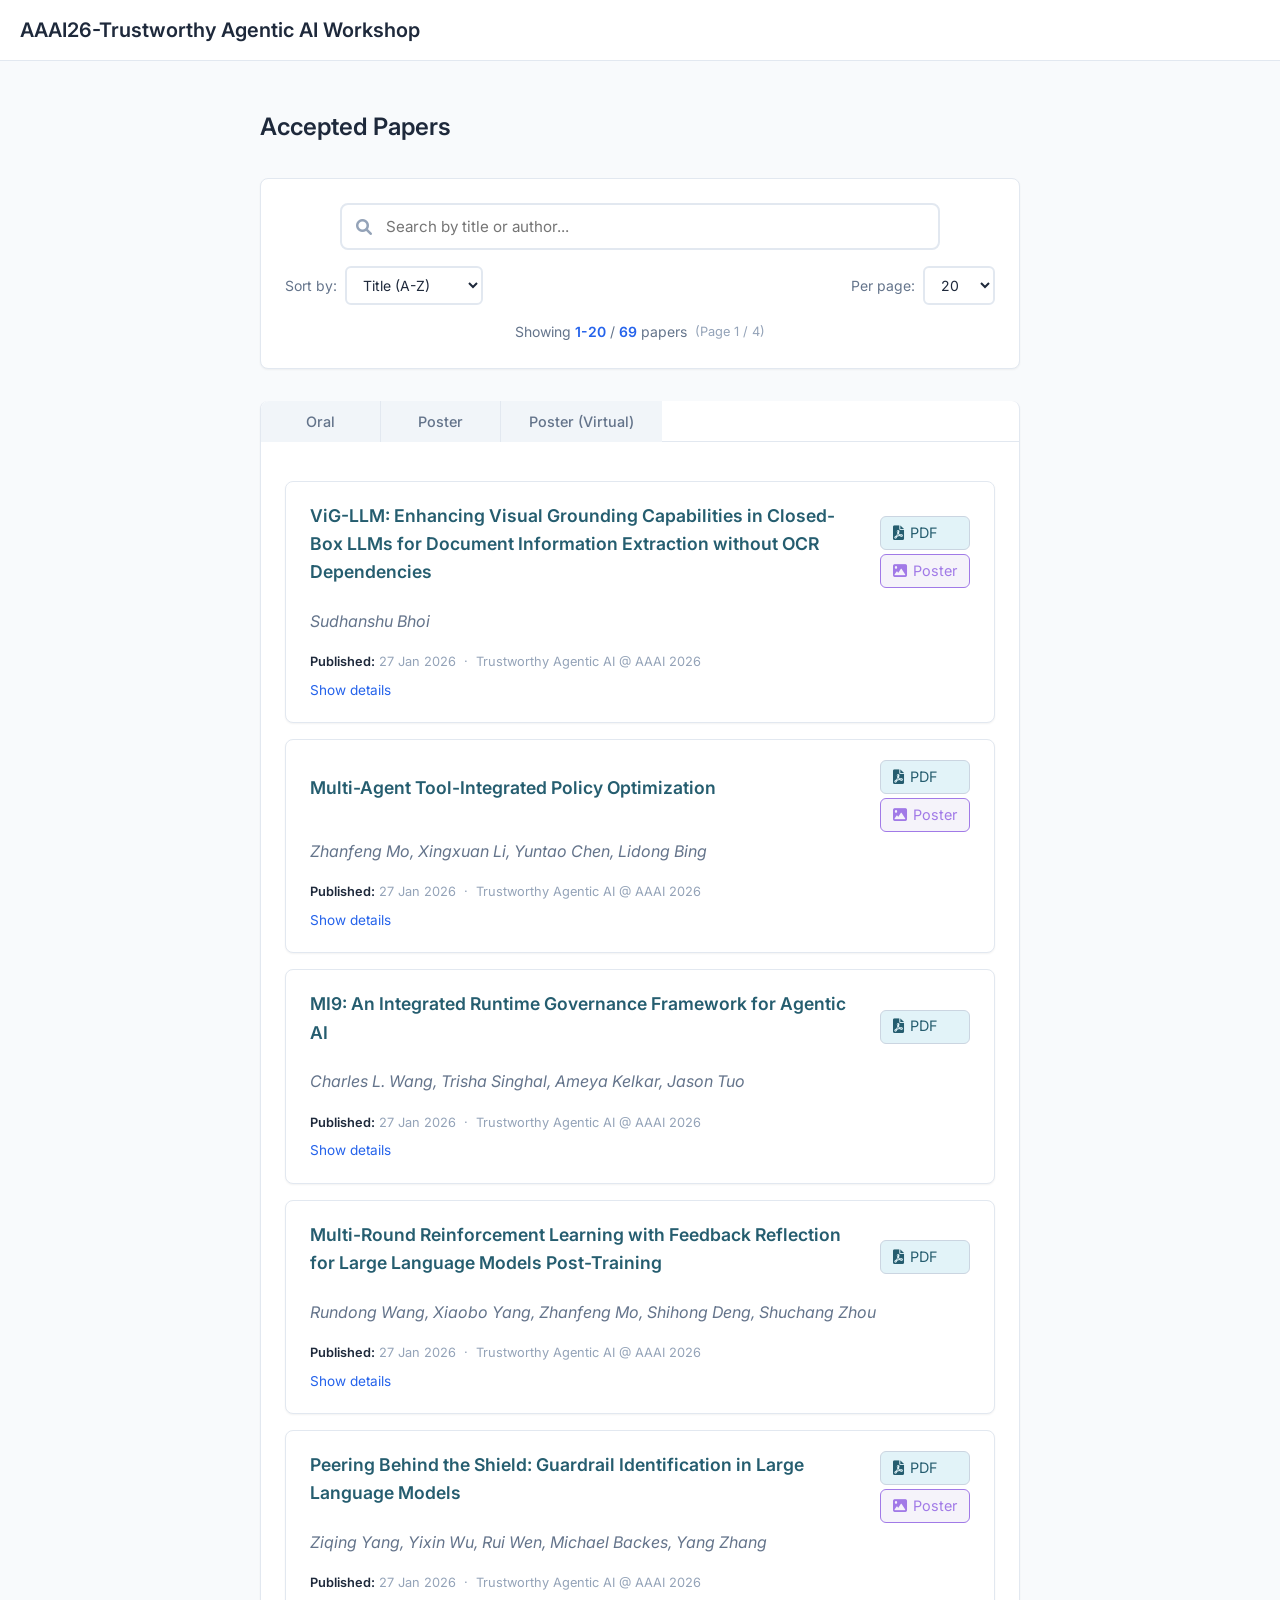
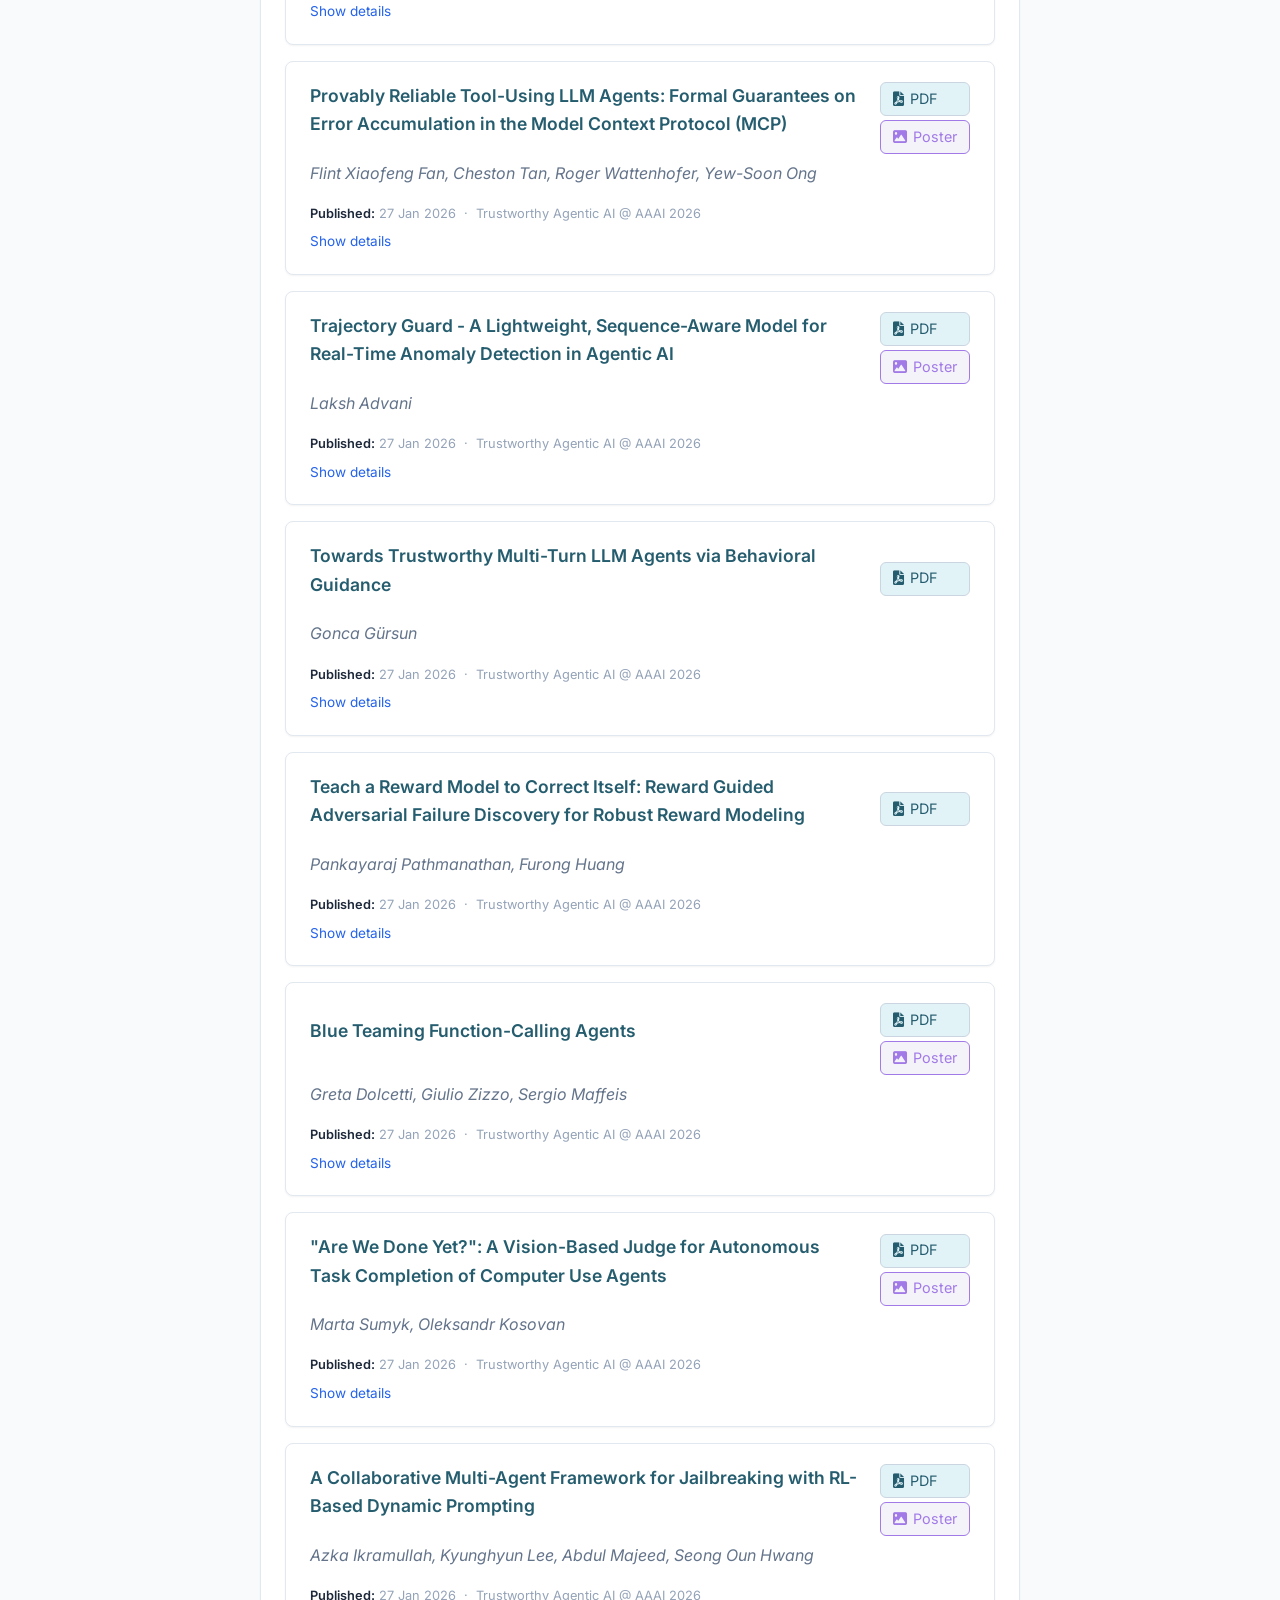
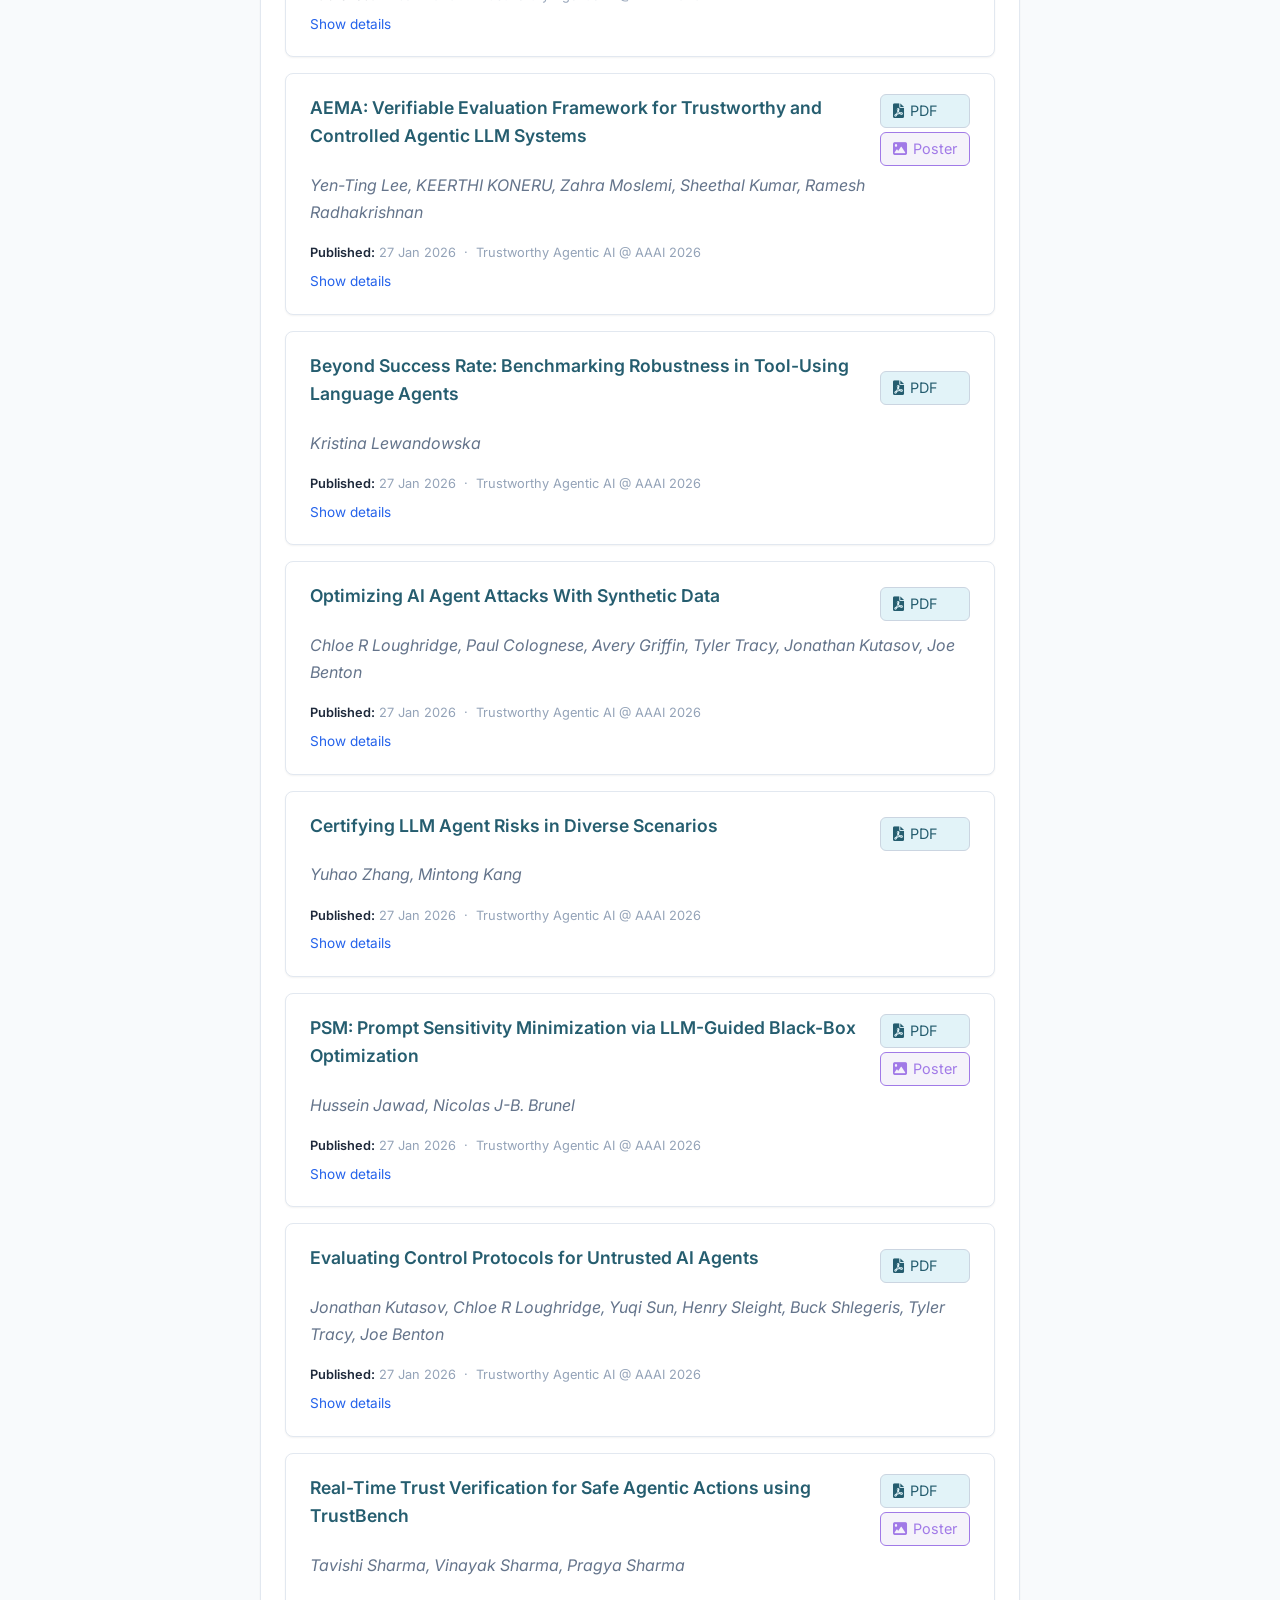
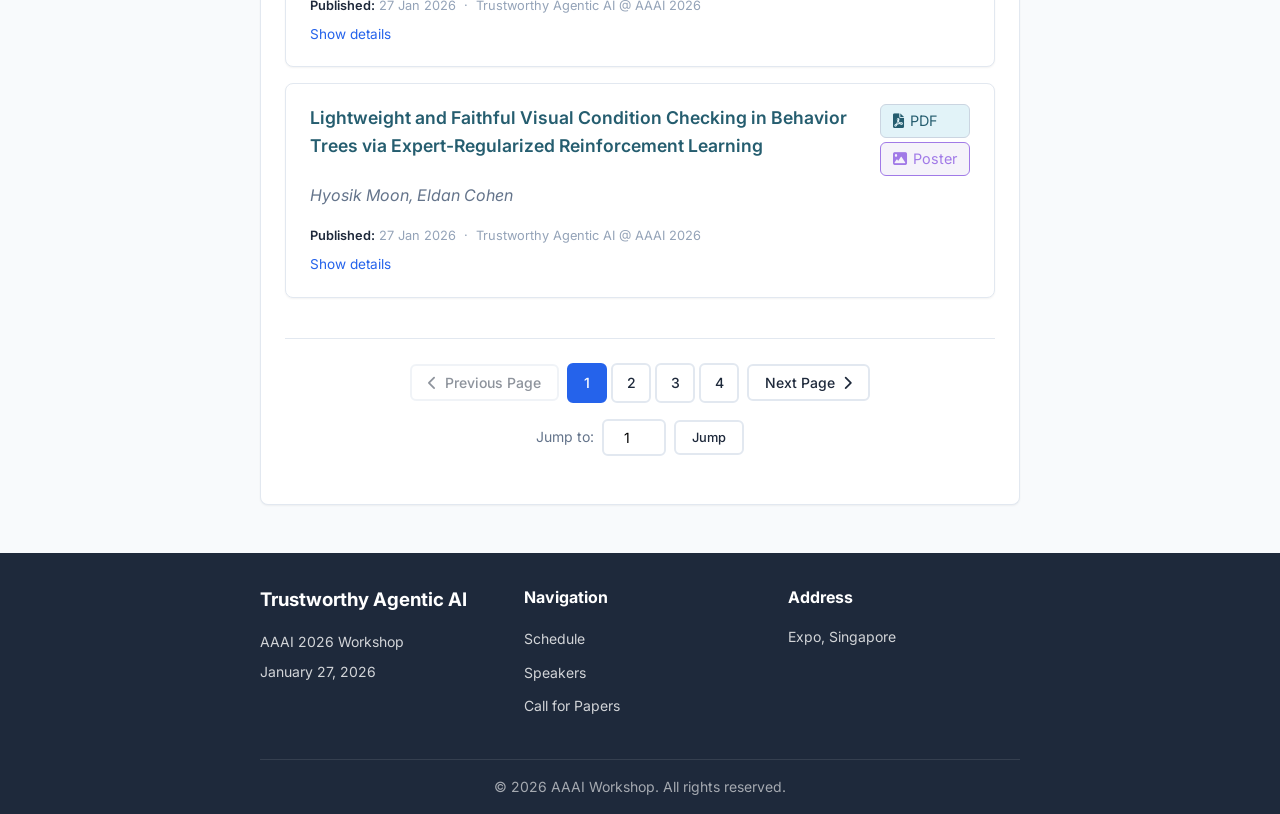
==== commit af3ab5f8: "Workshop1.24.5" ====
--- a/paper.html
+++ b/paper.html
@@ -74,15 +74,15 @@
                         <span id="paperCount">Showing <strong>0</strong> / <strong>0</strong> papers</span>
                         <span id="pageInfo" class="page-info"></span>
                     </div>
+                </div>
+
+                <div class="paper-list-container">
                     <div class="filter-buttons">
                         <button class="filter-btn" data-filter="oral">Oral</button>
                         <button class="filter-btn" data-filter="poster">Poster</button>
-                        <button class="filter-btn" data-filter="virtual">Poster(Virtual)</button>
-                        
+                        <button class="filter-btn" data-filter="virtual">Poster (Virtual)</button>
                     </div>
-                </div>
-
-                <div class="paper-list" id="paperList">
+                    <div class="paper-list" id="paperList">
                     <!-- 论文 3 -->
                     <article class="paper-row" 
                         data-type="poster" 
@@ -2532,6 +2532,7 @@
                         <input type="number" id="jumpToPage" min="1" value="1" />
                         <button class="pagination-btn btn-small" id="jumpBtn">Jump</button>
                     </div>
+                </div>
                 </div>
 
                 <!-- <div class="paper-note" style="margin-top: 1.5rem;">
--- a/styles.css
+++ b/styles.css
@@ -566,9 +566,48 @@
 }
 
 /* OpenReview 风格论文行（用于 paper.html） */
+.paper-list-container {
+    background: white;
+    border: 1px solid var(--border-color);
+    border-top: none;
+    border-radius: 8px;
+    box-shadow: var(--shadow-sm);
+    padding: 1.5rem;
+    padding-top: 0;
+    padding-left: 0;
+    position: relative;
+    margin-top: 2rem;
+    overflow: hidden;
+}
+
+.paper-list-container::before {
+    content: '';
+    position: absolute;
+    top: 0;
+    left: 0;
+    right: 0;
+    height: calc(0.75rem * 2 + 0.9rem * 1.35 - 0.2rem);
+    background: transparent;
+    z-index: 2;
+}
+
+.paper-list-container::after {
+    content: '';
+    position: absolute;
+    top: calc(0.75rem * 2 + 0.9rem * 1.35 - 0.2rem);
+    left: 0;
+    right: 0;
+    height: 1px;
+    background: var(--border-color);
+    z-index: 1;
+}
+
 .paper-list {
     display: flex;
     flex-direction: column;
+    margin-top: 3.5rem;
+    padding-top: 1.5rem;
+    padding-left: 1.5rem;
 }
 
 .paper-row {
@@ -579,6 +618,10 @@
     box-shadow: var(--shadow-sm);
     transition: box-shadow 0.2s ease, transform 0.1s ease;
     margin-bottom: 1rem;
+}
+
+.paper-row:first-child {
+    margin-top: 0;
 }
 
 .paper-row:last-child {
@@ -791,30 +834,21 @@
 
 .filter-buttons {
     display: flex;
-    gap: 0.75rem;
+    gap: 0;
     flex-wrap: wrap;
-    background: var(--bg-secondary);
-    padding: 1.25rem 1.5rem;
-    border-radius: 10px;
-    border: 2px solid var(--border-color);
-    box-shadow: var(--shadow-sm);
-    margin-top: 1.5rem;
-    justify-content: center;
-    position: relative;
-}
-
-.filter-buttons::before {
+    background: transparent;
+    padding: 0;
+    border: none;
+    box-shadow: none;
+    margin: 0;
+    justify-content: flex-start;
     position: absolute;
-    top: -0.75rem;
-    left: 1.5rem;
-    background: white;
-    padding: 0.25rem 0.75rem;
-    font-size: 0.75rem;
-    font-weight: 600;
-    color: var(--text-secondary);
-    letter-spacing: 0.5px;
-    text-transform: uppercase;
-}
+    top: 0;
+    left: 0;
+    z-index: 10;
+    overflow: visible;
+}
+
 
 .sort-controls,
 .per-page-controls {
@@ -857,50 +891,48 @@
 
 .filter-btn {
     padding: 0.75rem 1.75rem;
-    border: 2px solid var(--border-color);
-    background: white;
+    border: none;
+    background: var(--bg-tertiary);
     color: var(--text-secondary);
-    border-radius: 8px;
+    border-radius: 0;
     cursor: pointer;
     font-size: 0.9rem;
-    font-weight: 600;
+    font-weight: 500;
     transition: all 0.3s ease;
     font-family: inherit;
-    box-shadow: var(--shadow-sm);
+    box-shadow: none;
     min-width: 120px;
     position: relative;
-    overflow: hidden;
-}
-
-.filter-btn::before {
-    content: '';
-    position: absolute;
-    top: 0;
-    left: -100%;
-    width: 100%;
-    height: 100%;
-    background: linear-gradient(90deg, transparent, rgba(255, 255, 255, 0.3), transparent);
-    transition: left 0.5s ease;
-}
-
-.filter-btn:hover::before {
-    left: 100%;
+    overflow: visible;
+    border-right: 1px solid #e2e8f0;
+}
+
+.filter-btn:first-child {
+    border-top-left-radius: 8px;
+    border-bottom-left-radius: 0;
+}
+
+.filter-btn:last-child {
+    border-right: none;
+    border-top-right-radius: 0;
+    border-bottom-right-radius: 0;
 }
 
 .filter-btn:hover {
-    border-color: var(--primary-color);
-    color: var(--primary-color);
-    background: rgba(37, 99, 235, 0.08);
-    transform: translateY(-2px);
-    box-shadow: var(--shadow-md);
+    background: var(--bg-tertiary);
+    color: var(--text-primary);
 }
 
 .filter-btn.active {
-    background: var(--primary-color);
-    color: white;
-    border-color: var(--primary-color);
-    box-shadow: 0 4px 12px rgba(37, 99, 235, 0.3);
+    background: white;
+    color: var(--text-primary);
+    border: 1px solid #e2e8f0;
+    border-radius: 6px;
+    box-shadow: 0 2px 6px rgba(0, 0, 0, 0.12);
     transform: translateY(-1px);
+    font-weight: 600;
+    z-index: 1;
+    position: relative;
 }
 
 .paper-count {
@@ -950,7 +982,8 @@
 
 /* 分页控件样式 */
 .pagination-wrapper {
-    margin-top: 2rem;
+    margin-top: 1.5rem;
+    padding: 1.5rem;
     padding-top: 1.5rem;
     border-top: 1px solid var(--border-color);
 }
@@ -1098,21 +1131,45 @@
     }
 
     .filter-buttons {
-        gap: 0.5rem;
+        gap: 0;
+        padding: 0;
+        position: absolute;
+        top: 0;
+        left: 0;
+    }
+    
+    .paper-list-container::before {
+        right: 0;
+        height: calc(0.6rem * 2 + 0.85rem * 1.35 - 0.15rem);
+    }
+    
+    .paper-list-container::after {
+        top: calc(0.6rem * 2 + 0.85rem * 1.35 - 0.15rem);
+    }
+    
+    .paper-list-container {
         padding: 1rem;
-        margin-top: 1rem;
-    }
-
-    .filter-buttons::before {
-        font-size: 0.7rem;
-        padding: 0.2rem 0.5rem;
-        left: 1rem;
-    }
+        padding-top: 0;
+        padding-left: 0;
+    }
+    
+    .paper-list {
+        margin-top: 3rem;
+        padding-top: 1rem;
+        padding-left: 1rem;
+    }
+
 
     .filter-btn {
         padding: 0.6rem 1.25rem;
         font-size: 0.85rem;
         min-width: 100px;
+        border-right: 1px solid #e2e8f0;
+    }
+    
+    .filter-btn.active {
+        border: 1px solid #e2e8f0;
+        border-radius: 6px;
     }
 
     .filters-row {
